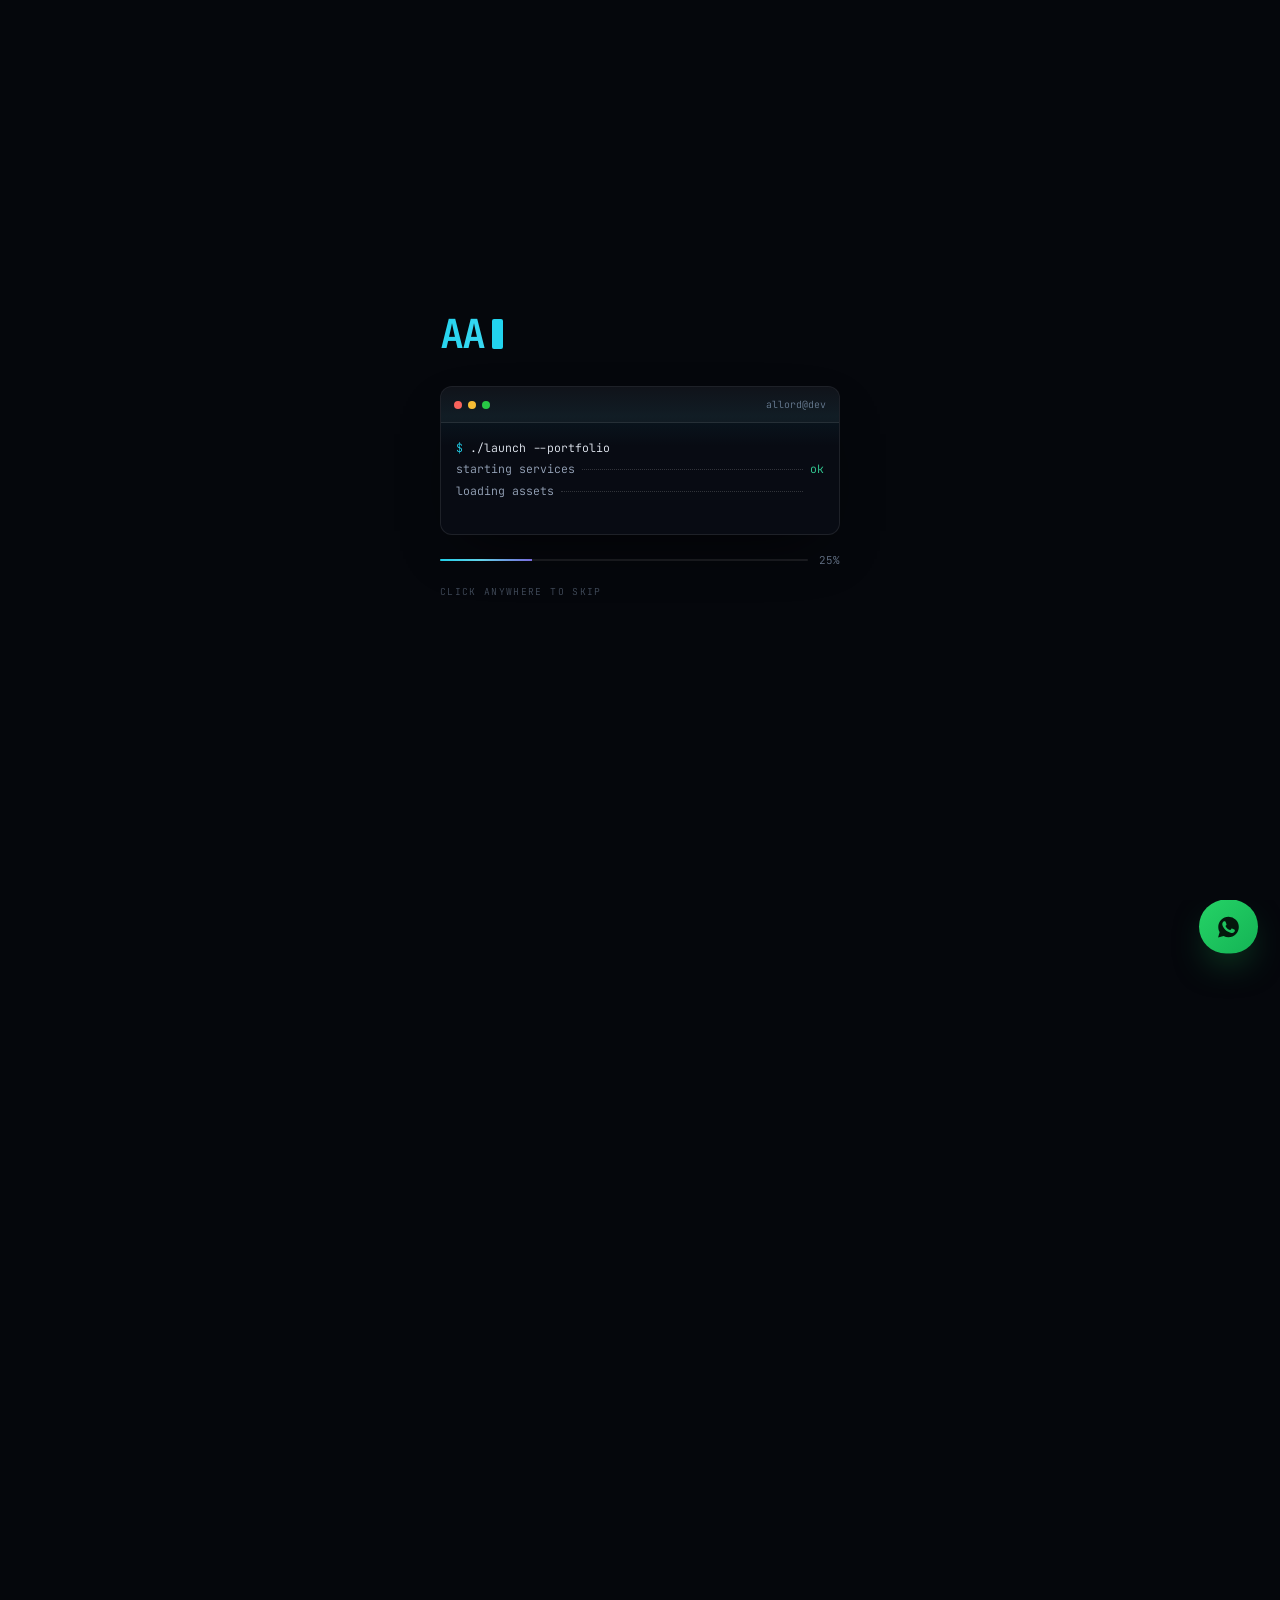
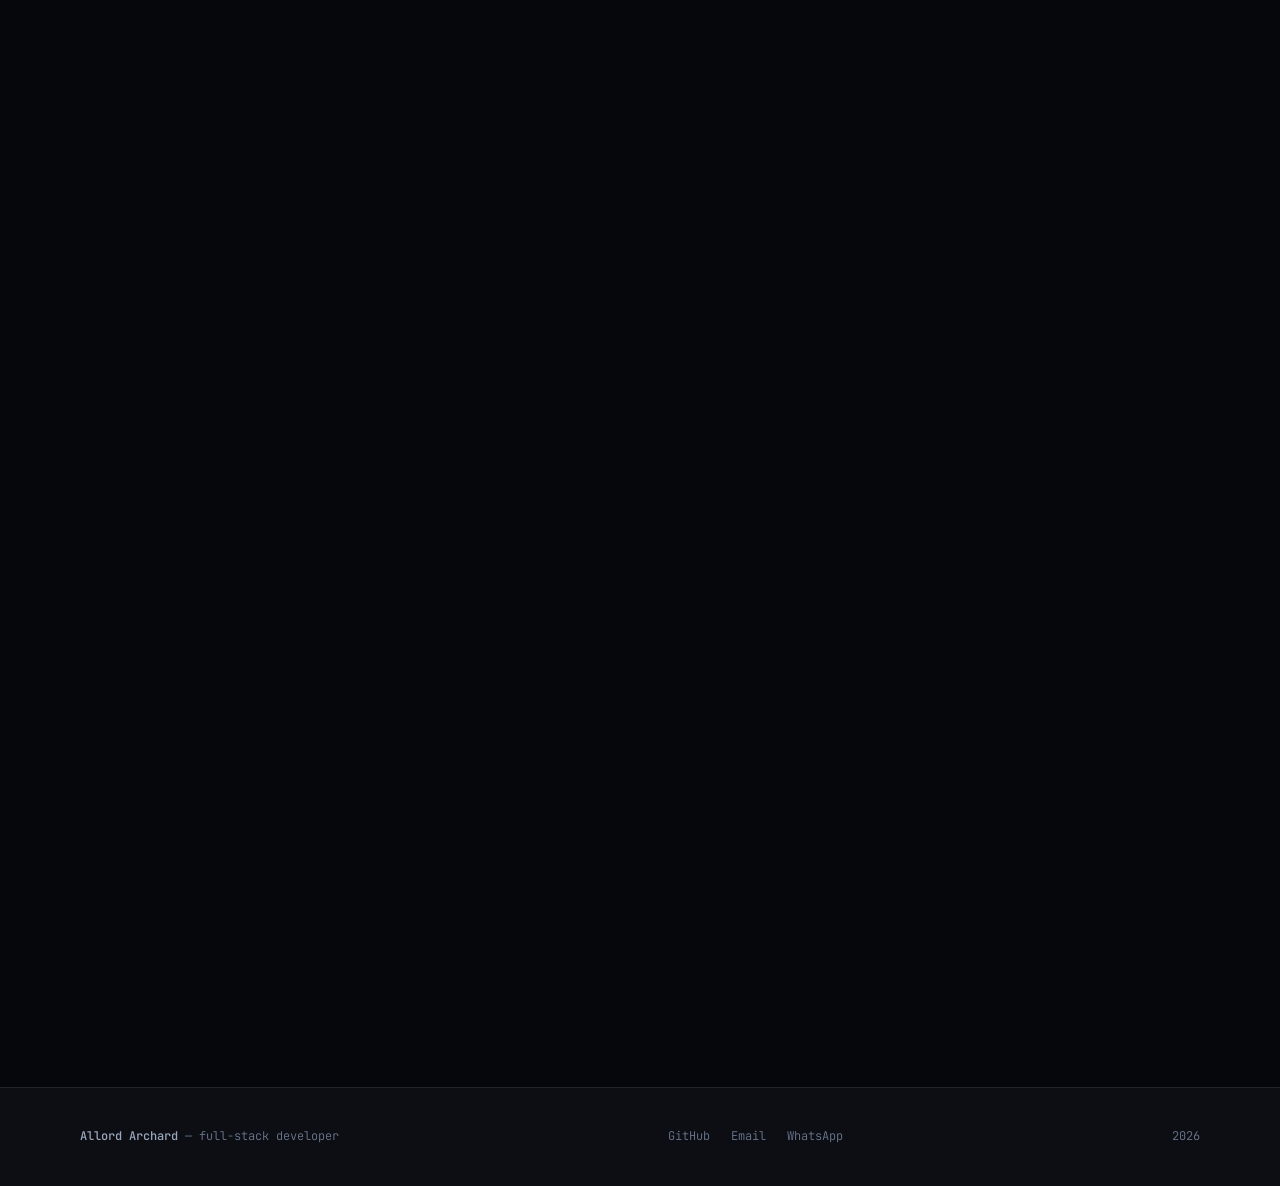
==== index.html @ 44014d94 "Use the real photo in About and on the share card - config now points at the photo, so About shows A" ====
<!DOCTYPE html>
<html lang="en" data-theme="dark">
<head>
<meta charset="UTF-8" />
<meta name="viewport" content="width=device-width, initial-scale=1.0" />
<!-- ============================================================
     SEO
     If you move to a custom domain, change every occurrence of
     https://kakaallord.github.io/me-portifolio/ below, plus the
     same URL in sitemap.xml and robots.txt.
     ============================================================ -->
<title>Allord Archard — Full-Stack Developer | React, Node &amp; Python</title>
<meta name="description" content="Freelance full-stack developer building web apps end to end — React and TypeScript front ends, Node and Python APIs, AI features and hardware-connected products. Available for new projects." />
<meta name="author" content="Allord Archard" />
<meta name="robots" content="index, follow, max-image-preview:large, max-snippet:-1" />
<meta name="theme-color" content="#05070c" />
<link rel="canonical" href="https://kakaallord.github.io/me-portifolio/" />

<!-- Open Graph -->
<meta property="og:type" content="profile" />
<meta property="og:site_name" content="Allord Archard" />
<meta property="og:locale" content="en_US" />
<meta property="og:url" content="https://kakaallord.github.io/me-portifolio/" />
<meta property="og:title" content="Allord Archard — Full-Stack Developer" />
<meta property="og:description" content="I build web apps end to end: the interface, the API behind it and the infrastructure it runs on. Available for freelance work." />
<meta property="og:image" content="https://kakaallord.github.io/me-portifolio/assets/img/og.jpg" />
<meta property="og:image:width" content="1200" />
<meta property="og:image:height" content="630" />
<meta property="og:image:alt" content="Allord Archard — full-stack developer" />
<meta property="profile:first_name" content="Allord" />
<meta property="profile:last_name" content="Archard" />

<!-- Twitter / X -->
<meta name="twitter:card" content="summary_large_image" />
<meta name="twitter:title" content="Allord Archard — Full-Stack Developer" />
<meta name="twitter:description" content="I build web apps end to end: the interface, the API behind it and the infrastructure it runs on. Available for freelance work." />
<meta name="twitter:image" content="https://kakaallord.github.io/me-portifolio/assets/img/og.jpg" />
<meta name="twitter:image:alt" content="Allord Archard — full-stack developer" />

<link rel="icon" href="assets/img/favicon.svg" type="image/svg+xml" />
<link rel="apple-touch-icon" href="assets/img/favicon.svg" />
<link rel="manifest" href="site.webmanifest" />
<link rel="preconnect" href="https://fonts.googleapis.com" />
<link rel="preconnect" href="https://fonts.gstatic.com" crossorigin />
<link href="https://fonts.googleapis.com/css2?family=JetBrains+Mono:wght@400;500;700&amp;family=Sora:wght@300;400;600;700;800&amp;display=swap" rel="stylesheet" />
<link rel="stylesheet" href="assets/css/style.css" />

<!-- Structured data. Everything here is stated on the page itself. -->
<script type="application/ld+json">
{
  "@context": "https://schema.org",
  "@graph": [
    {
      "@type": "Person",
      "@id": "https://kakaallord.github.io/me-portifolio/#allord",
      "name": "Allord Archard",
      "givenName": "Allord",
      "familyName": "Archard",
      "jobTitle": "Full-Stack Developer",
      "description": "Full-stack developer building web products end to end — interface, API and infrastructure — with a background in AI and embedded systems.",
      "url": "https://kakaallord.github.io/me-portifolio/",
      "image": "https://kakaallord.github.io/me-portifolio/assets/img/allord.jpg",
      "email": "mailto:allordarchard99@gmail.com",
      "telephone": "+255795977630",
      "sameAs": [
        "https://github.com/kakaAllord",
        "https://wa.me/255795977630"
      ],
      "knowsAbout": [
        "Full-stack development",
        "TypeScript",
        "JavaScript",
        "React",
        "Node.js",
        "Python",
        "REST APIs",
        "PostgreSQL",
        "Docker",
        "Artificial intelligence",
        "Machine learning",
        "Large language model agents",
        "Retrieval-augmented generation",
        "Computer vision",
        "Embedded systems",
        "C++",
        "Internet of things"
      ],
      "knowsLanguage": "en"
    },
    {
      "@type": "WebSite",
      "@id": "https://kakaallord.github.io/me-portifolio/#website",
      "url": "https://kakaallord.github.io/me-portifolio/",
      "name": "Allord Archard — Full-Stack Developer",
      "description": "Portfolio of Allord Archard, freelance full-stack developer.",
      "inLanguage": "en",
      "publisher": { "@id": "https://kakaallord.github.io/me-portifolio/#allord" }
    },
    {
      "@type": "ProfilePage",
      "@id": "https://kakaallord.github.io/me-portifolio/#webpage",
      "url": "https://kakaallord.github.io/me-portifolio/",
      "name": "Allord Archard — Full-Stack Developer",
      "isPartOf": { "@id": "https://kakaallord.github.io/me-portifolio/#website" },
      "about": { "@id": "https://kakaallord.github.io/me-portifolio/#allord" },
      "primaryImageOfPage": "https://kakaallord.github.io/me-portifolio/assets/img/og.jpg",
      "inLanguage": "en"
    },
    {
      "@type": "ProfessionalService",
      "@id": "https://kakaallord.github.io/me-portifolio/#service",
      "name": "Allord Archard — Freelance Software Development",
      "description": "Freelance web application development: front end, APIs and backends, AI features and hardware-connected builds.",
      "url": "https://kakaallord.github.io/me-portifolio/",
      "image": "https://kakaallord.github.io/me-portifolio/assets/img/og.jpg",
      "provider": { "@id": "https://kakaallord.github.io/me-portifolio/#allord" },
      "areaServed": "Worldwide",
      "availableLanguage": "en",
      "hasOfferCatalog": {
        "@type": "OfferCatalog",
        "name": "Services",
        "itemListElement": [
          { "@type": "Offer", "itemOffered": { "@type": "Service", "name": "Web apps & interfaces", "description": "Responsive, fast front ends — dashboards, portals and landing pages built with React and TypeScript." } },
          { "@type": "Offer", "itemOffered": { "@type": "Service", "name": "APIs & backends", "description": "REST and realtime APIs, authentication, payments, databases and deployment pipelines." } },
          { "@type": "Offer", "itemOffered": { "@type": "Service", "name": "AI features & automation", "description": "LLM assistants over your own documents, retrieval-augmented generation, workflow automation and computer vision." } },
          { "@type": "Offer", "itemOffered": { "@type": "Service", "name": "Hardware-connected builds", "description": "Firmware plus the software that talks to it, for products involving real devices." } }
        ]
      }
    }
  ]
}
</script>
</head>
<body>

<!-- ============ BOOT ============ -->
<div class="boot" id="boot" aria-hidden="true">
  <div class="boot__inner">
    <div class="boot__logo" id="bootLogo">AA<span class="boot__logo-cursor"></span></div>

    <div class="boot__win">
      <div class="boot__win-bar">
        <span class="tdot tdot--r"></span><span class="tdot tdot--y"></span><span class="tdot tdot--g"></span>
        <span class="boot__win-title">allord@dev</span>
      </div>
      <div class="boot__log" id="bootLog"></div>
      <div class="boot__scan" aria-hidden="true"></div>
    </div>

    <div class="boot__meter">
      <div class="boot__bar"><span id="bootBar"></span></div>
      <span class="boot__pct" id="bootPct">0%</span>
    </div>

    <p class="boot__skip">click anywhere to skip</p>
  </div>
</div>

<!-- ============ CURSOR ============ -->
<div class="cursor-ring" id="cursorRing" aria-hidden="true"></div>
<div class="cursor-dot" id="cursorDot" aria-hidden="true"></div>

<!-- ============ BACKGROUND ============ -->
<canvas id="bgCanvas" aria-hidden="true"></canvas>
<div class="glow" aria-hidden="true"></div>

<div class="scroll-progress" aria-hidden="true"><span id="scrollBar"></span></div>

<a href="#main" class="skip-link">Skip to content</a>

<!-- ============ NAV ============ -->
<header class="nav" id="nav">
  <div class="container nav__inner">
    <a href="#home" class="brand" data-cursor="link">
      <span class="brand__mark">&lt;/&gt;</span>
      <span class="brand__name">allord<span class="accent">.archard</span></span>
    </a>

    <nav class="nav__links" id="navLinks" aria-label="Primary">
      <a href="#about"    data-cursor="link">About</a>
      <a href="#services" data-cursor="link">What I do</a>
      <a href="#work"     data-cursor="link">Work</a>
      <a href="#contact" class="nav__cta" data-cursor="link">Let&#39;s talk</a>
    </nav>

    <div class="nav__tools">
      <button class="icon-btn" id="themeToggle" aria-label="Toggle colour theme" data-cursor="link">
        <svg class="i-sun"  viewBox="0 0 24 24" fill="none" stroke="currentColor" stroke-width="1.7" stroke-linecap="round"><circle cx="12" cy="12" r="4.2"/><path d="M12 2.5v2M12 19.5v2M2.5 12h2M19.5 12h2M5 5l1.4 1.4M17.6 17.6L19 19M19 5l-1.4 1.4M6.4 17.6L5 19"/></svg>
        <svg class="i-moon" viewBox="0 0 24 24" fill="none" stroke="currentColor" stroke-width="1.7" stroke-linecap="round" stroke-linejoin="round"><path d="M20 14.5A8.2 8.2 0 019.5 4a8.5 8.5 0 1010.5 10.5z"/></svg>
      </button>
      <button class="burger" id="burger" aria-label="Open menu" aria-expanded="false"><span></span><span></span></button>
    </div>
  </div>
</header>

<main id="main">

<!-- ============ HERO ============ -->
<section class="hero" id="home">
  <div class="container hero__grid">

    <div class="hero__copy">
      <p class="eyebrow" data-reveal><span class="dot"></span> Available for freelance work</p>

      <h1 class="hero__title" data-reveal data-reveal-delay="60">
        <span class="hero__name">Allord Archard</span>
        <span class="hero__role grad">Full-stack developer</span>
      </h1>

      <p class="hero__pitch" data-reveal data-reveal-delay="120">
        Got a project? <span class="accent">Let&#39;s work together.</span>
      </p>

      <div class="hero__actions" data-reveal data-reveal-delay="160">
        <a class="btn btn--wa magnetic" data-whatsapp href="#" data-cursor="link">
          <svg viewBox="0 0 24 24" fill="currentColor" aria-hidden="true"><path fill-rule="evenodd" d="M12.04 2C6.6 2 2.18 6.42 2.18 11.86c0 1.74.46 3.44 1.32 4.94L2 22l5.34-1.4a9.8 9.8 0 004.7 1.2h.01c5.44 0 9.86-4.42 9.86-9.86 0-2.63-1.03-5.11-2.89-6.97A9.8 9.8 0 0012.04 2zm5.43 12.38c-.3-.15-1.75-.86-2.02-.96-.27-.1-.47-.15-.67.15-.2.3-.77.96-.94 1.16-.17.2-.35.22-.65.07-.3-.15-1.25-.46-2.38-1.47-.88-.78-1.47-1.75-1.64-2.05-.17-.3-.02-.46.13-.61.13-.13.3-.35.45-.52.15-.17.2-.3.3-.5.1-.2.05-.37-.03-.52-.07-.15-.67-1.6-.92-2.2-.24-.58-.49-.5-.67-.51h-.57c-.2 0-.52.07-.79.37-.27.3-1.04 1.01-1.04 2.47s1.06 2.86 1.21 3.06c.15.2 2.1 3.2 5.08 4.49.71.3 1.26.49 1.69.63.71.22 1.36.19 1.87.12.57-.09 1.75-.72 2-1.41.25-.69.25-1.28.17-1.41-.07-.13-.27-.2-.57-.35z"/></svg>
          <span>Start a conversation</span>
        </a>
        <a class="btn btn--ghost" href="#work" data-cursor="link">
          <span>See the work</span>
          <svg viewBox="0 0 24 24" fill="none" stroke="currentColor" stroke-width="2" stroke-linecap="round" stroke-linejoin="round"><path d="M5 12h14M13 6l6 6-6 6"/></svg>
        </a>
      </div>

      <p class="hero__typed" data-reveal data-reveal-delay="220">
        <span class="prompt">$</span>
        <span class="typed-prefix">I build</span>
        <span id="typed" class="typed"></span><span class="caret" aria-hidden="true"></span>
      </p>

      <p class="hero__lede" data-reveal data-reveal-delay="260">
        Web products end to end — the interface, the API behind it and the infrastructure it
        runs on. <b>TypeScript</b> and <b>Python</b> day to day, plus a background in AI and
        hardware for the projects that go deeper than the browser.
      </p>

      <ul class="hero__stack" data-reveal data-reveal-delay="300">
        <li>TypeScript</li><li>React</li><li>Node.js</li><li>Python</li><li>Postgres</li><li>AI / ML</li>
      </ul>
    </div>

    <!-- Terminal -->
    <div class="hero__panel" data-reveal data-reveal-delay="200">
      <div class="terminal">
        <div class="terminal__bar">
          <span class="tdot tdot--r"></span><span class="tdot tdot--y"></span><span class="tdot tdot--g"></span>
          <span class="terminal__title">allord@dev — ~/projects</span>
        </div>
        <pre class="terminal__body" id="termBody"></pre>
      </div>
    </div>
  </div>
</section>

<!-- ============ ABOUT ============ -->
<section class="section" id="about">
  <div class="container">
    <h2 class="section-title" data-reveal><i>01</i> About</h2>

    <div class="about__grid">
      <div class="about__media" data-reveal>
        <div class="avatar" id="avatar">
          <!-- sources are set from config.js, so nothing is requested until a photo exists -->
          <picture>
            <source id="avatarWebp" type="image/webp" />
            <img id="avatarImg" width="698" height="843" decoding="async"
                 alt="Allord Archard, full-stack developer" />
          </picture>
          <span class="avatar__fallback" aria-hidden="true">AA</span>
        </div>
        <ul class="about__facts">
          <li><b>5+</b><span>years building</span></li>
          <li><b>30+</b><span>projects shipped</span></li>
          <li><b>24h</b><span>typical reply time</span></li>
        </ul>
      </div>

      <div class="about__text">
        <p data-reveal>
          I&#39;m <b>Allord Archard</b>, a full-stack developer. I take projects from a first
          conversation to something running in production — the interface people use, the API
          underneath, the database, and the deploy that puts it live.
        </p>
        <p data-reveal data-reveal-delay="80">
          Most of my work is <b>React and TypeScript</b> on the front, <b>Node or Python</b> on the
          back. I also build AI features that pull their weight — assistants, document search,
          image processing — rather than bolted on for the sake of it.
        </p>
        <p data-reveal data-reveal-delay="160">
          I started out writing C++ for microcontrollers, which is where I learned to care about
          performance, edge cases and code someone else can read. That shows up in everything I
          build now, and it means I can take on hardware-connected projects most web developers
          would pass on.
        </p>
        <p data-reveal data-reveal-delay="220">
          Clear updates, honest timelines, no disappearing acts. If that sounds like what you
          need, say hello.
        </p>
      </div>
    </div>
  </div>
</section>

<!-- ============ SERVICES ============ -->
<section class="section" id="services">
  <div class="container">
    <h2 class="section-title" data-reveal><i>02</i> What I do</h2>
    <p class="section-lede" data-reveal>Take one piece or the whole build — I can cover all of it.</p>

    <div class="services__grid">

      <article class="card service" data-reveal>
        <span class="service__icon">
          <svg viewBox="0 0 24 24" fill="none" stroke="currentColor" stroke-width="1.6" stroke-linecap="round" stroke-linejoin="round"><rect x="2.5" y="4" width="19" height="14" rx="2"/><path d="M2.5 8.5h19M8 21h8"/></svg>
        </span>
        <h3>Web apps &amp; interfaces</h3>
        <p>Responsive, fast front ends that work on every screen — dashboards, portals, landing pages and everything between.</p>
        <ul class="pills"><li>React</li><li>TypeScript</li><li>Next.js</li><li>Tailwind</li></ul>
      </article>

      <article class="card service" data-reveal data-reveal-delay="80">
        <span class="service__icon">
          <svg viewBox="0 0 24 24" fill="none" stroke="currentColor" stroke-width="1.6" stroke-linecap="round"><ellipse cx="12" cy="6" rx="8" ry="3"/><path d="M4 6v12c0 1.66 3.58 3 8 3s8-1.34 8-3V6M4 12c0 1.66 3.58 3 8 3s8-1.34 8-3"/></svg>
        </span>
        <h3>APIs &amp; backends</h3>
        <p>The engine room: REST and realtime APIs, authentication, payments, databases and the deploy pipeline that ships them.</p>
        <ul class="pills"><li>Node.js</li><li>FastAPI</li><li>Postgres</li><li>Docker</li></ul>
      </article>

      <article class="card service" data-reveal data-reveal-delay="160">
        <span class="service__icon">
          <svg viewBox="0 0 24 24" fill="none" stroke="currentColor" stroke-width="1.6"><circle cx="12" cy="12" r="3"/><circle cx="5" cy="6" r="2"/><circle cx="19" cy="6" r="2"/><circle cx="5" cy="18" r="2"/><circle cx="19" cy="18" r="2"/><path d="M7 7l3 3M17 7l-3 3M7 17l3-3M17 17l-3-3"/></svg>
        </span>
        <h3>AI features &amp; automation</h3>
        <p>Assistants that answer from your own documents, workflows that run themselves, and image or video processing that actually holds up.</p>
        <ul class="pills"><li>LLM agents</li><li>RAG</li><li>Computer vision</li><li>Python</li></ul>
      </article>

      <article class="card service" data-reveal data-reveal-delay="240">
        <span class="service__icon">
          <svg viewBox="0 0 24 24" fill="none" stroke="currentColor" stroke-width="1.6"><rect x="7" y="7" width="10" height="10" rx="1.6"/><path d="M10 3v4M14 3v4M10 17v4M14 17v4M3 10h4M3 14h4M17 10h4M17 14h4"/></svg>
        </span>
        <h3>Hardware-connected builds</h3>
        <p>The rarer one: when your product involves real devices, I can write the firmware and the software that talks to it.</p>
        <ul class="pills"><li>C / C++</li><li>IoT</li><li>Embedded</li><li>MQTT</li></ul>
      </article>

    </div>
  </div>
</section>

<!-- ============ WORK ============ -->
<section class="section" id="work">
  <div class="container">
    <h2 class="section-title" data-reveal><i>03</i> Selected work</h2>
    <p class="section-lede" data-reveal>A sample of the kind of thing I build.</p>

    <div class="work__grid">

      <article class="card work-card work-card--feature" data-reveal>
        <div class="work-card__top">
          <span class="work-card__badge">Featured</span>
        </div>
        <h3>Realtime Operations Dashboard</h3>
        <p>
          A TypeScript dashboard for a fleet of live devices — streaming charts, role-based access
          and an offline mode that reconciles cleanly when the connection returns. React front end,
          Node and Postgres behind it, deployed with Docker.
        </p>
        <ul class="pills"><li>React</li><li>TypeScript</li><li>Node.js</li><li>Postgres</li><li>WebSockets</li></ul>
        <div class="work-card__links">
          <a href="#" data-cursor="link">View project &rarr;</a>
        </div>
      </article>

      <article class="card work-card" data-reveal data-reveal-delay="80">
        <h3>Agentic Support Assistant</h3>
        <p>
          An assistant that answers from a company&#39;s own documents, calls internal tools when it
          needs to and hands off to a human when it should. Python API, typed tool schemas, full
          audit trail.
        </p>
        <ul class="pills"><li>Python</li><li>FastAPI</li><li>LLM agents</li><li>RAG</li></ul>
        <div class="work-card__links"><a href="#" data-cursor="link">View project &rarr;</a></div>
      </article>

      <article class="card work-card" data-reveal data-reveal-delay="160">
        <h3>Vision Inspection Service</h3>
        <p>
          An image pipeline that flags defects from a camera feed in real time, wrapped in a simple
          web UI so the people on the floor can actually use it.
        </p>
        <ul class="pills"><li>Python</li><li>OpenCV</li><li>Docker</li><li>React</li></ul>
        <div class="work-card__links"><a href="#" data-cursor="link">View project &rarr;</a></div>
      </article>

      <article class="card work-card" data-reveal data-reveal-delay="240">
        <h3>Connected Device Platform</h3>
        <p>
          End to end: firmware on the device, an API to collect what it sends, and a dashboard to
          make sense of it. The kind of project that normally needs two contractors.
        </p>
        <ul class="pills"><li>C++</li><li>MQTT</li><li>Node.js</li><li>React</li></ul>
        <div class="work-card__links"><a href="#" data-cursor="link">View project &rarr;</a></div>
      </article>

    </div>
  </div>
</section>

<!-- ============ MID-PAGE CTA ============ -->
<section class="cta-band">
  <div class="container cta-band__inner" data-reveal>
    <div>
      <h2>Have a project in mind?</h2>
      <p>Tell me what you&#39;re building. I&#39;ll tell you honestly whether I&#39;m the right person for it.</p>
    </div>
    <a class="btn btn--wa magnetic" data-whatsapp href="#" data-cursor="link">
      <svg viewBox="0 0 24 24" fill="currentColor" aria-hidden="true"><path fill-rule="evenodd" d="M12.04 2C6.6 2 2.18 6.42 2.18 11.86c0 1.74.46 3.44 1.32 4.94L2 22l5.34-1.4a9.8 9.8 0 004.7 1.2h.01c5.44 0 9.86-4.42 9.86-9.86 0-2.63-1.03-5.11-2.89-6.97A9.8 9.8 0 0012.04 2zm5.43 12.38c-.3-.15-1.75-.86-2.02-.96-.27-.1-.47-.15-.67.15-.2.3-.77.96-.94 1.16-.17.2-.35.22-.65.07-.3-.15-1.25-.46-2.38-1.47-.88-.78-1.47-1.75-1.64-2.05-.17-.3-.02-.46.13-.61.13-.13.3-.35.45-.52.15-.17.2-.3.3-.5.1-.2.05-.37-.03-.52-.07-.15-.67-1.6-.92-2.2-.24-.58-.49-.5-.67-.51h-.57c-.2 0-.52.07-.79.37-.27.3-1.04 1.01-1.04 2.47s1.06 2.86 1.21 3.06c.15.2 2.1 3.2 5.08 4.49.71.3 1.26.49 1.69.63.71.22 1.36.19 1.87.12.57-.09 1.75-.72 2-1.41.25-.69.25-1.28.17-1.41-.07-.13-.27-.2-.57-.35z"/></svg>
      <span>Message me</span>
    </a>
  </div>
</section>

<!-- ============ CONTACT ============ -->
<section class="section section--contact" id="contact">
  <div class="container contact">
    <p class="eyebrow" data-reveal><span class="dot"></span> Taking on new projects</p>
    <h2 class="contact__title" data-reveal data-reveal-delay="60">Let&#39;s build <span class="grad">something</span>.</h2>
    <p class="contact__lede" data-reveal data-reveal-delay="120">
      One tap and the message is already written — you just hit send. No forms, no waiting on email.
    </p>

    <div class="contact__actions" data-reveal data-reveal-delay="180">
      <a class="btn btn--wa btn--xl magnetic" data-whatsapp href="#" data-cursor="link">
        <svg viewBox="0 0 24 24" fill="currentColor" aria-hidden="true"><path fill-rule="evenodd" d="M12.04 2C6.6 2 2.18 6.42 2.18 11.86c0 1.74.46 3.44 1.32 4.94L2 22l5.34-1.4a9.8 9.8 0 004.7 1.2h.01c5.44 0 9.86-4.42 9.86-9.86 0-2.63-1.03-5.11-2.89-6.97A9.8 9.8 0 0012.04 2zm5.43 12.38c-.3-.15-1.75-.86-2.02-.96-.27-.1-.47-.15-.67.15-.2.3-.77.96-.94 1.16-.17.2-.35.22-.65.07-.3-.15-1.25-.46-2.38-1.47-.88-.78-1.47-1.75-1.64-2.05-.17-.3-.02-.46.13-.61.13-.13.3-.35.45-.52.15-.17.2-.3.3-.5.1-.2.05-.37-.03-.52-.07-.15-.67-1.6-.92-2.2-.24-.58-.49-.5-.67-.51h-.57c-.2 0-.52.07-.79.37-.27.3-1.04 1.01-1.04 2.47s1.06 2.86 1.21 3.06c.15.2 2.1 3.2 5.08 4.49.71.3 1.26.49 1.69.63.71.22 1.36.19 1.87.12.57-.09 1.75-.72 2-1.41.25-.69.25-1.28.17-1.41-.07-.13-.27-.2-.57-.35z"/></svg>
        <span>Chat on WhatsApp</span>
      </a>
      <a class="btn btn--ghost btn--xl" href="#" data-social="email" data-cursor="link">
        <span>Or send an email</span>
      </a>
    </div>

    <div class="contact__preview" data-reveal data-reveal-delay="240">
      <span class="bubble" id="msgPreview"></span>
    </div>
  </div>
</section>

</main>

<footer class="footer">
  <div class="container footer__inner">
    <p><b>Allord Archard</b> — full-stack developer</p>
    <div class="footer__links">
      <a href="#" data-social="github" target="_blank" rel="noopener" data-cursor="link">GitHub</a>
      <a href="#" data-social="email" data-cursor="link">Email</a>
      <a href="#" data-whatsapp data-cursor="link">WhatsApp</a>
    </div>
    <p class="footer__meta"><span id="year"></span></p>
  </div>
</footer>

<!-- Floating WhatsApp -->
<a class="wa-float" data-whatsapp href="#" aria-label="Message Allord on WhatsApp" data-cursor="link">
  <svg viewBox="0 0 24 24" fill="currentColor" aria-hidden="true"><path fill-rule="evenodd" d="M12.04 2C6.6 2 2.18 6.42 2.18 11.86c0 1.74.46 3.44 1.32 4.94L2 22l5.34-1.4a9.8 9.8 0 004.7 1.2h.01c5.44 0 9.86-4.42 9.86-9.86 0-2.63-1.03-5.11-2.89-6.97A9.8 9.8 0 0012.04 2zm5.43 12.38c-.3-.15-1.75-.86-2.02-.96-.27-.1-.47-.15-.67.15-.2.3-.77.96-.94 1.16-.17.2-.35.22-.65.07-.3-.15-1.25-.46-2.38-1.47-.88-.78-1.47-1.75-1.64-2.05-.17-.3-.02-.46.13-.61.13-.13.3-.35.45-.52.15-.17.2-.3.3-.5.1-.2.05-.37-.03-.52-.07-.15-.67-1.6-.92-2.2-.24-.58-.49-.5-.67-.51h-.57c-.2 0-.52.07-.79.37-.27.3-1.04 1.01-1.04 2.47s1.06 2.86 1.21 3.06c.15.2 2.1 3.2 5.08 4.49.71.3 1.26.49 1.69.63.71.22 1.36.19 1.87.12.57-.09 1.75-.72 2-1.41.25-.69.25-1.28.17-1.41-.07-.13-.27-.2-.57-.35z"/></svg>
  <span class="wa-float__label">Message me</span>
</a>

<script src="assets/js/config.js"></script>
<script src="assets/js/main.js"></script>
</body>
</html>
---- assets/css/style.css ----
/* ==========================================================================
   Allord Archard — portfolio
   Hand-written CSS. No framework, no build step.

   1. Tokens        5. Hero
   2. Reset/base    6. Sections
   3. Utilities     7. CTA / contact / footer
   4. Cursor+boot   8. Responsive + reduced motion
   ========================================================================== */

/* ============================ 1. TOKENS ============================ */
:root {
  --bg:            #05070c;
  --bg-soft:       #090d15;
  --surface:       rgba(255, 255, 255, 0.03);
  --surface-hi:    rgba(255, 255, 255, 0.06);
  --line:          rgba(255, 255, 255, 0.09);
  --line-hi:       rgba(255, 255, 255, 0.17);

  --text:          #e8eef7;
  --text-dim:      #9aa8bd;
  --text-faint:    #6b7a90;

  --accent:        #22d3ee;
  --accent-2:      #8b7cff;
  --wa:            #25d366;

  --accent-soft:   rgba(34, 211, 238, 0.1);
  --accent-line:   rgba(34, 211, 238, 0.32);
  --grad:          linear-gradient(105deg, var(--accent), #6ee7ff 45%, var(--accent-2));

  --shadow:        0 22px 60px -26px rgba(0, 0, 0, 0.8);
  --glow-opacity:  0.4;
  --canvas-opacity: 0.5;

  --font: 'Sora', ui-sans-serif, system-ui, -apple-system, 'Segoe UI', sans-serif;
  --mono: 'JetBrains Mono', ui-monospace, 'SFMono-Regular', 'Cascadia Code', monospace;

  --nav-h:  72px;
  --radius: 16px;
  --ease:   cubic-bezier(0.16, 1, 0.3, 1);
}

html[data-theme="light"] {
  --bg:            #f8f9fc;
  --bg-soft:       #ffffff;
  --surface:       rgba(11, 18, 32, 0.025);
  --surface-hi:    rgba(11, 18, 32, 0.05);
  --line:          rgba(11, 18, 32, 0.1);
  --line-hi:       rgba(11, 18, 32, 0.2);

  --text:          #0d1526;
  --text-dim:      #4d5a70;
  --text-faint:    #7a879b;

  --accent:        #0891b2;
  --accent-2:      #6d5cf0;

  --accent-soft:   rgba(8, 145, 178, 0.09);
  --accent-line:   rgba(8, 145, 178, 0.28);
  --grad:          linear-gradient(105deg, var(--accent), #0ea5b7 45%, var(--accent-2));

  --shadow:        0 22px 50px -28px rgba(13, 21, 38, 0.25);
  --glow-opacity:  0.25;
  --canvas-opacity: 0.35;
}

/* ============================ 2. RESET / BASE ============================ */
*, *::before, *::after { box-sizing: border-box; }

html {
  scroll-behavior: smooth;
  scroll-padding-top: calc(var(--nav-h) + 24px);
  -webkit-text-size-adjust: 100%;
}

body {
  margin: 0;
  background: var(--bg);
  color: var(--text);
  font-family: var(--font);
  font-weight: 300;
  font-size: clamp(15px, 0.5vw + 13.6px, 16.5px);
  line-height: 1.75;
  overflow-x: hidden;
  -webkit-font-smoothing: antialiased;
  transition: background 0.4s var(--ease), color 0.4s var(--ease);
}
body.is-locked { overflow: hidden; }

h1, h2, h3 { font-weight: 700; line-height: 1.15; letter-spacing: -0.025em; margin: 0; }
p { margin: 0 0 1.1em; }
b, strong { font-weight: 600; color: var(--text); }
a { color: inherit; text-decoration: none; }
ul, ol { margin: 0; padding: 0; list-style: none; }
img, svg { display: block; max-width: 100%; }
button { font: inherit; color: inherit; background: none; border: 0; cursor: pointer; }

::selection { background: var(--accent); color: #04070d; }
:focus-visible { outline: 2px solid var(--accent); outline-offset: 3px; border-radius: 6px; }

::-webkit-scrollbar { width: 10px; }
::-webkit-scrollbar-track { background: var(--bg); }
::-webkit-scrollbar-thumb { background: var(--line-hi); border-radius: 99px; border: 3px solid var(--bg); }
::-webkit-scrollbar-thumb:hover { background: var(--accent); }

.skip-link {
  position: fixed; top: 8px; left: 8px; z-index: 999;
  padding: 10px 16px; border-radius: 10px;
  background: var(--accent); color: #04070d; font-weight: 600;
  transform: translateY(-160%);
  transition: transform 0.25s var(--ease);
}
.skip-link:focus { transform: none; }

/* ============================ 3. UTILITIES ============================ */
.container { width: min(1120px, 100% - 2.5rem); margin-inline: auto; }

.accent { color: var(--accent); }
.grad { background: var(--grad); -webkit-background-clip: text; background-clip: text; color: transparent; }

.card {
  position: relative;
  background: var(--surface);
  border: 1px solid var(--line);
  border-radius: var(--radius);
  transition: border-color 0.35s var(--ease), transform 0.35s var(--ease);
}
.card:hover { border-color: var(--accent-line); transform: translateY(-3px); }

.eyebrow {
  display: inline-flex; align-items: center; gap: 10px;
  font-family: var(--mono);
  font-size: 0.76rem;
  letter-spacing: 0.12em;
  text-transform: uppercase;
  color: var(--accent);
  margin-bottom: 1.2rem;
}
.eyebrow .dot {
  width: 7px; height: 7px; border-radius: 99px;
  background: var(--wa);
  animation: ping 2.6s var(--ease) infinite;
}
@keyframes ping {
  0%   { box-shadow: 0 0 0 0 rgba(37, 211, 102, 0.55); }
  70%  { box-shadow: 0 0 0 9px rgba(37, 211, 102, 0); }
  100% { box-shadow: 0 0 0 0 rgba(37, 211, 102, 0); }
}

/* ---- buttons ---- */
.btn {
  display: inline-flex; align-items: center; justify-content: center; gap: 10px;
  padding: 0.9rem 1.55rem;
  border-radius: 99px;
  border: 1px solid transparent;
  font-weight: 600;
  font-size: 0.94rem;
  white-space: nowrap;
  transition: transform 0.3s var(--ease), box-shadow 0.3s var(--ease),
              border-color 0.3s var(--ease), color 0.3s var(--ease);
}
.btn svg { width: 19px; height: 19px; flex: none; }
.btn--xl { padding: 1.1rem 2rem; font-size: 1rem; }
.btn--xl svg { width: 21px; height: 21px; }

.btn--wa { background: linear-gradient(135deg, #25d366, #14b355); color: #04170c; }
.btn--wa:hover { box-shadow: 0 16px 40px -14px rgba(37, 211, 102, 0.55); transform: translateY(-2px); }

.btn--ghost { border-color: var(--line-hi); color: var(--text); background: var(--surface); }
.btn--ghost:hover { border-color: var(--accent); color: var(--accent); transform: translateY(-2px); }
.btn--ghost svg { transition: transform 0.3s var(--ease); }
.btn--ghost:hover svg { transform: translateX(4px); }

.btn:active { transform: translateY(0) scale(0.98); }

.pills { display: flex; flex-wrap: wrap; gap: 6px; }
.pills li {
  font-family: var(--mono);
  font-size: 0.7rem;
  padding: 4px 10px;
  border-radius: 7px;
  color: var(--text-faint);
  background: var(--surface-hi);
  border: 1px solid var(--line);
}

/* ---- scroll reveal ---- */
[data-reveal] {
  opacity: 0;
  transform: translateY(22px);
  transition: opacity 0.8s var(--ease), transform 0.8s var(--ease);
  transition-delay: var(--d, 0ms);
}
[data-reveal].in { opacity: 1; transform: none; }

/* ---- background ---- */
#bgCanvas {
  position: fixed; inset: 0;
  width: 100%; height: 100%;
  z-index: -2;
  opacity: var(--canvas-opacity);
}
.glow {
  position: fixed;
  z-index: -1;
  top: -18vw; right: -12vw;
  width: 48vw; height: 48vw;
  max-width: 640px; max-height: 640px;
  border-radius: 50%;
  filter: blur(130px);
  opacity: var(--glow-opacity);
  pointer-events: none;
  background: radial-gradient(circle, rgba(34,211,238,0.35), transparent 68%);
}

.scroll-progress { position: fixed; top: 0; left: 0; right: 0; height: 2px; z-index: 120; pointer-events: none; }
.scroll-progress span { display: block; height: 100%; width: 0%; background: var(--grad); }

/* ============================ 4. CURSOR + BOOT ============================ */
.cursor-dot, .cursor-ring {
  position: fixed; top: 0; left: 0;
  z-index: 9999; pointer-events: none;
  border-radius: 50%;
  opacity: 0;
  transition: opacity 0.3s var(--ease);
}
.cursor-dot { width: 5px; height: 5px; margin: -2.5px 0 0 -2.5px; background: var(--accent); }
.cursor-ring {
  width: 30px; height: 30px; margin: -15px 0 0 -15px;
  border: 1px solid var(--accent-line);
  transition: opacity 0.3s var(--ease), width 0.3s var(--ease),
              height 0.3s var(--ease), margin 0.3s var(--ease), background 0.3s var(--ease);
}
body.cursor-on .cursor-dot, body.cursor-on .cursor-ring { opacity: 1; }
body.cursor-hover .cursor-ring { width: 48px; height: 48px; margin: -24px 0 0 -24px; background: var(--accent-soft); }
body.cursor-hover .cursor-dot { opacity: 0; }

.boot {
  position: fixed; inset: 0; z-index: 900;
  display: grid; place-items: center;
  background: var(--bg);
  cursor: pointer;
  transition: opacity 0.55s var(--ease), visibility 0.55s;
}
.boot.done { opacity: 0; visibility: hidden; }
.boot.done .boot__inner { transform: scale(1.04); }

.boot__inner {
  width: min(400px, 84vw);
  transition: transform 0.55s var(--ease);
}

/* --- monogram --- */
.boot__logo {
  display: flex; align-items: center; gap: 8px;
  font-family: var(--mono); font-weight: 700;
  font-size: 2.5rem; letter-spacing: -0.05em;
  margin-bottom: 1.1rem;
  background: var(--grad); -webkit-background-clip: text; background-clip: text; color: transparent;
  animation: bootIn 0.5s var(--ease) both;
}
.boot__logo-cursor {
  width: 11px; height: 30px;
  border-radius: 2px;
  background: var(--accent);
  animation: blink 0.9s steps(2, start) infinite;
}
@keyframes bootIn {
  from { opacity: 0; transform: translateY(10px); }
  to   { opacity: 1; transform: none; }
}

/* --- the little terminal --- */
.boot__win {
  position: relative;
  border: 1px solid var(--line);
  border-radius: 12px;
  background: color-mix(in srgb, var(--bg-soft) 92%, transparent);
  overflow: hidden;
  box-shadow: var(--shadow);
  animation: bootIn 0.5s var(--ease) 0.08s both;
}
.boot__win-bar {
  display: flex; align-items: center; gap: 6px;
  padding: 0.55rem 0.8rem;
  border-bottom: 1px solid var(--line);
  background: var(--surface);
}
.boot__win-bar .tdot { width: 8px; height: 8px; }
.boot__win-title {
  margin-left: auto;
  font-family: var(--mono); font-size: 0.62rem; color: var(--text-faint);
}

.boot__log {
  padding: 0.85rem 0.95rem 0.95rem;
  font-family: var(--mono);
  font-size: 0.72rem;
  line-height: 1.85;
  color: var(--text-faint);
  min-height: 9.6em;      /* holds the full sequence so nothing jumps */
}
.boot__cmd { color: var(--text); }
.boot__cmd::before { content: '$ '; color: var(--accent); }

.boot__row {
  display: flex; align-items: baseline; gap: 7px;
  opacity: 0;
  transform: translateX(-6px);
  transition: opacity 0.25s var(--ease), transform 0.25s var(--ease);
}
.boot__row.in { opacity: 1; transform: none; }
.boot__k { color: var(--text-dim); white-space: nowrap; }
.boot__lead {
  flex: 1;
  border-bottom: 1px dotted var(--line-hi);
  transform: translateY(-3px);
}
.boot__s {
  color: #34d399;
  opacity: 0;
  transform: scale(0.7);
  transition: opacity 0.2s var(--ease), transform 0.2s var(--ease);
}
.boot__row.ok .boot__s { opacity: 1; transform: none; }

.boot__ready {
  color: var(--accent);
  animation: bootIn 0.3s var(--ease) both;
}

/* faint moving scanline over the terminal */
.boot__scan {
  position: absolute; inset: 0;
  pointer-events: none;
  background: linear-gradient(180deg, transparent, var(--accent-soft), transparent);
  height: 40%;
  opacity: 0.5;
  animation: scan 2.4s linear infinite;
}
@keyframes scan {
  from { transform: translateY(-100%); }
  to   { transform: translateY(320%); }
}

/* --- meter --- */
.boot__meter { display: flex; align-items: center; gap: 10px; margin-top: 1rem; }
.boot__bar { flex: 1; height: 2px; background: var(--line); border-radius: 99px; overflow: hidden; }
.boot__bar span {
  display: block; height: 100%; width: 0%;
  background: var(--grad);
  transition: width 0.25s var(--ease);
}
.boot__pct {
  font-family: var(--mono); font-size: 0.68rem; color: var(--text-faint);
  min-width: 3.2ch; text-align: right;
}

.boot__skip {
  margin: 0.9rem 0 0;
  font-family: var(--mono); font-size: 0.6rem;
  letter-spacing: 0.14em; text-transform: uppercase;
  color: var(--text-faint);
  opacity: 0;
  animation: fadeIn 0.4s var(--ease) 1s forwards;
}
@keyframes fadeIn { to { opacity: 0.6; } }

/* ============================ 5. NAV + HERO ============================ */
.nav {
  position: fixed; top: 0; left: 0; right: 0;
  z-index: 100;
  height: var(--nav-h);
  display: flex; align-items: center;
  border-bottom: 1px solid transparent;
  transition: background 0.4s var(--ease), border-color 0.4s var(--ease),
              height 0.4s var(--ease), transform 0.4s var(--ease);
}
.nav.stuck {
  height: 62px;
  background: color-mix(in srgb, var(--bg) 80%, transparent);
  backdrop-filter: blur(16px); -webkit-backdrop-filter: blur(16px);
  border-bottom-color: var(--line);
}
.nav.hide { transform: translateY(-105%); }

.nav__inner { display: flex; align-items: center; justify-content: space-between; gap: 1rem; }

.brand { display: inline-flex; align-items: center; gap: 10px; font-weight: 600; }
.brand__mark { font-family: var(--mono); color: var(--accent); font-size: 1rem; }
.brand__name { font-size: 0.95rem; }

.nav__links { display: flex; align-items: center; gap: 0.25rem; }
.nav__links > a {
  position: relative;
  padding: 0.5rem 0.9rem;
  font-size: 0.88rem;
  color: var(--text-dim);
  border-radius: 9px;
  transition: color 0.3s var(--ease);
}
.nav__links > a:hover, .nav__links > a.active { color: var(--text); }
.nav__links > a.active::after {
  content: '';
  position: absolute; left: 0.9rem; right: 0.9rem; bottom: 0.2rem;
  height: 1.5px; border-radius: 99px; background: var(--accent);
}
.nav__cta {
  margin-left: 0.5rem;
  border: 1px solid var(--accent-line);
  color: var(--accent) !important;
  background: var(--accent-soft);
}
.nav__cta::after { display: none !important; }
.nav__cta:hover { background: var(--accent) !important; color: #04070d !important; }

.nav__tools { display: flex; align-items: center; gap: 0.5rem; }
.icon-btn {
  width: 40px; height: 40px;
  display: grid; place-items: center;
  border-radius: 11px;
  border: 1px solid var(--line);
  color: var(--text-dim);
  background: var(--surface);
  transition: color 0.3s var(--ease), border-color 0.3s var(--ease);
}
.icon-btn:hover { color: var(--accent); border-color: var(--accent-line); }
.icon-btn svg { width: 18px; height: 18px; }
.i-moon { display: none; }
html[data-theme="light"] .i-sun { display: none; }
html[data-theme="light"] .i-moon { display: block; }

.burger {
  display: none;
  flex-direction: column; align-items: center; justify-content: center;
  gap: 5px;
  width: 40px; height: 40px;
  border-radius: 11px;
  border: 1px solid var(--line);
  background: var(--surface);
}
.burger span { display: block; width: 18px; height: 1.6px; background: var(--text); border-radius: 2px; transition: transform 0.35s var(--ease); }
.burger[aria-expanded="true"] span:first-child { transform: translateY(3.3px) rotate(45deg); }
.burger[aria-expanded="true"] span:last-child  { transform: translateY(-3.3px) rotate(-45deg); }

/* ---- hero ---- */
.hero {
  min-height: 100svh;
  display: flex; align-items: center;
  padding: calc(var(--nav-h) + 3rem) 0 4.5rem;
}
.hero__grid {
  display: grid;
  grid-template-columns: minmax(0, 1.05fr) minmax(0, 0.95fr);
  gap: clamp(2rem, 5vw, 4rem);
  align-items: center;
}

.hero__title { margin-bottom: 1.1rem; }
.hero__name {
  display: block;
  font-size: clamp(2.7rem, 7.5vw, 4.6rem);
  font-weight: 800;
  letter-spacing: -0.04em;
  line-height: 1.02;
}
.hero__role {
  display: block;
  font-size: clamp(1.5rem, 4vw, 2.5rem);
  font-weight: 700;
  letter-spacing: -0.035em;
  line-height: 1.15;
  margin-top: 0.25rem;
}

/* the ask, right under the name — the second thing anyone reads */
.hero__pitch {
  font-size: clamp(1.05rem, 2.1vw, 1.32rem);
  font-weight: 600;
  letter-spacing: -0.02em;
  color: var(--text);
  margin: 0 0 1.4rem;
}

.hero__typed {
  font-family: var(--mono);
  font-size: clamp(0.85rem, 1.4vw, 1rem);
  line-height: 1.8;
  color: var(--text-dim);
  margin-bottom: 1.5rem;
  min-height: 2.6em;
}
.hero__typed .prompt { color: var(--accent); margin-right: 0.6ch; }
.hero__typed .typed-prefix { color: var(--text-faint); margin-right: 0.6ch; }
.hero__typed .typed { color: var(--text); }
.caret {
  display: inline-block;
  width: 8px; height: 1em;
  background: var(--accent);
  transform: translateY(0.15em);
  animation: blink 1s steps(2, start) infinite;
}
@keyframes blink { 50% { opacity: 0; } }

.hero__lede { max-width: 52ch; color: var(--text-dim); margin-bottom: 1.8rem; }
.hero__actions { display: flex; flex-wrap: wrap; gap: 0.8rem; margin-bottom: 2rem; }

.hero__stack {
  display: flex; flex-wrap: wrap;
  column-gap: 0.7rem; row-gap: 0.4rem;
  font-family: var(--mono);
  font-size: 0.71rem;
  letter-spacing: 0.05em;
  text-transform: uppercase;
  color: var(--text-faint);
}
.hero__stack li { display: inline-flex; align-items: center; gap: 0.7rem; }
.hero__stack li:not(:last-child)::after {
  content: ''; width: 3px; height: 3px; border-radius: 99px;
  background: var(--accent); opacity: 0.6;
}

/* ---- terminal ---- */
.terminal {
  border-radius: 18px;
  border: 1px solid var(--line);
  background: color-mix(in srgb, var(--bg-soft) 90%, transparent);
  backdrop-filter: blur(16px); -webkit-backdrop-filter: blur(16px);
  box-shadow: var(--shadow);
  overflow: hidden;
  transition: border-color 0.4s var(--ease);
}
.terminal:hover { border-color: var(--accent-line); }
.terminal__bar {
  display: flex; align-items: center; gap: 7px;
  padding: 0.72rem 1rem;
  border-bottom: 1px solid var(--line);
  background: var(--surface);
}
.tdot { width: 10px; height: 10px; border-radius: 99px; }
.tdot--r { background: #ff5f57; } .tdot--y { background: #febc2e; } .tdot--g { background: #28c840; }
.terminal__title { margin-left: auto; font-family: var(--mono); font-size: 0.66rem; color: var(--text-faint); }

.terminal__body {
  margin: 0;
  padding: 1.2rem 1.3rem 1.4rem;
  font-family: var(--mono);
  font-size: clamp(0.68rem, 0.8vw, 0.77rem);
  line-height: 2;
  min-height: 20em;
  white-space: pre-wrap;
  word-break: break-word;
  color: var(--text-dim);
}
.terminal__body .t-cmd { color: var(--text); }
.terminal__body .t-cmd::before { content: '$ '; color: var(--accent); }
.terminal__body .t-ok { color: #34d399; }
.terminal__body .t-warn { color: #fbbf24; }
.terminal__body .t-out { color: var(--text-faint); }
.terminal__body .t-cur {
  display: inline-block; width: 8px; height: 1em;
  background: var(--accent); vertical-align: text-bottom;
  animation: blink 1s steps(2, start) infinite;
}

/* ============================ 6. SECTIONS ============================ */
.section { padding: clamp(4.5rem, 9vw, 7.5rem) 0; }

.section-title {
  display: flex; align-items: baseline; gap: 0.75rem;
  font-size: clamp(1.7rem, 3.6vw, 2.4rem);
  margin-bottom: 0.8rem;
}
.section-title i {
  font-style: normal; font-family: var(--mono);
  font-size: 0.8rem; font-weight: 500; color: var(--accent);
}
.section-lede { max-width: 54ch; color: var(--text-dim); margin-bottom: 2.8rem; }

/* ---- about ---- */
.about__grid {
  display: grid;
  grid-template-columns: minmax(0, 0.8fr) minmax(0, 1.2fr);
  gap: clamp(2rem, 5vw, 3.5rem);
  align-items: start;
  margin-top: 2.4rem;
}

/* 4:5 portrait — a square crop would cut the top of the head and the hands
   off a standing photo. The source is 698x843 (0.83), so cover trims only a
   sliver from the sides. */
.avatar {
  position: relative;
  width: 100%;
  max-width: 300px;
  aspect-ratio: 4 / 5;
  border-radius: 20px;
  overflow: hidden;
  border: 1px solid var(--line);
  background: linear-gradient(150deg, var(--accent-soft), var(--surface));
  display: grid; place-items: center;
}
.avatar picture { display: contents; }
.avatar img {
  position: absolute; inset: 0;
  width: 100%; height: 100%;
  object-fit: cover;
  object-position: center top;   /* never crop the face */
}
.avatar__fallback {
  font-family: var(--mono);
  font-size: 3.4rem; font-weight: 700;
  letter-spacing: -0.05em;
  background: var(--grad); -webkit-background-clip: text; background-clip: text; color: transparent;
}

.about__facts { display: flex; flex-wrap: wrap; gap: 1.4rem; margin-top: 1.6rem; }
.about__facts li { display: flex; flex-direction: column; }
.about__facts b {
  font-family: var(--mono);
  font-size: 1.5rem; font-weight: 700; line-height: 1.2;
  letter-spacing: -0.03em;
  color: var(--accent);
}
.about__facts span { font-size: 0.78rem; color: var(--text-faint); }

.about__text p { color: var(--text-dim); max-width: 60ch; }

/* ---- services ---- */
.services__grid {
  display: grid;
  grid-template-columns: repeat(auto-fit, minmax(min(260px, 100%), 1fr));
  gap: 1rem;
}
.service { padding: 1.7rem 1.5rem; }
.service__icon {
  display: grid; place-items: center;
  width: 40px; height: 40px;
  border-radius: 11px;
  color: var(--accent);
  background: var(--accent-soft);
  border: 1px solid var(--accent-line);
  margin-bottom: 1rem;
}
.service__icon svg { width: 20px; height: 20px; }
.service h3 { font-size: 1.05rem; font-weight: 600; margin-bottom: 0.55rem; }
.service p { font-size: 0.9rem; color: var(--text-dim); margin-bottom: 1.1rem; }

/* ---- work ---- */
.work__grid {
  display: grid;
  grid-template-columns: repeat(auto-fit, minmax(min(300px, 100%), 1fr));
  gap: 1rem;
}
.work-card { padding: 1.7rem 1.6rem; display: flex; flex-direction: column; }
.work-card--feature {
  grid-column: 1 / -1;
  background: linear-gradient(135deg, var(--accent-soft), transparent 60%), var(--surface);
  border-color: var(--accent-line);
}
.work-card__top { margin-bottom: 0.9rem; }
.work-card__badge {
  font-family: var(--mono);
  font-size: 0.64rem; letter-spacing: 0.12em; text-transform: uppercase;
  padding: 4px 11px; border-radius: 99px;
  color: var(--accent); background: var(--accent-soft); border: 1px solid var(--accent-line);
}
.work-card h3 { font-size: 1.15rem; font-weight: 600; margin-bottom: 0.6rem; transition: color 0.3s var(--ease); }
.work-card--feature h3 { font-size: clamp(1.3rem, 2.6vw, 1.7rem); }
.work-card:hover h3 { color: var(--accent); }
.work-card > p { color: var(--text-dim); font-size: 0.9rem; }
.work-card--feature > p { max-width: 66ch; }
.work-card .pills { margin-top: auto; padding-top: 0.5rem; }
.work-card__links { margin-top: 0.4rem; }
.work-card__links a {
  display: inline-flex; align-items: center;
  min-height: 44px;
  font-family: var(--mono); font-size: 0.76rem;
  color: var(--text-dim);
  transition: color 0.3s var(--ease), transform 0.3s var(--ease);
}
.work-card__links a:hover { color: var(--accent); transform: translateX(3px); }

/* ============================ 7. CTA / CONTACT / FOOTER ============================ */
.cta-band { padding: 0 0 clamp(1rem, 3vw, 2rem); }
.cta-band__inner {
  display: flex; flex-wrap: wrap; align-items: center; justify-content: space-between;
  gap: 1.5rem;
  padding: clamp(1.8rem, 4vw, 2.6rem) clamp(1.5rem, 4vw, 2.6rem);
  border-radius: 20px;
  border: 1px solid var(--accent-line);
  background: linear-gradient(120deg, var(--accent-soft), transparent 65%), var(--surface);
}
.cta-band h2 { font-size: clamp(1.35rem, 3vw, 1.85rem); margin-bottom: 0.4rem; }
.cta-band p { color: var(--text-dim); font-size: 0.92rem; margin: 0; max-width: 52ch; }

.section--contact { text-align: center; padding-bottom: clamp(5rem, 10vw, 8rem); }
.contact { display: flex; flex-direction: column; align-items: center; }
.contact__title {
  font-size: clamp(2.2rem, 6.5vw, 4rem);
  font-weight: 800; letter-spacing: -0.04em;
  margin-bottom: 1.1rem;
}
.contact__lede { max-width: 50ch; color: var(--text-dim); margin-bottom: 2.2rem; }
.contact__actions {
  display: flex; flex-wrap: wrap; gap: 0.85rem; justify-content: center;
  width: 100%;
}
.contact__preview { margin-top: 2.4rem; }
.bubble {
  display: inline-block;
  max-width: 32ch;
  padding: 0.8rem 1.1rem;
  border-radius: 18px 18px 5px 18px;
  background: linear-gradient(135deg, #25d366, #16a34a);
  color: #04170c;
  font-size: 0.93rem; font-weight: 500; line-height: 1.5;
  text-align: left;
  box-shadow: 0 14px 34px -18px rgba(37, 211, 102, 0.7);
}

.footer { border-top: 1px solid var(--line); padding: 2rem 0; background: var(--surface); }
.footer__inner {
  display: flex; flex-wrap: wrap; gap: 0.6rem 1.5rem;
  align-items: center; justify-content: space-between;
  font-family: var(--mono); font-size: 0.75rem; color: var(--text-faint);
}
.footer p { margin: 0; }
.footer b { color: var(--text-dim); font-weight: 500; }
.footer__links { display: flex; gap: 1.3rem; }
.footer__links a {
  display: inline-flex; align-items: center; min-height: 34px;
  transition: color 0.3s var(--ease);
}
.footer__links a:hover { color: var(--accent); }

.wa-float {
  position: fixed; right: 22px; bottom: 22px; z-index: 95;
  display: inline-flex; align-items: center;
  height: 54px; padding: 0 17px;
  border-radius: 99px;
  background: linear-gradient(135deg, #25d366, #14b355);
  color: #04170c;
  box-shadow: 0 16px 38px -14px rgba(37, 211, 102, 0.6);
  transform: translateY(140%);
  transition: transform 0.5s var(--ease);
}
.wa-float.show { transform: none; }
.wa-float svg { width: 25px; height: 25px; flex: none; }
.wa-float__label {
  max-width: 0; overflow: hidden; white-space: nowrap;
  font-weight: 600; font-size: 0.9rem; opacity: 0;
  transition: max-width 0.4s var(--ease), opacity 0.3s var(--ease), margin 0.4s var(--ease);
}
.wa-float:hover .wa-float__label { max-width: 130px; opacity: 1; margin-left: 10px; }

.toast {
  position: fixed; left: 50%; bottom: 30px;
  transform: translate(-50%, 140%);
  z-index: 500;
  padding: 0.8rem 1.25rem;
  border-radius: 13px;
  background: color-mix(in srgb, var(--bg-soft) 94%, transparent);
  border: 1px solid var(--accent-line);
  backdrop-filter: blur(12px);
  box-shadow: var(--shadow);
  font-family: var(--mono); font-size: 0.78rem; color: var(--text);
  opacity: 0;
  transition: transform 0.45s var(--ease), opacity 0.45s var(--ease);
  max-width: min(420px, 90vw); text-align: center;
}
.toast.show { transform: translate(-50%, 0); opacity: 1; }

/* ============================ 8. RESPONSIVE ============================ */
@media (max-width: 960px) {
  .hero { min-height: auto; padding-top: calc(var(--nav-h) + 2rem); }
  .hero__grid { grid-template-columns: minmax(0, 1fr); gap: 2.8rem; }
  .hero__panel { order: 2; }
  .terminal__body { min-height: 16em; }
  .about__grid { grid-template-columns: minmax(0, 1fr); }
  .avatar { max-width: 220px; }
}

@media (max-width: 780px) {
  .burger { display: flex; }

  .nav__links {
    position: fixed;
    inset: 0 0 0 auto;
    width: min(320px, 84vw);
    flex-direction: column; align-items: stretch; justify-content: center;
    gap: 0.4rem;
    padding: 2rem 1.6rem;
    background: color-mix(in srgb, var(--bg-soft) 96%, transparent);
    backdrop-filter: blur(22px); -webkit-backdrop-filter: blur(22px);
    border-left: 1px solid var(--line);
    transform: translateX(100%);
    transition: transform 0.45s var(--ease);
    box-shadow: var(--shadow);
    z-index: 1;
  }
  .nav__links.open { transform: none; }
  .nav__links > a { font-size: 1.05rem; padding: 0.8rem 1rem; }
  .nav__links > a.active::after { left: 1rem; right: auto; width: 24px; }
  .nav__cta { margin: 0.6rem 0 0; text-align: center; justify-content: center; }

  /* keep the header controls above the fixed drawer */
  .brand, .nav__tools { position: relative; z-index: 2; }

  .cta-band__inner { flex-direction: column; align-items: flex-start; }
  .footer__inner { justify-content: center; text-align: center; }
  .wa-float { right: 16px; bottom: 16px; }
  .wa-float__label { display: none; }
}

@media (max-width: 560px) {
  .hero__typed { min-height: 4.4em; }
}

@media (max-width: 460px) {
  .hero__actions .btn,
  .contact__actions .btn,
  .cta-band__inner .btn { width: 100%; }
  .about__facts { gap: 1.1rem; }
}

@media (hover: none) {
  .cursor-dot, .cursor-ring { display: none; }
}

@media (prefers-reduced-motion: reduce) {
  html { scroll-behavior: auto; }
  *, *::before, *::after {
    animation-duration: 0.001ms !important;
    animation-iteration-count: 1 !important;
    transition-duration: 0.001ms !important;
  }
  [data-reveal] { opacity: 1 !important; transform: none !important; }
  .wa-float { transform: none; }
}
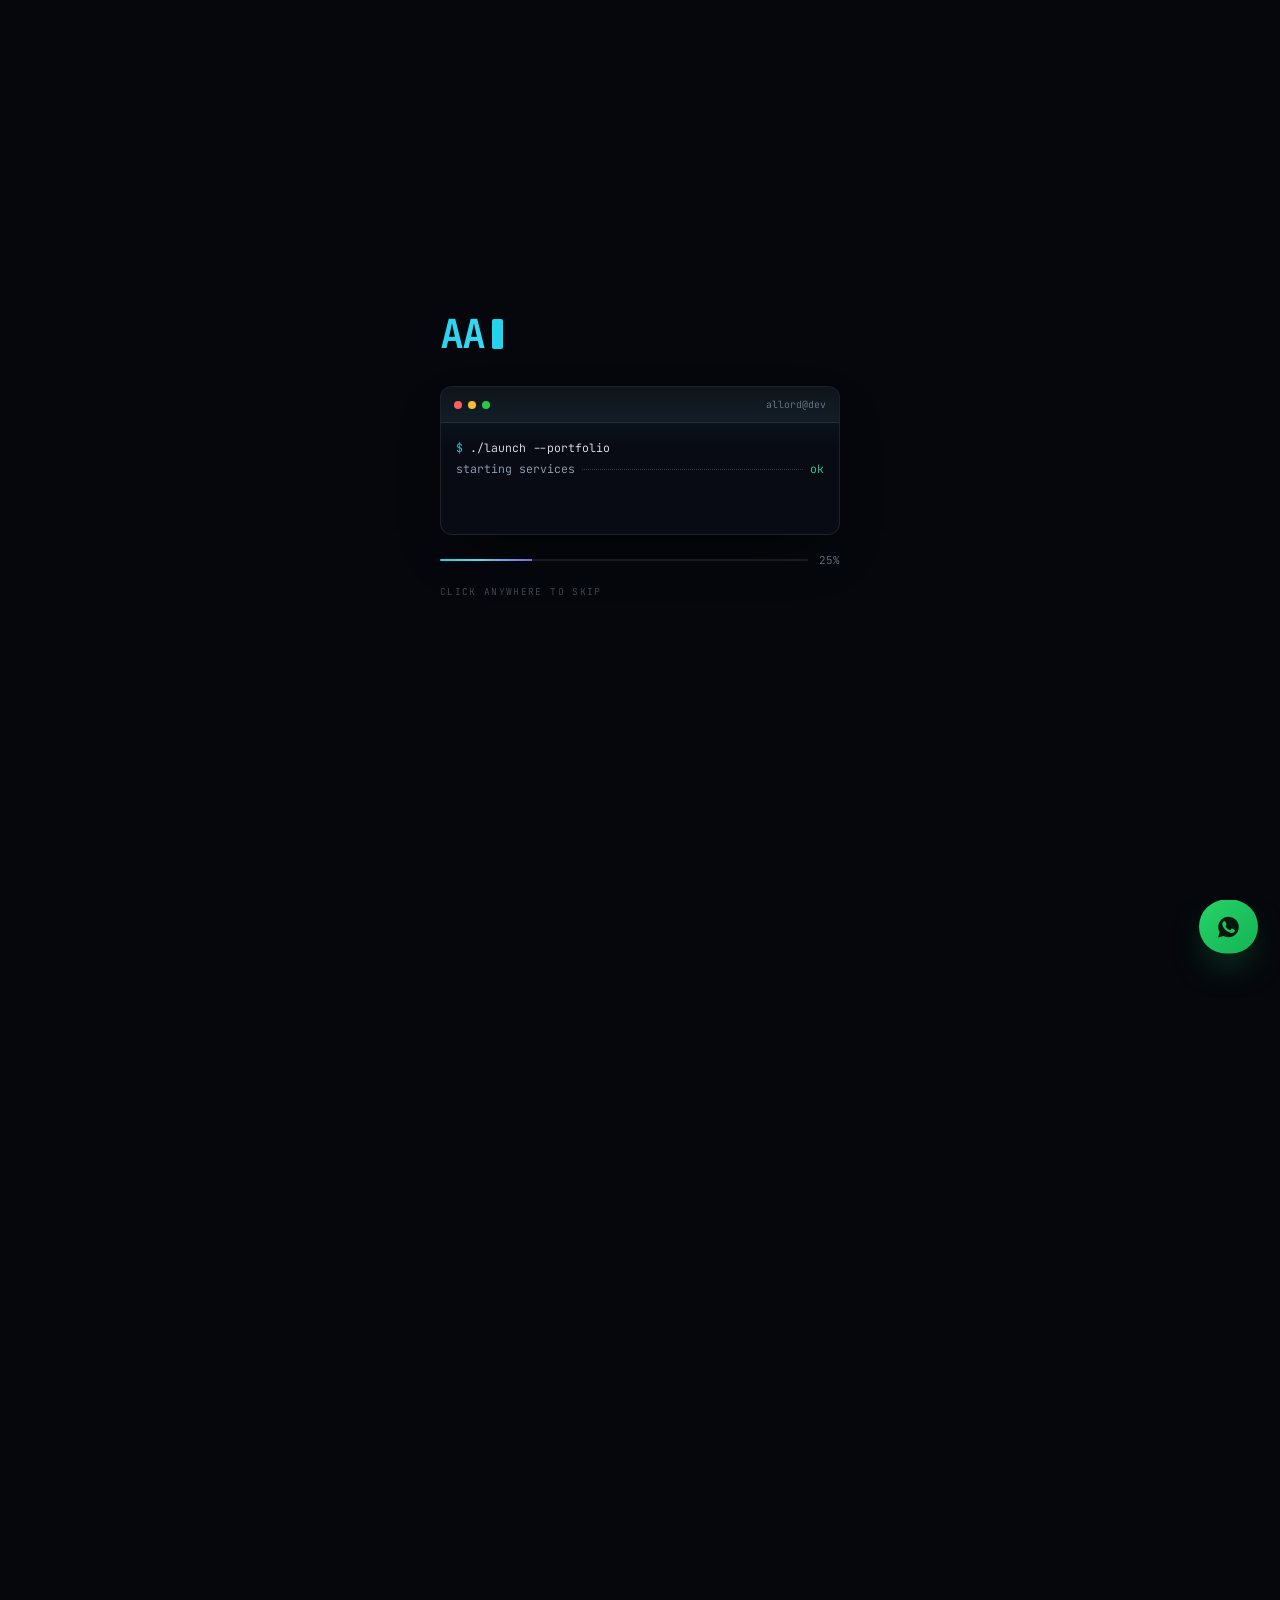
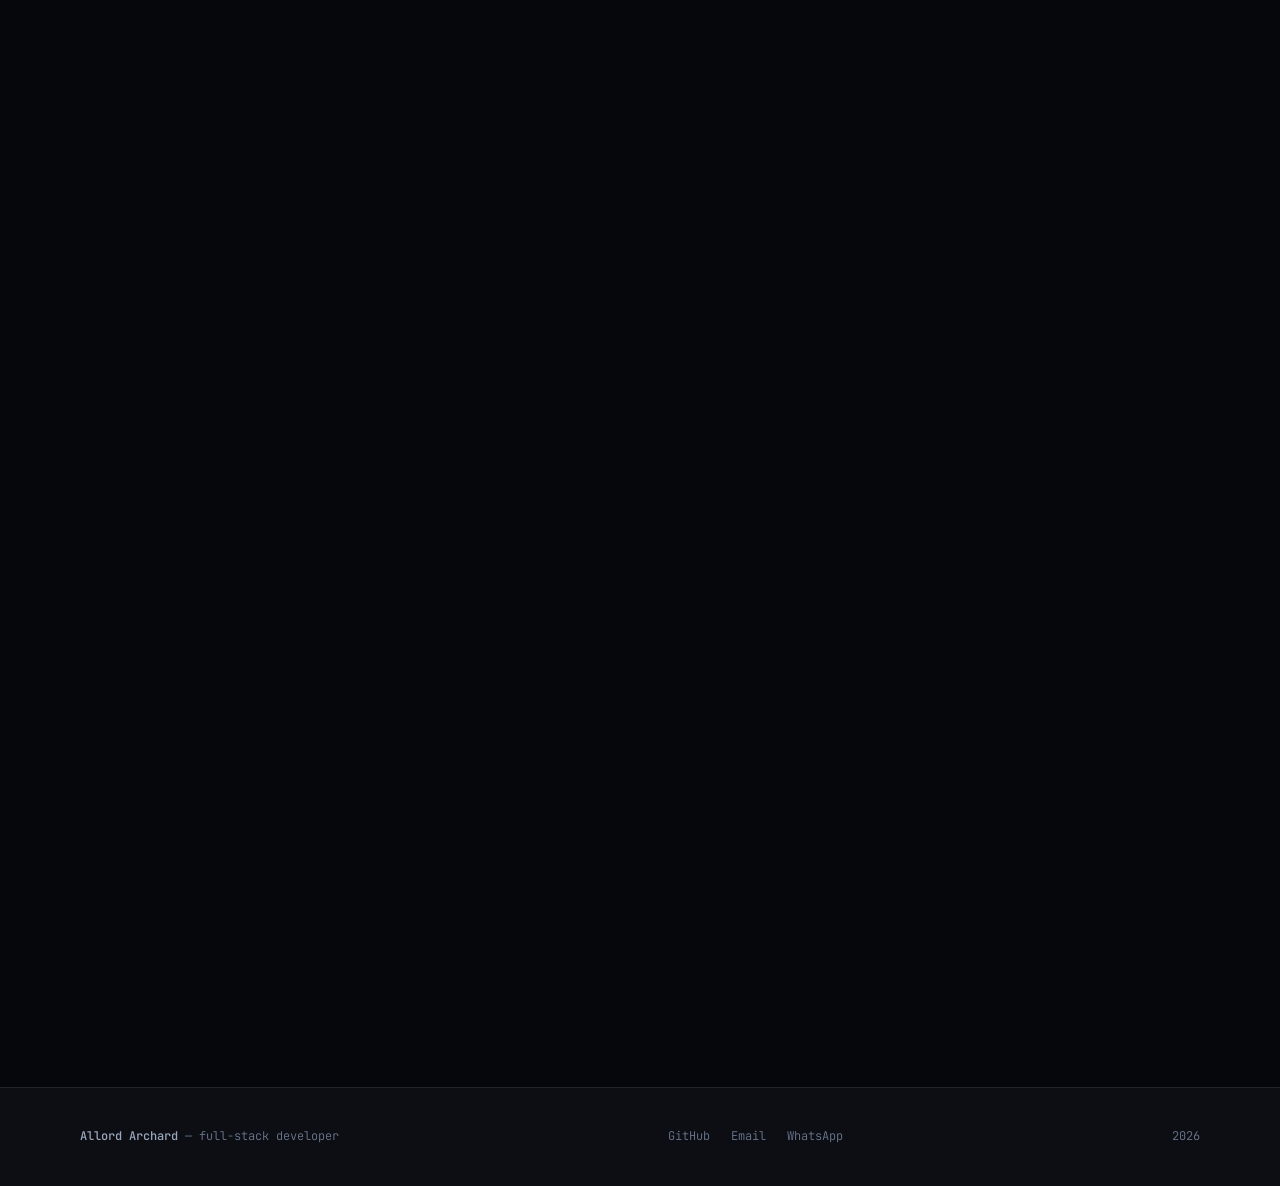
==== commit 884aedf2: "Correct the About figures Placeholders replaced with real numbers: 3+ years building and 12+ project" ====
--- a/index.html
+++ b/index.html
@@ -269,9 +269,8 @@
           <span class="avatar__fallback" aria-hidden="true">AA</span>
         </div>
         <ul class="about__facts">
-          <li><b>5+</b><span>years building</span></li>
-          <li><b>30+</b><span>projects shipped</span></li>
-          <li><b>24h</b><span>typical reply time</span></li>
+          <li><b>3+</b><span>years building</span></li>
+          <li><b>12+</b><span>projects shipped</span></li>
         </ul>
       </div>
 
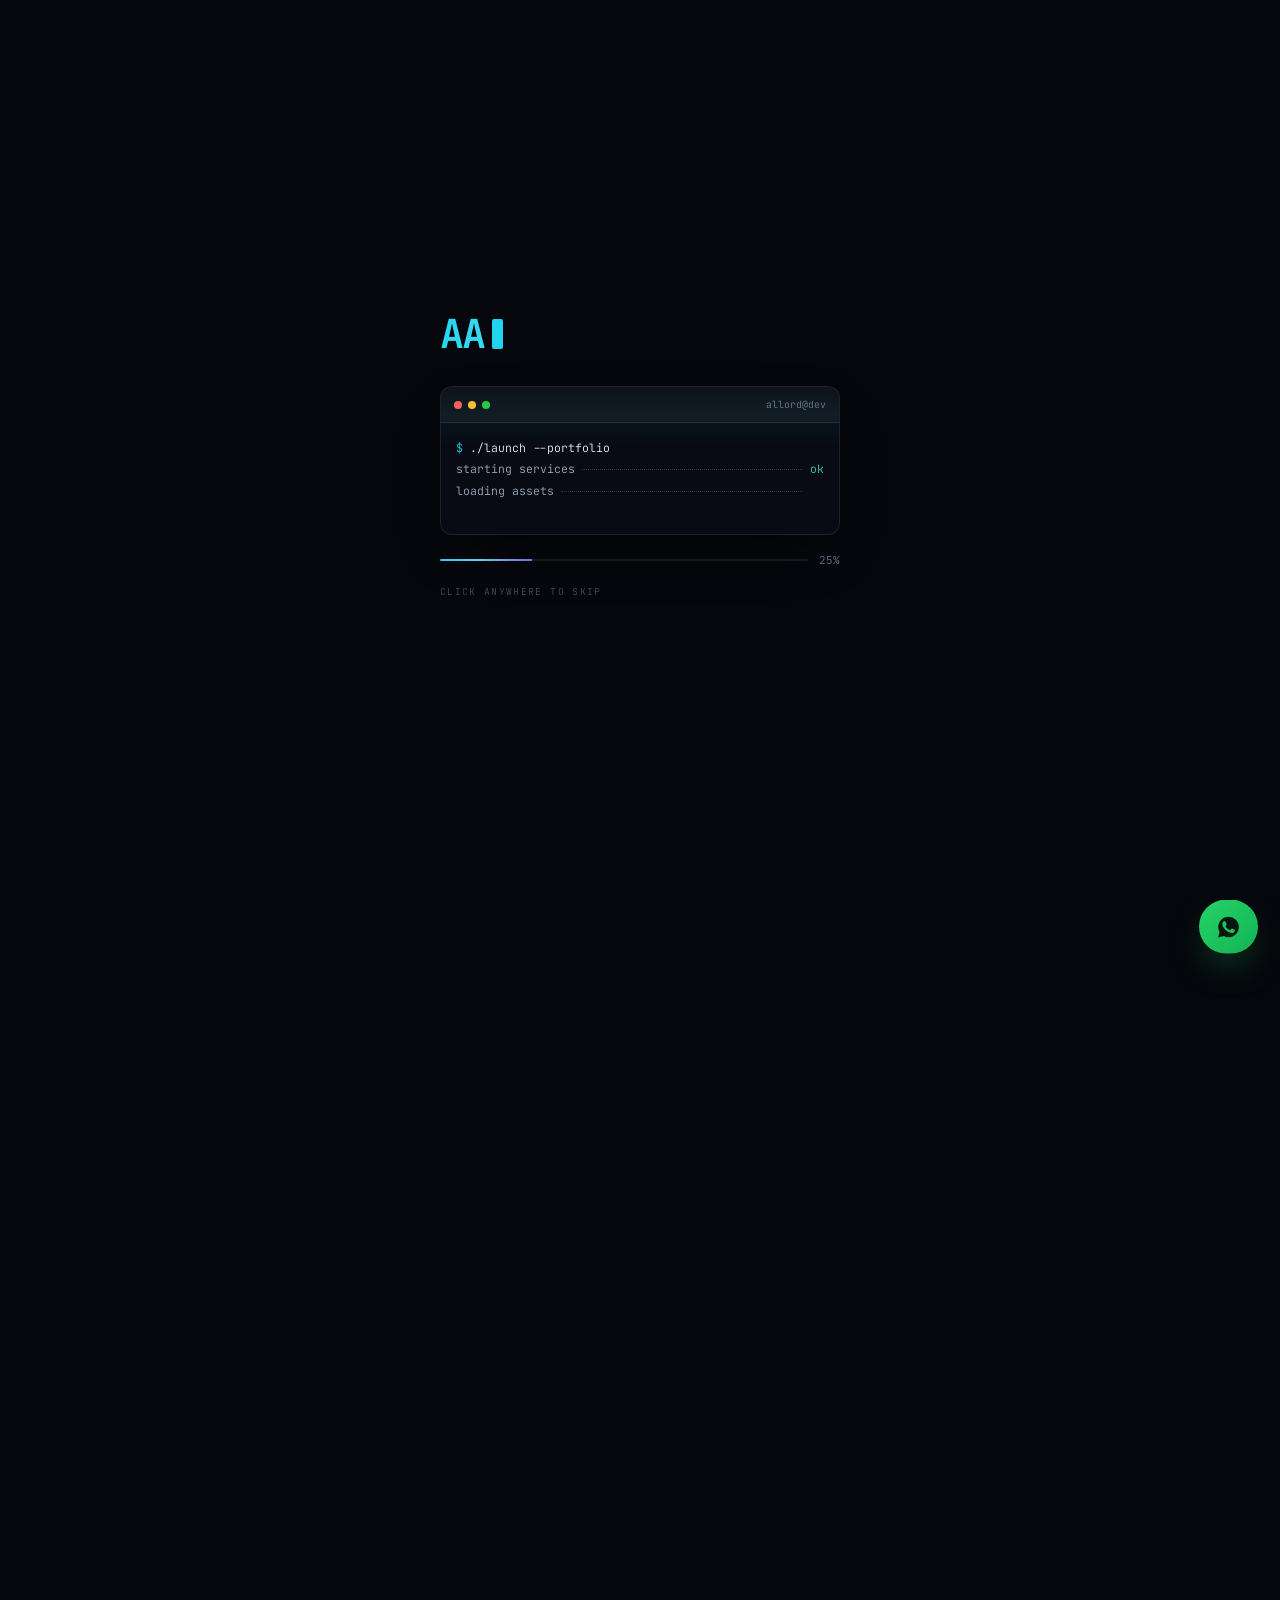
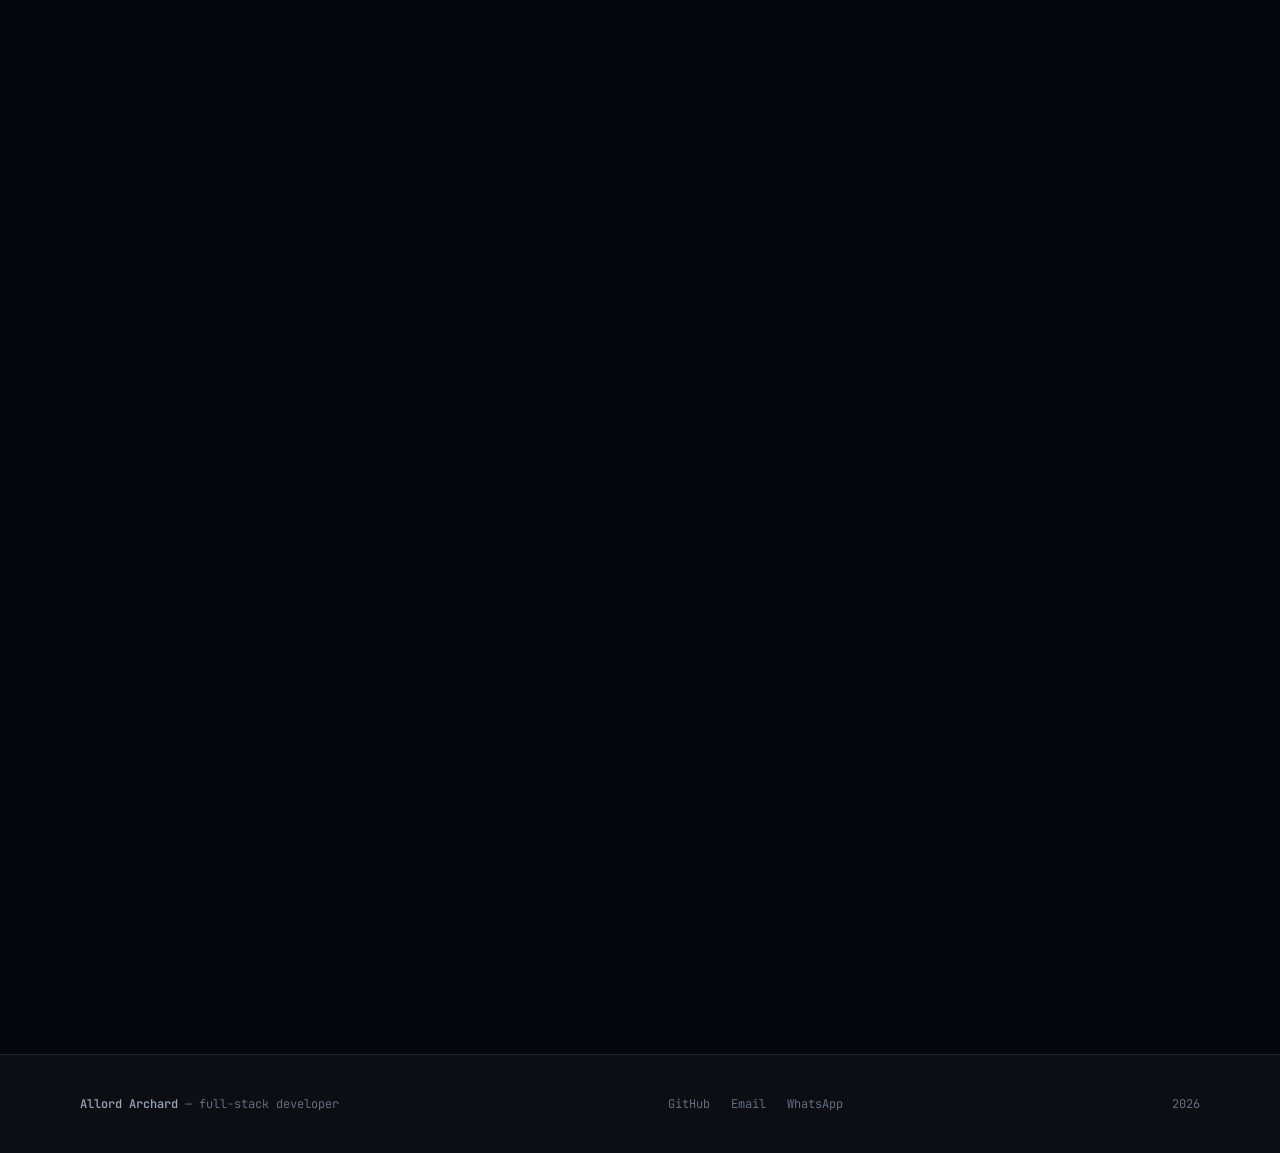
==== commit a500b6ce: "Switch to the new photo and a round frame - new source "Allord Archard Image.png" (1159x1358) replac" ====
--- a/index.html
+++ b/index.html
@@ -263,7 +263,7 @@
           <!-- sources are set from config.js, so nothing is requested until a photo exists -->
           <picture>
             <source id="avatarWebp" type="image/webp" />
-            <img id="avatarImg" width="698" height="843" decoding="async"
+            <img id="avatarImg" width="700" height="700" decoding="async"
                  alt="Allord Archard, full-stack developer" />
           </picture>
           <span class="avatar__fallback" aria-hidden="true">AA</span>
--- a/assets/css/style.css
+++ b/assets/css/style.css
@@ -587,17 +587,17 @@
   margin-top: 2.4rem;
 }
 
-/* 4:5 portrait — a square crop would cut the top of the head and the hands
-   off a standing photo. The source is 698x843 (0.83), so cover trims only a
-   sliver from the sides. */
+/* Round frame. The photo is already cropped square to a headshot, so cover
+   has nothing left to trim and the face sits where it should in the circle. */
 .avatar {
   position: relative;
   width: 100%;
-  max-width: 300px;
-  aspect-ratio: 4 / 5;
-  border-radius: 20px;
+  max-width: 280px;
+  aspect-ratio: 1 / 1;
+  border-radius: 50%;
   overflow: hidden;
-  border: 1px solid var(--line);
+  border: 1px solid var(--line-hi);
+  box-shadow: 0 0 0 7px var(--accent-soft);   /* soft ring around the circle */
   background: linear-gradient(150deg, var(--accent-soft), var(--surface));
   display: grid; place-items: center;
 }
@@ -606,7 +606,7 @@
   position: absolute; inset: 0;
   width: 100%; height: 100%;
   object-fit: cover;
-  object-position: center top;   /* never crop the face */
+  object-position: center;
 }
 .avatar__fallback {
   font-family: var(--mono);
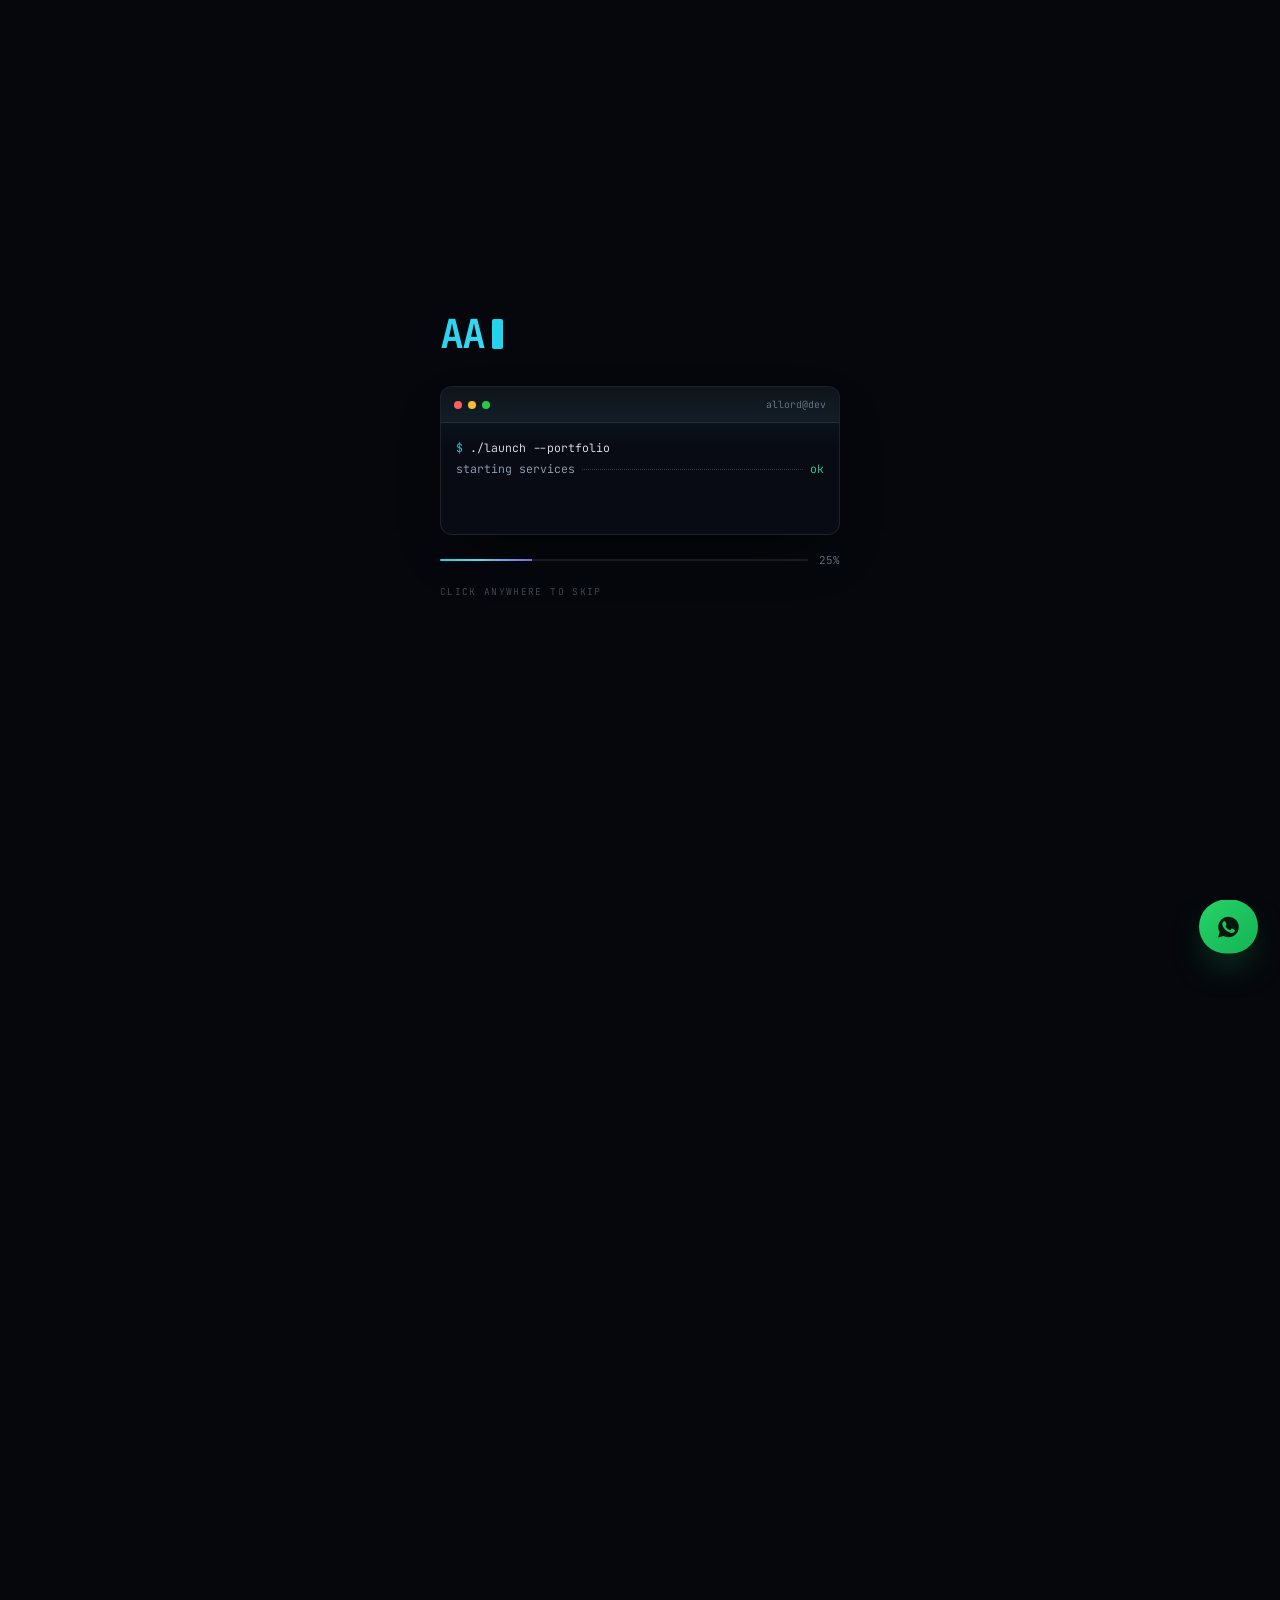
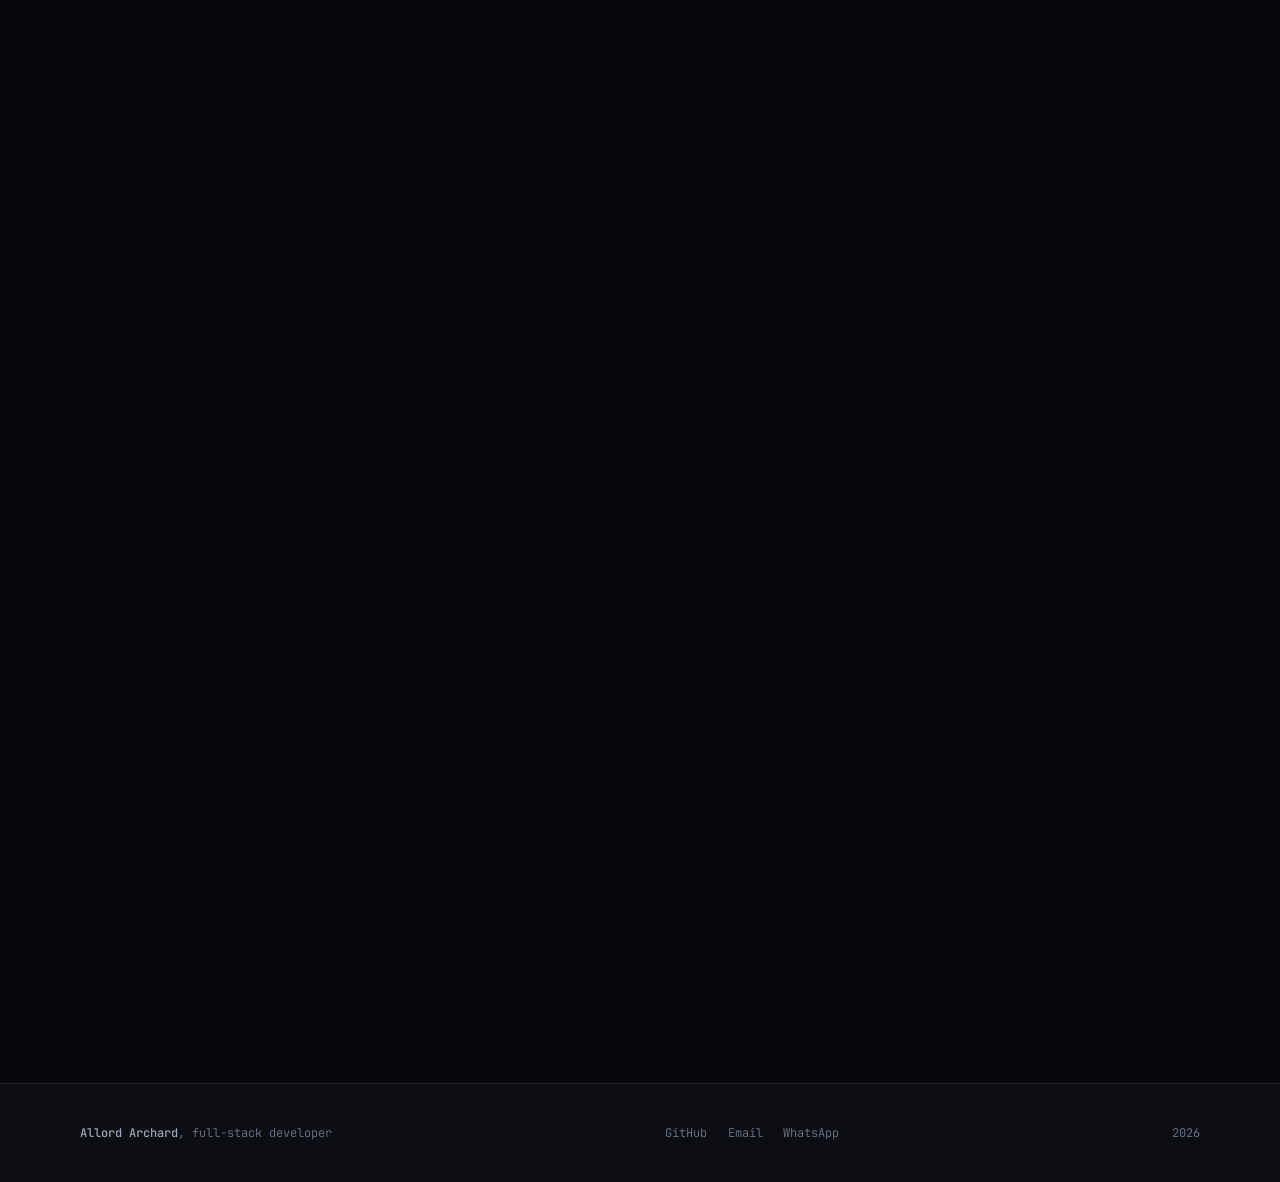
==== commit baa028be: "Drop em dashes from all copy Em dashes read as AI-written. Replaced them with colons, semicolons or " ====
--- a/index.html
+++ b/index.html
@@ -9,8 +9,8 @@
      https://kakaallord.github.io/me-portifolio/ below, plus the
      same URL in sitemap.xml and robots.txt.
      ============================================================ -->
-<title>Allord Archard — Full-Stack Developer | React, Node &amp; Python</title>
-<meta name="description" content="Freelance full-stack developer building web apps end to end — React and TypeScript front ends, Node and Python APIs, AI features and hardware-connected products. Available for new projects." />
+<title>Allord Archard, Full-Stack Developer | React, Node &amp; Python</title>
+<meta name="description" content="Freelance full-stack developer building web apps end to end: React and TypeScript front ends, Node and Python APIs, AI features and hardware-connected products. Available for new projects." />
 <meta name="author" content="Allord Archard" />
 <meta name="robots" content="index, follow, max-image-preview:large, max-snippet:-1" />
 <meta name="theme-color" content="#05070c" />
@@ -21,21 +21,21 @@
 <meta property="og:site_name" content="Allord Archard" />
 <meta property="og:locale" content="en_US" />
 <meta property="og:url" content="https://kakaallord.github.io/me-portifolio/" />
-<meta property="og:title" content="Allord Archard — Full-Stack Developer" />
+<meta property="og:title" content="Allord Archard, Full-Stack Developer" />
 <meta property="og:description" content="I build web apps end to end: the interface, the API behind it and the infrastructure it runs on. Available for freelance work." />
 <meta property="og:image" content="https://kakaallord.github.io/me-portifolio/assets/img/og.jpg" />
 <meta property="og:image:width" content="1200" />
 <meta property="og:image:height" content="630" />
-<meta property="og:image:alt" content="Allord Archard — full-stack developer" />
+<meta property="og:image:alt" content="Allord Archard, full-stack developer" />
 <meta property="profile:first_name" content="Allord" />
 <meta property="profile:last_name" content="Archard" />
 
 <!-- Twitter / X -->
 <meta name="twitter:card" content="summary_large_image" />
-<meta name="twitter:title" content="Allord Archard — Full-Stack Developer" />
+<meta name="twitter:title" content="Allord Archard, Full-Stack Developer" />
 <meta name="twitter:description" content="I build web apps end to end: the interface, the API behind it and the infrastructure it runs on. Available for freelance work." />
 <meta name="twitter:image" content="https://kakaallord.github.io/me-portifolio/assets/img/og.jpg" />
-<meta name="twitter:image:alt" content="Allord Archard — full-stack developer" />
+<meta name="twitter:image:alt" content="Allord Archard, full-stack developer" />
 
 <link rel="icon" href="assets/img/favicon.svg" type="image/svg+xml" />
 <link rel="apple-touch-icon" href="assets/img/favicon.svg" />
@@ -57,7 +57,7 @@
       "givenName": "Allord",
       "familyName": "Archard",
       "jobTitle": "Full-Stack Developer",
-      "description": "Full-stack developer building web products end to end — interface, API and infrastructure — with a background in AI and embedded systems.",
+      "description": "Full-stack developer building web products end to end: interface, API and infrastructure, with a background in AI and embedded systems.",
       "url": "https://kakaallord.github.io/me-portifolio/",
       "image": "https://kakaallord.github.io/me-portifolio/assets/img/allord.jpg",
       "email": "mailto:allordarchard99@gmail.com",
@@ -91,7 +91,7 @@
       "@type": "WebSite",
       "@id": "https://kakaallord.github.io/me-portifolio/#website",
       "url": "https://kakaallord.github.io/me-portifolio/",
-      "name": "Allord Archard — Full-Stack Developer",
+      "name": "Allord Archard, Full-Stack Developer",
       "description": "Portfolio of Allord Archard, freelance full-stack developer.",
       "inLanguage": "en",
       "publisher": { "@id": "https://kakaallord.github.io/me-portifolio/#allord" }
@@ -100,7 +100,7 @@
       "@type": "ProfilePage",
       "@id": "https://kakaallord.github.io/me-portifolio/#webpage",
       "url": "https://kakaallord.github.io/me-portifolio/",
-      "name": "Allord Archard — Full-Stack Developer",
+      "name": "Allord Archard, Full-Stack Developer",
       "isPartOf": { "@id": "https://kakaallord.github.io/me-portifolio/#website" },
       "about": { "@id": "https://kakaallord.github.io/me-portifolio/#allord" },
       "primaryImageOfPage": "https://kakaallord.github.io/me-portifolio/assets/img/og.jpg",
@@ -109,7 +109,7 @@
     {
       "@type": "ProfessionalService",
       "@id": "https://kakaallord.github.io/me-portifolio/#service",
-      "name": "Allord Archard — Freelance Software Development",
+      "name": "Allord Archard, Freelance Software Development",
       "description": "Freelance web application development: front end, APIs and backends, AI features and hardware-connected builds.",
       "url": "https://kakaallord.github.io/me-portifolio/",
       "image": "https://kakaallord.github.io/me-portifolio/assets/img/og.jpg",
@@ -120,7 +120,7 @@
         "@type": "OfferCatalog",
         "name": "Services",
         "itemListElement": [
-          { "@type": "Offer", "itemOffered": { "@type": "Service", "name": "Web apps & interfaces", "description": "Responsive, fast front ends — dashboards, portals and landing pages built with React and TypeScript." } },
+          { "@type": "Offer", "itemOffered": { "@type": "Service", "name": "Web apps & interfaces", "description": "Responsive, fast front ends: dashboards, portals and landing pages built with React and TypeScript." } },
           { "@type": "Offer", "itemOffered": { "@type": "Service", "name": "APIs & backends", "description": "REST and realtime APIs, authentication, payments, databases and deployment pipelines." } },
           { "@type": "Offer", "itemOffered": { "@type": "Service", "name": "AI features & automation", "description": "LLM assistants over your own documents, retrieval-augmented generation, workflow automation and computer vision." } },
           { "@type": "Offer", "itemOffered": { "@type": "Service", "name": "Hardware-connected builds", "description": "Firmware plus the software that talks to it, for products involving real devices." } }
@@ -229,7 +229,7 @@
       </p>
 
       <p class="hero__lede" data-reveal data-reveal-delay="260">
-        Web products end to end — the interface, the API behind it and the infrastructure it
+        Web products end to end: the interface, the API behind it and the infrastructure it
         runs on. <b>TypeScript</b> and <b>Python</b> day to day, plus a background in AI and
         hardware for the projects that go deeper than the browser.
       </p>
@@ -244,7 +244,7 @@
       <div class="terminal">
         <div class="terminal__bar">
           <span class="tdot tdot--r"></span><span class="tdot tdot--y"></span><span class="tdot tdot--g"></span>
-          <span class="terminal__title">allord@dev — ~/projects</span>
+          <span class="terminal__title">allord@dev ~/projects</span>
         </div>
         <pre class="terminal__body" id="termBody"></pre>
       </div>
@@ -277,13 +277,13 @@
       <div class="about__text">
         <p data-reveal>
           I&#39;m <b>Allord Archard</b>, a full-stack developer. I take projects from a first
-          conversation to something running in production — the interface people use, the API
+          conversation to something running in production: the interface people use, the API
           underneath, the database, and the deploy that puts it live.
         </p>
         <p data-reveal data-reveal-delay="80">
           Most of my work is <b>React and TypeScript</b> on the front, <b>Node or Python</b> on the
-          back. I also build AI features that pull their weight — assistants, document search,
-          image processing — rather than bolted on for the sake of it.
+          back. I also build AI features that pull their weight, like assistants, document search
+          and image processing, rather than something bolted on for the sake of it.
         </p>
         <p data-reveal data-reveal-delay="160">
           I started out writing C++ for microcontrollers, which is where I learned to care about
@@ -304,7 +304,7 @@
 <section class="section" id="services">
   <div class="container">
     <h2 class="section-title" data-reveal><i>02</i> What I do</h2>
-    <p class="section-lede" data-reveal>Take one piece or the whole build — I can cover all of it.</p>
+    <p class="section-lede" data-reveal>Take one piece or the whole build; I can cover all of it.</p>
 
     <div class="services__grid">
 
@@ -313,7 +313,7 @@
           <svg viewBox="0 0 24 24" fill="none" stroke="currentColor" stroke-width="1.6" stroke-linecap="round" stroke-linejoin="round"><rect x="2.5" y="4" width="19" height="14" rx="2"/><path d="M2.5 8.5h19M8 21h8"/></svg>
         </span>
         <h3>Web apps &amp; interfaces</h3>
-        <p>Responsive, fast front ends that work on every screen — dashboards, portals, landing pages and everything between.</p>
+        <p>Responsive, fast front ends that work on every screen: dashboards, portals, landing pages and everything between.</p>
         <ul class="pills"><li>React</li><li>TypeScript</li><li>Next.js</li><li>Tailwind</li></ul>
       </article>
 
@@ -362,7 +362,7 @@
         </div>
         <h3>Realtime Operations Dashboard</h3>
         <p>
-          A TypeScript dashboard for a fleet of live devices — streaming charts, role-based access
+          A TypeScript dashboard for a fleet of live devices: streaming charts, role-based access
           and an offline mode that reconciles cleanly when the connection returns. React front end,
           Node and Postgres behind it, deployed with Docker.
         </p>
@@ -427,7 +427,7 @@
     <p class="eyebrow" data-reveal><span class="dot"></span> Taking on new projects</p>
     <h2 class="contact__title" data-reveal data-reveal-delay="60">Let&#39;s build <span class="grad">something</span>.</h2>
     <p class="contact__lede" data-reveal data-reveal-delay="120">
-      One tap and the message is already written — you just hit send. No forms, no waiting on email.
+      One tap and the message is already written; you just hit send. No forms, no waiting on email.
     </p>
 
     <div class="contact__actions" data-reveal data-reveal-delay="180">
@@ -450,7 +450,7 @@
 
 <footer class="footer">
   <div class="container footer__inner">
-    <p><b>Allord Archard</b> — full-stack developer</p>
+    <p><b>Allord Archard</b>, full-stack developer</p>
     <div class="footer__links">
       <a href="#" data-social="github" target="_blank" rel="noopener" data-cursor="link">GitHub</a>
       <a href="#" data-social="email" data-cursor="link">Email</a>
--- a/assets/css/style.css
+++ b/assets/css/style.css
@@ -1,5 +1,5 @@
 /* ==========================================================================
-   Allord Archard — portfolio
+   Allord Archard portfolio
    Hand-written CSS. No framework, no build step.
 
    1. Tokens        5. Hero
@@ -474,7 +474,7 @@
   margin-top: 0.25rem;
 }
 
-/* the ask, right under the name — the second thing anyone reads */
+/* the ask, right under the name; the second thing anyone reads */
 .hero__pitch {
   font-size: clamp(1.05rem, 2.1vw, 1.32rem);
   font-weight: 600;
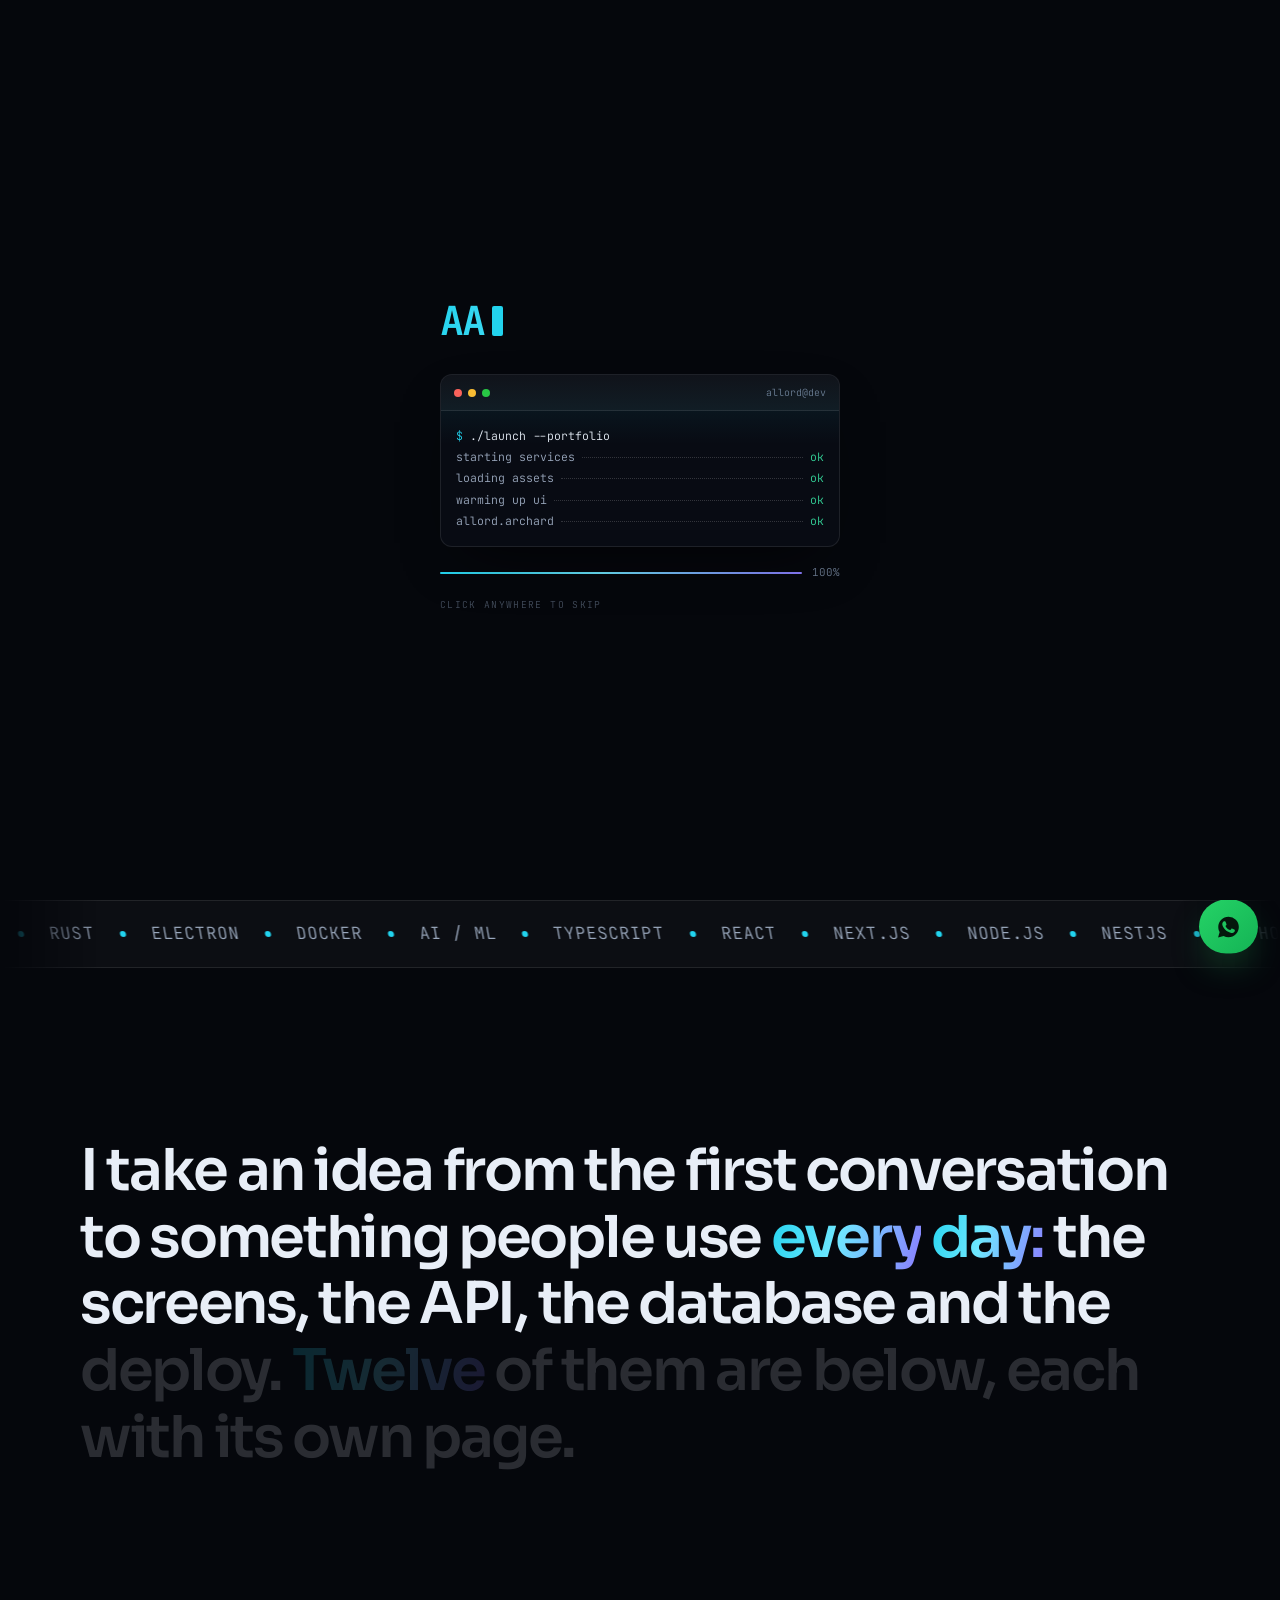
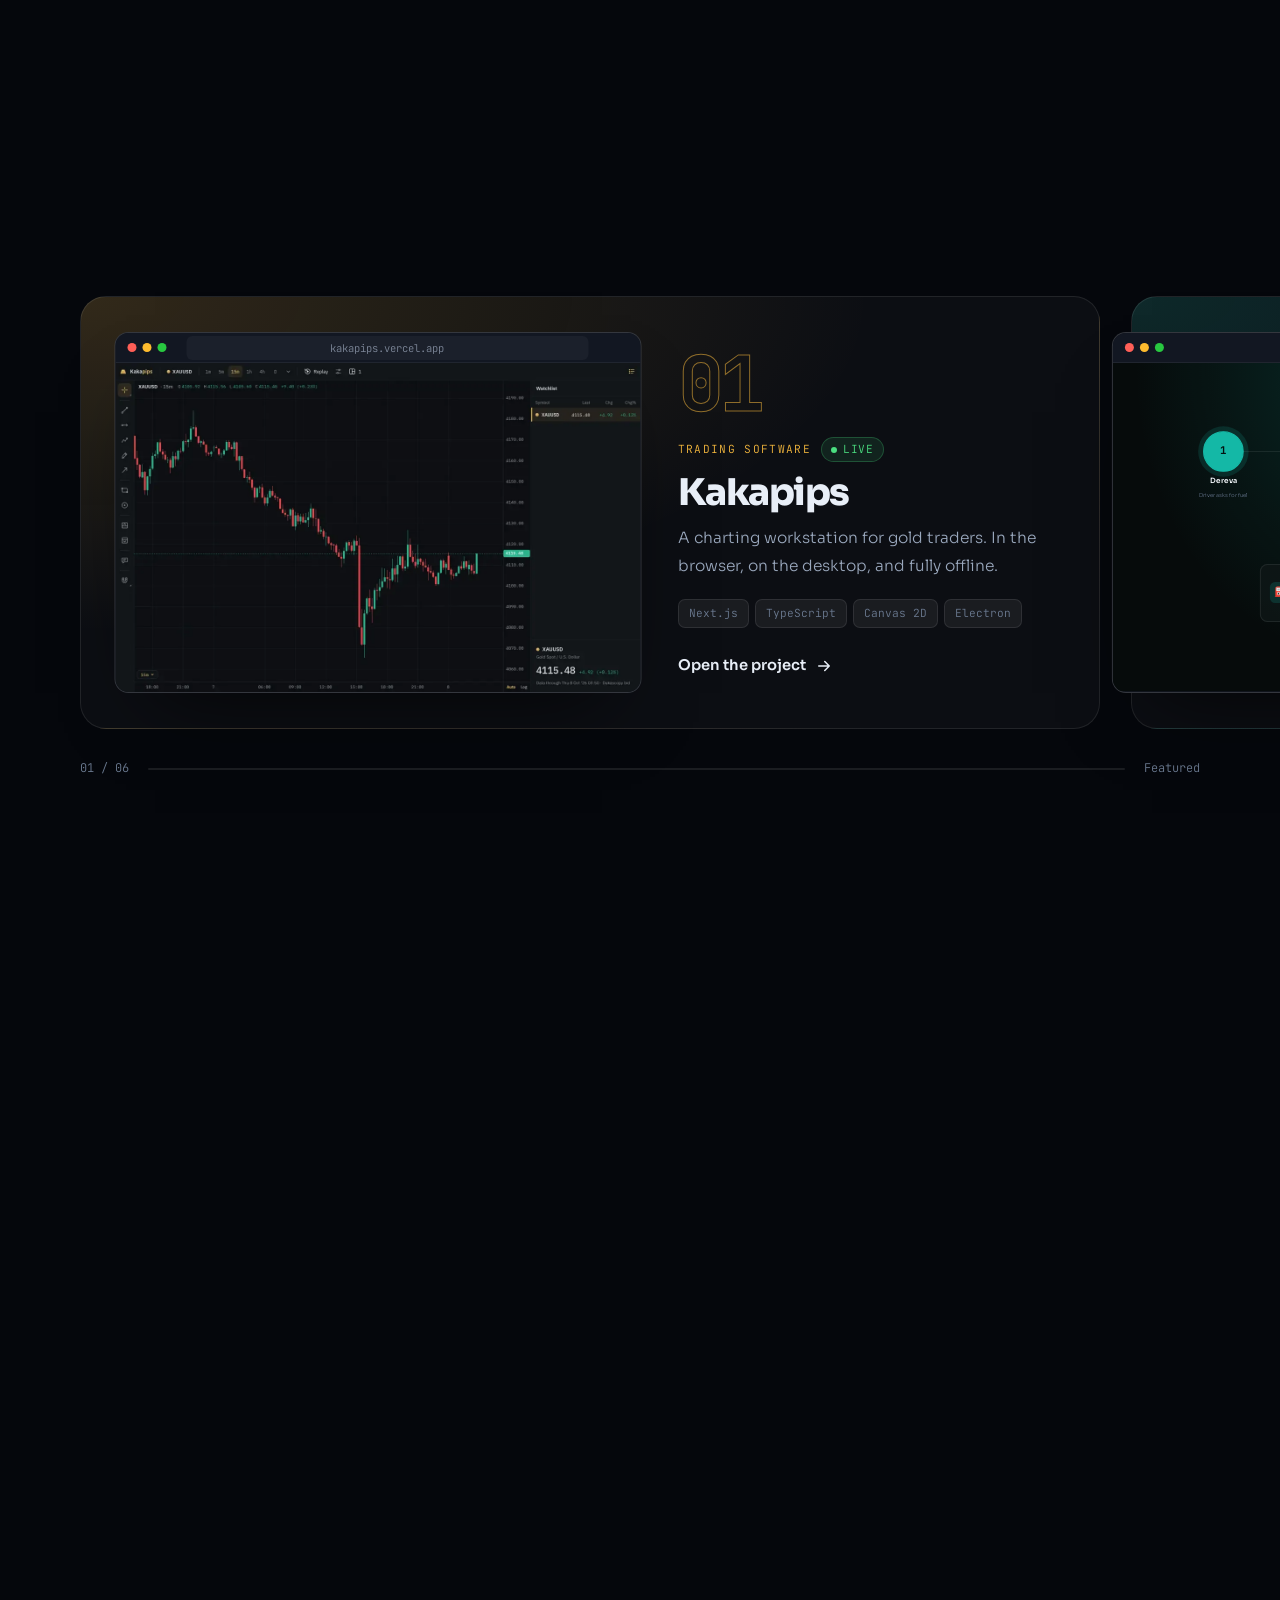
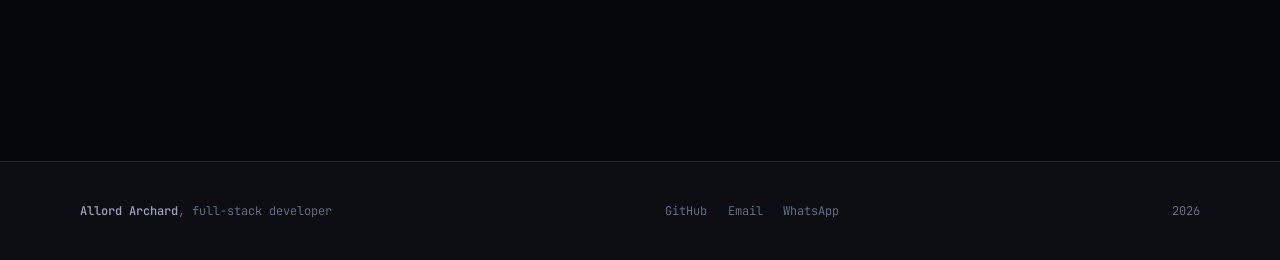
==== commit f1f14324: "Show the real projects on the home page Replace the four placeholder work cards with the twelve real" ====
--- a/index.html
+++ b/index.html
@@ -44,6 +44,8 @@
 <link rel="preconnect" href="https://fonts.gstatic.com" crossorigin />
 <link href="https://fonts.googleapis.com/css2?family=JetBrains+Mono:wght@400;500;700&amp;family=Sora:wght@300;400;600;700;800&amp;display=swap" rel="stylesheet" />
 <link rel="stylesheet" href="assets/css/style.css" />
+<link rel="stylesheet" href="assets/css/visuals.css" />
+<link rel="stylesheet" href="assets/css/projects.css" />
 
 <!-- Structured data. Everything here is stated on the page itself. -->
 <script type="application/ld+json">
@@ -179,7 +181,7 @@
     <nav class="nav__links" id="navLinks" aria-label="Primary">
       <a href="#about"    data-cursor="link">About</a>
       <a href="#services" data-cursor="link">What I do</a>
-      <a href="#work"     data-cursor="link">Work</a>
+      <a href="#work"     data-cursor="link">Projects</a>
       <a href="#contact" class="nav__cta" data-cursor="link">Let&#39;s talk</a>
     </nav>
 
@@ -203,7 +205,7 @@
       <p class="eyebrow" data-reveal><span class="dot"></span> Available for freelance work</p>
 
       <h1 class="hero__title" data-reveal data-reveal-delay="60">
-        <span class="hero__name">Allord Archard</span>
+        <span class="hero__name" data-split>Allord Archard</span>
         <span class="hero__role grad">Full-stack developer</span>
       </h1>
 
@@ -216,8 +218,8 @@
           <svg viewBox="0 0 24 24" fill="currentColor" aria-hidden="true"><path fill-rule="evenodd" d="M12.04 2C6.6 2 2.18 6.42 2.18 11.86c0 1.74.46 3.44 1.32 4.94L2 22l5.34-1.4a9.8 9.8 0 004.7 1.2h.01c5.44 0 9.86-4.42 9.86-9.86 0-2.63-1.03-5.11-2.89-6.97A9.8 9.8 0 0012.04 2zm5.43 12.38c-.3-.15-1.75-.86-2.02-.96-.27-.1-.47-.15-.67.15-.2.3-.77.96-.94 1.16-.17.2-.35.22-.65.07-.3-.15-1.25-.46-2.38-1.47-.88-.78-1.47-1.75-1.64-2.05-.17-.3-.02-.46.13-.61.13-.13.3-.35.45-.52.15-.17.2-.3.3-.5.1-.2.05-.37-.03-.52-.07-.15-.67-1.6-.92-2.2-.24-.58-.49-.5-.67-.51h-.57c-.2 0-.52.07-.79.37-.27.3-1.04 1.01-1.04 2.47s1.06 2.86 1.21 3.06c.15.2 2.1 3.2 5.08 4.49.71.3 1.26.49 1.69.63.71.22 1.36.19 1.87.12.57-.09 1.75-.72 2-1.41.25-.69.25-1.28.17-1.41-.07-.13-.27-.2-.57-.35z"/></svg>
           <span>Start a conversation</span>
         </a>
-        <a class="btn btn--ghost" href="#work" data-cursor="link">
-          <span>See the work</span>
+        <a class="btn btn--ghost magnetic" href="#work" data-cursor="link">
+          <span>See my projects</span>
           <svg viewBox="0 0 24 24" fill="none" stroke="currentColor" stroke-width="2" stroke-linecap="round" stroke-linejoin="round"><path d="M5 12h14M13 6l6 6-6 6"/></svg>
         </a>
       </div>
@@ -249,6 +251,16 @@
         <pre class="terminal__body" id="termBody"></pre>
       </div>
     </div>
+  </div>
+</section>
+
+<!-- ============ STACK STRIP ============ -->
+<div class="marquee" aria-hidden="true"><div class="marquee__track"><span>TypeScript<i></i>React<i></i>Next.js<i></i>Node.js<i></i>NestJS<i></i>Python<i></i>PostgreSQL<i></i>Flutter<i></i>Rust<i></i>Electron<i></i>Docker<i></i>AI / ML<i></i></span><span>TypeScript<i></i>React<i></i>Next.js<i></i>Node.js<i></i>NestJS<i></i>Python<i></i>PostgreSQL<i></i>Flutter<i></i>Rust<i></i>Electron<i></i>Docker<i></i>AI / ML<i></i></span></div></div>
+
+<!-- ============ STATEMENT ============ -->
+<section class="statement" aria-label="What I do, in one line">
+  <div class="container">
+    <p class="scrub" data-scrub data-scrub-hot="every,day,twelve">I take an idea from the first conversation to something people use every day: the screens, the API, the database and the deploy. Twelve of them are below, each with its own page.</p>
   </div>
 </section>
 
@@ -269,8 +281,8 @@
           <span class="avatar__fallback" aria-hidden="true">AA</span>
         </div>
         <ul class="about__facts">
-          <li><b>3+</b><span>years building</span></li>
-          <li><b>12+</b><span>projects shipped</span></li>
+          <li><b data-count="3" data-suffix="+">3+</b><span>years building</span></li>
+          <li><b data-count="12" data-suffix="+">12+</b><span>projects shipped</span></li>
         </ul>
       </div>
 
@@ -308,7 +320,7 @@
 
     <div class="services__grid">
 
-      <article class="card service" data-reveal>
+      <article class="card service spot" data-reveal>
         <span class="service__icon">
           <svg viewBox="0 0 24 24" fill="none" stroke="currentColor" stroke-width="1.6" stroke-linecap="round" stroke-linejoin="round"><rect x="2.5" y="4" width="19" height="14" rx="2"/><path d="M2.5 8.5h19M8 21h8"/></svg>
         </span>
@@ -317,7 +329,7 @@
         <ul class="pills"><li>React</li><li>TypeScript</li><li>Next.js</li><li>Tailwind</li></ul>
       </article>
 
-      <article class="card service" data-reveal data-reveal-delay="80">
+      <article class="card service spot" data-reveal data-reveal-delay="80">
         <span class="service__icon">
           <svg viewBox="0 0 24 24" fill="none" stroke="currentColor" stroke-width="1.6" stroke-linecap="round"><ellipse cx="12" cy="6" rx="8" ry="3"/><path d="M4 6v12c0 1.66 3.58 3 8 3s8-1.34 8-3V6M4 12c0 1.66 3.58 3 8 3s8-1.34 8-3"/></svg>
         </span>
@@ -326,7 +338,7 @@
         <ul class="pills"><li>Node.js</li><li>FastAPI</li><li>Postgres</li><li>Docker</li></ul>
       </article>
 
-      <article class="card service" data-reveal data-reveal-delay="160">
+      <article class="card service spot" data-reveal data-reveal-delay="160">
         <span class="service__icon">
           <svg viewBox="0 0 24 24" fill="none" stroke="currentColor" stroke-width="1.6"><circle cx="12" cy="12" r="3"/><circle cx="5" cy="6" r="2"/><circle cx="19" cy="6" r="2"/><circle cx="5" cy="18" r="2"/><circle cx="19" cy="18" r="2"/><path d="M7 7l3 3M17 7l-3 3M7 17l3-3M17 17l-3-3"/></svg>
         </span>
@@ -335,7 +347,7 @@
         <ul class="pills"><li>LLM agents</li><li>RAG</li><li>Computer vision</li><li>Python</li></ul>
       </article>
 
-      <article class="card service" data-reveal data-reveal-delay="240">
+      <article class="card service spot" data-reveal data-reveal-delay="240">
         <span class="service__icon">
           <svg viewBox="0 0 24 24" fill="none" stroke="currentColor" stroke-width="1.6"><rect x="7" y="7" width="10" height="10" rx="1.6"/><path d="M10 3v4M14 3v4M10 17v4M14 17v4M3 10h4M3 14h4M17 10h4M17 14h4"/></svg>
         </span>
@@ -348,61 +360,211 @@
   </div>
 </section>
 
-<!-- ============ WORK ============ -->
+<!-- ============ WORK ============
+     The cards between the projects:* markers are generated by
+     tools/build-projects.mjs from tools/projects.mjs. Edit there.
+     ============================== -->
 <section class="section" id="work">
   <div class="container">
-    <h2 class="section-title" data-reveal><i>03</i> Selected work</h2>
-    <p class="section-lede" data-reveal>A sample of the kind of thing I build.</p>
-
-    <div class="work__grid">
-
-      <article class="card work-card work-card--feature" data-reveal>
-        <div class="work-card__top">
-          <span class="work-card__badge">Featured</span>
-        </div>
-        <h3>Realtime Operations Dashboard</h3>
-        <p>
-          A TypeScript dashboard for a fleet of live devices: streaming charts, role-based access
-          and an offline mode that reconciles cleanly when the connection returns. React front end,
-          Node and Postgres behind it, deployed with Docker.
-        </p>
-        <ul class="pills"><li>React</li><li>TypeScript</li><li>Node.js</li><li>Postgres</li><li>WebSockets</li></ul>
-        <div class="work-card__links">
-          <a href="#" data-cursor="link">View project &rarr;</a>
-        </div>
-      </article>
-
-      <article class="card work-card" data-reveal data-reveal-delay="80">
-        <h3>Agentic Support Assistant</h3>
-        <p>
-          An assistant that answers from a company&#39;s own documents, calls internal tools when it
-          needs to and hands off to a human when it should. Python API, typed tool schemas, full
-          audit trail.
-        </p>
-        <ul class="pills"><li>Python</li><li>FastAPI</li><li>LLM agents</li><li>RAG</li></ul>
-        <div class="work-card__links"><a href="#" data-cursor="link">View project &rarr;</a></div>
-      </article>
-
-      <article class="card work-card" data-reveal data-reveal-delay="160">
-        <h3>Vision Inspection Service</h3>
-        <p>
-          An image pipeline that flags defects from a camera feed in real time, wrapped in a simple
-          web UI so the people on the floor can actually use it.
-        </p>
-        <ul class="pills"><li>Python</li><li>OpenCV</li><li>Docker</li><li>React</li></ul>
-        <div class="work-card__links"><a href="#" data-cursor="link">View project &rarr;</a></div>
-      </article>
-
-      <article class="card work-card" data-reveal data-reveal-delay="240">
-        <h3>Connected Device Platform</h3>
-        <p>
-          End to end: firmware on the device, an API to collect what it sends, and a dashboard to
-          make sense of it. The kind of project that normally needs two contractors.
-        </p>
-        <ul class="pills"><li>C++</li><li>MQTT</li><li>Node.js</li><li>React</li></ul>
-        <div class="work-card__links"><a href="#" data-cursor="link">View project &rarr;</a></div>
-      </article>
-
+    <div class="work__head">
+      <div>
+        <h2 class="section-title" data-reveal><i>03</i> Projects</h2>
+        <p class="section-lede" data-reveal>Real products I have designed, built and shipped: <!-- projects:count -->12 of them, each with its own page. Open one to see how it works.</p>
+      </div>
+      <span class="work__hint" data-reveal>Keep scrolling <i></i></span>
+    </div>
+  </div>
+
+  <div class="hscroll" data-hscroll>
+    <div class="hscroll__sticky">
+      <div class="hscroll__track">
+        <!-- projects:featured:start -->
+        <a class="fcard" href="projects/kakapips/" style="--p:#f5b83d" data-cursor="link">
+          <div class="fcard__visual"><div class="thumb"><figure class="frame frame--window"><div class="frame__bar"><i></i><i></i><i></i><span>kakapips.vercel.app</span></div><img src="assets/img/projects/kakapips/chart.webp" alt="" loading="lazy" decoding="async" /></figure></div></div>
+          <div class="fcard__body">
+            <span class="fcard__num">01</span>
+            <span class="fcard__cat">Trading software<em>Live</em></span>
+            <h3>Kakapips</h3>
+            <p>A charting workstation for gold traders. In the browser, on the desktop, and fully offline.</p>
+            <ul class="pills"><li>Next.js</li><li>TypeScript</li><li>Canvas 2D</li><li>Electron</li></ul>
+            <span class="fcard__go">Open the project <svg viewBox="0 0 24 24" fill="none" stroke="currentColor" stroke-width="2" stroke-linecap="round" stroke-linejoin="round" aria-hidden="true"><path d="M5 12h14M13 6l6 6-6 6"/></svg></span>
+          </div>
+        </a>
+        <a class="fcard" href="projects/magari/" style="--p:#14b8a6" data-cursor="link">
+          <div class="fcard__visual"><div class="thumb"><figure class="frame frame--window"><div class="frame__bar"><i></i><i></i><i></i></div><div class="v v-flow" data-v="flow">
+        <div class="v-flow__track">
+          <div class="v-flow__line"><span></span></div>
+          <div class="v-flow__node"><span class="v-flow__dot">1</span><b>Dereva</b><small>Driver asks for fuel</small></div><div class="v-flow__node"><span class="v-flow__dot">2</span><b>Meneja</b><small>Manager approves</small></div><div class="v-flow__node"><span class="v-flow__dot">3</span><b>Kiwanda</b><small>Factory authorises</small></div><div class="v-flow__node"><span class="v-flow__dot">4</span><b>Mhasibu</b><small>Accountant pays</small></div>
+        </div>
+        <div class="v-flow__card"><i>⛽</i><div><b>Mafuta · T 482 DKL</b><span>120 L × TSh 3,150 = TSh 378,000</span></div>
+          <span class="v-flow__status" data-steps="Imeombwa|Imekubaliwa|Imeidhinishwa|Imelipwa ✓">Imeombwa</span></div>
+      </div></figure></div></div>
+          <div class="fcard__body">
+            <span class="fcard__num">02</span>
+            <span class="fcard__cat">Business web app<em>Live</em></span>
+            <h3>Magari</h3>
+            <p>A transport company&#39;s money, cars and fuel in one place, in Swahili.</p>
+            <ul class="pills"><li>Next.js</li><li>TypeScript</li><li>PostgreSQL</li><li>Pusher</li></ul>
+            <span class="fcard__go">Open the project <svg viewBox="0 0 24 24" fill="none" stroke="currentColor" stroke-width="2" stroke-linecap="round" stroke-linejoin="round" aria-hidden="true"><path d="M5 12h14M13 6l6 6-6 6"/></svg></span>
+          </div>
+        </a>
+        <a class="fcard" href="projects/irca/" style="--p:#f08c4a" data-cursor="link">
+          <div class="fcard__visual"><div class="thumb"><figure class="frame frame--window"><div class="frame__bar"><i></i><i></i><i></i></div><div class="v v-flow" data-v="flow">
+        <div class="v-flow__track">
+          <div class="v-flow__line"><span></span></div>
+          <div class="v-flow__node"><span class="v-flow__dot">1</span><b>Form</b><small>New member registers</small></div><div class="v-flow__node"><span class="v-flow__dot">2</span><b>API</b><small>Checks every permission</small></div><div class="v-flow__node"><span class="v-flow__dot">3</span><b>Portal</b><small>Pastors and departments</small></div><div class="v-flow__node"><span class="v-flow__dot">4</span><b>Finance</b><small>Records and statements</small></div>
+        </div>
+        <div class="v-flow__card"><i>⛪</i><div><b>New member · Grace Mollel</b><span>Registration form → Membership</span></div>
+          <span class="v-flow__status" data-steps="Submitted|Verified|Welcomed|Recorded ✓">Submitted</span></div>
+      </div></figure></div></div>
+          <div class="fcard__body">
+            <span class="fcard__num">03</span>
+            <span class="fcard__cat">Organisation platform<em>Live</em></span>
+            <h3>IRCA Church System</h3>
+            <p>Membership, departments and finance for a growing church, in three apps that share one API.</p>
+            <ul class="pills"><li>NestJS</li><li>Next.js 16</li><li>PostgreSQL 18</li><li>Prisma</li></ul>
+            <span class="fcard__go">Open the project <svg viewBox="0 0 24 24" fill="none" stroke="currentColor" stroke-width="2" stroke-linecap="round" stroke-linejoin="round" aria-hidden="true"><path d="M5 12h14M13 6l6 6-6 6"/></svg></span>
+          </div>
+        </a>
+        <a class="fcard" href="projects/tafes/" style="--p:#e11d48" data-cursor="link">
+          <div class="fcard__visual"><div class="thumb"><figure class="frame frame--window"><div class="frame__bar"><i></i><i></i><i></i><span>tafes.vercel.app</span></div><img src="assets/img/projects/tafes/desktop.webp" alt="" loading="lazy" decoding="async" /></figure></div></div>
+          <div class="fcard__body">
+            <span class="fcard__num">04</span>
+            <span class="fcard__cat">Web app<em>Live</em></span>
+            <h3>TAFES Registration</h3>
+            <p>Student sign-ups for a campus fellowship, with SMS-ready contacts and an admin dashboard.</p>
+            <ul class="pills"><li>Next.js 16</li><li>TypeScript</li><li>Tailwind CSS 4</li><li>Prisma</li></ul>
+            <span class="fcard__go">Open the project <svg viewBox="0 0 24 24" fill="none" stroke="currentColor" stroke-width="2" stroke-linecap="round" stroke-linejoin="round" aria-hidden="true"><path d="M5 12h14M13 6l6 6-6 6"/></svg></span>
+          </div>
+        </a>
+        <a class="fcard" href="projects/light/" style="--p:#60a5fa" data-cursor="link">
+          <div class="fcard__visual"><div class="thumb"><figure class="frame frame--window"><div class="frame__bar"><i></i><i></i><i></i><span>Light · Sunday service</span></div><img src="assets/img/projects/light/s2.webp" alt="" loading="lazy" decoding="async" /></figure></div></div>
+          <div class="fcard__body">
+            <span class="fcard__num">05</span>
+            <span class="fcard__cat">Desktop app</span>
+            <h3>Light</h3>
+            <p>Worship presentation for churches: lyrics, scripture, slides and video on the projector.</p>
+            <ul class="pills"><li>Flutter</li><li>Dart</li><li>C++</li><li>FFmpeg</li></ul>
+            <span class="fcard__go">Open the project <svg viewBox="0 0 24 24" fill="none" stroke="currentColor" stroke-width="2" stroke-linecap="round" stroke-linejoin="round" aria-hidden="true"><path d="M5 12h14M13 6l6 6-6 6"/></svg></span>
+          </div>
+        </a>
+        <a class="fcard" href="projects/ferry/" style="--p:#2dd4bf" data-cursor="link">
+          <div class="fcard__visual"><div class="thumb"><figure class="frame frame--window"><div class="frame__bar"><i></i><i></i><i></i></div><div class="v v-radar v-grid" data-v="radar">
+        <div class="v-radar__field">
+          <span class="v-radar__ring"></span><span class="v-radar__ring"></span><span class="v-radar__ring"></span>
+          <div class="v-radar__sweep"></div>
+          <span class="v-radar__dev" style="left:69.0%;top:17.1%;--dl:0.0s"><i></i>Neema&#39;s phone</span><span class="v-radar__dev" style="left:82.8%;top:72.9%;--dl:0.6s"><i></i>Office PC</span><span class="v-radar__dev" style="left:10.5%;top:35.6%;--dl:1.2s"><i></i>Laptop</span><span class="v-radar__dev" style="left:37.4%;top:68.0%;--dl:1.8s"><i></i>Tablet</span>
+          <span class="v-radar__packet" style="--x:69.0%;--y:17.1%"></span>
+          <span class="v-radar__me">YOU</span>
+        </div>
+        <span class="v-radar__badge">TLS 1.3 · paired</span>
+        <div class="v-radar__card">
+          <div class="v-radar__file">holiday-video.mp4 <span>1.2 GB</span></div>
+          <div class="v-radar__prog"><span></span></div>
+          <div class="v-radar__ok">✓ BLAKE3 verified, saved</div>
+        </div>
+      </div></figure></div></div>
+          <div class="fcard__body">
+            <span class="fcard__num">06</span>
+            <span class="fcard__cat">Networking software</span>
+            <h3>Ferry</h3>
+            <p>Send files and folders between your devices over the local network. Fast, verified and encrypted.</p>
+            <ul class="pills"><li>Rust</li><li>Tauri</li><li>Flutter</li><li>TLS 1.3</li></ul>
+            <span class="fcard__go">Open the project <svg viewBox="0 0 24 24" fill="none" stroke="currentColor" stroke-width="2" stroke-linecap="round" stroke-linejoin="round" aria-hidden="true"><path d="M5 12h14M13 6l6 6-6 6"/></svg></span>
+          </div>
+        </a>
+        <!-- projects:featured:end -->
+      </div>
+      <div class="hscroll__foot"><span class="hscroll__count">01 / 06</span><div class="hscroll__bar"><span></span></div><span>Featured</span></div>
+    </div>
+  </div>
+
+  <div class="container">
+    <h3 class="more__title" data-reveal>More builds</h3>
+    <div class="pgrid">
+      <!-- projects:more:start -->
+      <a class="pcard spot" href="projects/shoprex/" style="--p:#8b5cf6" data-reveal data-reveal-delay="0" data-cursor="link">
+        <div class="pcard__visual"><div class="thumb"><figure class="frame frame--window"><div class="frame__bar"><i></i><i></i><i></i></div><div class="v v-pos v-grid" data-v="pos">
+        <div class="v-pos__float v-pos__float--a">Mauzo ya leo<b>TSh 1,284,500</b></div>
+        <div class="v-pos__float v-pos__float--b">Stoo inaisha<b>Sukari 1kg · 6 zimebaki</b></div>
+        <div class="v-phone"><div class="v-phone__screen">
+          <div class="v-pos__head">Duka la Mama Neema<b>Mauzo mapya</b></div>
+          <div class="v-pos__scan"></div>
+          <div class="v-pos__rows"><div class="v-pos__row" data-price="6000"><span>Sukari 1kg × 2</span><span>6,000</span></div><div class="v-pos__row" data-price="4200"><span>Unga 2kg</span><span>4,200</span></div><div class="v-pos__row" data-price="7500"><span>Mafuta 1L</span><span>7,500</span></div><div class="v-pos__row" data-price="2800"><span>Sabuni</span><span>2,800</span></div></div>
+          <div class="v-pos__total">Jumla <b data-total>TSh 0</b></div>
+          <div class="v-pos__btn" data-done="Imeuzwa ✓">Uza</div>
+        </div></div>
+      </div></figure></div></div>
+        <div class="pcard__body">
+          <span class="fcard__cat">Retail platform</span>
+          <h3>Shoprex</h3>
+          <p>Turns an Android phone into a fast till and stock book for Tanzanian shops.</p>
+          <span class="fcard__go">Open the project <svg viewBox="0 0 24 24" fill="none" stroke="currentColor" stroke-width="2" stroke-linecap="round" stroke-linejoin="round" aria-hidden="true"><path d="M5 12h14M13 6l6 6-6 6"/></svg></span>
+        </div>
+      </a>
+      <a class="pcard spot" href="projects/lockin/" style="--p:#e5e7eb" data-reveal data-reveal-delay="80" data-cursor="link">
+        <div class="pcard__visual"><div class="thumb thumb--phone"><figure class="frame frame--phone"><img src="assets/img/projects/lockin/home.webp" alt="" loading="lazy" decoding="async" /></figure></div></div>
+        <div class="pcard__body">
+          <span class="fcard__cat">Android app</span>
+          <h3>Lockin</h3>
+          <p>A minimalist Android launcher with limits you cannot talk yourself out of.</p>
+          <span class="fcard__go">Open the project <svg viewBox="0 0 24 24" fill="none" stroke="currentColor" stroke-width="2" stroke-linecap="round" stroke-linejoin="round" aria-hidden="true"><path d="M5 12h14M13 6l6 6-6 6"/></svg></span>
+        </div>
+      </a>
+      <a class="pcard spot" href="projects/laura/" style="--p:#fb7185" data-reveal data-reveal-delay="160" data-cursor="link">
+        <div class="pcard__visual"><div class="thumb"><figure class="frame frame--window"><div class="frame__bar"><i></i><i></i><i></i></div><div class="v v-flip" data-v="flip">
+        <div class="v-flip__label"><i></i><b>Focus</b> session 2 of 4</div>
+        <div class="v-flip__row"><div class="fc"></div><div class="fc"></div><span class="v-flip__colon"></span><div class="fc"></div><div class="fc"></div></div>
+        <div class="v-flip__bar"><span></span></div>
+        <div class="v-flip__chips"><span>Countdown</span><span class="on">Pomodoro</span><span>Stopwatch</span></div>
+      </div></figure></div></div>
+        <div class="pcard__body">
+          <span class="fcard__cat">Productivity app</span>
+          <h3>Laura</h3>
+          <p>A calm study timer with a mechanical flip clock. Offline, no accounts.</p>
+          <span class="fcard__go">Open the project <svg viewBox="0 0 24 24" fill="none" stroke="currentColor" stroke-width="2" stroke-linecap="round" stroke-linejoin="round" aria-hidden="true"><path d="M5 12h14M13 6l6 6-6 6"/></svg></span>
+        </div>
+      </a>
+      <a class="pcard spot" href="projects/nyaraka/" style="--p:#3b82f6" data-reveal data-reveal-delay="0" data-cursor="link">
+        <div class="pcard__visual"><div class="thumb"><figure class="frame frame--window"><div class="frame__bar"><i></i><i></i><i></i></div><div class="v v-docs v-grid" data-v="docs">
+        <div class="v-docs__fan"><div class="v-doc" style="--tag:#2b6cd9;--r:-14deg;--tx:-9cqw;--dl:0.0s"><b>DOCX</b></div><div class="v-doc" style="--tag:#16a34a;--r:-6deg;--tx:-4cqw;--dl:1.5s"><b>XLSX</b></div><div class="v-doc" style="--tag:#ea580c;--r:2deg;--tx:1cqw;--dl:3.0s"><b>PPTX</b></div><div class="v-doc" style="--tag:#475569;--r:9deg;--tx:6cqw;--dl:4.5s"><b>MD</b></div><div class="v-doc" style="--tag:#dc2626;--r:16deg;--tx:11cqw;--dl:6.0s"><b>PDF</b></div></div>
+        <div class="v-docs__panel">
+          <div class="v-docs__row"><b style="background:#2b6cd9">DOCX</b><em>→</em><b style="background:#dc2626">PDF</b></div>
+          <div class="v-docs__prog"><span></span></div>
+          <div class="v-docs__done">✓ Saved to your library</div>
+          <div class="v-docs__scripts"><span lang="ar">العربية</span><span lang="zh" style="--dl:-1s">中文</span><span lang="hi" style="--dl:-2s">हिन्दी</span><span lang="am" style="--dl:-3s">አማርኛ</span><span lang="he" style="--dl:-4s">עברית</span></div>
+        </div>
+      </div></figure></div></div>
+        <div class="pcard__body">
+          <span class="fcard__cat">Android app</span>
+          <h3>Nyaraka</h3>
+          <p>Open any document on your phone, keep it in one library, and convert it to what you need.</p>
+          <span class="fcard__go">Open the project <svg viewBox="0 0 24 24" fill="none" stroke="currentColor" stroke-width="2" stroke-linecap="round" stroke-linejoin="round" aria-hidden="true"><path d="M5 12h14M13 6l6 6-6 6"/></svg></span>
+        </div>
+      </a>
+      <a class="pcard spot" href="projects/gold-lab/" style="--p:#e3b341" data-reveal data-reveal-delay="80" data-cursor="link">
+        <div class="pcard__visual"><div class="thumb"><figure class="frame frame--window"><div class="frame__bar"><i></i><i></i><i></i></div><div class="v v-eq" data-v="eq">
+        <div class="v-eq__note">best of 170 rules<br><b>+0.354 R</b> a trade on the holdout<br>only 71 trades, lost on validation<br><s>✕ rejected</s></div>
+      </div></figure></div></div>
+        <div class="pcard__body">
+          <span class="fcard__cat">Data and quant research</span>
+          <h3>Gold Research Lab</h3>
+          <p>Twenty-three years of gold prices, collected, cleaned and tested by a study built to say no.</p>
+          <span class="fcard__go">Open the project <svg viewBox="0 0 24 24" fill="none" stroke="currentColor" stroke-width="2" stroke-linecap="round" stroke-linejoin="round" aria-hidden="true"><path d="M5 12h14M13 6l6 6-6 6"/></svg></span>
+        </div>
+      </a>
+      <a class="pcard spot" href="projects/eleguard/" style="--p:#84cc16" data-reveal data-reveal-delay="160" data-cursor="link">
+        <div class="pcard__visual"><div class="thumb"><figure class="frame frame--window"><div class="frame__bar"><i></i><i></i><i></i></div><div class="v v-seis" data-v="seis">
+        <div class="v-seis__alert"><b>Elephants near S-02</b>Alert sent to the village and the ranger post. Drone on its way.</div>
+      </div></figure></div></div>
+        <div class="pcard__body">
+          <span class="fcard__cat">IoT platform, team project</span>
+          <h3>EleGuard</h3>
+          <p>Seismic sensors that hear elephants coming, warn the village and send a drone.</p>
+          <span class="fcard__go">Open the project <svg viewBox="0 0 24 24" fill="none" stroke="currentColor" stroke-width="2" stroke-linecap="round" stroke-linejoin="round" aria-hidden="true"><path d="M5 12h14M13 6l6 6-6 6"/></svg></span>
+        </div>
+      </a>
+        <!-- projects:more:end -->
     </div>
   </div>
 </section>
@@ -467,6 +629,7 @@
 </a>
 
 <script src="assets/js/config.js"></script>
+<script src="assets/js/visuals.js"></script>
 <script src="assets/js/main.js"></script>
 </body>
 </html>
--- a/assets/css/visuals.css
+++ b/assets/css/visuals.css
@@ -0,0 +1,441 @@
+/* ==========================================================================
+   Project visuals
+   Small animated scenes that stand in for screenshots where a project has
+   none worth showing (or where motion explains it better than a still).
+   Each scene sizes itself from its container (cqw units), so the same
+   markup works as a card thumbnail and as a full-width hero.
+
+     .v-flip    Laura      split-flap study clock
+     .v-radar   Ferry      nearby devices + a verified transfer
+     .v-docs    Nyaraka    a fan of documents and a conversion
+     .v-pos     Shoprex    a phone till ringing up a sale
+     .v-flow    Magari / IRCA   a request moving through its approvals
+     .v-seis    EleGuard   seismograph, corridor map, drone
+     .v-eq      Gold Lab   noise vs the best candidate
+
+   The timing for the JS-driven ones lives in assets/js/visuals.js.
+   ========================================================================== */
+
+.v {
+  --vc: var(--p, var(--accent));
+  position: relative;
+  container-type: inline-size;
+  aspect-ratio: 16 / 10;
+  width: 100%;
+  overflow: hidden;
+  isolation: isolate;
+  color: #e8eef7;
+  font-family: var(--font);
+  background: #070a12;
+  user-select: none;
+}
+.v * { box-sizing: border-box; }
+/* the scenes are always dark, whatever the site theme says about bold text */
+.v b, .v strong { color: inherit; }
+.v-mono { font-family: var(--mono); }
+
+/* soft grid used by several scenes */
+.v-grid::before {
+  content: ''; position: absolute; inset: 0; z-index: -1;
+  background-image:
+    linear-gradient(rgba(255,255,255,0.035) 1px, transparent 1px),
+    linear-gradient(90deg, rgba(255,255,255,0.035) 1px, transparent 1px);
+  background-size: 5cqw 5cqw;
+  mask-image: radial-gradient(ellipse at 50% 50%, #000 30%, transparent 78%);
+}
+
+/* ============================ LAURA: flip clock ============================ */
+.v-flip {
+  display: grid; place-content: center; justify-items: center; gap: 3.2cqw;
+  background:
+    radial-gradient(ellipse at 50% 120%, color-mix(in srgb, var(--vc) 22%, transparent), transparent 60%),
+    #0b0a0e;
+}
+.v-flip__label {
+  display: inline-flex; align-items: center; gap: 1.2cqw;
+  font-family: var(--mono); font-size: 1.7cqw; letter-spacing: 0.25em; text-transform: uppercase;
+  color: #a1a1aa;
+}
+.v-flip__label b { color: var(--vc); font-weight: 600; }
+.v-flip__label i { width: 1cqw; height: 1cqw; border-radius: 50%; background: var(--vc); animation: vPulse 2s ease-in-out infinite; }
+
+.v-flip__row { display: flex; align-items: center; gap: 1.4cqw; }
+.v-flip__colon { display: grid; gap: 3.4cqw; padding: 0 0.8cqw; }
+.v-flip__colon::before, .v-flip__colon::after {
+  content: ''; width: 1.6cqw; height: 1.6cqw; border-radius: 50%; background: #3f3f46;
+}
+
+.fc {
+  --h: 21cqw;
+  position: relative;
+  width: 14.5cqw; height: var(--h);
+  perspective: 70cqw;
+  font: 700 calc(var(--h) * 0.78) / var(--h) var(--mono);
+  letter-spacing: -0.04em;
+  color: #f4f4f5;
+  border-radius: 1.6cqw;
+  box-shadow: 0 2cqw 4cqw -1.5cqw rgba(0,0,0,0.9);
+}
+.fc__h {
+  position: absolute; left: 0; right: 0; height: 50%;
+  overflow: hidden;
+  background: linear-gradient(180deg, #232329, #1a1a1f);
+  backface-visibility: hidden;
+}
+.fc__h span { display: block; height: var(--h); text-align: center; }
+.fc__h--t { top: 0; border-radius: 1.6cqw 1.6cqw 0 0; }
+.fc__h--b { bottom: 0; border-radius: 0 0 1.6cqw 1.6cqw; background: linear-gradient(180deg, #19191e, #141418); }
+.fc__h--b span { transform: translateY(-50%); }
+.fc__f { z-index: 2; }
+.fc__f.fc__h--t { transform-origin: 50% 100%; }
+.fc__f.fc__h--b { transform-origin: 50% 0; transform: rotateX(90deg); }
+.fc.go .fc__f.fc__h--t { animation: fcTop 0.28s ease-in forwards; }
+.fc.go .fc__f.fc__h--b { animation: fcBot 0.28s ease-out 0.28s forwards; }
+@keyframes fcTop { to { transform: rotateX(-90deg); filter: brightness(0.6); } }
+@keyframes fcBot { from { transform: rotateX(90deg); filter: brightness(1.4); } to { transform: rotateX(0); } }
+.fc::after {      /* the hinge */
+  content: ''; position: absolute; z-index: 3; left: 0; right: 0; top: 50%;
+  height: 0.35cqw; transform: translateY(-50%);
+  background: #050507;
+}
+.fc::before {     /* the pins either side of the hinge */
+  content: ''; position: absolute; z-index: 4; top: 50%; left: -0.4cqw; right: -0.4cqw;
+  height: 1.4cqw; transform: translateY(-50%);
+  background:
+    radial-gradient(circle, #3f3f46 45%, transparent 50%) left / 1.4cqw 1.4cqw no-repeat,
+    radial-gradient(circle, #3f3f46 45%, transparent 50%) right / 1.4cqw 1.4cqw no-repeat;
+}
+
+.v-flip__bar { width: 46cqw; height: 0.5cqw; border-radius: 1cqw; background: #27272a; overflow: hidden; }
+.v-flip__bar span { display: block; height: 100%; width: 0; background: var(--vc); transition: width 1s linear; }
+.v-flip__chips { display: flex; gap: 1cqw; }
+.v-flip__chips span {
+  font-family: var(--mono); font-size: 1.5cqw; color: #a1a1aa;
+  padding: 0.6cqw 1.4cqw; border-radius: 3cqw; border: 1px solid #27272a;
+}
+.v-flip__chips span.on { color: #0b0a0e; background: var(--vc); border-color: var(--vc); }
+
+/* ============================ FERRY: radar ============================ */
+.v-radar {
+  background:
+    radial-gradient(circle at 50% 50%, color-mix(in srgb, var(--vc) 16%, #06100f), #040908 72%);
+}
+.v-radar__field {
+  position: absolute; left: 50%; top: 50%;
+  width: 54cqw; aspect-ratio: 1;
+  transform: translate(-50%, -50%);
+}
+.v-radar__ring {
+  position: absolute; left: 50%; top: 50%;
+  border-radius: 50%;
+  border: 1px solid color-mix(in srgb, var(--vc) 28%, transparent);
+  transform: translate(-50%, -50%);
+}
+.v-radar__ring:nth-child(1) { width: 100%; height: 100%; }
+.v-radar__ring:nth-child(2) { width: 66%;  height: 66%; }
+.v-radar__ring:nth-child(3) { width: 33%;  height: 33%; }
+.v-radar__sweep {
+  position: absolute; inset: 0; border-radius: 50%;
+  background: conic-gradient(from 0deg, color-mix(in srgb, var(--vc) 45%, transparent), transparent 22%);
+  mask-image: radial-gradient(circle, #000 69%, transparent 70%);
+  animation: vSpin 4.5s linear infinite;
+}
+.v-radar__me {
+  position: absolute; left: 50%; top: 50%;
+  width: 7cqw; height: 7cqw; border-radius: 50%;
+  transform: translate(-50%, -50%);
+  display: grid; place-items: center;
+  font-family: var(--mono); font-size: 1.5cqw; font-weight: 700; color: #04120f;
+  background: var(--vc);
+  box-shadow: 0 0 0 0 color-mix(in srgb, var(--vc) 60%, transparent);
+  animation: vRing 2.2s ease-out infinite;
+}
+.v-radar__dev {
+  position: absolute;
+  transform: translate(-50%, -50%);
+  display: flex; flex-direction: column; align-items: center; gap: 0.6cqw;
+  font-family: var(--mono); font-size: 1.45cqw; color: #cbd5e1; white-space: nowrap;
+}
+.v-radar__dev i {
+  width: 4.2cqw; height: 4.2cqw; border-radius: 50%;
+  border: 1px solid color-mix(in srgb, var(--vc) 60%, transparent);
+  background: #0b1716;
+  display: grid; place-items: center;
+}
+.v-radar__dev i::after { content: ''; width: 1.3cqw; height: 1.3cqw; border-radius: 50%; background: var(--vc); animation: vPulse 2.4s ease-in-out infinite; animation-delay: var(--dl, 0s); }
+.v-radar__packet {
+  position: absolute; left: 50%; top: 50%;
+  width: 1.4cqw; height: 1.4cqw; border-radius: 50%;
+  background: #fff; box-shadow: 0 0 2cqw var(--vc);
+  transform: translate(-50%, -50%);
+  animation: vTravel 3.2s cubic-bezier(0.5, 0, 0.3, 1) infinite;
+}
+@keyframes vTravel {
+  0%   { left: 50%; top: 50%; opacity: 0; }
+  10%  { opacity: 1; }
+  70%  { left: var(--x); top: var(--y); opacity: 1; }
+  80%, 100% { left: var(--x); top: var(--y); opacity: 0; }
+}
+.v-radar__card {
+  position: absolute; left: 3.5cqw; bottom: 3.5cqw;
+  width: 30cqw; padding: 1.8cqw 2cqw;
+  border-radius: 1.8cqw;
+  background: rgba(10, 22, 21, 0.85);
+  border: 1px solid color-mix(in srgb, var(--vc) 25%, transparent);
+  backdrop-filter: blur(6px);
+}
+.v-radar__file { display: flex; justify-content: space-between; gap: 1cqw; font-size: 1.7cqw; font-weight: 600; }
+.v-radar__file span { font-family: var(--mono); font-weight: 400; color: #94a3b8; }
+.v-radar__prog { height: 0.6cqw; margin: 1.3cqw 0 1cqw; border-radius: 1cqw; background: #12302d; overflow: hidden; }
+.v-radar__prog span { display: block; height: 100%; background: var(--vc); animation: vFill 4.8s ease-in-out infinite; }
+.v-radar__ok { font-family: var(--mono); font-size: 1.4cqw; color: var(--vc); animation: vOk 4.8s ease-in-out infinite; }
+.v-radar__badge {
+  position: absolute; right: 3.5cqw; top: 3.5cqw;
+  font-family: var(--mono); font-size: 1.4cqw; color: var(--vc);
+  padding: 0.7cqw 1.4cqw; border-radius: 3cqw;
+  border: 1px solid color-mix(in srgb, var(--vc) 35%, transparent);
+  background: rgba(4, 18, 15, 0.7);
+}
+@keyframes vFill { 0% { width: 0; } 70%, 100% { width: 100%; } }
+@keyframes vOk { 0%, 68% { opacity: 0; } 76%, 100% { opacity: 1; } }
+
+/* ============================ NYARAKA: documents ============================ */
+.v-docs {
+  background: radial-gradient(ellipse at 30% 60%, color-mix(in srgb, var(--vc) 20%, transparent), transparent 60%), #070c18;
+}
+.v-docs__fan { position: absolute; left: 27cqw; top: 52%; }
+.v-doc {
+  position: absolute; left: 0; top: 0;
+  width: 19cqw; aspect-ratio: 3 / 4;
+  padding: 2cqw 1.8cqw;
+  border-radius: 1.4cqw;
+  background: #f8fafc;
+  box-shadow: 0 2.4cqw 4cqw -1.6cqw rgba(0, 0, 0, 0.7);
+  transform: translate(-50%, -50%) rotate(var(--r)) translateX(var(--tx));
+  animation: vDocLift 7.5s var(--ease) infinite;
+  animation-delay: var(--dl);
+}
+.v-doc b {
+  display: inline-block;
+  font-family: var(--mono); font-size: 1.5cqw; font-weight: 700; color: #fff;
+  padding: 0.4cqw 1cqw; border-radius: 0.6cqw;
+  background: var(--tag);
+}
+.v-doc::after {
+  content: ''; position: absolute; left: 1.8cqw; right: 1.8cqw; top: 6.5cqw; bottom: 2cqw;
+  background: repeating-linear-gradient(180deg, #cbd5e1 0 0.55cqw, transparent 0.55cqw 2cqw);
+  mask-image: linear-gradient(90deg, #000 70%, rgba(0,0,0,0.4));
+}
+@keyframes vDocLift {
+  0%, 16%, 100% { transform: translate(-50%, -50%) rotate(var(--r)) translateX(var(--tx)); }
+  6%, 11%       { transform: translate(-50%, -62%) rotate(calc(var(--r) * 0.4)) translateX(var(--tx)) scale(1.06); }
+}
+.v-docs__panel {
+  position: absolute; right: 5cqw; top: 50%; transform: translateY(-50%);
+  width: 36cqw; padding: 2.4cqw;
+  border-radius: 2cqw;
+  background: rgba(15, 23, 42, 0.86);
+  border: 1px solid rgba(148, 163, 184, 0.18);
+}
+.v-docs__row { display: flex; align-items: center; gap: 1.2cqw; font-family: var(--mono); font-size: 1.8cqw; }
+.v-docs__row b { padding: 0.4cqw 1cqw; border-radius: 0.6cqw; font-size: 1.5cqw; color: #fff; }
+.v-docs__row em { font-style: normal; color: #64748b; }
+.v-docs__prog { height: 0.7cqw; margin: 1.8cqw 0 1.4cqw; border-radius: 1cqw; background: #1e293b; overflow: hidden; }
+.v-docs__prog span { display: block; height: 100%; background: var(--vc); animation: vFill 3.8s ease-in-out infinite; }
+.v-docs__done { font-family: var(--mono); font-size: 1.5cqw; color: #4ade80; animation: vOk 3.8s ease-in-out infinite; }
+.v-docs__scripts { display: flex; flex-wrap: wrap; gap: 0.9cqw; margin-top: 2cqw; }
+.v-docs__scripts span {
+  font-size: 1.7cqw; padding: 0.5cqw 1.2cqw; border-radius: 3cqw;
+  background: rgba(59, 130, 246, 0.12); color: #bfdbfe;
+  animation: vFloat 5s ease-in-out infinite; animation-delay: var(--dl, 0s);
+}
+
+/* ============================ SHOPREX: phone till ============================ */
+.v-pos {
+  background: radial-gradient(ellipse at 50% 100%, color-mix(in srgb, var(--vc) 26%, transparent), transparent 60%), #0a0814;
+}
+.v-phone {
+  position: absolute; left: 50%; top: 5%;
+  width: 26cqw; aspect-ratio: 9 / 18.5;
+  transform: translateX(-50%);
+  border-radius: 4cqw;
+  padding: 1cqw;
+  background: #1c1a24;
+  box-shadow: 0 0 0 0.3cqw #2a2733, 0 4cqw 8cqw -3cqw rgba(0,0,0,0.9);
+}
+.v-phone__screen {
+  position: relative; height: 100%;
+  border-radius: 3.2cqw; overflow: hidden;
+  background: #110f1c;
+  padding: 3.4cqw 2.2cqw 2.2cqw;
+  display: flex; flex-direction: column;
+}
+.v-pos__head { font-size: 1.55cqw; color: #a1a1aa; }
+.v-pos__head b { display: block; color: #fafafa; font-size: 2.1cqw; font-weight: 600; }
+.v-pos__scan {
+  position: relative; margin: 1.4cqw 0;
+  height: 6cqw; border-radius: 1.2cqw;
+  background: #1f1c2c;
+  overflow: hidden;
+}
+.v-pos__scan::before {   /* the barcode */
+  content: ''; position: absolute; inset: 1.2cqw 2.4cqw;
+  background: repeating-linear-gradient(90deg,
+    #e4e4e7 0 0.3cqw, transparent 0.3cqw 0.6cqw,
+    #e4e4e7 0.6cqw 1.1cqw, transparent 1.1cqw 1.5cqw,
+    #e4e4e7 1.5cqw 1.7cqw, transparent 1.7cqw 2.3cqw);
+  opacity: 0.85;
+}
+.v-pos__scan::after {
+  content: ''; position: absolute; left: 0; right: 0; height: 0.35cqw;
+  background: #ef4444; box-shadow: 0 0 1.5cqw #ef4444;
+  animation: vScan 1.6s ease-in-out infinite alternate;
+}
+@keyframes vScan { from { top: 10%; } to { top: 88%; } }
+.v-pos__rows { flex: 1; display: flex; flex-direction: column; gap: 0.8cqw; }
+.v-pos__row {
+  display: flex; justify-content: space-between; gap: 1cqw;
+  font-size: 1.4cqw; padding: 0.9cqw 1.1cqw; border-radius: 1cqw; white-space: nowrap;
+  background: #1a1726;
+  opacity: 0; transform: translateY(1.5cqw);
+  transition: opacity 0.4s var(--ease), transform 0.4s var(--ease);
+}
+.v-pos__row.on { opacity: 1; transform: none; }
+.v-pos__row span:last-child { font-family: var(--mono); color: #c4b5fd; }
+.v-pos__total { display: flex; justify-content: space-between; align-items: baseline; padding: 1.2cqw 0.4cqw; font-size: 1.6cqw; color: #a1a1aa; }
+.v-pos__total b { font-family: var(--mono); font-size: 2cqw; color: #fafafa; }
+.v-pos__btn {
+  text-align: center; font-weight: 700; font-size: 1.7cqw;
+  padding: 1.1cqw; border-radius: 1.4cqw;
+  background: var(--vc); color: #fff;
+  transition: transform 0.2s, background 0.3s;
+}
+.v-pos.sold .v-pos__btn { background: #22c55e; transform: scale(0.97); }
+.v-pos__float {
+  position: absolute; padding: 1.5cqw 1.9cqw; border-radius: 1.6cqw;
+  background: rgba(24, 21, 36, 0.9); border: 1px solid rgba(167, 139, 250, 0.22);
+  font-size: 1.45cqw; color: #a1a1aa;
+  animation: vFloat 6s ease-in-out infinite;
+}
+.v-pos__float b { display: block; font-family: var(--mono); font-size: 2.3cqw; color: #fafafa; }
+.v-pos__float--a { left: 5cqw; top: 18%; }
+.v-pos__float--b { right: 5cqw; bottom: 16%; animation-delay: -3s; }
+.v-pos__float--b b { color: #fbbf24; font-size: 1.8cqw; }
+
+/* ============================ FLOW: approvals ============================ */
+.v-flow {
+  display: flex; flex-direction: column; justify-content: center; gap: 5cqw;
+  padding: 0 6cqw;
+  background: radial-gradient(ellipse at 50% 0%, color-mix(in srgb, var(--vc) 18%, transparent), transparent 65%), #060b0b;
+}
+.v-flow__track { position: relative; display: flex; justify-content: space-between; }
+.v-flow__line {
+  position: absolute; left: 5cqw; right: 5cqw; top: 5cqw; height: 0.3cqw;
+  background: rgba(255,255,255,0.08); border-radius: 1cqw; overflow: hidden;
+}
+.v-flow__line span { display: block; height: 100%; width: var(--done, 0%); background: var(--vc); transition: width 1s var(--ease); }
+.v-flow__node { position: relative; z-index: 1; width: 18cqw; display: flex; flex-direction: column; align-items: center; text-align: center; gap: 1.3cqw; }
+.v-flow__dot {
+  width: 10cqw; height: 10cqw; border-radius: 50%;
+  display: grid; place-items: center;
+  background: #0d1515; border: 0.3cqw solid rgba(255,255,255,0.1);
+  font-family: var(--mono); font-size: 2.6cqw; font-weight: 700; color: #64748b;
+  transition: border-color 0.5s, color 0.5s, background 0.5s, box-shadow 0.5s, transform 0.5s var(--ease);
+}
+.v-flow__node b { font-size: 1.95cqw; font-weight: 600; color: #94a3b8; transition: color 0.5s; }
+.v-flow__node small { font-size: 1.45cqw; color: #64748b; line-height: 1.35; }
+.v-flow__node.on .v-flow__dot {
+  border-color: var(--vc); color: #041210; background: var(--vc);
+  box-shadow: 0 0 0 1.2cqw color-mix(in srgb, var(--vc) 15%, transparent);
+}
+.v-flow__node.now .v-flow__dot { transform: scale(1.1); }
+.v-flow__node.on b { color: #f1f5f9; }
+.v-flow__card {
+  align-self: center;
+  width: min(62cqw, 100%);
+  display: flex; align-items: center; gap: 2cqw;
+  padding: 2cqw 2.4cqw; border-radius: 2cqw;
+  background: rgba(15, 23, 23, 0.85); border: 1px solid rgba(255,255,255,0.08);
+}
+.v-flow__card i {
+  flex: none; width: 5.5cqw; height: 5.5cqw; border-radius: 1.4cqw;
+  background: color-mix(in srgb, var(--vc) 18%, transparent);
+  display: grid; place-items: center; font-style: normal; font-size: 2.6cqw;
+}
+.v-flow__card div { flex: 1; min-width: 0; }
+.v-flow__card b { display: block; font-size: 1.9cqw; font-weight: 600; color: #f1f5f9; }
+.v-flow__card span { font-family: var(--mono); font-size: 1.5cqw; color: #94a3b8; }
+.v-flow__status {
+  flex: none; font-family: var(--mono); font-size: 1.45cqw;
+  padding: 0.7cqw 1.4cqw; border-radius: 3cqw;
+  color: var(--vc); border: 1px solid color-mix(in srgb, var(--vc) 40%, transparent);
+  transition: opacity 0.25s;
+}
+
+/* ============================ ELEGUARD: seismic ============================ */
+.v-seis { background: #060a05; }
+.v-seis svg { position: absolute; inset: 0; width: 100%; height: 100%; }
+.v-seis .trace { fill: none; stroke: var(--vc); stroke-width: 1.6; stroke-linejoin: round; }
+.v-seis .panel { fill: rgba(132, 204, 22, 0.04); stroke: rgba(132, 204, 22, 0.16); }
+.v-seis .corr { fill: none; stroke: rgba(132, 204, 22, 0.16); stroke-width: 26; stroke-linecap: round; }
+.v-seis .route { fill: none; stroke: #fbbf24; stroke-width: 1.4; stroke-dasharray: 5 6; opacity: 0; transition: opacity 0.4s; }
+.v-seis .sensor { fill: #1a2e05; stroke: var(--vc); stroke-width: 1.4; }
+.v-seis .ripple { fill: none; stroke: #ef4444; stroke-width: 1.5; opacity: 0; }
+.v-seis .house { fill: #a3a3a3; }
+.v-seis .drone { fill: #fbbf24; opacity: 0; }
+.v-seis text { font-family: var(--mono); font-size: 9px; fill: #a3a3a3; }
+.v-seis .lbl { fill: var(--vc); font-size: 8.5px; letter-spacing: 0.12em; }
+.v-seis.alert .ripple { animation: vRipple 1.4s ease-out infinite; }
+.v-seis.alert .ripple:nth-of-type(2) { animation-delay: 0.7s; }
+.v-seis.alert .route { opacity: 1; }
+.v-seis.alert .drone { opacity: 1; }
+.v-seis__alert {
+  position: absolute; right: 3cqw; bottom: 3.5cqw;
+  max-width: 38cqw; padding: 1.6cqw 2cqw; border-radius: 1.6cqw;
+  background: rgba(40, 8, 8, 0.9); border: 1px solid rgba(239, 68, 68, 0.45);
+  font-size: 1.55cqw; line-height: 1.45; color: #fecaca;
+  opacity: 0; transform: translateY(1.5cqw);
+  transition: opacity 0.4s var(--ease), transform 0.4s var(--ease);
+}
+.v-seis__alert b { display: block; color: #fff; font-size: 1.8cqw; }
+.v-seis.alert .v-seis__alert { opacity: 1; transform: none; }
+@keyframes vRipple { from { r: 6; opacity: 0.9; } to { r: 34; opacity: 0; } }
+
+/* ============================ GOLD LAB: equity ============================ */
+.v-eq { background: #0a0905; }
+.v-eq svg { position: absolute; inset: 0; width: 100%; height: 100%; }
+.v-eq .noise { fill: none; stroke: #78716c; stroke-width: 1; opacity: 0.22; }
+.v-eq .best { fill: none; stroke: var(--vc); stroke-width: 2.2; stroke-linejoin: round; }
+.v-eq .zero { stroke: #57534e; stroke-dasharray: 3 4; }
+.v-eq .hold { fill: rgba(227, 179, 65, 0.06); }
+.v-eq .split { stroke: #44403c; }
+.v-eq text { font-family: var(--mono); font-size: 9px; fill: #a8a29e; }
+.v-eq .tag { fill: var(--vc); }
+.v-eq.draw .best { animation: vDraw 3.4s var(--ease) forwards; }
+@keyframes vDraw { to { stroke-dashoffset: 0; } }
+.v-eq__note {
+  position: absolute; right: 3cqw; top: 3cqw;
+  padding: 1.4cqw 1.8cqw; border-radius: 1.4cqw;
+  background: rgba(28, 25, 23, 0.9); border: 1px solid rgba(227, 179, 65, 0.3);
+  font-family: var(--mono); font-size: 1.45cqw; line-height: 1.6; color: #d6d3d1;
+}
+.v-eq__note b { color: var(--vc); }
+.v-eq__note s { color: #f87171; text-decoration: none; }
+
+/* ============================ shared keyframes ============================ */
+@keyframes vSpin  { to { transform: rotate(360deg); } }
+@keyframes vPulse { 50% { opacity: 0.35; transform: scale(0.8); } }
+@keyframes vFloat { 50% { transform: translateY(-1.2cqw); } }
+@keyframes vRing  {
+  0%   { box-shadow: 0 0 0 0 color-mix(in srgb, var(--vc) 55%, transparent); }
+  100% { box-shadow: 0 0 0 4cqw transparent; }
+}
+
+/* only animate what is on screen; visuals.js toggles .is-live */
+.v:not(.is-live), .v:not(.is-live) * { animation-play-state: paused !important; }
+
+@media (prefers-reduced-motion: reduce) {
+  .v *, .v { animation: none !important; transition: none !important; }
+  .v-radar__prog span, .v-docs__prog span { width: 100%; }
+  .v-radar__ok, .v-docs__done { opacity: 1; }
+}
--- a/assets/css/projects.css
+++ b/assets/css/projects.css
@@ -0,0 +1,525 @@
+/* ==========================================================================
+   Projects: the cards on the home page and the project pages themselves.
+   Loaded after style.css; uses the same tokens. Each project sets its own
+   colour as --p on the element (or on <body> for its page).
+
+   1. Frames          device / window chrome around screenshots and scenes
+   2. Motion helpers  split title, scrub text, marquee, spotlight, magnetic
+   3. Home: projects  pinned horizontal gallery + grid of the rest
+   4. Project page    hero, showcase, stats, features, story, hood, next
+   5. Responsive
+   ========================================================================== */
+
+/* ============================ 1. FRAMES ============================ */
+.frame { margin: 0; position: relative; }
+.frame img { width: 100%; height: auto; }
+
+.frame--window {
+  border-radius: 14px;
+  overflow: hidden;
+  border: 1px solid var(--line-hi);
+  background: #0b0f17;
+  box-shadow:
+    0 40px 80px -40px rgba(0, 0, 0, 0.75),
+    0 0 0 1px rgba(255, 255, 255, 0.02) inset;
+}
+.frame__bar {
+  display: flex; align-items: center; gap: 6px;
+  height: 30px; padding: 0 12px;
+  background: #121722;
+  border-bottom: 1px solid rgba(255, 255, 255, 0.06);
+}
+.frame__bar i { width: 9px; height: 9px; border-radius: 50%; background: #2a3140; }
+.frame__bar i:nth-child(1) { background: #ff5f57; }
+.frame__bar i:nth-child(2) { background: #febc2e; }
+.frame__bar i:nth-child(3) { background: #28c840; }
+.frame__bar span {
+  flex: 1; margin: 0 8% 0 14px; text-align: center;
+  font-family: var(--mono); font-size: 0.66rem; color: #7d8799;
+  padding: 3px 10px; border-radius: 6px; background: rgba(255, 255, 255, 0.04);
+  white-space: nowrap; overflow: hidden; text-overflow: ellipsis;
+}
+.frame__bar span:empty { visibility: hidden; }
+
+.frame--phone {
+  width: min(100%, 300px);
+  margin-inline: auto;
+  padding: 9px;
+  border-radius: 38px;
+  background: #15171d;
+  box-shadow:
+    0 0 0 1.5px #2a2d36,
+    0 40px 80px -36px rgba(0, 0, 0, 0.8);
+}
+.frame--phone img { border-radius: 30px; aspect-ratio: 9 / 19.5; object-fit: cover; object-position: top; background: #000; }
+.frame--phone::before {   /* camera */
+  content: ''; position: absolute; z-index: 2;
+  top: 18px; left: 50%; transform: translateX(-50%);
+  width: 10px; height: 10px; border-radius: 50%; background: #0b0c10;
+  box-shadow: 0 0 0 2px #1d2027;
+}
+
+/* ============================ 2. MOTION HELPERS ============================ */
+/* the button in a project's own colour */
+.btn--p {
+  background: var(--p, var(--accent)); color: #06080d;
+  box-shadow: 0 14px 34px -16px var(--p, var(--accent));
+}
+.btn--p:hover { transform: translateY(-2px); box-shadow: 0 18px 44px -14px var(--p, var(--accent)); }
+
+/* split titles: main.js wraps each letter in .ch */
+[data-split] .ch {
+  display: inline-block;
+  opacity: 0;
+  transform: translateY(0.55em) rotate(4deg);
+  filter: blur(8px);
+  transition: opacity 0.7s var(--ease), transform 0.9s var(--ease), filter 0.7s var(--ease);
+  transition-delay: calc(var(--i) * 32ms + 80ms);
+}
+[data-split] .w { display: inline-block; white-space: nowrap; }
+[data-split].in .ch { opacity: 1; transform: none; filter: none; }
+
+/* scrub text: words light up as the paragraph scrolls past */
+.scrub {
+  font-size: clamp(1.35rem, 3.1vw, 2.2rem);
+  font-weight: 600;
+  line-height: 1.38;
+  letter-spacing: -0.025em;
+  max-width: 40ch;
+  color: var(--text);
+  margin: 1.6rem 0 0;
+}
+.scrub .wd { opacity: 0.16; transition: opacity 0.25s linear, color 0.25s linear; }
+.scrub .wd.on { opacity: 1; }
+.scrub .wd.hot { color: var(--p, var(--accent)); }
+
+/* marquee: speed follows scroll velocity (main.js sets --skew and the offset) */
+.marquee {
+  position: relative;
+  overflow: hidden;
+  padding: 1.15rem 0;
+  border-block: 1px solid var(--line);
+  background: var(--surface);
+  mask-image: linear-gradient(90deg, transparent, #000 8%, #000 92%, transparent);
+}
+.marquee__track { display: flex; width: max-content; will-change: transform; }
+.marquee__track > span {
+  display: flex; align-items: center; flex: none;
+  font-family: var(--mono); font-size: clamp(0.85rem, 1.6vw, 1.05rem);
+  letter-spacing: 0.06em; text-transform: uppercase;
+  color: var(--text-dim);
+  transform: skewX(var(--skew, 0deg));
+}
+.marquee__track i {
+  width: 6px; height: 6px; margin: 0 1.6rem; border-radius: 50%;
+  background: var(--p, var(--accent));
+}
+
+/* spotlight: a soft light that follows the pointer across a card */
+.spot { --mx: 50%; --my: 50%; }
+.spot::before {
+  content: ''; position: absolute; inset: 0; z-index: 0;
+  border-radius: inherit; pointer-events: none;
+  background: radial-gradient(420px circle at var(--mx) var(--my),
+              color-mix(in srgb, var(--p, var(--accent)) 14%, transparent), transparent 60%);
+  opacity: 0; transition: opacity 0.4s var(--ease);
+}
+.spot:hover::before { opacity: 1; }
+.spot > * { position: relative; z-index: 1; }
+
+/* ============================ 3. HOME: PROJECTS ============================ */
+.work__head { display: flex; flex-wrap: wrap; align-items: flex-end; justify-content: space-between; gap: 1rem 2rem; }
+.work__head .section-lede { margin-bottom: 0; }
+.work__hint {
+  display: inline-flex; align-items: center; gap: 0.6rem;
+  font-family: var(--mono); font-size: 0.72rem; letter-spacing: 0.1em; text-transform: uppercase;
+  color: var(--text-faint);
+}
+.work__hint i { width: 34px; height: 1px; background: var(--line-hi); position: relative; overflow: hidden; }
+.work__hint i::after {
+  content: ''; position: absolute; inset: 0; background: var(--accent);
+  animation: hintSlide 1.8s var(--ease) infinite;
+}
+@keyframes hintSlide { from { transform: translateX(-100%); } to { transform: translateX(100%); } }
+
+/* pinned horizontal gallery. main.js sets the section height and moves the track */
+.hscroll { position: relative; margin-top: 2.6rem; }
+.hscroll__sticky {
+  position: sticky; top: 0;
+  height: 100vh; height: 100svh;
+  display: flex; flex-direction: column; justify-content: center;
+  overflow: hidden;
+}
+.hscroll__track {
+  display: flex; gap: clamp(1rem, 2.4vw, 2rem);
+  padding-inline: max(1.25rem, calc((100vw - 1120px) / 2));
+  width: max-content;
+  will-change: transform;
+}
+.hscroll__foot {
+  display: flex; align-items: center; gap: 1.2rem;
+  width: min(1120px, 100% - 2.5rem); margin: 1.8rem auto 0;
+  font-family: var(--mono); font-size: 0.75rem; color: var(--text-faint);
+}
+.hscroll__bar { flex: 1; height: 2px; border-radius: 2px; background: var(--line); overflow: hidden; }
+.hscroll__bar span { display: block; height: 100%; width: 100%; transform-origin: 0 50%; transform: scaleX(0); background: var(--grad); }
+
+.fcard {
+  position: relative;
+  flex: none;
+  width: min(1020px, 84vw);
+  display: grid;
+  grid-template-columns: minmax(0, 1.35fr) minmax(0, 1fr);
+  align-items: center;
+  gap: clamp(1.4rem, 3vw, 2.8rem);
+  padding: clamp(1.2rem, 2.4vw, 2rem);
+  border-radius: 26px;
+  border: 1px solid var(--line);
+  background:
+    radial-gradient(ellipse at 0% 0%, color-mix(in srgb, var(--p) 16%, transparent), transparent 55%),
+    var(--surface);
+  transition: border-color 0.5s var(--ease), transform 0.6s var(--ease);
+}
+.fcard:hover { border-color: color-mix(in srgb, var(--p) 55%, transparent); }
+.fcard__visual { position: relative; transform: translate3d(var(--dx, 0px), 0, 0); transition: transform 0.7s var(--ease); }
+.fcard:hover .fcard__visual { transform: translate3d(var(--dx, 0px), -6px, 0) scale(1.012); }
+.fcard__body { position: relative; padding-right: 0.4rem; }
+.fcard__num {
+  display: block;
+  font-family: var(--mono); font-weight: 700;
+  font-size: clamp(3rem, 6vw, 4.8rem); line-height: 1;
+  letter-spacing: -0.06em;
+  color: transparent;
+  -webkit-text-stroke: 1px color-mix(in srgb, var(--p) 55%, transparent);
+  margin-bottom: 0.9rem;
+}
+.fcard__cat {
+  display: flex; flex-wrap: wrap; align-items: center; gap: 0.6rem;
+  font-family: var(--mono); font-size: 0.7rem; letter-spacing: 0.12em; text-transform: uppercase;
+  color: var(--p);
+  margin-bottom: 0.6rem;
+}
+.fcard__cat em {
+  font-style: normal; letter-spacing: 0.08em;
+  display: inline-flex; align-items: center; gap: 6px;
+  padding: 2px 9px; border-radius: 99px;
+  color: #4ade80; background: rgba(74, 222, 128, 0.1); border: 1px solid rgba(74, 222, 128, 0.25);
+}
+.fcard__cat em::before { content: ''; width: 6px; height: 6px; border-radius: 50%; background: #4ade80; animation: ping 2.6s var(--ease) infinite; }
+.fcard h3 { font-size: clamp(1.6rem, 3vw, 2.3rem); font-weight: 800; letter-spacing: -0.04em; margin-bottom: 0.7rem; }
+.fcard p { color: var(--text-dim); font-size: 0.97rem; margin-bottom: 1.2rem; }
+.fcard .pills { margin-bottom: 1.4rem; }
+.fcard__go {
+  display: inline-flex; align-items: center; gap: 0.6rem;
+  font-weight: 600; font-size: 0.92rem;
+  color: var(--text);
+}
+.fcard__go svg { width: 18px; height: 18px; transition: transform 0.4s var(--ease); }
+.fcard:hover .fcard__go, .pcard:hover .fcard__go { color: var(--p); }
+.fcard:hover .fcard__go svg, .pcard:hover .fcard__go svg { transform: translateX(5px); }
+
+/* thumbnails: shared by both kinds of card */
+.thumb { position: relative; }
+.thumb--phone {
+  display: grid; place-items: center;
+  aspect-ratio: 16 / 11;
+  border-radius: 16px;
+  background:
+    radial-gradient(circle at 50% 120%, color-mix(in srgb, var(--p) 35%, transparent), transparent 62%),
+    #0a0d14;
+  overflow: hidden;
+}
+.thumb--phone .frame--phone { width: 36%; transform: translateY(16%); }
+.thumb .frame--window img { aspect-ratio: 16 / 10; object-fit: cover; object-position: top left; }
+
+/* the rest, as a grid */
+.more__title {
+  display: flex; align-items: center; gap: 1rem;
+  font-family: var(--mono); font-weight: 500; font-size: 0.78rem;
+  letter-spacing: 0.14em; text-transform: uppercase;
+  color: var(--text-faint);
+  margin: clamp(3rem, 6vw, 4.5rem) 0 1.6rem;
+}
+.more__title::after { content: ''; flex: 1; height: 1px; background: var(--line); }
+
+.pgrid {
+  display: grid;
+  grid-template-columns: repeat(auto-fill, minmax(min(320px, 100%), 1fr));
+  gap: 1.1rem;
+}
+.pcard {
+  position: relative;
+  display: flex; flex-direction: column;
+  border-radius: 20px;
+  border: 1px solid var(--line);
+  background: var(--surface);
+  overflow: hidden;
+  transition: border-color 0.4s var(--ease), transform 0.5s var(--ease), box-shadow 0.5s var(--ease);
+}
+.pcard:hover {
+  border-color: color-mix(in srgb, var(--p) 50%, transparent);
+  transform: translateY(-5px);
+  box-shadow: 0 30px 60px -36px color-mix(in srgb, var(--p) 60%, transparent);
+}
+.pcard__visual { padding: 14px 14px 0; }
+.pcard__visual .frame--window { border-radius: 10px; }
+.pcard__visual .frame__bar { height: 22px; }
+.pcard__visual .frame__bar span { font-size: 0.56rem; padding: 1px 8px; }
+.pcard__visual .frame__bar i { width: 7px; height: 7px; }
+.pcard__visual .frame--phone { border-radius: 26px; padding: 6px; }
+.pcard__visual .frame--phone img { border-radius: 21px; }
+.pcard__visual .frame--phone::before { top: 12px; width: 7px; height: 7px; }
+.pcard__body { padding: 1.3rem 1.4rem 1.4rem; display: flex; flex-direction: column; flex: 1; }
+.pcard h3 { font-size: 1.22rem; font-weight: 700; margin-bottom: 0.45rem; }
+.pcard p { font-size: 0.9rem; color: var(--text-dim); margin-bottom: 1rem; }
+.pcard .fcard__go { margin-top: auto; font-size: 0.86rem; }
+
+/* home: the statement between hero and About */
+.statement { padding: clamp(5rem, 12vw, 9rem) 0 clamp(2rem, 5vw, 3rem); }
+.statement .scrub { max-width: 26ch; font-size: clamp(1.8rem, 4.8vw, 3.6rem); line-height: 1.16; letter-spacing: -0.04em; }
+.statement .scrub .wd.hot { background: var(--grad); -webkit-background-clip: text; background-clip: text; color: transparent; }
+
+/* ============================ 4. PROJECT PAGE ============================ */
+.pp { --accent-line: color-mix(in srgb, var(--p) 40%, transparent); --accent-soft: color-mix(in srgb, var(--p) 12%, transparent); }
+.pp .glow { background: radial-gradient(circle, color-mix(in srgb, var(--p) 40%, transparent), transparent 68%); }
+.pp .scroll-progress span { background: var(--p); }
+.pp .section-title i, .pp .eyebrow { color: var(--p); }
+.pp .cursor-dot { background: var(--p); }
+
+.pp-hero { padding: calc(var(--nav-h) + clamp(2rem, 5vw, 3.5rem)) 0 0; }
+.pp-back {
+  display: inline-flex; align-items: center; gap: 0.5rem;
+  min-height: 40px; margin-bottom: 1.6rem;
+  font-family: var(--mono); font-size: 0.78rem; color: var(--text-faint);
+  transition: color 0.3s var(--ease);
+}
+.pp-back svg { width: 16px; height: 16px; transition: transform 0.35s var(--ease); }
+.pp-back:hover { color: var(--text); }
+.pp-back:hover svg { transform: translateX(-4px); }
+.pp-count {
+  padding: 3px 9px; border-radius: 99px;
+  border: 1px solid var(--accent-line); background: var(--accent-soft);
+  letter-spacing: 0.08em;
+}
+.pp-title {
+  font-size: clamp(3rem, 11vw, 8rem);
+  font-weight: 800;
+  letter-spacing: -0.055em;
+  line-height: 0.95;
+  margin: 0.2rem 0 1.4rem;
+  max-width: 12ch;
+}
+.pp-tagline {
+  font-size: clamp(1.1rem, 2.2vw, 1.45rem);
+  font-weight: 400; line-height: 1.5;
+  color: var(--text-dim);
+  max-width: 44ch;
+  margin-bottom: 2rem;
+}
+.pp-actions { display: flex; flex-wrap: wrap; gap: 0.8rem; margin-bottom: 2.4rem; }
+.pp-meta {
+  display: grid; grid-template-columns: repeat(4, minmax(0, 1fr));
+  margin: 0; padding: 1.3rem 0 0;
+  border-top: 1px solid var(--line);
+}
+.pp-meta div { padding-right: 1.2rem; }
+.pp-meta dt {
+  font-family: var(--mono); font-size: 0.66rem; letter-spacing: 0.14em; text-transform: uppercase;
+  color: var(--text-faint); margin-bottom: 0.3rem;
+}
+.pp-meta dd { margin: 0; font-size: 0.9rem; color: var(--text); font-weight: 500; line-height: 1.5; }
+
+/* showcase: tips back flat as you scroll into it (main.js sets --t from 1 to 0) */
+.pp-show { perspective: 1600px; margin-top: clamp(3rem, 7vw, 5rem); padding-bottom: clamp(3rem, 7vw, 5rem); }
+.pp-show__inner {
+  --t: 1;
+  transform-origin: 50% 0%;
+  transform: rotateX(calc(var(--t) * 24deg)) scale(calc(1 - var(--t) * 0.1)) translateY(calc(var(--t) * -2%));
+  will-change: transform;
+}
+.pp-show__inner::before {   /* the glow under the device */
+  content: ''; position: absolute; left: 10%; right: 10%; bottom: -10%; height: 40%;
+  background: radial-gradient(ellipse, color-mix(in srgb, var(--p) 45%, transparent), transparent 70%);
+  filter: blur(40px); opacity: calc(0.35 + (1 - var(--t)) * 0.4);
+  z-index: -1;
+}
+.pp-show .frame--window { border-radius: 18px; }
+.pp-show .frame__bar { height: 36px; }
+.pp-show .frame--phone { width: min(100%, 340px); }
+
+.pp-intro .scrub { max-width: 36ch; }
+.pp-stats {
+  display: grid; grid-template-columns: repeat(auto-fit, minmax(min(200px, 100%), 1fr));
+  gap: 1px; margin-top: clamp(3rem, 6vw, 4.5rem);
+  border-radius: 20px; overflow: hidden;
+  background: var(--line);
+  border: 1px solid var(--line);
+}
+.pp-stats li { padding: 1.6rem 1.5rem; background: var(--bg); }
+.pp-stats b {
+  display: block;
+  font-family: var(--mono); font-weight: 700;
+  font-size: clamp(2rem, 4.4vw, 3rem); line-height: 1.1; letter-spacing: -0.05em;
+  color: var(--p);
+  margin-bottom: 0.4rem;
+  font-variant-numeric: tabular-nums;
+}
+.pp-stats span { font-size: 0.86rem; color: var(--text-dim); line-height: 1.5; display: block; }
+
+.pp-features {
+  display: grid; grid-template-columns: repeat(auto-fit, minmax(min(300px, 100%), 1fr));
+  gap: 1rem; margin-top: 2.4rem;
+}
+.pp-feature { padding: 1.7rem 1.6rem 1.5rem; overflow: hidden; }
+.pp-feature:hover { border-color: var(--accent-line); }
+.pp-feature__n {
+  display: inline-block; margin-bottom: 1.1rem;
+  font-family: var(--mono); font-size: 0.72rem; color: var(--p);
+  padding: 3px 9px; border-radius: 99px; border: 1px solid var(--accent-line); background: var(--accent-soft);
+}
+.pp-feature h3 { font-size: 1.08rem; font-weight: 600; margin-bottom: 0.5rem; }
+.pp-feature p { color: var(--text-dim); font-size: 0.92rem; margin: 0; }
+
+/* story: text scrolls on the left, the screen swaps on the right */
+.story { display: grid; grid-template-columns: minmax(0, 0.8fr) minmax(0, 1.2fr); gap: clamp(2rem, 5vw, 4.5rem); margin-top: 1.5rem; }
+.story__step {
+  min-height: 80vh;
+  display: flex; flex-direction: column; justify-content: center;
+  opacity: 0.28;
+  transition: opacity 0.5s var(--ease);
+}
+.story__step.on { opacity: 1; }
+.story__n { font-family: var(--mono); font-size: 0.78rem; color: var(--p); margin-bottom: 0.8rem; }
+.story__step h3 { font-size: clamp(1.4rem, 2.8vw, 2rem); font-weight: 700; letter-spacing: -0.03em; margin-bottom: 0.8rem; }
+.story__step p { color: var(--text-dim); max-width: 38ch; font-size: 1.02rem; }
+.story__inline { display: none; }
+.story__sticky {
+  position: sticky;
+  top: max(calc(var(--nav-h) + 1.5rem), calc(50vh - 250px));
+}
+.story__imgs { position: relative; aspect-ratio: 16 / 10; background: #0b0f17; }
+.story__imgs .story__img {
+  position: absolute; inset: 0; width: 100%; height: 100%;
+  object-fit: contain; object-position: center;
+}
+.story__img {
+  opacity: 0; transform: scale(1.03);
+  transition: opacity 0.6s var(--ease), transform 0.9s var(--ease);
+}
+.story__img.on { opacity: 1; transform: none; }
+.story--phone .story__frame { position: relative; width: min(100%, 320px); }
+.story--phone .story__frame img { display: block; }
+.story--phone .story__frame .story__img:not(:first-child) { position: absolute; top: 9px; left: 9px; width: calc(100% - 18px); }
+.story__dots { display: flex; justify-content: center; gap: 8px; margin-top: 1.4rem; }
+.story__dots span { width: 22px; height: 3px; border-radius: 3px; background: var(--line-hi); transition: background 0.4s, width 0.4s var(--ease); }
+.story__dots span.on { background: var(--p); width: 40px; }
+
+/* screens: a loose arrangement, each drifting slightly on scroll */
+.screens {
+  display: flex; align-items: center; justify-content: center; flex-wrap: wrap;
+  gap: clamp(1.5rem, 4vw, 3rem);
+  margin-top: 2.6rem;
+}
+.screens__item { flex: 1 1 520px; max-width: 760px; }
+.screens__item--phone { flex: 0 1 280px; }
+.screens__item > .frame { transform: translateY(var(--py, 0)); transition: transform 0.1s linear; }
+
+.pp-hood__grid { display: grid; grid-template-columns: minmax(0, 0.9fr) minmax(0, 1.1fr); gap: clamp(2rem, 5vw, 4.5rem); align-items: start; }
+.pp-stack { display: flex; flex-wrap: wrap; gap: 0.5rem; }
+.pp-stack li {
+  font-family: var(--mono); font-size: 0.8rem;
+  padding: 0.5rem 0.9rem; border-radius: 10px;
+  border: 1px solid var(--line-hi); background: var(--surface);
+  color: var(--text);
+}
+.pp-hood__list { counter-reset: hood; padding-top: 0.5rem; }
+.pp-hood__list li {
+  counter-increment: hood;
+  position: relative;
+  padding: 1.15rem 0 1.15rem 3.2rem;
+  border-bottom: 1px solid var(--line);
+  color: var(--text-dim); font-size: 0.97rem;
+}
+.pp-hood__list li:first-child { border-top: 1px solid var(--line); }
+.pp-hood__list li::before {
+  content: counter(hood, decimal-leading-zero);
+  position: absolute; left: 0; top: 1.25rem;
+  font-family: var(--mono); font-size: 0.75rem; color: var(--p);
+}
+
+.pp-cta .contact__title { max-width: 16ch; }
+
+.pp-next {
+  display: block;
+  border-top: 1px solid var(--line);
+  padding: clamp(3.5rem, 8vw, 6rem) 0;
+  background: radial-gradient(ellipse at 80% 100%, color-mix(in srgb, var(--p) 16%, transparent), transparent 60%);
+  overflow: hidden;
+}
+.pp-next__inner { display: grid; grid-template-columns: 1fr auto; align-items: end; column-gap: 2rem; }
+.pp-next__k {
+  grid-column: 1 / -1;
+  font-family: var(--mono); font-size: 0.75rem; letter-spacing: 0.14em; text-transform: uppercase;
+  color: var(--text-faint); margin-bottom: 0.6rem;
+}
+.pp-next__name {
+  font-size: clamp(2.6rem, 9vw, 6.5rem); font-weight: 800; letter-spacing: -0.055em; line-height: 1;
+  transition: color 0.5s var(--ease), transform 0.6s var(--ease);
+}
+.pp-next__tag { grid-column: 1; color: var(--text-dim); margin-top: 0.9rem; max-width: 50ch; }
+.pp-next__go {
+  grid-column: 2; grid-row: 2 / 4; align-self: center;
+  width: clamp(64px, 9vw, 96px); aspect-ratio: 1; border-radius: 50%;
+  display: grid; place-items: center;
+  border: 1px solid var(--line-hi);
+  transition: background 0.5s var(--ease), border-color 0.5s var(--ease), transform 0.6s var(--ease);
+}
+.pp-next__go svg { width: 40%; height: 40%; transition: transform 0.5s var(--ease); }
+.pp-next:hover .pp-next__name { color: var(--p); transform: translateX(10px); }
+.pp-next:hover .pp-next__go { background: var(--p); border-color: var(--p); color: #06080d; transform: rotate(-45deg); }
+
+/* ============================ 5. RESPONSIVE ============================ */
+@media (max-width: 960px) {
+  .fcard { grid-template-columns: minmax(0, 1fr); width: min(560px, 82vw); align-content: start; }
+  .fcard__num { position: absolute; right: 0; top: -0.2rem; margin: 0; font-size: 2.6rem; }
+  .fcard p { font-size: 0.92rem; }
+  .pp-meta { grid-template-columns: repeat(2, minmax(0, 1fr)); row-gap: 1.2rem; }
+  .pp-hood__grid { grid-template-columns: minmax(0, 1fr); }
+
+  .story { grid-template-columns: minmax(0, 1fr); }
+  .story__stage { display: none; }
+  .story__step { min-height: 0; opacity: 1; padding: 1.2rem 0 2.6rem; }
+  .story__inline { display: block; margin-top: 1.4rem; }
+  .story__inline .frame--window img { aspect-ratio: auto; }
+}
+
+/* the gallery becomes a swipe row where pinning would be awkward */
+.hscroll.is-static { height: auto !important; }
+.hscroll.is-static .hscroll__sticky { position: relative; height: auto; overflow: visible; }
+.hscroll.is-static .hscroll__track {
+  width: auto;
+  overflow-x: auto;
+  scroll-snap-type: x mandatory;
+  padding-bottom: 1rem;
+  scrollbar-width: none;
+  transform: none !important;
+}
+.hscroll.is-static .hscroll__track::-webkit-scrollbar { display: none; }
+.hscroll.is-static .fcard { scroll-snap-align: center; }
+.hscroll.is-static .hscroll__foot { display: none; }
+
+@media (max-width: 560px) {
+  .fcard { width: 86vw; padding: 1rem; border-radius: 20px; }
+  .fcard h3 { font-size: 1.5rem; }
+  .fcard .pills { display: none; }
+  .pp-actions .btn { width: 100%; }
+  .pp-next__inner { grid-template-columns: 1fr; }
+  .pp-next__go { display: none; }
+}
+
+@media (prefers-reduced-motion: reduce) {
+  [data-split] .ch { opacity: 1; transform: none; filter: none; }
+  .scrub .wd { opacity: 1; }
+  .pp-show__inner { transform: none !important; }
+  .marquee__track { transform: none !important; }
+}
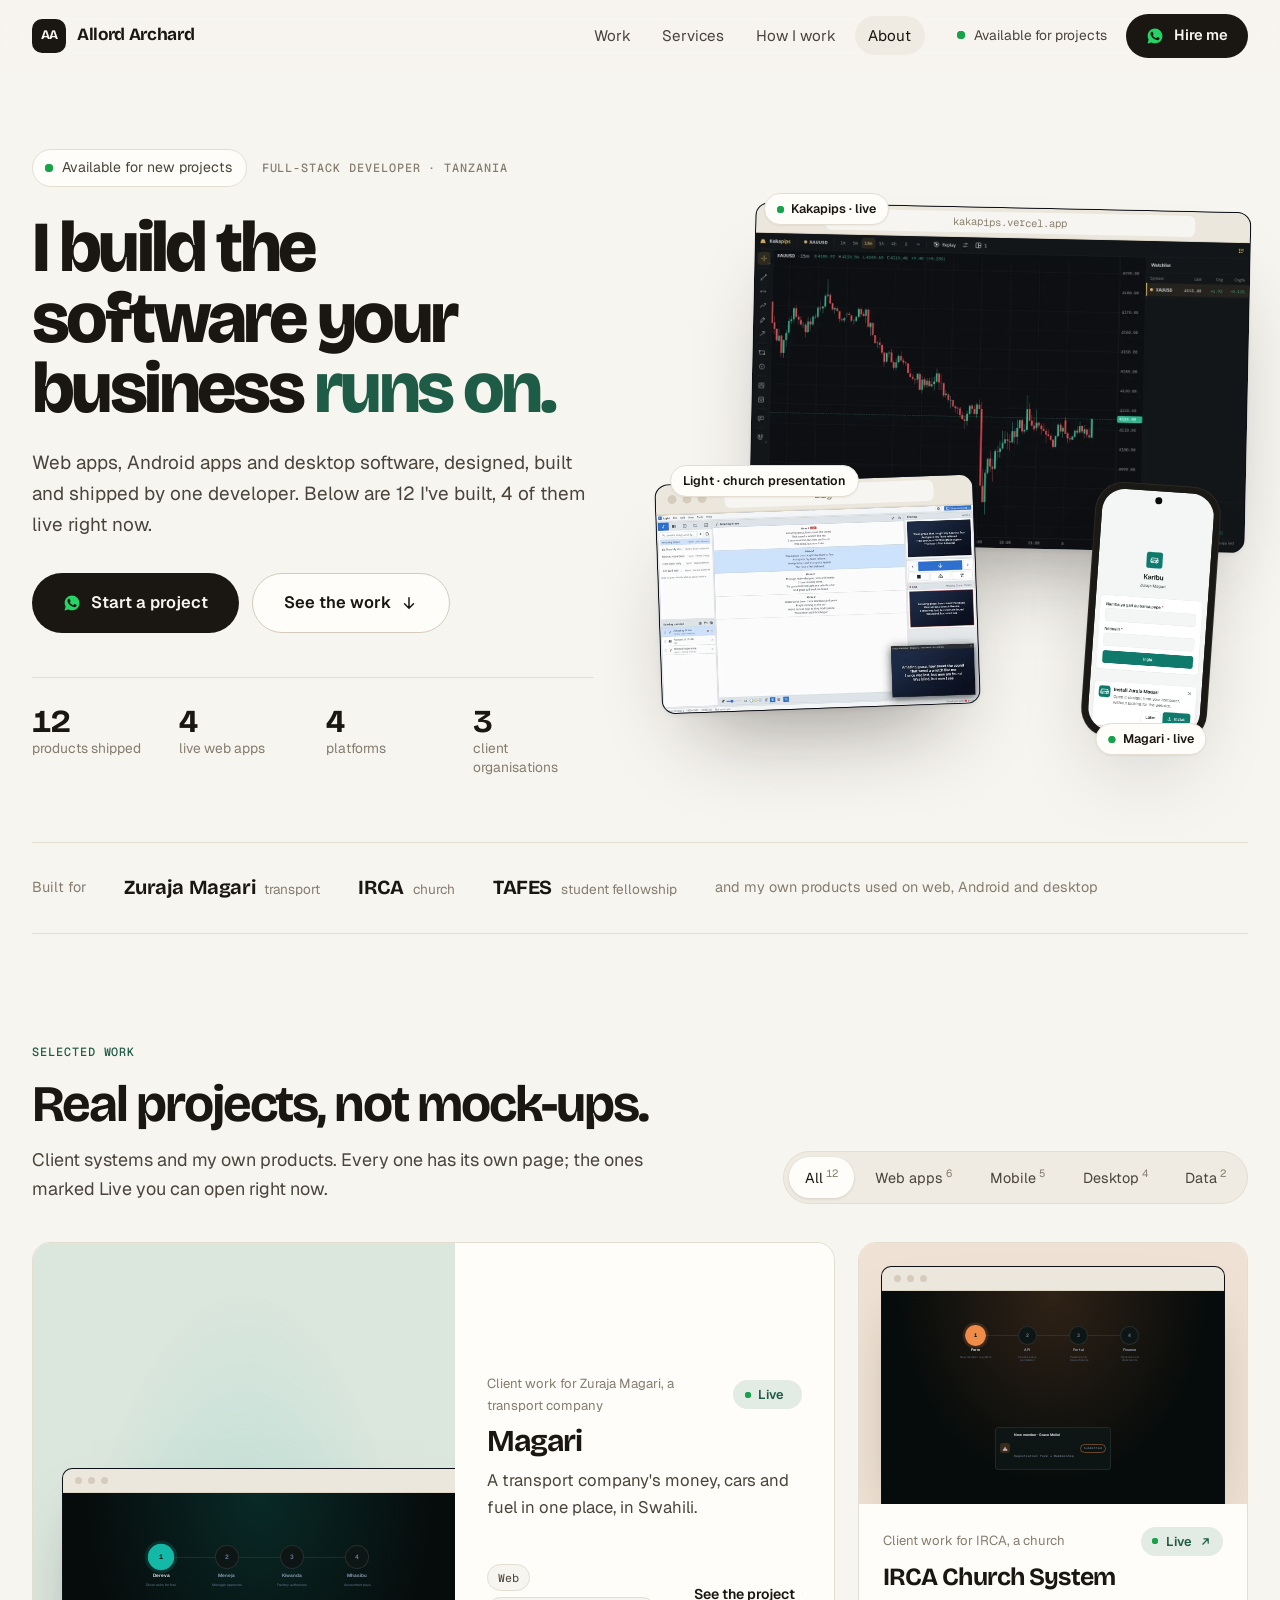
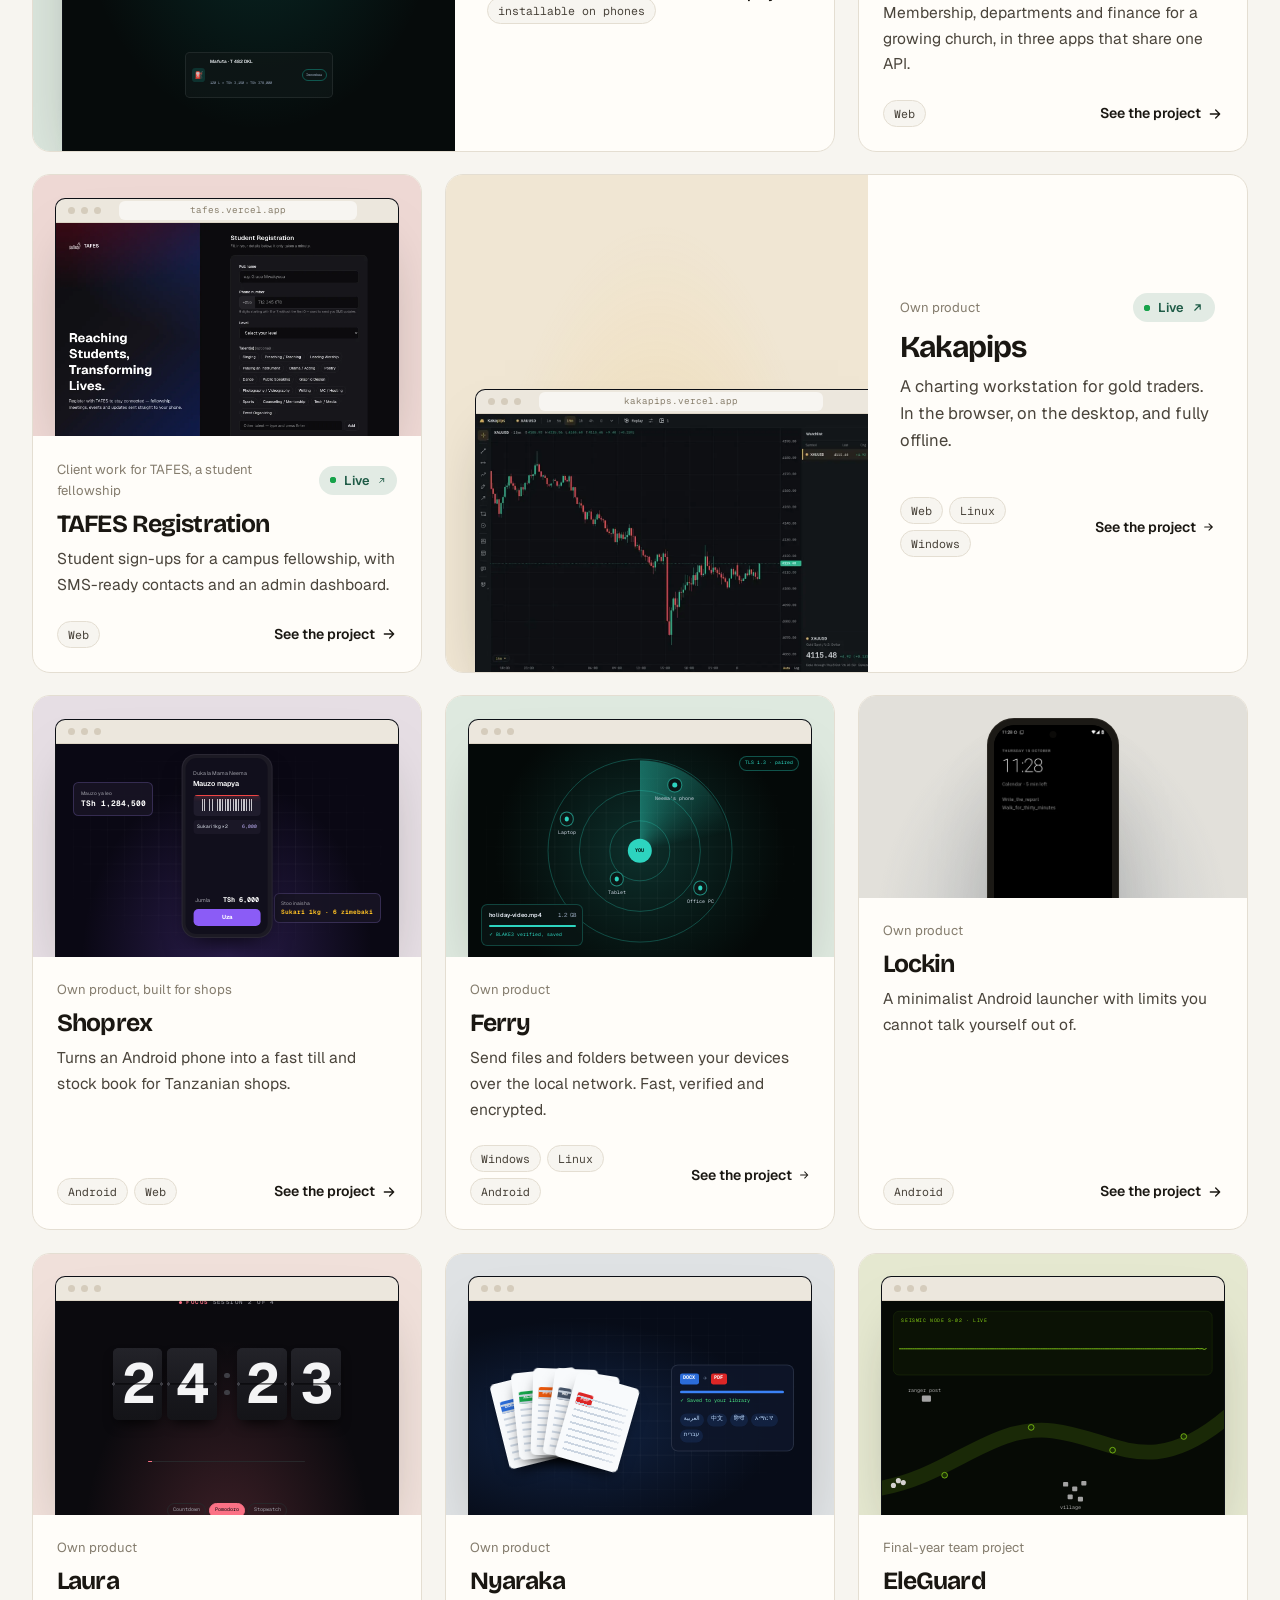
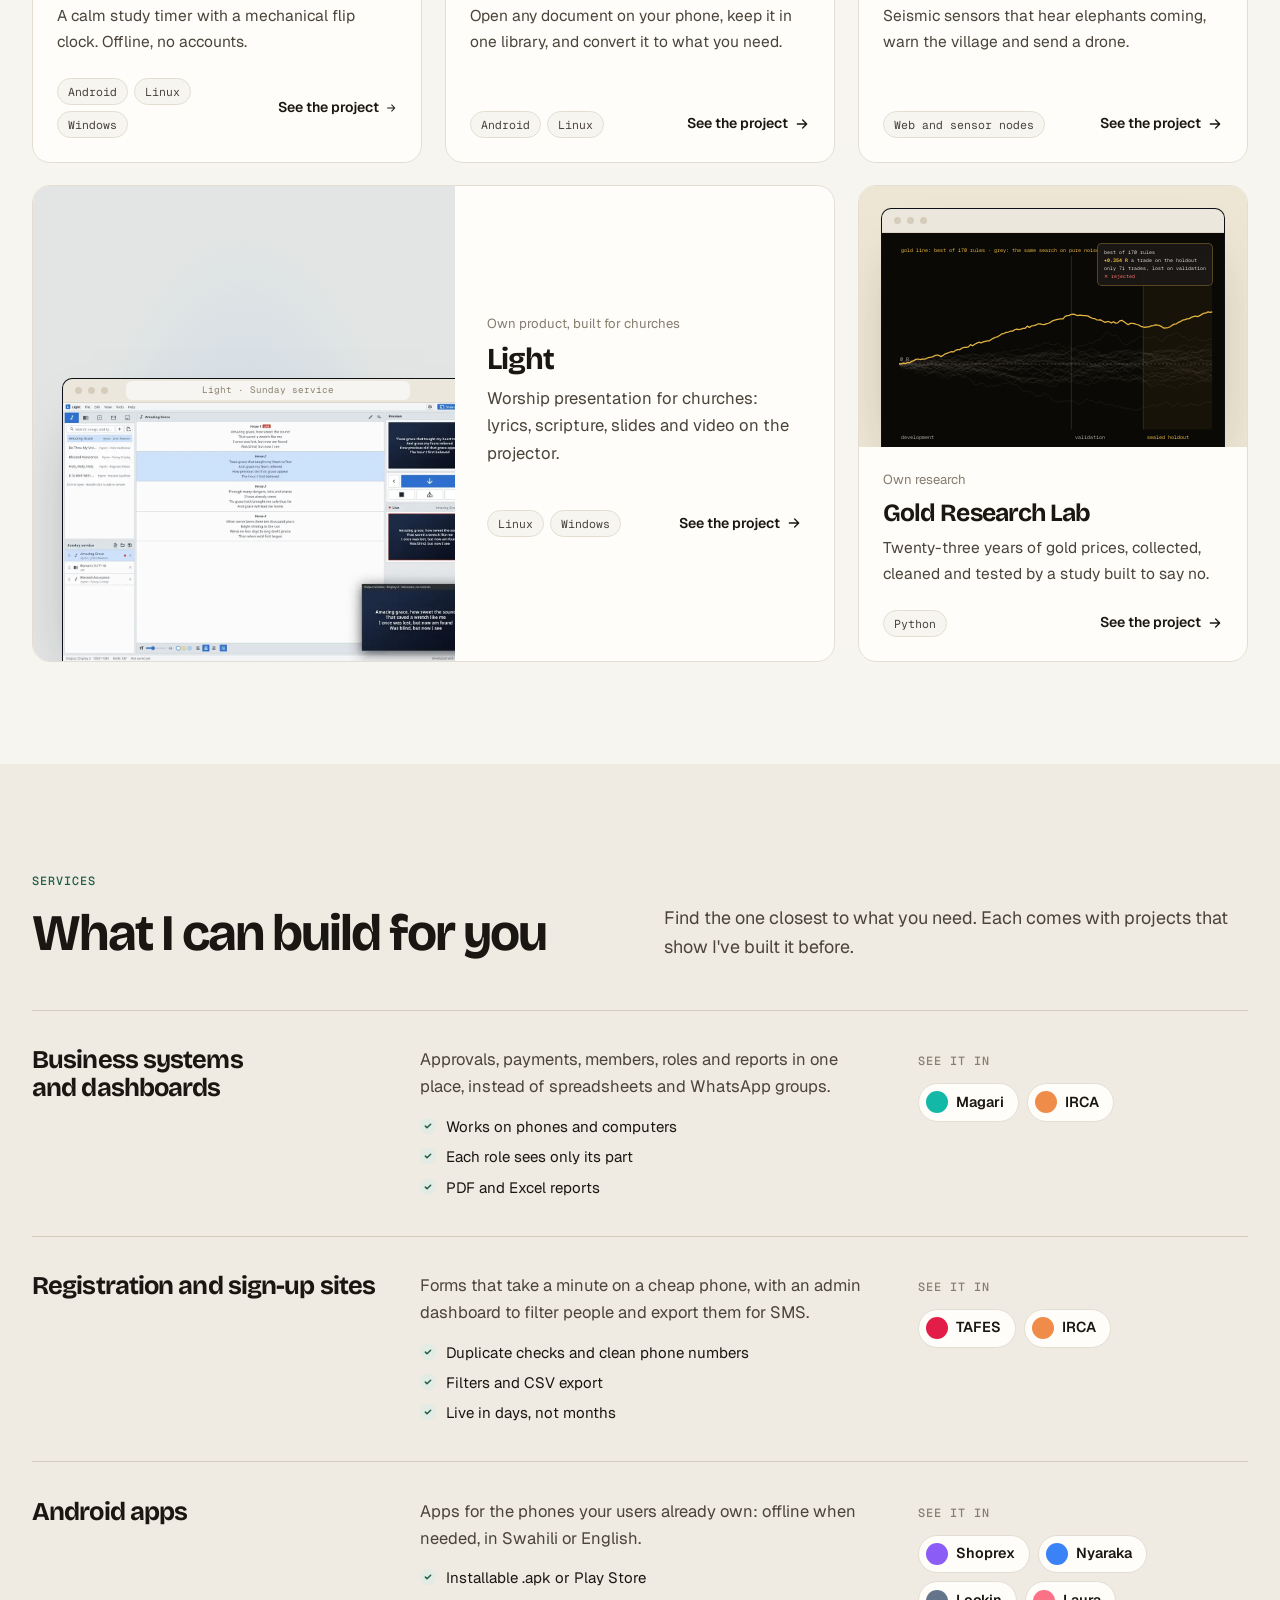
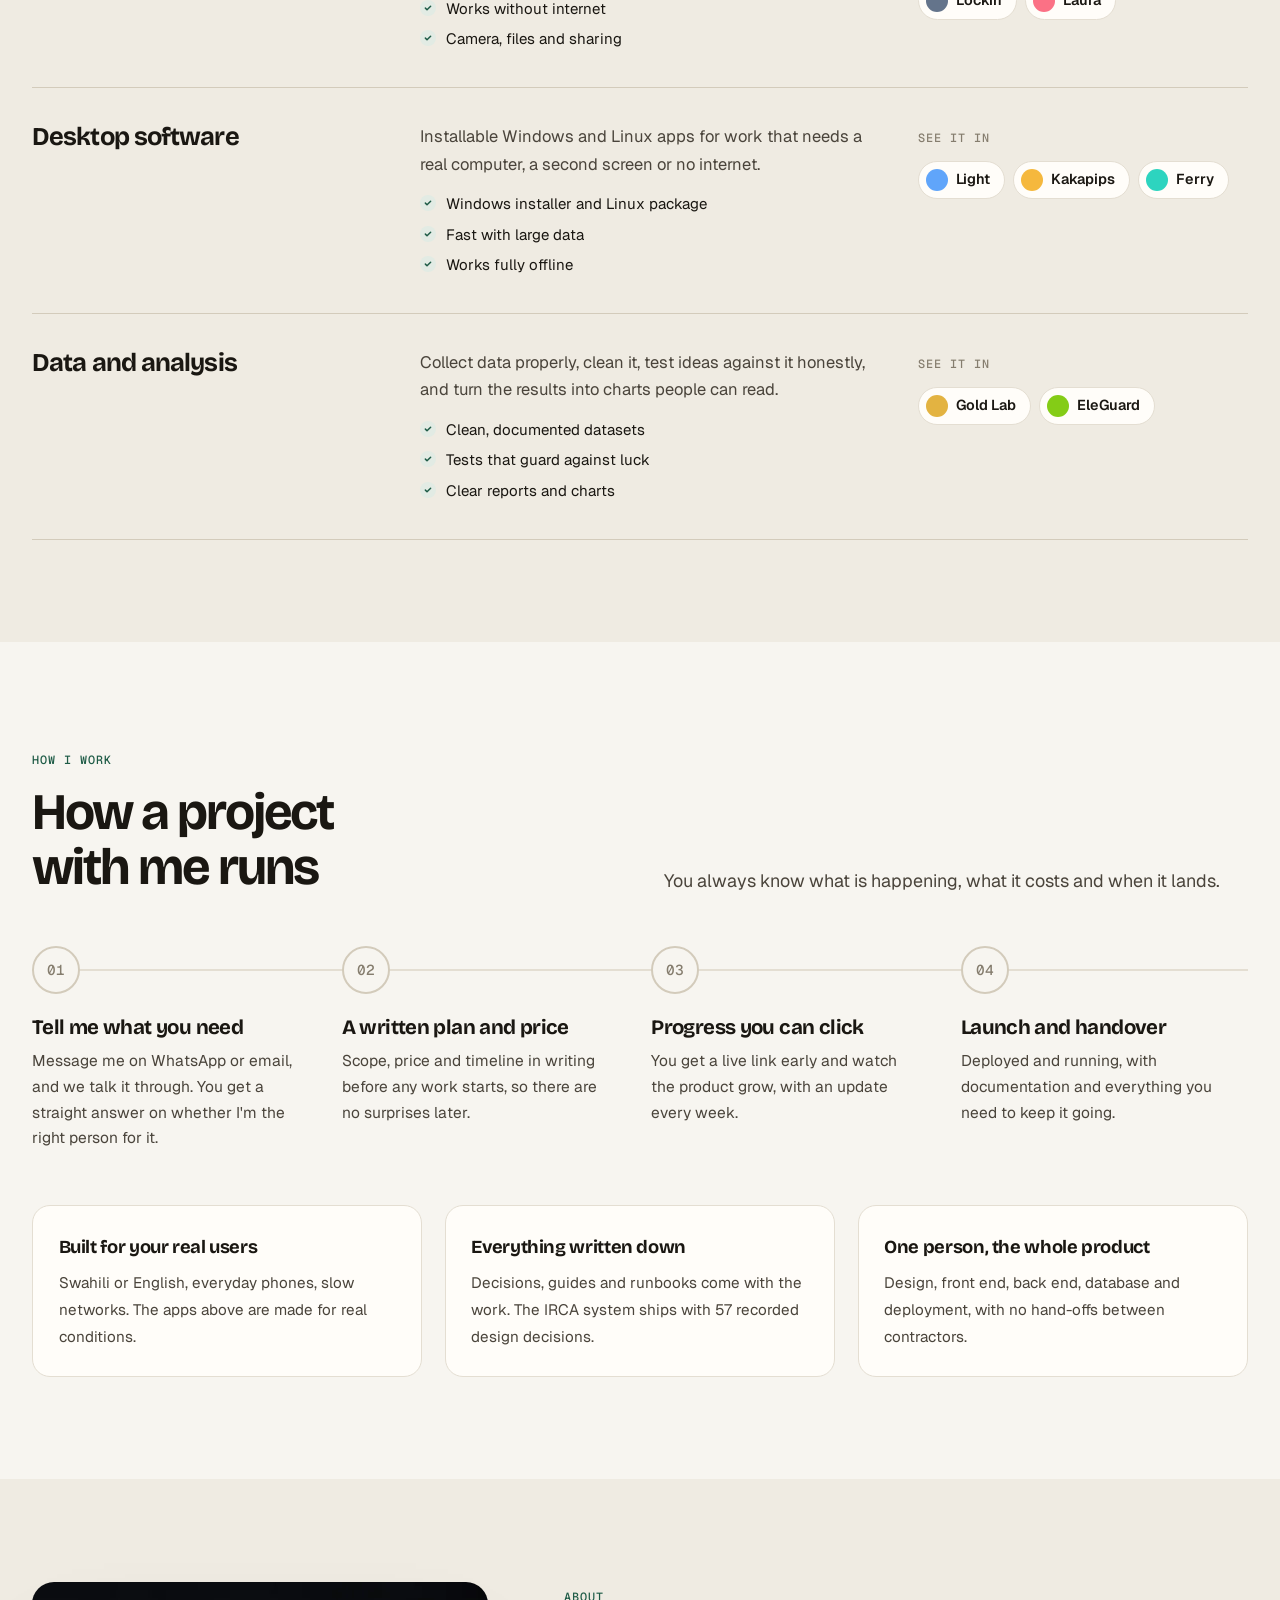
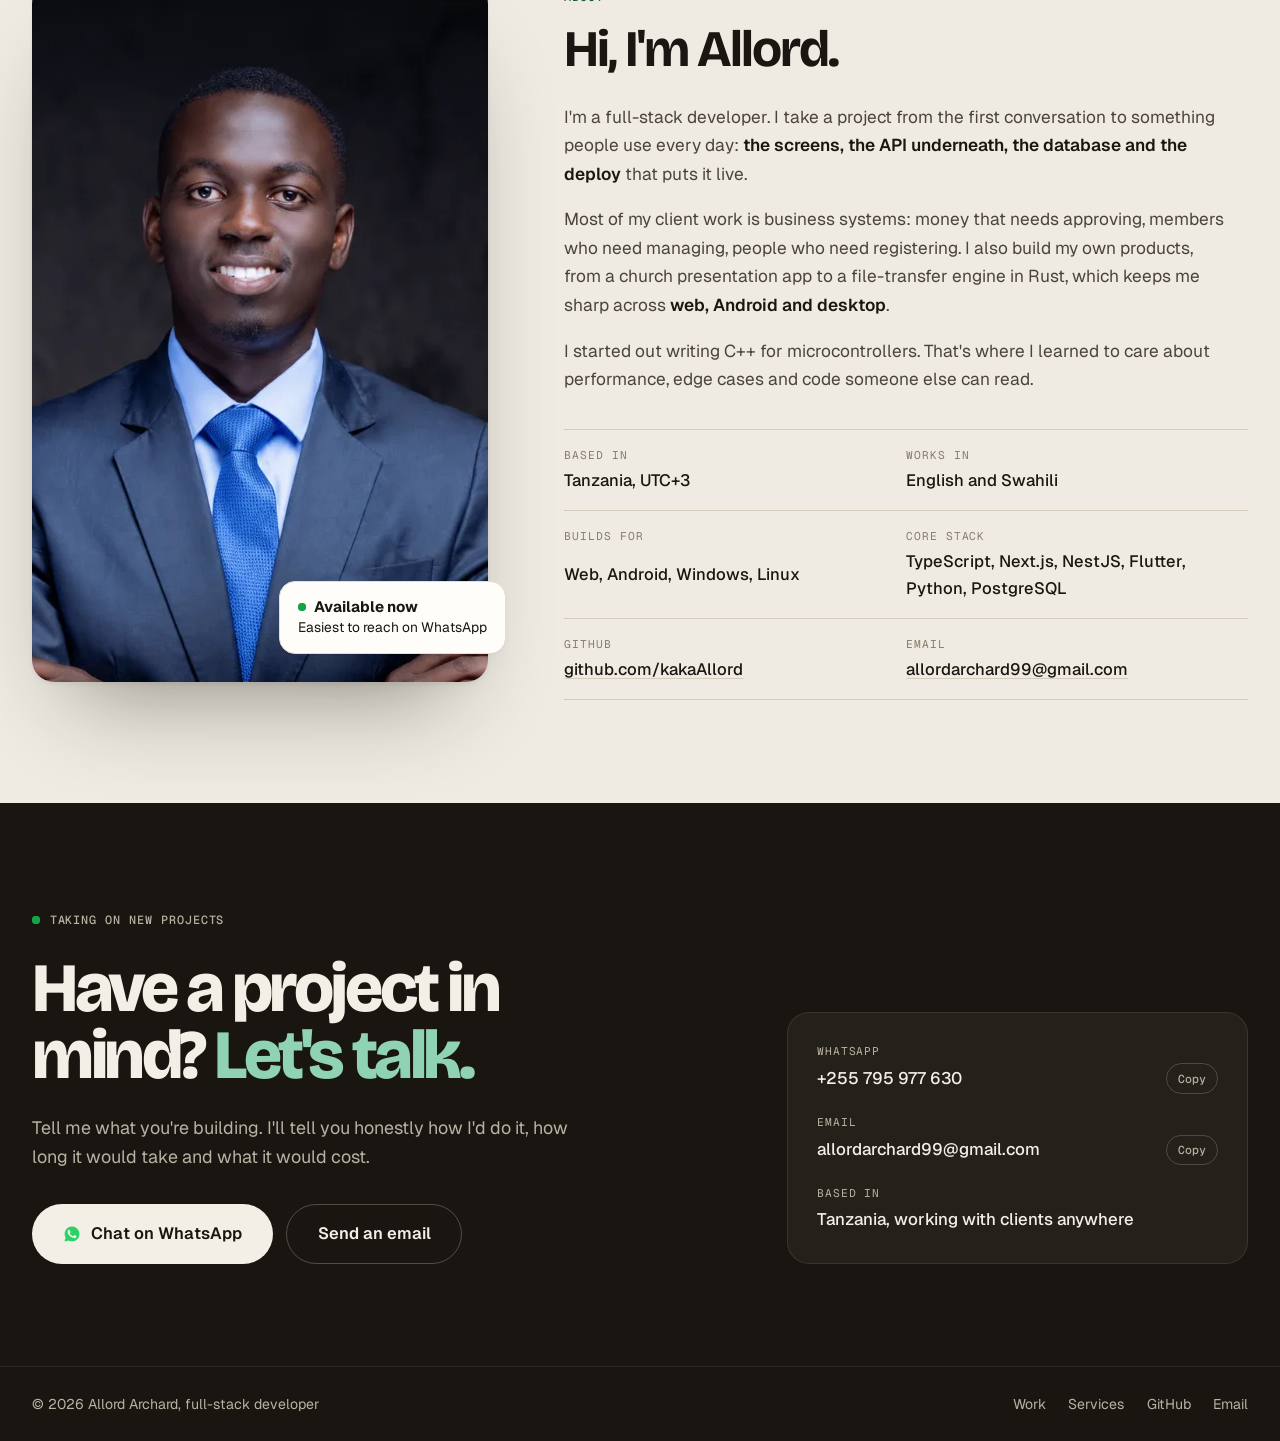
==== commit 765adc2c: "Rebuild the home page and project pages for people hiring The work now starts on the second screen: " ====
--- a/index.html
+++ b/index.html
@@ -1,53 +1,33 @@
 <!DOCTYPE html>
-<html lang="en" data-theme="dark">
+<html lang="en">
 <head>
 <meta charset="UTF-8" />
 <meta name="viewport" content="width=device-width, initial-scale=1.0" />
-<!-- ============================================================
-     SEO
-     If you move to a custom domain, change every occurrence of
-     https://kakaallord.github.io/me-portifolio/ below, plus the
-     same URL in sitemap.xml and robots.txt.
-     ============================================================ -->
-<title>Allord Archard, Full-Stack Developer | React, Node &amp; Python</title>
-<meta name="description" content="Freelance full-stack developer building web apps end to end: React and TypeScript front ends, Node and Python APIs, AI features and hardware-connected products. Available for new projects." />
+<!-- Generated by tools/build-projects.mjs. Edit tools/projects.mjs or the build script, then rebuild. -->
+<title>Allord Archard, Full-Stack Developer | Web, Mobile &amp; Desktop Apps</title>
+<meta name="description" content="Freelance full-stack developer in Tanzania. Business systems, registration sites, Android apps and desktop software, designed, built and shipped end to end. See 12 real projects." />
 <meta name="author" content="Allord Archard" />
-<meta name="robots" content="index, follow, max-image-preview:large, max-snippet:-1" />
-<meta name="theme-color" content="#05070c" />
+<meta name="robots" content="index, follow, max-image-preview:large" />
+<meta name="theme-color" content="#f7f5f0" />
 <link rel="canonical" href="https://kakaallord.github.io/me-portifolio/" />
-
-<!-- Open Graph -->
-<meta property="og:type" content="profile" />
+<meta property="og:type" content="website" />
 <meta property="og:site_name" content="Allord Archard" />
-<meta property="og:locale" content="en_US" />
 <meta property="og:url" content="https://kakaallord.github.io/me-portifolio/" />
-<meta property="og:title" content="Allord Archard, Full-Stack Developer" />
-<meta property="og:description" content="I build web apps end to end: the interface, the API behind it and the infrastructure it runs on. Available for freelance work." />
+<meta property="og:title" content="Allord Archard, Full-Stack Developer | Web, Mobile &amp; Desktop Apps" />
+<meta property="og:description" content="Freelance full-stack developer in Tanzania. Business systems, registration sites, Android apps and desktop software, designed, built and shipped end to end. See 12 real projects." />
 <meta property="og:image" content="https://kakaallord.github.io/me-portifolio/assets/img/og.jpg" />
-<meta property="og:image:width" content="1200" />
-<meta property="og:image:height" content="630" />
-<meta property="og:image:alt" content="Allord Archard, full-stack developer" />
-<meta property="profile:first_name" content="Allord" />
-<meta property="profile:last_name" content="Archard" />
-
-<!-- Twitter / X -->
 <meta name="twitter:card" content="summary_large_image" />
-<meta name="twitter:title" content="Allord Archard, Full-Stack Developer" />
-<meta name="twitter:description" content="I build web apps end to end: the interface, the API behind it and the infrastructure it runs on. Available for freelance work." />
+<meta name="twitter:title" content="Allord Archard, Full-Stack Developer | Web, Mobile &amp; Desktop Apps" />
+<meta name="twitter:description" content="Freelance full-stack developer in Tanzania. Business systems, registration sites, Android apps and desktop software, designed, built and shipped end to end. See 12 real projects." />
 <meta name="twitter:image" content="https://kakaallord.github.io/me-portifolio/assets/img/og.jpg" />
-<meta name="twitter:image:alt" content="Allord Archard, full-stack developer" />
-
 <link rel="icon" href="assets/img/favicon.svg" type="image/svg+xml" />
-<link rel="apple-touch-icon" href="assets/img/favicon.svg" />
 <link rel="manifest" href="site.webmanifest" />
 <link rel="preconnect" href="https://fonts.googleapis.com" />
 <link rel="preconnect" href="https://fonts.gstatic.com" crossorigin />
-<link href="https://fonts.googleapis.com/css2?family=JetBrains+Mono:wght@400;500;700&amp;family=Sora:wght@300;400;600;700;800&amp;display=swap" rel="stylesheet" />
-<link rel="stylesheet" href="assets/css/style.css" />
+<link href="https://fonts.googleapis.com/css2?family=Bricolage+Grotesque:opsz,wght@12..96,600..800&family=Geist:wght@400;500;600&family=Geist+Mono:wght@400;500&display=swap" rel="stylesheet" />
+<link rel="stylesheet" href="assets/css/site.css" />
 <link rel="stylesheet" href="assets/css/visuals.css" />
-<link rel="stylesheet" href="assets/css/projects.css" />
-
-<!-- Structured data. Everything here is stated on the page itself. -->
+<script>document.documentElement.classList.add('js')</script>
 <script type="application/ld+json">
 {
   "@context": "https://schema.org",
@@ -56,14 +36,19 @@
       "@type": "Person",
       "@id": "https://kakaallord.github.io/me-portifolio/#allord",
       "name": "Allord Archard",
-      "givenName": "Allord",
-      "familyName": "Archard",
       "jobTitle": "Full-Stack Developer",
-      "description": "Full-stack developer building web products end to end: interface, API and infrastructure, with a background in AI and embedded systems.",
       "url": "https://kakaallord.github.io/me-portifolio/",
       "image": "https://kakaallord.github.io/me-portifolio/assets/img/allord.jpg",
       "email": "mailto:allordarchard99@gmail.com",
       "telephone": "+255795977630",
+      "address": {
+        "@type": "PostalAddress",
+        "addressCountry": "TZ"
+      },
+      "knowsLanguage": [
+        "en",
+        "sw"
+      ],
       "sameAs": [
         "https://github.com/kakaAllord",
         "https://wa.me/255795977630"
@@ -71,420 +56,315 @@
       "knowsAbout": [
         "Full-stack development",
         "TypeScript",
-        "JavaScript",
-        "React",
-        "Node.js",
+        "Next.js",
+        "NestJS",
+        "PostgreSQL",
+        "Flutter",
+        "Android",
+        "Electron",
+        "Rust",
         "Python",
-        "REST APIs",
-        "PostgreSQL",
-        "Docker",
-        "Artificial intelligence",
-        "Machine learning",
-        "Large language model agents",
-        "Retrieval-augmented generation",
-        "Computer vision",
-        "Embedded systems",
-        "C++",
-        "Internet of things"
-      ],
-      "knowsLanguage": "en"
-    },
-    {
-      "@type": "WebSite",
-      "@id": "https://kakaallord.github.io/me-portifolio/#website",
-      "url": "https://kakaallord.github.io/me-portifolio/",
-      "name": "Allord Archard, Full-Stack Developer",
-      "description": "Portfolio of Allord Archard, freelance full-stack developer.",
-      "inLanguage": "en",
-      "publisher": { "@id": "https://kakaallord.github.io/me-portifolio/#allord" }
-    },
-    {
-      "@type": "ProfilePage",
-      "@id": "https://kakaallord.github.io/me-portifolio/#webpage",
-      "url": "https://kakaallord.github.io/me-portifolio/",
-      "name": "Allord Archard, Full-Stack Developer",
-      "isPartOf": { "@id": "https://kakaallord.github.io/me-portifolio/#website" },
-      "about": { "@id": "https://kakaallord.github.io/me-portifolio/#allord" },
-      "primaryImageOfPage": "https://kakaallord.github.io/me-portifolio/assets/img/og.jpg",
-      "inLanguage": "en"
+        "Data analysis"
+      ]
     },
     {
       "@type": "ProfessionalService",
       "@id": "https://kakaallord.github.io/me-portifolio/#service",
-      "name": "Allord Archard, Freelance Software Development",
-      "description": "Freelance web application development: front end, APIs and backends, AI features and hardware-connected builds.",
+      "name": "Allord Archard, Software Development",
       "url": "https://kakaallord.github.io/me-portifolio/",
-      "image": "https://kakaallord.github.io/me-portifolio/assets/img/og.jpg",
-      "provider": { "@id": "https://kakaallord.github.io/me-portifolio/#allord" },
+      "provider": {
+        "@id": "https://kakaallord.github.io/me-portifolio/#allord"
+      },
       "areaServed": "Worldwide",
-      "availableLanguage": "en",
       "hasOfferCatalog": {
         "@type": "OfferCatalog",
         "name": "Services",
         "itemListElement": [
-          { "@type": "Offer", "itemOffered": { "@type": "Service", "name": "Web apps & interfaces", "description": "Responsive, fast front ends: dashboards, portals and landing pages built with React and TypeScript." } },
-          { "@type": "Offer", "itemOffered": { "@type": "Service", "name": "APIs & backends", "description": "REST and realtime APIs, authentication, payments, databases and deployment pipelines." } },
-          { "@type": "Offer", "itemOffered": { "@type": "Service", "name": "AI features & automation", "description": "LLM assistants over your own documents, retrieval-augmented generation, workflow automation and computer vision." } },
-          { "@type": "Offer", "itemOffered": { "@type": "Service", "name": "Hardware-connected builds", "description": "Firmware plus the software that talks to it, for products involving real devices." } }
+          {
+            "@type": "Offer",
+            "itemOffered": {
+              "@type": "Service",
+              "name": "Business systems and dashboards",
+              "description": "Approvals, payments, members, roles and reports in one place, instead of spreadsheets and WhatsApp groups."
+            }
+          },
+          {
+            "@type": "Offer",
+            "itemOffered": {
+              "@type": "Service",
+              "name": "Registration and sign-up sites",
+              "description": "Forms that take a minute on a cheap phone, with an admin dashboard to filter people and export them for SMS."
+            }
+          },
+          {
+            "@type": "Offer",
+            "itemOffered": {
+              "@type": "Service",
+              "name": "Android apps",
+              "description": "Apps for the phones your users already own: offline when needed, in Swahili or English."
+            }
+          },
+          {
+            "@type": "Offer",
+            "itemOffered": {
+              "@type": "Service",
+              "name": "Desktop software",
+              "description": "Installable Windows and Linux apps for work that needs a real computer, a second screen or no internet."
+            }
+          },
+          {
+            "@type": "Offer",
+            "itemOffered": {
+              "@type": "Service",
+              "name": "Data and analysis",
+              "description": "Collect data properly, clean it, test ideas against it honestly, and turn the results into charts people can read."
+            }
+          }
         ]
       }
+    },
+    {
+      "@type": "ItemList",
+      "name": "Projects",
+      "itemListElement": [
+        {
+          "@type": "ListItem",
+          "position": 1,
+          "url": "https://kakaallord.github.io/me-portifolio/projects/magari/",
+          "name": "Magari"
+        },
+        {
+          "@type": "ListItem",
+          "position": 2,
+          "url": "https://kakaallord.github.io/me-portifolio/projects/irca/",
+          "name": "IRCA Church System"
+        },
+        {
+          "@type": "ListItem",
+          "position": 3,
+          "url": "https://kakaallord.github.io/me-portifolio/projects/tafes/",
+          "name": "TAFES Registration"
+        },
+        {
+          "@type": "ListItem",
+          "position": 4,
+          "url": "https://kakaallord.github.io/me-portifolio/projects/kakapips/",
+          "name": "Kakapips"
+        },
+        {
+          "@type": "ListItem",
+          "position": 5,
+          "url": "https://kakaallord.github.io/me-portifolio/projects/shoprex/",
+          "name": "Shoprex"
+        },
+        {
+          "@type": "ListItem",
+          "position": 6,
+          "url": "https://kakaallord.github.io/me-portifolio/projects/ferry/",
+          "name": "Ferry"
+        },
+        {
+          "@type": "ListItem",
+          "position": 7,
+          "url": "https://kakaallord.github.io/me-portifolio/projects/lockin/",
+          "name": "Lockin"
+        },
+        {
+          "@type": "ListItem",
+          "position": 8,
+          "url": "https://kakaallord.github.io/me-portifolio/projects/laura/",
+          "name": "Laura"
+        },
+        {
+          "@type": "ListItem",
+          "position": 9,
+          "url": "https://kakaallord.github.io/me-portifolio/projects/nyaraka/",
+          "name": "Nyaraka"
+        },
+        {
+          "@type": "ListItem",
+          "position": 10,
+          "url": "https://kakaallord.github.io/me-portifolio/projects/eleguard/",
+          "name": "EleGuard"
+        },
+        {
+          "@type": "ListItem",
+          "position": 11,
+          "url": "https://kakaallord.github.io/me-portifolio/projects/light/",
+          "name": "Light"
+        },
+        {
+          "@type": "ListItem",
+          "position": 12,
+          "url": "https://kakaallord.github.io/me-portifolio/projects/gold-lab/",
+          "name": "Gold Research Lab"
+        }
+      ]
     }
   ]
 }
 </script>
 </head>
 <body>
-
-<!-- ============ BOOT ============ -->
-<div class="boot" id="boot" aria-hidden="true">
-  <div class="boot__inner">
-    <div class="boot__logo" id="bootLogo">AA<span class="boot__logo-cursor"></span></div>
-
-    <div class="boot__win">
-      <div class="boot__win-bar">
-        <span class="tdot tdot--r"></span><span class="tdot tdot--y"></span><span class="tdot tdot--g"></span>
-        <span class="boot__win-title">allord@dev</span>
-      </div>
-      <div class="boot__log" id="bootLog"></div>
-      <div class="boot__scan" aria-hidden="true"></div>
-    </div>
-
-    <div class="boot__meter">
-      <div class="boot__bar"><span id="bootBar"></span></div>
-      <span class="boot__pct" id="bootPct">0%</span>
-    </div>
-
-    <p class="boot__skip">click anywhere to skip</p>
+<a href="#main" class="skip-link">Skip to content</a>
+
+<header class="nav" id="nav">
+  <div class="wrap nav__inner">
+    <a href="" class="brand"><span class="brand__mark">AA</span>Allord Archard</a>
+    <nav class="nav__links" aria-label="Primary">
+      <a href="#work">Work</a>
+      <a href="#services">Services</a>
+      <a href="#process">How I work</a>
+      <a href="#about">About</a>
+    </nav>
+    <div class="nav__cta">
+      <span class="nav__status"><span class="dot"></span>Available for projects</span>
+      <a class="btn btn--ink btn--wa" data-whatsapp href="https://wa.me/255795977630"><svg class="wa-ic" viewBox="0 0 24 24" fill="currentColor" aria-hidden="true"><path fill-rule="evenodd" d="M12.04 2C6.6 2 2.18 6.42 2.18 11.86c0 1.74.46 3.44 1.32 4.94L2 22l5.34-1.4a9.8 9.8 0 004.7 1.2h.01c5.44 0 9.86-4.42 9.86-9.86 0-2.63-1.03-5.11-2.89-6.97A9.8 9.8 0 0012.04 2zm5.43 12.38c-.3-.15-1.75-.86-2.02-.96-.27-.1-.47-.15-.67.15-.2.3-.77.96-.94 1.16-.17.2-.35.22-.65.07-.3-.15-1.25-.46-2.38-1.47-.88-.78-1.47-1.75-1.64-2.05-.17-.3-.02-.46.13-.61.13-.13.3-.35.45-.52.15-.17.2-.3.3-.5.1-.2.05-.37-.03-.52-.07-.15-.67-1.6-.92-2.2-.24-.58-.49-.5-.67-.51h-.57c-.2 0-.52.07-.79.37-.27.3-1.04 1.01-1.04 2.47s1.06 2.86 1.21 3.06c.15.2 2.1 3.2 5.08 4.49.71.3 1.26.49 1.69.63.71.22 1.36.19 1.87.12.57-.09 1.75-.72 2-1.41.25-.69.25-1.28.17-1.41-.07-.13-.27-.2-.57-.35z"/></svg>Hire me</a>
+    </div>
+  </div>
+</header>
+
+<main id="main">
+
+<!-- ============ HERO: who, what, and the work itself in the first view ============ -->
+<section class="hero">
+  <div class="wrap hero__grid">
+    <div>
+      <div class="hero__kicker rise">
+        <span class="pill"><span class="dot"></span>Available for new projects</span>
+        <span class="label">Full-stack developer · Tanzania</span>
+      </div>
+      <h1 class="rise" style="--d:80ms">I build the software your business <em>runs on.</em></h1>
+      <p class="hero__sub rise" style="--d:160ms">Web apps, Android apps and desktop software, designed, built and shipped by one developer. Below are 12 I've built, 4 of them live right now.</p>
+      <div class="hero__actions rise" style="--d:240ms">
+        <a class="btn btn--ink btn--lg btn--wa" data-whatsapp href="https://wa.me/255795977630"><svg class="wa-ic" viewBox="0 0 24 24" fill="currentColor" aria-hidden="true"><path fill-rule="evenodd" d="M12.04 2C6.6 2 2.18 6.42 2.18 11.86c0 1.74.46 3.44 1.32 4.94L2 22l5.34-1.4a9.8 9.8 0 004.7 1.2h.01c5.44 0 9.86-4.42 9.86-9.86 0-2.63-1.03-5.11-2.89-6.97A9.8 9.8 0 0012.04 2zm5.43 12.38c-.3-.15-1.75-.86-2.02-.96-.27-.1-.47-.15-.67.15-.2.3-.77.96-.94 1.16-.17.2-.35.22-.65.07-.3-.15-1.25-.46-2.38-1.47-.88-.78-1.47-1.75-1.64-2.05-.17-.3-.02-.46.13-.61.13-.13.3-.35.45-.52.15-.17.2-.3.3-.5.1-.2.05-.37-.03-.52-.07-.15-.67-1.6-.92-2.2-.24-.58-.49-.5-.67-.51h-.57c-.2 0-.52.07-.79.37-.27.3-1.04 1.01-1.04 2.47s1.06 2.86 1.21 3.06c.15.2 2.1 3.2 5.08 4.49.71.3 1.26.49 1.69.63.71.22 1.36.19 1.87.12.57-.09 1.75-.72 2-1.41.25-.69.25-1.28.17-1.41-.07-.13-.27-.2-.57-.35z"/></svg>Start a project</a>
+        <a class="btn btn--line btn--lg" href="#work">See the work<svg viewBox="0 0 24 24" fill="none" stroke="currentColor" stroke-width="2" stroke-linecap="round" stroke-linejoin="round" aria-hidden="true"><path d="M12 5v14M6 13l6 6 6-6"/></svg></a>
+      </div>
+      <ul class="proof rise" style="--d:320ms">
+        <li><b data-count="12">12</b><span>products shipped</span></li>
+        <li><b data-count="4">4</b><span>live web apps</span></li>
+        <li><b data-count="4">4</b><span>platforms</span></li>
+        <li><b data-count="3">3</b><span>client organisations</span></li>
+      </ul>
+    </div>
+
+    <div class="collage" aria-label="A few of the projects">
+      <a class="collage__item collage__a" href="projects/kakapips/" style="--d:200ms" aria-label="Kakapips">
+        <span class="collage__tag"><span class="dot"></span>Kakapips · live</span>
+        <figure class="frame frame--window"><div class="frame__bar"><i></i><i></i><i></i><span>kakapips.vercel.app</span></div><img src="assets/img/projects/kakapips/chart.webp" alt="Kakapips charting app" fetchpriority="high" decoding="async" /></figure>
+      </a>
+      <a class="collage__item collage__b" href="projects/light/" style="--d:360ms" aria-label="Light">
+        <span class="collage__tag">Light · church presentation</span>
+        <figure class="frame frame--window"><div class="frame__bar"><i></i><i></i><i></i><span>Light</span></div><img src="assets/img/projects/light/s2.webp" alt="Light worship presentation app" loading="lazy" decoding="async" /></figure>
+      </a>
+      <a class="collage__item collage__c" href="projects/magari/" style="--d:520ms" aria-label="Magari">
+        <figure class="frame frame--phone"><img src="assets/img/projects/magari/mobile.webp" alt="Magari fleet app on a phone" loading="lazy" decoding="async" /></figure>
+        <span class="collage__tag"><span class="dot"></span>Magari · live</span>
+      </a>
+    </div>
+  </div>
+</section>
+
+<div class="wrap">
+  <div class="clients" data-reveal>
+    <span class="clients__k">Built for</span>
+    <a href="projects/magari/">Zuraja Magari <small>transport</small></a>
+    <a href="projects/irca/">IRCA <small>church</small></a>
+    <a href="projects/tafes/">TAFES <small>student fellowship</small></a>
+    <span class="clients__k">and my own products used on web, Android and desktop</span>
   </div>
 </div>
 
-<!-- ============ CURSOR ============ -->
-<div class="cursor-ring" id="cursorRing" aria-hidden="true"></div>
-<div class="cursor-dot" id="cursorDot" aria-hidden="true"></div>
-
-<!-- ============ BACKGROUND ============ -->
-<canvas id="bgCanvas" aria-hidden="true"></canvas>
-<div class="glow" aria-hidden="true"></div>
-
-<div class="scroll-progress" aria-hidden="true"><span id="scrollBar"></span></div>
-
-<a href="#main" class="skip-link">Skip to content</a>
-
-<!-- ============ NAV ============ -->
-<header class="nav" id="nav">
-  <div class="container nav__inner">
-    <a href="#home" class="brand" data-cursor="link">
-      <span class="brand__mark">&lt;/&gt;</span>
-      <span class="brand__name">allord<span class="accent">.archard</span></span>
-    </a>
-
-    <nav class="nav__links" id="navLinks" aria-label="Primary">
-      <a href="#about"    data-cursor="link">About</a>
-      <a href="#services" data-cursor="link">What I do</a>
-      <a href="#work"     data-cursor="link">Projects</a>
-      <a href="#contact" class="nav__cta" data-cursor="link">Let&#39;s talk</a>
-    </nav>
-
-    <div class="nav__tools">
-      <button class="icon-btn" id="themeToggle" aria-label="Toggle colour theme" data-cursor="link">
-        <svg class="i-sun"  viewBox="0 0 24 24" fill="none" stroke="currentColor" stroke-width="1.7" stroke-linecap="round"><circle cx="12" cy="12" r="4.2"/><path d="M12 2.5v2M12 19.5v2M2.5 12h2M19.5 12h2M5 5l1.4 1.4M17.6 17.6L19 19M19 5l-1.4 1.4M6.4 17.6L5 19"/></svg>
-        <svg class="i-moon" viewBox="0 0 24 24" fill="none" stroke="currentColor" stroke-width="1.7" stroke-linecap="round" stroke-linejoin="round"><path d="M20 14.5A8.2 8.2 0 019.5 4a8.5 8.5 0 1010.5 10.5z"/></svg>
-      </button>
-      <button class="burger" id="burger" aria-label="Open menu" aria-expanded="false"><span></span><span></span></button>
-    </div>
-  </div>
-</header>
-
-<main id="main">
-
-<!-- ============ HERO ============ -->
-<section class="hero" id="home">
-  <div class="container hero__grid">
-
-    <div class="hero__copy">
-      <p class="eyebrow" data-reveal><span class="dot"></span> Available for freelance work</p>
-
-      <h1 class="hero__title" data-reveal data-reveal-delay="60">
-        <span class="hero__name" data-split>Allord Archard</span>
-        <span class="hero__role grad">Full-stack developer</span>
-      </h1>
-
-      <p class="hero__pitch" data-reveal data-reveal-delay="120">
-        Got a project? <span class="accent">Let&#39;s work together.</span>
-      </p>
-
-      <div class="hero__actions" data-reveal data-reveal-delay="160">
-        <a class="btn btn--wa magnetic" data-whatsapp href="#" data-cursor="link">
-          <svg viewBox="0 0 24 24" fill="currentColor" aria-hidden="true"><path fill-rule="evenodd" d="M12.04 2C6.6 2 2.18 6.42 2.18 11.86c0 1.74.46 3.44 1.32 4.94L2 22l5.34-1.4a9.8 9.8 0 004.7 1.2h.01c5.44 0 9.86-4.42 9.86-9.86 0-2.63-1.03-5.11-2.89-6.97A9.8 9.8 0 0012.04 2zm5.43 12.38c-.3-.15-1.75-.86-2.02-.96-.27-.1-.47-.15-.67.15-.2.3-.77.96-.94 1.16-.17.2-.35.22-.65.07-.3-.15-1.25-.46-2.38-1.47-.88-.78-1.47-1.75-1.64-2.05-.17-.3-.02-.46.13-.61.13-.13.3-.35.45-.52.15-.17.2-.3.3-.5.1-.2.05-.37-.03-.52-.07-.15-.67-1.6-.92-2.2-.24-.58-.49-.5-.67-.51h-.57c-.2 0-.52.07-.79.37-.27.3-1.04 1.01-1.04 2.47s1.06 2.86 1.21 3.06c.15.2 2.1 3.2 5.08 4.49.71.3 1.26.49 1.69.63.71.22 1.36.19 1.87.12.57-.09 1.75-.72 2-1.41.25-.69.25-1.28.17-1.41-.07-.13-.27-.2-.57-.35z"/></svg>
-          <span>Start a conversation</span>
-        </a>
-        <a class="btn btn--ghost magnetic" href="#work" data-cursor="link">
-          <span>See my projects</span>
-          <svg viewBox="0 0 24 24" fill="none" stroke="currentColor" stroke-width="2" stroke-linecap="round" stroke-linejoin="round"><path d="M5 12h14M13 6l6 6-6 6"/></svg>
-        </a>
-      </div>
-
-      <p class="hero__typed" data-reveal data-reveal-delay="220">
-        <span class="prompt">$</span>
-        <span class="typed-prefix">I build</span>
-        <span id="typed" class="typed"></span><span class="caret" aria-hidden="true"></span>
-      </p>
-
-      <p class="hero__lede" data-reveal data-reveal-delay="260">
-        Web products end to end: the interface, the API behind it and the infrastructure it
-        runs on. <b>TypeScript</b> and <b>Python</b> day to day, plus a background in AI and
-        hardware for the projects that go deeper than the browser.
-      </p>
-
-      <ul class="hero__stack" data-reveal data-reveal-delay="300">
-        <li>TypeScript</li><li>React</li><li>Node.js</li><li>Python</li><li>Postgres</li><li>AI / ML</li>
-      </ul>
-    </div>
-
-    <!-- Terminal -->
-    <div class="hero__panel" data-reveal data-reveal-delay="200">
-      <div class="terminal">
-        <div class="terminal__bar">
-          <span class="tdot tdot--r"></span><span class="tdot tdot--y"></span><span class="tdot tdot--g"></span>
-          <span class="terminal__title">allord@dev ~/projects</span>
-        </div>
-        <pre class="terminal__body" id="termBody"></pre>
-      </div>
-    </div>
-  </div>
-</section>
-
-<!-- ============ STACK STRIP ============ -->
-<div class="marquee" aria-hidden="true"><div class="marquee__track"><span>TypeScript<i></i>React<i></i>Next.js<i></i>Node.js<i></i>NestJS<i></i>Python<i></i>PostgreSQL<i></i>Flutter<i></i>Rust<i></i>Electron<i></i>Docker<i></i>AI / ML<i></i></span><span>TypeScript<i></i>React<i></i>Next.js<i></i>Node.js<i></i>NestJS<i></i>Python<i></i>PostgreSQL<i></i>Flutter<i></i>Rust<i></i>Electron<i></i>Docker<i></i>AI / ML<i></i></span></div></div>
-
-<!-- ============ STATEMENT ============ -->
-<section class="statement" aria-label="What I do, in one line">
-  <div class="container">
-    <p class="scrub" data-scrub data-scrub-hot="every,day,twelve">I take an idea from the first conversation to something people use every day: the screens, the API, the database and the deploy. Twelve of them are below, each with its own page.</p>
-  </div>
-</section>
-
-<!-- ============ ABOUT ============ -->
-<section class="section" id="about">
-  <div class="container">
-    <h2 class="section-title" data-reveal><i>01</i> About</h2>
-
-    <div class="about__grid">
-      <div class="about__media" data-reveal>
-        <div class="avatar" id="avatar">
-          <!-- sources are set from config.js, so nothing is requested until a photo exists -->
-          <picture>
-            <source id="avatarWebp" type="image/webp" />
-            <img id="avatarImg" width="700" height="700" decoding="async"
-                 alt="Allord Archard, full-stack developer" />
-          </picture>
-          <span class="avatar__fallback" aria-hidden="true">AA</span>
-        </div>
-        <ul class="about__facts">
-          <li><b data-count="3" data-suffix="+">3+</b><span>years building</span></li>
-          <li><b data-count="12" data-suffix="+">12+</b><span>projects shipped</span></li>
-        </ul>
-      </div>
-
-      <div class="about__text">
-        <p data-reveal>
-          I&#39;m <b>Allord Archard</b>, a full-stack developer. I take projects from a first
-          conversation to something running in production: the interface people use, the API
-          underneath, the database, and the deploy that puts it live.
-        </p>
-        <p data-reveal data-reveal-delay="80">
-          Most of my work is <b>React and TypeScript</b> on the front, <b>Node or Python</b> on the
-          back. I also build AI features that pull their weight, like assistants, document search
-          and image processing, rather than something bolted on for the sake of it.
-        </p>
-        <p data-reveal data-reveal-delay="160">
-          I started out writing C++ for microcontrollers, which is where I learned to care about
-          performance, edge cases and code someone else can read. That shows up in everything I
-          build now, and it means I can take on hardware-connected projects most web developers
-          would pass on.
-        </p>
-        <p data-reveal data-reveal-delay="220">
-          Clear updates, honest timelines, no disappearing acts. If that sounds like what you
-          need, say hello.
-        </p>
-      </div>
-    </div>
-  </div>
-</section>
-
-<!-- ============ SERVICES ============ -->
-<section class="section" id="services">
-  <div class="container">
-    <h2 class="section-title" data-reveal><i>02</i> What I do</h2>
-    <p class="section-lede" data-reveal>Take one piece or the whole build; I can cover all of it.</p>
-
-    <div class="services__grid">
-
-      <article class="card service spot" data-reveal>
-        <span class="service__icon">
-          <svg viewBox="0 0 24 24" fill="none" stroke="currentColor" stroke-width="1.6" stroke-linecap="round" stroke-linejoin="round"><rect x="2.5" y="4" width="19" height="14" rx="2"/><path d="M2.5 8.5h19M8 21h8"/></svg>
-        </span>
-        <h3>Web apps &amp; interfaces</h3>
-        <p>Responsive, fast front ends that work on every screen: dashboards, portals, landing pages and everything between.</p>
-        <ul class="pills"><li>React</li><li>TypeScript</li><li>Next.js</li><li>Tailwind</li></ul>
-      </article>
-
-      <article class="card service spot" data-reveal data-reveal-delay="80">
-        <span class="service__icon">
-          <svg viewBox="0 0 24 24" fill="none" stroke="currentColor" stroke-width="1.6" stroke-linecap="round"><ellipse cx="12" cy="6" rx="8" ry="3"/><path d="M4 6v12c0 1.66 3.58 3 8 3s8-1.34 8-3V6M4 12c0 1.66 3.58 3 8 3s8-1.34 8-3"/></svg>
-        </span>
-        <h3>APIs &amp; backends</h3>
-        <p>The engine room: REST and realtime APIs, authentication, payments, databases and the deploy pipeline that ships them.</p>
-        <ul class="pills"><li>Node.js</li><li>FastAPI</li><li>Postgres</li><li>Docker</li></ul>
-      </article>
-
-      <article class="card service spot" data-reveal data-reveal-delay="160">
-        <span class="service__icon">
-          <svg viewBox="0 0 24 24" fill="none" stroke="currentColor" stroke-width="1.6"><circle cx="12" cy="12" r="3"/><circle cx="5" cy="6" r="2"/><circle cx="19" cy="6" r="2"/><circle cx="5" cy="18" r="2"/><circle cx="19" cy="18" r="2"/><path d="M7 7l3 3M17 7l-3 3M7 17l3-3M17 17l-3-3"/></svg>
-        </span>
-        <h3>AI features &amp; automation</h3>
-        <p>Assistants that answer from your own documents, workflows that run themselves, and image or video processing that actually holds up.</p>
-        <ul class="pills"><li>LLM agents</li><li>RAG</li><li>Computer vision</li><li>Python</li></ul>
-      </article>
-
-      <article class="card service spot" data-reveal data-reveal-delay="240">
-        <span class="service__icon">
-          <svg viewBox="0 0 24 24" fill="none" stroke="currentColor" stroke-width="1.6"><rect x="7" y="7" width="10" height="10" rx="1.6"/><path d="M10 3v4M14 3v4M10 17v4M14 17v4M3 10h4M3 14h4M17 10h4M17 14h4"/></svg>
-        </span>
-        <h3>Hardware-connected builds</h3>
-        <p>The rarer one: when your product involves real devices, I can write the firmware and the software that talks to it.</p>
-        <ul class="pills"><li>C / C++</li><li>IoT</li><li>Embedded</li><li>MQTT</li></ul>
-      </article>
-
-    </div>
-  </div>
-</section>
-
-<!-- ============ WORK ============
-     The cards between the projects:* markers are generated by
-     tools/build-projects.mjs from tools/projects.mjs. Edit there.
-     ============================== -->
+<!-- ============ WORK ============ -->
 <section class="section" id="work">
-  <div class="container">
+  <div class="wrap">
     <div class="work__head">
-      <div>
-        <h2 class="section-title" data-reveal><i>03</i> Projects</h2>
-        <p class="section-lede" data-reveal>Real products I have designed, built and shipped: <!-- projects:count -->12 of them, each with its own page. Open one to see how it works.</p>
-      </div>
-      <span class="work__hint" data-reveal>Keep scrolling <i></i></span>
-    </div>
-  </div>
-
-  <div class="hscroll" data-hscroll>
-    <div class="hscroll__sticky">
-      <div class="hscroll__track">
-        <!-- projects:featured:start -->
-        <a class="fcard" href="projects/kakapips/" style="--p:#f5b83d" data-cursor="link">
-          <div class="fcard__visual"><div class="thumb"><figure class="frame frame--window"><div class="frame__bar"><i></i><i></i><i></i><span>kakapips.vercel.app</span></div><img src="assets/img/projects/kakapips/chart.webp" alt="" loading="lazy" decoding="async" /></figure></div></div>
-          <div class="fcard__body">
-            <span class="fcard__num">01</span>
-            <span class="fcard__cat">Trading software<em>Live</em></span>
-            <h3>Kakapips</h3>
-            <p>A charting workstation for gold traders. In the browser, on the desktop, and fully offline.</p>
-            <ul class="pills"><li>Next.js</li><li>TypeScript</li><li>Canvas 2D</li><li>Electron</li></ul>
-            <span class="fcard__go">Open the project <svg viewBox="0 0 24 24" fill="none" stroke="currentColor" stroke-width="2" stroke-linecap="round" stroke-linejoin="round" aria-hidden="true"><path d="M5 12h14M13 6l6 6-6 6"/></svg></span>
-          </div>
-        </a>
-        <a class="fcard" href="projects/magari/" style="--p:#14b8a6" data-cursor="link">
-          <div class="fcard__visual"><div class="thumb"><figure class="frame frame--window"><div class="frame__bar"><i></i><i></i><i></i></div><div class="v v-flow" data-v="flow">
+      <div data-reveal>
+        <span class="label label--accent">Selected work</span>
+        <h2 class="h2" style="margin-top:0.8rem">Real projects, not mock-ups.</h2>
+        <p class="lede">Client systems and my own products. Every one has its own page; the ones marked Live you can open right now.</p>
+      </div>
+      <div class="filters" role="group" aria-label="Filter projects" data-reveal="100">
+        <button type="button" data-kind="all" aria-pressed="true">All<sup>12</sup></button><button type="button" data-kind="web" aria-pressed="false">Web apps<sup>6</sup></button><button type="button" data-kind="mobile" aria-pressed="false">Mobile<sup>5</sup></button><button type="button" data-kind="desktop" aria-pressed="false">Desktop<sup>4</sup></button><button type="button" data-kind="data" aria-pressed="false">Data<sup>2</sup></button>
+      </div>
+    </div>
+    <div class="grid">
+      <article class="card card--wide" data-kinds="web" style="--p:#14b8a6" data-reveal="0">
+        <a class="card__media" href="projects/magari/" tabindex="-1" aria-hidden="true"><figure class="frame frame--window"><div class="frame__bar"><i></i><i></i><i></i><span></span></div><div class="v v-flow" data-v="flow">
         <div class="v-flow__track">
           <div class="v-flow__line"><span></span></div>
           <div class="v-flow__node"><span class="v-flow__dot">1</span><b>Dereva</b><small>Driver asks for fuel</small></div><div class="v-flow__node"><span class="v-flow__dot">2</span><b>Meneja</b><small>Manager approves</small></div><div class="v-flow__node"><span class="v-flow__dot">3</span><b>Kiwanda</b><small>Factory authorises</small></div><div class="v-flow__node"><span class="v-flow__dot">4</span><b>Mhasibu</b><small>Accountant pays</small></div>
         </div>
         <div class="v-flow__card"><i>⛽</i><div><b>Mafuta · T 482 DKL</b><span>120 L × TSh 3,150 = TSh 378,000</span></div>
           <span class="v-flow__status" data-steps="Imeombwa|Imekubaliwa|Imeidhinishwa|Imelipwa ✓">Imeombwa</span></div>
-      </div></figure></div></div>
-          <div class="fcard__body">
-            <span class="fcard__num">02</span>
-            <span class="fcard__cat">Business web app<em>Live</em></span>
-            <h3>Magari</h3>
-            <p>A transport company&#39;s money, cars and fuel in one place, in Swahili.</p>
-            <ul class="pills"><li>Next.js</li><li>TypeScript</li><li>PostgreSQL</li><li>Pusher</li></ul>
-            <span class="fcard__go">Open the project <svg viewBox="0 0 24 24" fill="none" stroke="currentColor" stroke-width="2" stroke-linecap="round" stroke-linejoin="round" aria-hidden="true"><path d="M5 12h14M13 6l6 6-6 6"/></svg></span>
-          </div>
-        </a>
-        <a class="fcard" href="projects/irca/" style="--p:#f08c4a" data-cursor="link">
-          <div class="fcard__visual"><div class="thumb"><figure class="frame frame--window"><div class="frame__bar"><i></i><i></i><i></i></div><div class="v v-flow" data-v="flow">
+      </div></figure></a>
+        <div class="card__body">
+          <div class="card__meta">
+            <span class="card__client">Client work for Zuraja Magari, a transport company</span>
+            <a class="card__live" href="https://magari-manager.vercel.app" target="_blank" rel="noopener"><span class="dot"></span>Live<svg viewBox="0 0 24 24" fill="none" stroke="currentColor" stroke-width="2.2" stroke-linecap="round" stroke-linejoin="round" aria-hidden="true"><path d="M7 17L17 7M9 7h8v8"/></svg></a>
+          </div>
+          <h3><a href="projects/magari/">Magari</a></h3>
+          <p>A transport company&#39;s money, cars and fuel in one place, in Swahili.</p>
+          <div class="card__foot">
+            <ul class="tags"><li>Web</li><li>installable on phones</li></ul>
+            <span class="card__go">See the project<svg viewBox="0 0 24 24" fill="none" stroke="currentColor" stroke-width="2" stroke-linecap="round" stroke-linejoin="round" aria-hidden="true"><path d="M5 12h14M13 6l6 6-6 6"/></svg></span>
+          </div>
+        </div>
+      </article>
+      <article class="card" data-kinds="web" style="--p:#f08c4a" data-reveal="70">
+        <a class="card__media" href="projects/irca/" tabindex="-1" aria-hidden="true"><figure class="frame frame--window"><div class="frame__bar"><i></i><i></i><i></i><span></span></div><div class="v v-flow" data-v="flow">
         <div class="v-flow__track">
           <div class="v-flow__line"><span></span></div>
           <div class="v-flow__node"><span class="v-flow__dot">1</span><b>Form</b><small>New member registers</small></div><div class="v-flow__node"><span class="v-flow__dot">2</span><b>API</b><small>Checks every permission</small></div><div class="v-flow__node"><span class="v-flow__dot">3</span><b>Portal</b><small>Pastors and departments</small></div><div class="v-flow__node"><span class="v-flow__dot">4</span><b>Finance</b><small>Records and statements</small></div>
         </div>
         <div class="v-flow__card"><i>⛪</i><div><b>New member · Grace Mollel</b><span>Registration form → Membership</span></div>
           <span class="v-flow__status" data-steps="Submitted|Verified|Welcomed|Recorded ✓">Submitted</span></div>
-      </div></figure></div></div>
-          <div class="fcard__body">
-            <span class="fcard__num">03</span>
-            <span class="fcard__cat">Organisation platform<em>Live</em></span>
-            <h3>IRCA Church System</h3>
-            <p>Membership, departments and finance for a growing church, in three apps that share one API.</p>
-            <ul class="pills"><li>NestJS</li><li>Next.js 16</li><li>PostgreSQL 18</li><li>Prisma</li></ul>
-            <span class="fcard__go">Open the project <svg viewBox="0 0 24 24" fill="none" stroke="currentColor" stroke-width="2" stroke-linecap="round" stroke-linejoin="round" aria-hidden="true"><path d="M5 12h14M13 6l6 6-6 6"/></svg></span>
-          </div>
-        </a>
-        <a class="fcard" href="projects/tafes/" style="--p:#e11d48" data-cursor="link">
-          <div class="fcard__visual"><div class="thumb"><figure class="frame frame--window"><div class="frame__bar"><i></i><i></i><i></i><span>tafes.vercel.app</span></div><img src="assets/img/projects/tafes/desktop.webp" alt="" loading="lazy" decoding="async" /></figure></div></div>
-          <div class="fcard__body">
-            <span class="fcard__num">04</span>
-            <span class="fcard__cat">Web app<em>Live</em></span>
-            <h3>TAFES Registration</h3>
-            <p>Student sign-ups for a campus fellowship, with SMS-ready contacts and an admin dashboard.</p>
-            <ul class="pills"><li>Next.js 16</li><li>TypeScript</li><li>Tailwind CSS 4</li><li>Prisma</li></ul>
-            <span class="fcard__go">Open the project <svg viewBox="0 0 24 24" fill="none" stroke="currentColor" stroke-width="2" stroke-linecap="round" stroke-linejoin="round" aria-hidden="true"><path d="M5 12h14M13 6l6 6-6 6"/></svg></span>
-          </div>
-        </a>
-        <a class="fcard" href="projects/light/" style="--p:#60a5fa" data-cursor="link">
-          <div class="fcard__visual"><div class="thumb"><figure class="frame frame--window"><div class="frame__bar"><i></i><i></i><i></i><span>Light · Sunday service</span></div><img src="assets/img/projects/light/s2.webp" alt="" loading="lazy" decoding="async" /></figure></div></div>
-          <div class="fcard__body">
-            <span class="fcard__num">05</span>
-            <span class="fcard__cat">Desktop app</span>
-            <h3>Light</h3>
-            <p>Worship presentation for churches: lyrics, scripture, slides and video on the projector.</p>
-            <ul class="pills"><li>Flutter</li><li>Dart</li><li>C++</li><li>FFmpeg</li></ul>
-            <span class="fcard__go">Open the project <svg viewBox="0 0 24 24" fill="none" stroke="currentColor" stroke-width="2" stroke-linecap="round" stroke-linejoin="round" aria-hidden="true"><path d="M5 12h14M13 6l6 6-6 6"/></svg></span>
-          </div>
-        </a>
-        <a class="fcard" href="projects/ferry/" style="--p:#2dd4bf" data-cursor="link">
-          <div class="fcard__visual"><div class="thumb"><figure class="frame frame--window"><div class="frame__bar"><i></i><i></i><i></i></div><div class="v v-radar v-grid" data-v="radar">
-        <div class="v-radar__field">
-          <span class="v-radar__ring"></span><span class="v-radar__ring"></span><span class="v-radar__ring"></span>
-          <div class="v-radar__sweep"></div>
-          <span class="v-radar__dev" style="left:69.0%;top:17.1%;--dl:0.0s"><i></i>Neema&#39;s phone</span><span class="v-radar__dev" style="left:82.8%;top:72.9%;--dl:0.6s"><i></i>Office PC</span><span class="v-radar__dev" style="left:10.5%;top:35.6%;--dl:1.2s"><i></i>Laptop</span><span class="v-radar__dev" style="left:37.4%;top:68.0%;--dl:1.8s"><i></i>Tablet</span>
-          <span class="v-radar__packet" style="--x:69.0%;--y:17.1%"></span>
-          <span class="v-radar__me">YOU</span>
-        </div>
-        <span class="v-radar__badge">TLS 1.3 · paired</span>
-        <div class="v-radar__card">
-          <div class="v-radar__file">holiday-video.mp4 <span>1.2 GB</span></div>
-          <div class="v-radar__prog"><span></span></div>
-          <div class="v-radar__ok">✓ BLAKE3 verified, saved</div>
-        </div>
-      </div></figure></div></div>
-          <div class="fcard__body">
-            <span class="fcard__num">06</span>
-            <span class="fcard__cat">Networking software</span>
-            <h3>Ferry</h3>
-            <p>Send files and folders between your devices over the local network. Fast, verified and encrypted.</p>
-            <ul class="pills"><li>Rust</li><li>Tauri</li><li>Flutter</li><li>TLS 1.3</li></ul>
-            <span class="fcard__go">Open the project <svg viewBox="0 0 24 24" fill="none" stroke="currentColor" stroke-width="2" stroke-linecap="round" stroke-linejoin="round" aria-hidden="true"><path d="M5 12h14M13 6l6 6-6 6"/></svg></span>
-          </div>
-        </a>
-        <!-- projects:featured:end -->
-      </div>
-      <div class="hscroll__foot"><span class="hscroll__count">01 / 06</span><div class="hscroll__bar"><span></span></div><span>Featured</span></div>
-    </div>
-  </div>
-
-  <div class="container">
-    <h3 class="more__title" data-reveal>More builds</h3>
-    <div class="pgrid">
-      <!-- projects:more:start -->
-      <a class="pcard spot" href="projects/shoprex/" style="--p:#8b5cf6" data-reveal data-reveal-delay="0" data-cursor="link">
-        <div class="pcard__visual"><div class="thumb"><figure class="frame frame--window"><div class="frame__bar"><i></i><i></i><i></i></div><div class="v v-pos v-grid" data-v="pos">
+      </div></figure></a>
+        <div class="card__body">
+          <div class="card__meta">
+            <span class="card__client">Client work for IRCA, a church</span>
+            <a class="card__live" href="https://irca-portal.vercel.app" target="_blank" rel="noopener"><span class="dot"></span>Live<svg viewBox="0 0 24 24" fill="none" stroke="currentColor" stroke-width="2.2" stroke-linecap="round" stroke-linejoin="round" aria-hidden="true"><path d="M7 17L17 7M9 7h8v8"/></svg></a>
+          </div>
+          <h3><a href="projects/irca/">IRCA Church System</a></h3>
+          <p>Membership, departments and finance for a growing church, in three apps that share one API.</p>
+          <div class="card__foot">
+            <ul class="tags"><li>Web</li></ul>
+            <span class="card__go">See the project<svg viewBox="0 0 24 24" fill="none" stroke="currentColor" stroke-width="2" stroke-linecap="round" stroke-linejoin="round" aria-hidden="true"><path d="M5 12h14M13 6l6 6-6 6"/></svg></span>
+          </div>
+        </div>
+      </article>
+      <article class="card" data-kinds="web" style="--p:#e11d48" data-reveal="140">
+        <a class="card__media" href="projects/tafes/" tabindex="-1" aria-hidden="true"><figure class="frame frame--window"><div class="frame__bar"><i></i><i></i><i></i><span>tafes.vercel.app</span></div><img src="assets/img/projects/tafes/desktop.webp" alt="" loading="lazy" decoding="async" /></figure></a>
+        <div class="card__body">
+          <div class="card__meta">
+            <span class="card__client">Client work for TAFES, a student fellowship</span>
+            <a class="card__live" href="https://tafes.vercel.app" target="_blank" rel="noopener"><span class="dot"></span>Live<svg viewBox="0 0 24 24" fill="none" stroke="currentColor" stroke-width="2.2" stroke-linecap="round" stroke-linejoin="round" aria-hidden="true"><path d="M7 17L17 7M9 7h8v8"/></svg></a>
+          </div>
+          <h3><a href="projects/tafes/">TAFES Registration</a></h3>
+          <p>Student sign-ups for a campus fellowship, with SMS-ready contacts and an admin dashboard.</p>
+          <div class="card__foot">
+            <ul class="tags"><li>Web</li></ul>
+            <span class="card__go">See the project<svg viewBox="0 0 24 24" fill="none" stroke="currentColor" stroke-width="2" stroke-linecap="round" stroke-linejoin="round" aria-hidden="true"><path d="M5 12h14M13 6l6 6-6 6"/></svg></span>
+          </div>
+        </div>
+      </article>
+      <article class="card card--wide" data-kinds="web desktop" style="--p:#f5b83d" data-reveal="0">
+        <a class="card__media" href="projects/kakapips/" tabindex="-1" aria-hidden="true"><figure class="frame frame--window"><div class="frame__bar"><i></i><i></i><i></i><span>kakapips.vercel.app</span></div><img src="assets/img/projects/kakapips/chart.webp" alt="" loading="lazy" decoding="async" /></figure></a>
+        <div class="card__body">
+          <div class="card__meta">
+            <span class="card__client">Own product</span>
+            <a class="card__live" href="https://kakapips.vercel.app" target="_blank" rel="noopener"><span class="dot"></span>Live<svg viewBox="0 0 24 24" fill="none" stroke="currentColor" stroke-width="2.2" stroke-linecap="round" stroke-linejoin="round" aria-hidden="true"><path d="M7 17L17 7M9 7h8v8"/></svg></a>
+          </div>
+          <h3><a href="projects/kakapips/">Kakapips</a></h3>
+          <p>A charting workstation for gold traders. In the browser, on the desktop, and fully offline.</p>
+          <div class="card__foot">
+            <ul class="tags"><li>Web</li><li>Linux</li><li>Windows</li></ul>
+            <span class="card__go">See the project<svg viewBox="0 0 24 24" fill="none" stroke="currentColor" stroke-width="2" stroke-linecap="round" stroke-linejoin="round" aria-hidden="true"><path d="M5 12h14M13 6l6 6-6 6"/></svg></span>
+          </div>
+        </div>
+      </article>
+      <article class="card" data-kinds="mobile web" style="--p:#8b5cf6" data-reveal="70">
+        <a class="card__media" href="projects/shoprex/" tabindex="-1" aria-hidden="true"><figure class="frame frame--window"><div class="frame__bar"><i></i><i></i><i></i><span></span></div><div class="v v-pos v-grid" data-v="pos">
         <div class="v-pos__float v-pos__float--a">Mauzo ya leo<b>TSh 1,284,500</b></div>
         <div class="v-pos__float v-pos__float--b">Stoo inaisha<b>Sukari 1kg · 6 zimebaki</b></div>
         <div class="v-phone"><div class="v-phone__screen">
@@ -494,39 +374,86 @@
           <div class="v-pos__total">Jumla <b data-total>TSh 0</b></div>
           <div class="v-pos__btn" data-done="Imeuzwa ✓">Uza</div>
         </div></div>
-      </div></figure></div></div>
-        <div class="pcard__body">
-          <span class="fcard__cat">Retail platform</span>
-          <h3>Shoprex</h3>
+      </div></figure></a>
+        <div class="card__body">
+          <div class="card__meta">
+            <span class="card__client">Own product, built for shops</span>
+            
+          </div>
+          <h3><a href="projects/shoprex/">Shoprex</a></h3>
           <p>Turns an Android phone into a fast till and stock book for Tanzanian shops.</p>
-          <span class="fcard__go">Open the project <svg viewBox="0 0 24 24" fill="none" stroke="currentColor" stroke-width="2" stroke-linecap="round" stroke-linejoin="round" aria-hidden="true"><path d="M5 12h14M13 6l6 6-6 6"/></svg></span>
-        </div>
-      </a>
-      <a class="pcard spot" href="projects/lockin/" style="--p:#e5e7eb" data-reveal data-reveal-delay="80" data-cursor="link">
-        <div class="pcard__visual"><div class="thumb thumb--phone"><figure class="frame frame--phone"><img src="assets/img/projects/lockin/home.webp" alt="" loading="lazy" decoding="async" /></figure></div></div>
-        <div class="pcard__body">
-          <span class="fcard__cat">Android app</span>
-          <h3>Lockin</h3>
+          <div class="card__foot">
+            <ul class="tags"><li>Android</li><li>Web</li></ul>
+            <span class="card__go">See the project<svg viewBox="0 0 24 24" fill="none" stroke="currentColor" stroke-width="2" stroke-linecap="round" stroke-linejoin="round" aria-hidden="true"><path d="M5 12h14M13 6l6 6-6 6"/></svg></span>
+          </div>
+        </div>
+      </article>
+      <article class="card" data-kinds="desktop mobile" style="--p:#2dd4bf" data-reveal="140">
+        <a class="card__media" href="projects/ferry/" tabindex="-1" aria-hidden="true"><figure class="frame frame--window"><div class="frame__bar"><i></i><i></i><i></i><span></span></div><div class="v v-radar v-grid" data-v="radar">
+        <div class="v-radar__field">
+          <span class="v-radar__ring"></span><span class="v-radar__ring"></span><span class="v-radar__ring"></span>
+          <div class="v-radar__sweep"></div>
+          <span class="v-radar__dev" style="left:69.0%;top:17.1%;--dl:0.0s"><i></i>Neema&#39;s phone</span><span class="v-radar__dev" style="left:82.8%;top:72.9%;--dl:0.6s"><i></i>Office PC</span><span class="v-radar__dev" style="left:10.5%;top:35.6%;--dl:1.2s"><i></i>Laptop</span><span class="v-radar__dev" style="left:37.4%;top:68.0%;--dl:1.8s"><i></i>Tablet</span>
+          <span class="v-radar__packet" style="--x:69.0%;--y:17.1%"></span>
+          <span class="v-radar__me">YOU</span>
+        </div>
+        <span class="v-radar__badge">TLS 1.3 · paired</span>
+        <div class="v-radar__card">
+          <div class="v-radar__file">holiday-video.mp4 <span>1.2 GB</span></div>
+          <div class="v-radar__prog"><span></span></div>
+          <div class="v-radar__ok">✓ BLAKE3 verified, saved</div>
+        </div>
+      </div></figure></a>
+        <div class="card__body">
+          <div class="card__meta">
+            <span class="card__client">Own product</span>
+            
+          </div>
+          <h3><a href="projects/ferry/">Ferry</a></h3>
+          <p>Send files and folders between your devices over the local network. Fast, verified and encrypted.</p>
+          <div class="card__foot">
+            <ul class="tags"><li>Windows</li><li>Linux</li><li>Android</li></ul>
+            <span class="card__go">See the project<svg viewBox="0 0 24 24" fill="none" stroke="currentColor" stroke-width="2" stroke-linecap="round" stroke-linejoin="round" aria-hidden="true"><path d="M5 12h14M13 6l6 6-6 6"/></svg></span>
+          </div>
+        </div>
+      </article>
+      <article class="card" data-kinds="mobile" style="--p:#64748b" data-reveal="0">
+        <a class="card__media card__media--phone" href="projects/lockin/" tabindex="-1" aria-hidden="true"><figure class="frame frame--phone"><img src="assets/img/projects/lockin/home.webp" alt="" loading="lazy" decoding="async" /></figure></a>
+        <div class="card__body">
+          <div class="card__meta">
+            <span class="card__client">Own product</span>
+            
+          </div>
+          <h3><a href="projects/lockin/">Lockin</a></h3>
           <p>A minimalist Android launcher with limits you cannot talk yourself out of.</p>
-          <span class="fcard__go">Open the project <svg viewBox="0 0 24 24" fill="none" stroke="currentColor" stroke-width="2" stroke-linecap="round" stroke-linejoin="round" aria-hidden="true"><path d="M5 12h14M13 6l6 6-6 6"/></svg></span>
-        </div>
-      </a>
-      <a class="pcard spot" href="projects/laura/" style="--p:#fb7185" data-reveal data-reveal-delay="160" data-cursor="link">
-        <div class="pcard__visual"><div class="thumb"><figure class="frame frame--window"><div class="frame__bar"><i></i><i></i><i></i></div><div class="v v-flip" data-v="flip">
+          <div class="card__foot">
+            <ul class="tags"><li>Android</li></ul>
+            <span class="card__go">See the project<svg viewBox="0 0 24 24" fill="none" stroke="currentColor" stroke-width="2" stroke-linecap="round" stroke-linejoin="round" aria-hidden="true"><path d="M5 12h14M13 6l6 6-6 6"/></svg></span>
+          </div>
+        </div>
+      </article>
+      <article class="card" data-kinds="mobile desktop" style="--p:#fb7185" data-reveal="70">
+        <a class="card__media" href="projects/laura/" tabindex="-1" aria-hidden="true"><figure class="frame frame--window"><div class="frame__bar"><i></i><i></i><i></i><span></span></div><div class="v v-flip" data-v="flip">
         <div class="v-flip__label"><i></i><b>Focus</b> session 2 of 4</div>
         <div class="v-flip__row"><div class="fc"></div><div class="fc"></div><span class="v-flip__colon"></span><div class="fc"></div><div class="fc"></div></div>
         <div class="v-flip__bar"><span></span></div>
         <div class="v-flip__chips"><span>Countdown</span><span class="on">Pomodoro</span><span>Stopwatch</span></div>
-      </div></figure></div></div>
-        <div class="pcard__body">
-          <span class="fcard__cat">Productivity app</span>
-          <h3>Laura</h3>
+      </div></figure></a>
+        <div class="card__body">
+          <div class="card__meta">
+            <span class="card__client">Own product</span>
+            
+          </div>
+          <h3><a href="projects/laura/">Laura</a></h3>
           <p>A calm study timer with a mechanical flip clock. Offline, no accounts.</p>
-          <span class="fcard__go">Open the project <svg viewBox="0 0 24 24" fill="none" stroke="currentColor" stroke-width="2" stroke-linecap="round" stroke-linejoin="round" aria-hidden="true"><path d="M5 12h14M13 6l6 6-6 6"/></svg></span>
-        </div>
-      </a>
-      <a class="pcard spot" href="projects/nyaraka/" style="--p:#3b82f6" data-reveal data-reveal-delay="0" data-cursor="link">
-        <div class="pcard__visual"><div class="thumb"><figure class="frame frame--window"><div class="frame__bar"><i></i><i></i><i></i></div><div class="v v-docs v-grid" data-v="docs">
+          <div class="card__foot">
+            <ul class="tags"><li>Android</li><li>Linux</li><li>Windows</li></ul>
+            <span class="card__go">See the project<svg viewBox="0 0 24 24" fill="none" stroke="currentColor" stroke-width="2" stroke-linecap="round" stroke-linejoin="round" aria-hidden="true"><path d="M5 12h14M13 6l6 6-6 6"/></svg></span>
+          </div>
+        </div>
+      </article>
+      <article class="card" data-kinds="mobile" style="--p:#3b82f6" data-reveal="140">
+        <a class="card__media" href="projects/nyaraka/" tabindex="-1" aria-hidden="true"><figure class="frame frame--window"><div class="frame__bar"><i></i><i></i><i></i><span></span></div><div class="v v-docs v-grid" data-v="docs">
         <div class="v-docs__fan"><div class="v-doc" style="--tag:#2b6cd9;--r:-14deg;--tx:-9cqw;--dl:0.0s"><b>DOCX</b></div><div class="v-doc" style="--tag:#16a34a;--r:-6deg;--tx:-4cqw;--dl:1.5s"><b>XLSX</b></div><div class="v-doc" style="--tag:#ea580c;--r:2deg;--tx:1cqw;--dl:3.0s"><b>PPTX</b></div><div class="v-doc" style="--tag:#475569;--r:9deg;--tx:6cqw;--dl:4.5s"><b>MD</b></div><div class="v-doc" style="--tag:#dc2626;--r:16deg;--tx:11cqw;--dl:6.0s"><b>PDF</b></div></div>
         <div class="v-docs__panel">
           <div class="v-docs__row"><b style="background:#2b6cd9">DOCX</b><em>→</em><b style="background:#dc2626">PDF</b></div>
@@ -534,102 +461,233 @@
           <div class="v-docs__done">✓ Saved to your library</div>
           <div class="v-docs__scripts"><span lang="ar">العربية</span><span lang="zh" style="--dl:-1s">中文</span><span lang="hi" style="--dl:-2s">हिन्दी</span><span lang="am" style="--dl:-3s">አማርኛ</span><span lang="he" style="--dl:-4s">עברית</span></div>
         </div>
-      </div></figure></div></div>
-        <div class="pcard__body">
-          <span class="fcard__cat">Android app</span>
-          <h3>Nyaraka</h3>
+      </div></figure></a>
+        <div class="card__body">
+          <div class="card__meta">
+            <span class="card__client">Own product</span>
+            
+          </div>
+          <h3><a href="projects/nyaraka/">Nyaraka</a></h3>
           <p>Open any document on your phone, keep it in one library, and convert it to what you need.</p>
-          <span class="fcard__go">Open the project <svg viewBox="0 0 24 24" fill="none" stroke="currentColor" stroke-width="2" stroke-linecap="round" stroke-linejoin="round" aria-hidden="true"><path d="M5 12h14M13 6l6 6-6 6"/></svg></span>
-        </div>
-      </a>
-      <a class="pcard spot" href="projects/gold-lab/" style="--p:#e3b341" data-reveal data-reveal-delay="80" data-cursor="link">
-        <div class="pcard__visual"><div class="thumb"><figure class="frame frame--window"><div class="frame__bar"><i></i><i></i><i></i></div><div class="v v-eq" data-v="eq">
+          <div class="card__foot">
+            <ul class="tags"><li>Android</li><li>Linux</li></ul>
+            <span class="card__go">See the project<svg viewBox="0 0 24 24" fill="none" stroke="currentColor" stroke-width="2" stroke-linecap="round" stroke-linejoin="round" aria-hidden="true"><path d="M5 12h14M13 6l6 6-6 6"/></svg></span>
+          </div>
+        </div>
+      </article>
+      <article class="card" data-kinds="web data" style="--p:#84cc16" data-reveal="0">
+        <a class="card__media" href="projects/eleguard/" tabindex="-1" aria-hidden="true"><figure class="frame frame--window"><div class="frame__bar"><i></i><i></i><i></i><span></span></div><div class="v v-seis" data-v="seis">
+        <div class="v-seis__alert"><b>Elephants near S-02</b>Alert sent to the village and the ranger post. Drone on its way.</div>
+      </div></figure></a>
+        <div class="card__body">
+          <div class="card__meta">
+            <span class="card__client">Final-year team project</span>
+            
+          </div>
+          <h3><a href="projects/eleguard/">EleGuard</a></h3>
+          <p>Seismic sensors that hear elephants coming, warn the village and send a drone.</p>
+          <div class="card__foot">
+            <ul class="tags"><li>Web and sensor nodes</li></ul>
+            <span class="card__go">See the project<svg viewBox="0 0 24 24" fill="none" stroke="currentColor" stroke-width="2" stroke-linecap="round" stroke-linejoin="round" aria-hidden="true"><path d="M5 12h14M13 6l6 6-6 6"/></svg></span>
+          </div>
+        </div>
+      </article>
+      <article class="card card--wide" data-kinds="desktop" style="--p:#60a5fa" data-reveal="70">
+        <a class="card__media" href="projects/light/" tabindex="-1" aria-hidden="true"><figure class="frame frame--window"><div class="frame__bar"><i></i><i></i><i></i><span>Light · Sunday service</span></div><img src="assets/img/projects/light/s2.webp" alt="" loading="lazy" decoding="async" /></figure></a>
+        <div class="card__body">
+          <div class="card__meta">
+            <span class="card__client">Own product, built for churches</span>
+            
+          </div>
+          <h3><a href="projects/light/">Light</a></h3>
+          <p>Worship presentation for churches: lyrics, scripture, slides and video on the projector.</p>
+          <div class="card__foot">
+            <ul class="tags"><li>Linux</li><li>Windows</li></ul>
+            <span class="card__go">See the project<svg viewBox="0 0 24 24" fill="none" stroke="currentColor" stroke-width="2" stroke-linecap="round" stroke-linejoin="round" aria-hidden="true"><path d="M5 12h14M13 6l6 6-6 6"/></svg></span>
+          </div>
+        </div>
+      </article>
+      <article class="card" data-kinds="data" style="--p:#e3b341" data-reveal="140">
+        <a class="card__media" href="projects/gold-lab/" tabindex="-1" aria-hidden="true"><figure class="frame frame--window"><div class="frame__bar"><i></i><i></i><i></i><span></span></div><div class="v v-eq" data-v="eq">
         <div class="v-eq__note">best of 170 rules<br><b>+0.354 R</b> a trade on the holdout<br>only 71 trades, lost on validation<br><s>✕ rejected</s></div>
-      </div></figure></div></div>
-        <div class="pcard__body">
-          <span class="fcard__cat">Data and quant research</span>
-          <h3>Gold Research Lab</h3>
+      </div></figure></a>
+        <div class="card__body">
+          <div class="card__meta">
+            <span class="card__client">Own research</span>
+            
+          </div>
+          <h3><a href="projects/gold-lab/">Gold Research Lab</a></h3>
           <p>Twenty-three years of gold prices, collected, cleaned and tested by a study built to say no.</p>
-          <span class="fcard__go">Open the project <svg viewBox="0 0 24 24" fill="none" stroke="currentColor" stroke-width="2" stroke-linecap="round" stroke-linejoin="round" aria-hidden="true"><path d="M5 12h14M13 6l6 6-6 6"/></svg></span>
-        </div>
-      </a>
-      <a class="pcard spot" href="projects/eleguard/" style="--p:#84cc16" data-reveal data-reveal-delay="160" data-cursor="link">
-        <div class="pcard__visual"><div class="thumb"><figure class="frame frame--window"><div class="frame__bar"><i></i><i></i><i></i></div><div class="v v-seis" data-v="seis">
-        <div class="v-seis__alert"><b>Elephants near S-02</b>Alert sent to the village and the ranger post. Drone on its way.</div>
-      </div></figure></div></div>
-        <div class="pcard__body">
-          <span class="fcard__cat">IoT platform, team project</span>
-          <h3>EleGuard</h3>
-          <p>Seismic sensors that hear elephants coming, warn the village and send a drone.</p>
-          <span class="fcard__go">Open the project <svg viewBox="0 0 24 24" fill="none" stroke="currentColor" stroke-width="2" stroke-linecap="round" stroke-linejoin="round" aria-hidden="true"><path d="M5 12h14M13 6l6 6-6 6"/></svg></span>
-        </div>
-      </a>
-        <!-- projects:more:end -->
+          <div class="card__foot">
+            <ul class="tags"><li>Python</li></ul>
+            <span class="card__go">See the project<svg viewBox="0 0 24 24" fill="none" stroke="currentColor" stroke-width="2" stroke-linecap="round" stroke-linejoin="round" aria-hidden="true"><path d="M5 12h14M13 6l6 6-6 6"/></svg></span>
+          </div>
+        </div>
+      </article>
     </div>
   </div>
 </section>
 
-<!-- ============ MID-PAGE CTA ============ -->
-<section class="cta-band">
-  <div class="container cta-band__inner" data-reveal>
-    <div>
-      <h2>Have a project in mind?</h2>
-      <p>Tell me what you&#39;re building. I&#39;ll tell you honestly whether I&#39;m the right person for it.</p>
-    </div>
-    <a class="btn btn--wa magnetic" data-whatsapp href="#" data-cursor="link">
-      <svg viewBox="0 0 24 24" fill="currentColor" aria-hidden="true"><path fill-rule="evenodd" d="M12.04 2C6.6 2 2.18 6.42 2.18 11.86c0 1.74.46 3.44 1.32 4.94L2 22l5.34-1.4a9.8 9.8 0 004.7 1.2h.01c5.44 0 9.86-4.42 9.86-9.86 0-2.63-1.03-5.11-2.89-6.97A9.8 9.8 0 0012.04 2zm5.43 12.38c-.3-.15-1.75-.86-2.02-.96-.27-.1-.47-.15-.67.15-.2.3-.77.96-.94 1.16-.17.2-.35.22-.65.07-.3-.15-1.25-.46-2.38-1.47-.88-.78-1.47-1.75-1.64-2.05-.17-.3-.02-.46.13-.61.13-.13.3-.35.45-.52.15-.17.2-.3.3-.5.1-.2.05-.37-.03-.52-.07-.15-.67-1.6-.92-2.2-.24-.58-.49-.5-.67-.51h-.57c-.2 0-.52.07-.79.37-.27.3-1.04 1.01-1.04 2.47s1.06 2.86 1.21 3.06c.15.2 2.1 3.2 5.08 4.49.71.3 1.26.49 1.69.63.71.22 1.36.19 1.87.12.57-.09 1.75-.72 2-1.41.25-.69.25-1.28.17-1.41-.07-.13-.27-.2-.57-.35z"/></svg>
-      <span>Message me</span>
-    </a>
+<!-- ============ SERVICES: what I can do, each backed by projects ============ -->
+<section class="section services" id="services">
+  <div class="wrap">
+    <div class="services__head">
+      <div data-reveal>
+        <span class="label label--accent">Services</span>
+        <h2 class="h2" style="margin-top:0.8rem">What I can build for you</h2>
+      </div>
+      <p class="lede" data-reveal="100">Find the one closest to what you need. Each comes with projects that show I've built it before.</p>
+    </div>
+    <div class="offers">
+      <div class="offer" data-reveal="0">
+        <h3>Business systems and dashboards</h3>
+        <div class="offer__do">
+          <p>Approvals, payments, members, roles and reports in one place, instead of spreadsheets and WhatsApp groups.</p>
+          <ul class="offer__get"><li>Works on phones and computers</li><li>Each role sees only its part</li><li>PDF and Excel reports</li></ul>
+        </div>
+        <div class="offer__proof">
+          <span class="label">See it in</span>
+          <ul><li><a href="projects/magari/" style="--p:#14b8a6"><i></i>Magari</a></li><li><a href="projects/irca/" style="--p:#f08c4a"><i></i>IRCA</a></li></ul>
+        </div>
+      </div>
+      <div class="offer" data-reveal="40">
+        <h3>Registration and sign-up sites</h3>
+        <div class="offer__do">
+          <p>Forms that take a minute on a cheap phone, with an admin dashboard to filter people and export them for SMS.</p>
+          <ul class="offer__get"><li>Duplicate checks and clean phone numbers</li><li>Filters and CSV export</li><li>Live in days, not months</li></ul>
+        </div>
+        <div class="offer__proof">
+          <span class="label">See it in</span>
+          <ul><li><a href="projects/tafes/" style="--p:#e11d48"><i></i>TAFES</a></li><li><a href="projects/irca/" style="--p:#f08c4a"><i></i>IRCA</a></li></ul>
+        </div>
+      </div>
+      <div class="offer" data-reveal="80">
+        <h3>Android apps</h3>
+        <div class="offer__do">
+          <p>Apps for the phones your users already own: offline when needed, in Swahili or English.</p>
+          <ul class="offer__get"><li>Installable .apk or Play Store</li><li>Works without internet</li><li>Camera, files and sharing</li></ul>
+        </div>
+        <div class="offer__proof">
+          <span class="label">See it in</span>
+          <ul><li><a href="projects/shoprex/" style="--p:#8b5cf6"><i></i>Shoprex</a></li><li><a href="projects/nyaraka/" style="--p:#3b82f6"><i></i>Nyaraka</a></li><li><a href="projects/lockin/" style="--p:#64748b"><i></i>Lockin</a></li><li><a href="projects/laura/" style="--p:#fb7185"><i></i>Laura</a></li></ul>
+        </div>
+      </div>
+      <div class="offer" data-reveal="120">
+        <h3>Desktop software</h3>
+        <div class="offer__do">
+          <p>Installable Windows and Linux apps for work that needs a real computer, a second screen or no internet.</p>
+          <ul class="offer__get"><li>Windows installer and Linux package</li><li>Fast with large data</li><li>Works fully offline</li></ul>
+        </div>
+        <div class="offer__proof">
+          <span class="label">See it in</span>
+          <ul><li><a href="projects/light/" style="--p:#60a5fa"><i></i>Light</a></li><li><a href="projects/kakapips/" style="--p:#f5b83d"><i></i>Kakapips</a></li><li><a href="projects/ferry/" style="--p:#2dd4bf"><i></i>Ferry</a></li></ul>
+        </div>
+      </div>
+      <div class="offer" data-reveal="160">
+        <h3>Data and analysis</h3>
+        <div class="offer__do">
+          <p>Collect data properly, clean it, test ideas against it honestly, and turn the results into charts people can read.</p>
+          <ul class="offer__get"><li>Clean, documented datasets</li><li>Tests that guard against luck</li><li>Clear reports and charts</li></ul>
+        </div>
+        <div class="offer__proof">
+          <span class="label">See it in</span>
+          <ul><li><a href="projects/gold-lab/" style="--p:#e3b341"><i></i>Gold Lab</a></li><li><a href="projects/eleguard/" style="--p:#84cc16"><i></i>EleGuard</a></li></ul>
+        </div>
+      </div>
+    </div>
   </div>
 </section>
 
-<!-- ============ CONTACT ============ -->
-<section class="section section--contact" id="contact">
-  <div class="container contact">
-    <p class="eyebrow" data-reveal><span class="dot"></span> Taking on new projects</p>
-    <h2 class="contact__title" data-reveal data-reveal-delay="60">Let&#39;s build <span class="grad">something</span>.</h2>
-    <p class="contact__lede" data-reveal data-reveal-delay="120">
-      One tap and the message is already written; you just hit send. No forms, no waiting on email.
-    </p>
-
-    <div class="contact__actions" data-reveal data-reveal-delay="180">
-      <a class="btn btn--wa btn--xl magnetic" data-whatsapp href="#" data-cursor="link">
-        <svg viewBox="0 0 24 24" fill="currentColor" aria-hidden="true"><path fill-rule="evenodd" d="M12.04 2C6.6 2 2.18 6.42 2.18 11.86c0 1.74.46 3.44 1.32 4.94L2 22l5.34-1.4a9.8 9.8 0 004.7 1.2h.01c5.44 0 9.86-4.42 9.86-9.86 0-2.63-1.03-5.11-2.89-6.97A9.8 9.8 0 0012.04 2zm5.43 12.38c-.3-.15-1.75-.86-2.02-.96-.27-.1-.47-.15-.67.15-.2.3-.77.96-.94 1.16-.17.2-.35.22-.65.07-.3-.15-1.25-.46-2.38-1.47-.88-.78-1.47-1.75-1.64-2.05-.17-.3-.02-.46.13-.61.13-.13.3-.35.45-.52.15-.17.2-.3.3-.5.1-.2.05-.37-.03-.52-.07-.15-.67-1.6-.92-2.2-.24-.58-.49-.5-.67-.51h-.57c-.2 0-.52.07-.79.37-.27.3-1.04 1.01-1.04 2.47s1.06 2.86 1.21 3.06c.15.2 2.1 3.2 5.08 4.49.71.3 1.26.49 1.69.63.71.22 1.36.19 1.87.12.57-.09 1.75-.72 2-1.41.25-.69.25-1.28.17-1.41-.07-.13-.27-.2-.57-.35z"/></svg>
-        <span>Chat on WhatsApp</span>
-      </a>
-      <a class="btn btn--ghost btn--xl" href="#" data-social="email" data-cursor="link">
-        <span>Or send an email</span>
-      </a>
-    </div>
-
-    <div class="contact__preview" data-reveal data-reveal-delay="240">
-      <span class="bubble" id="msgPreview"></span>
-    </div>
+<!-- ============ PROCESS ============ -->
+<section class="section" id="process">
+  <div class="wrap">
+    <div class="process__head">
+      <div data-reveal>
+        <span class="label label--accent">How I work</span>
+        <h2 class="h2" style="margin-top:0.8rem">How a project with me runs</h2>
+      </div>
+      <p class="lede" data-reveal="100">You always know what is happening, what it costs and when it lands.</p>
+    </div>
+    <ol class="steps">
+      <li class="step" data-reveal="0"><span class="step__n">01</span><h3>Tell me what you need</h3><p>Message me on WhatsApp or email, and we talk it through. You get a straight answer on whether I'm the right person for it.</p></li>
+      <li class="step" data-reveal="80"><span class="step__n">02</span><h3>A written plan and price</h3><p>Scope, price and timeline in writing before any work starts, so there are no surprises later.</p></li>
+      <li class="step" data-reveal="160"><span class="step__n">03</span><h3>Progress you can click</h3><p>You get a live link early and watch the product grow, with an update every week.</p></li>
+      <li class="step" data-reveal="240"><span class="step__n">04</span><h3>Launch and handover</h3><p>Deployed and running, with documentation and everything you need to keep it going.</p></li>
+    </ol>
+    <ul class="promise">
+      <li data-reveal="0"><b>Built for your real users</b><span>Swahili or English, everyday phones, slow networks. The apps above are made for real conditions.</span></li>
+      <li data-reveal="80"><b>Everything written down</b><span>Decisions, guides and runbooks come with the work. The IRCA system ships with 57 recorded design decisions.</span></li>
+      <li data-reveal="160"><b>One person, the whole product</b><span>Design, front end, back end, database and deployment, with no hand-offs between contractors.</span></li>
+    </ul>
   </div>
 </section>
 
+<!-- ============ ABOUT ============ -->
+<section class="section about" id="about">
+  <div class="wrap about__grid">
+    <div class="about__photo" data-reveal>
+      <picture>
+        <source srcset="assets/img/allord.webp" type="image/webp" />
+        <img src="assets/img/allord.jpg" width="700" height="700" alt="Allord Archard" loading="lazy" decoding="async" />
+      </picture>
+      <div class="about__badge"><b><span class="dot"></span>Available now</b>Easiest to reach on WhatsApp</div>
+    </div>
+    <div class="about__text">
+      <span class="label label--accent" data-reveal>About</span>
+      <h2 class="h2" style="margin-top:0.8rem" data-reveal>Hi, I'm Allord.</h2>
+      <p data-reveal>I'm a full-stack developer. I take a project from the first conversation to something people use every day: <b>the screens, the API underneath, the database and the deploy</b> that puts it live.</p>
+      <p data-reveal>Most of my client work is business systems: money that needs approving, members who need managing, people who need registering. I also build my own products, from a church presentation app to a file-transfer engine in Rust, which keeps me sharp across <b>web, Android and desktop</b>.</p>
+      <p data-reveal>I started out writing C++ for microcontrollers. That's where I learned to care about performance, edge cases and code someone else can read.</p>
+      <ul class="facts" data-reveal>
+        <li><span class="k">Based in</span><span class="val">Tanzania, UTC+3</span></li>
+        <li><span class="k">Works in</span><span class="val">English and Swahili</span></li>
+        <li><span class="k">Builds for</span><span class="val">Web, Android, Windows, Linux</span></li>
+        <li><span class="k">Core stack</span><span class="val">TypeScript, Next.js, NestJS, Flutter, Python, PostgreSQL</span></li>
+        <li><span class="k">GitHub</span><span class="val"><a data-github href="https://github.com/kakaAllord" target="_blank" rel="noopener">github.com/kakaAllord</a></span></li>
+        <li><span class="k">Email</span><span class="val"><a data-email href="mailto:allordarchard99@gmail.com">allordarchard99@gmail.com</a></span></li>
+      </ul>
+    </div>
+  </div>
+</section>
+
+<section class="section contact" id="contact">
+  <div class="wrap">
+    <div class="contact__grid">
+      <div data-reveal>
+        <span class="label" style="color:var(--on-dark-2)"><span class="dot"></span>Taking on new projects</span>
+        <h2 style="margin-top:1.4rem">Have a project in mind? <em>Let&#39;s talk.</em></h2>
+        <p>Tell me what you&#39;re building. I&#39;ll tell you honestly how I&#39;d do it, how long it would take and what it would cost.</p>
+        <div class="contact__actions">
+          <a class="btn btn--light btn--lg btn--wa" data-whatsapp  href="https://wa.me/255795977630"><svg class="wa-ic" viewBox="0 0 24 24" fill="currentColor" aria-hidden="true"><path fill-rule="evenodd" d="M12.04 2C6.6 2 2.18 6.42 2.18 11.86c0 1.74.46 3.44 1.32 4.94L2 22l5.34-1.4a9.8 9.8 0 004.7 1.2h.01c5.44 0 9.86-4.42 9.86-9.86 0-2.63-1.03-5.11-2.89-6.97A9.8 9.8 0 0012.04 2zm5.43 12.38c-.3-.15-1.75-.86-2.02-.96-.27-.1-.47-.15-.67.15-.2.3-.77.96-.94 1.16-.17.2-.35.22-.65.07-.3-.15-1.25-.46-2.38-1.47-.88-.78-1.47-1.75-1.64-2.05-.17-.3-.02-.46.13-.61.13-.13.3-.35.45-.52.15-.17.2-.3.3-.5.1-.2.05-.37-.03-.52-.07-.15-.67-1.6-.92-2.2-.24-.58-.49-.5-.67-.51h-.57c-.2 0-.52.07-.79.37-.27.3-1.04 1.01-1.04 2.47s1.06 2.86 1.21 3.06c.15.2 2.1 3.2 5.08 4.49.71.3 1.26.49 1.69.63.71.22 1.36.19 1.87.12.57-.09 1.75-.72 2-1.41.25-.69.25-1.28.17-1.41-.07-.13-.27-.2-.57-.35z"/></svg>Chat on WhatsApp</a>
+          <a class="btn btn--ghost-dark btn--lg" data-email href="mailto:allordarchard99@gmail.com">Send an email</a>
+        </div>
+      </div>
+      <div class="contact__card" data-reveal="120">
+        <div class="contact__row"><span class="k">WhatsApp</span><span class="val">+255 795 977 630 <button class="copy" data-copy="+255795977630">Copy</button></span></div>
+        <div class="contact__row"><span class="k">Email</span><span class="val">allordarchard99@gmail.com <button class="copy" data-copy="email">Copy</button></span></div>
+        <div class="contact__row"><span class="k">Based in</span><span class="val">Tanzania, working with clients anywhere</span></div>
+      </div>
+    </div>
+    
+  </div>
+</section>
+
 </main>
 
 <footer class="footer">
-  <div class="container footer__inner">
-    <p><b>Allord Archard</b>, full-stack developer</p>
-    <div class="footer__links">
-      <a href="#" data-social="github" target="_blank" rel="noopener" data-cursor="link">GitHub</a>
-      <a href="#" data-social="email" data-cursor="link">Email</a>
-      <a href="#" data-whatsapp data-cursor="link">WhatsApp</a>
-    </div>
-    <p class="footer__meta"><span id="year"></span></p>
+  <div class="wrap footer__inner">
+    <span>© <span data-year>2026</span> Allord Archard, full-stack developer</span>
+    <nav aria-label="Footer">
+      <a href="#work">Work</a>
+      <a href="#services">Services</a>
+      <a data-github href="https://github.com/kakaAllord" target="_blank" rel="noopener">GitHub</a>
+      <a data-email href="mailto:allordarchard99@gmail.com">Email</a>
+    </nav>
   </div>
 </footer>
-
-<!-- Floating WhatsApp -->
-<a class="wa-float" data-whatsapp href="#" aria-label="Message Allord on WhatsApp" data-cursor="link">
-  <svg viewBox="0 0 24 24" fill="currentColor" aria-hidden="true"><path fill-rule="evenodd" d="M12.04 2C6.6 2 2.18 6.42 2.18 11.86c0 1.74.46 3.44 1.32 4.94L2 22l5.34-1.4a9.8 9.8 0 004.7 1.2h.01c5.44 0 9.86-4.42 9.86-9.86 0-2.63-1.03-5.11-2.89-6.97A9.8 9.8 0 0012.04 2zm5.43 12.38c-.3-.15-1.75-.86-2.02-.96-.27-.1-.47-.15-.67.15-.2.3-.77.96-.94 1.16-.17.2-.35.22-.65.07-.3-.15-1.25-.46-2.38-1.47-.88-.78-1.47-1.75-1.64-2.05-.17-.3-.02-.46.13-.61.13-.13.3-.35.45-.52.15-.17.2-.3.3-.5.1-.2.05-.37-.03-.52-.07-.15-.67-1.6-.92-2.2-.24-.58-.49-.5-.67-.51h-.57c-.2 0-.52.07-.79.37-.27.3-1.04 1.01-1.04 2.47s1.06 2.86 1.21 3.06c.15.2 2.1 3.2 5.08 4.49.71.3 1.26.49 1.69.63.71.22 1.36.19 1.87.12.57-.09 1.75-.72 2-1.41.25-.69.25-1.28.17-1.41-.07-.13-.27-.2-.57-.35z"/></svg>
-  <span class="wa-float__label">Message me</span>
-</a>
 
 <script src="assets/js/config.js"></script>
 <script src="assets/js/visuals.js"></script>
-<script src="assets/js/main.js"></script>
+<script src="assets/js/site.js"></script>
 </body>
 </html>
--- a/assets/css/site.css
+++ b/assets/css/site.css
@@ -0,0 +1,580 @@
+/* ==========================================================================
+   Allord Archard portfolio
+   Hand-written CSS, no framework. Desktop first; one breakpoint keeps
+   smaller screens readable.
+
+   Milk paper, warm ink, one deep green. Screens and scenes carry the
+   colour; the page stays quiet around them so the work is what you see.
+
+   1. Tokens          6. Services
+   2. Base            7. Process, about, contact
+   3. Pieces          8. Project page
+   4. Nav + hero      9. Motion
+   5. Work grid      10. Smaller screens
+   ========================================================================== */
+
+/* ============================ 1. TOKENS ============================ */
+:root {
+  --bg:        #f7f5f0;   /* milk */
+  --bg-2:      #efebe2;   /* a shade deeper, for bands */
+  --surface:   #fffdf9;
+  --ink:       #1a1712;
+  --ink-2:     #4a443b;
+  --ink-3:     #857d6e;
+  --line:      #e4ded2;
+  --line-2:    #d3cbbb;
+
+  --accent:      #1f5c47;   /* deep green */
+  --accent-2:    #2f7a5f;
+  --accent-soft: #e2ebe4;
+  --live:        #17a34a;
+  --wa:          #25d366;
+
+  --dark:      #191611;
+  --dark-2:    #24201a;
+  --on-dark:   #f3efe6;
+  --on-dark-2: #b9b1a2;
+
+  --display: 'Bricolage Grotesque', ui-sans-serif, system-ui, sans-serif;
+  --body:    'Geist', ui-sans-serif, system-ui, -apple-system, 'Segoe UI', sans-serif;
+  --mono:    'Geist Mono', ui-monospace, 'SFMono-Regular', monospace;
+  --font:    var(--body);   /* visuals.css reads these two names */
+  --ease:    cubic-bezier(0.16, 1, 0.3, 1);
+
+  --w:      1240px;
+  --nav-h:  72px;
+  --radius: 18px;
+  --shadow: 0 1px 2px rgba(26, 23, 18, 0.05), 0 24px 48px -28px rgba(26, 23, 18, 0.28);
+  --shadow-lg: 0 2px 4px rgba(26, 23, 18, 0.05), 0 50px 90px -40px rgba(26, 23, 18, 0.45);
+}
+
+/* ============================ 2. BASE ============================ */
+*, *::before, *::after { box-sizing: border-box; }
+html {
+  scroll-behavior: smooth;
+  scroll-padding-top: calc(var(--nav-h) + 16px);
+  -webkit-text-size-adjust: 100%;
+}
+body {
+  margin: 0;
+  background: var(--bg);
+  color: var(--ink);
+  font: 400 16.5px/1.65 var(--body);
+  -webkit-font-smoothing: antialiased;
+  overflow-x: hidden;
+}
+h1, h2, h3, h4 { font-family: var(--display); font-weight: 700; line-height: 1.08; letter-spacing: -0.03em; margin: 0; text-wrap: balance; }
+p { margin: 0 0 1em; }
+a { color: inherit; text-decoration: none; }
+ul, ol { margin: 0; padding: 0; list-style: none; }
+img, svg { display: block; max-width: 100%; }
+button { font: inherit; color: inherit; background: none; border: 0; cursor: pointer; }
+::selection { background: var(--accent); color: var(--surface); }
+:focus-visible { outline: 2px solid var(--accent); outline-offset: 3px; border-radius: 6px; }
+
+.skip-link {
+  position: fixed; top: 10px; left: 10px; z-index: 999;
+  padding: 10px 16px; border-radius: 10px;
+  background: var(--ink); color: var(--surface); font-weight: 600;
+  transform: translateY(-160%); transition: transform 0.25s var(--ease);
+}
+.skip-link:focus { transform: none; }
+
+.wrap { width: min(var(--w), 100% - 4rem); margin-inline: auto; }
+.section { padding: clamp(5rem, 8vw, 7.5rem) 0; }
+
+/* ============================ 3. PIECES ============================ */
+.label {
+  display: inline-flex; align-items: center; gap: 0.6rem;
+  font-family: var(--mono); font-size: 0.74rem; font-weight: 500;
+  letter-spacing: 0.08em; text-transform: uppercase;
+  color: var(--ink-3);
+}
+.label--accent { color: var(--accent); }
+
+.dot { width: 8px; height: 8px; border-radius: 50%; background: var(--live); flex: none; position: relative; }
+.dot::after {
+  content: ''; position: absolute; inset: 0; border-radius: 50%;
+  background: var(--live); animation: ping 2.2s var(--ease) infinite;
+}
+@keyframes ping { 0% { transform: scale(1); opacity: 0.6; } 80%, 100% { transform: scale(2.6); opacity: 0; } }
+
+.h2 { font-size: clamp(2.2rem, 4vw, 3.4rem); letter-spacing: -0.04em; }
+.lede { font-size: 1.12rem; color: var(--ink-2); max-width: 56ch; }
+
+.btn {
+  display: inline-flex; align-items: center; justify-content: center; gap: 0.6rem;
+  height: 52px; padding: 0 1.5rem;
+  border-radius: 99px;
+  font-weight: 600; font-size: 0.97rem; white-space: nowrap;
+  border: 1px solid transparent;
+  transition: transform 0.35s var(--ease), background 0.25s, color 0.25s, border-color 0.25s, box-shadow 0.35s var(--ease);
+}
+.btn svg { width: 18px; height: 18px; flex: none; transition: transform 0.35s var(--ease); }
+.btn:hover { transform: translateY(-2px); }
+.btn:active { transform: translateY(0) scale(0.98); }
+.btn--ink { background: var(--ink); color: var(--bg); }
+.btn--ink:hover { background: var(--accent); box-shadow: 0 16px 34px -16px rgba(31, 92, 71, 0.8); }
+.btn--line { border-color: var(--line-2); color: var(--ink); background: var(--surface); }
+.btn--line:hover { border-color: var(--ink); }
+.btn--line:hover svg { transform: translateX(3px); }
+.btn--wa .wa-ic { color: var(--wa); }
+.btn--lg { height: 60px; padding: 0 1.9rem; font-size: 1.03rem; }
+.btn--light { background: var(--on-dark); color: var(--dark); }
+.btn--light:hover { background: #fff; }
+.btn--ghost-dark { border-color: rgba(243, 239, 230, 0.25); color: var(--on-dark); }
+.btn--ghost-dark:hover { border-color: var(--on-dark); }
+
+.tags { display: flex; flex-wrap: wrap; gap: 6px; }
+.tags li {
+  font-family: var(--mono); font-size: 0.72rem;
+  padding: 3px 10px; border-radius: 99px;
+  color: var(--ink-2); background: var(--bg); border: 1px solid var(--line);
+}
+
+/* device frames around screenshots and scenes */
+.frame { margin: 0; position: relative; }
+.frame img { width: 100%; height: auto; }
+.frame--window {
+  border-radius: 14px; overflow: hidden;
+  background: #0b0f17;
+  border: 1px solid rgba(26, 23, 18, 0.14);
+  box-shadow: var(--shadow-lg);
+}
+.frame__bar {
+  display: flex; align-items: center; gap: 6px;
+  height: 30px; padding: 0 12px;
+  background: #ece7dd;
+  border-bottom: 1px solid #ddd5c6;
+}
+.frame__bar i { width: 9px; height: 9px; border-radius: 50%; background: #d5ccbc; }
+.frame__bar span {
+  flex: 1; margin: 0 9% 0 12px; text-align: center;
+  font-family: var(--mono); font-size: 0.66rem; color: #8a816f;
+  padding: 2px 10px; border-radius: 6px; background: rgba(255, 255, 255, 0.6);
+  white-space: nowrap; overflow: hidden; text-overflow: ellipsis;
+}
+.frame__bar span:empty { visibility: hidden; }
+.frame--phone {
+  width: min(100%, 300px); margin-inline: auto;
+  padding: 8px; border-radius: 38px;
+  background: #1b1915;
+  box-shadow: 0 0 0 1px #2c2923, var(--shadow-lg);
+}
+.frame--phone img { border-radius: 30px; aspect-ratio: 9 / 19.5; object-fit: cover; object-position: top; background: #000; }
+.frame--phone::before {
+  content: ''; position: absolute; z-index: 2; top: 17px; left: 50%; transform: translateX(-50%);
+  width: 9px; height: 9px; border-radius: 50%; background: #0b0a08;
+}
+
+/* ============================ 4. NAV + HERO ============================ */
+.nav {
+  position: fixed; top: 0; left: 0; right: 0; z-index: 100;
+  height: var(--nav-h);
+  display: flex; align-items: center;
+  background: color-mix(in srgb, var(--bg) 82%, transparent);
+  backdrop-filter: blur(14px) saturate(1.2); -webkit-backdrop-filter: blur(14px) saturate(1.2);
+  border-bottom: 1px solid transparent;
+  transition: border-color 0.3s;
+}
+.nav.stuck { border-bottom-color: var(--line); }
+.nav__inner { display: flex; align-items: center; gap: 2rem; }
+.brand { display: inline-flex; align-items: center; gap: 0.7rem; font-family: var(--display); font-weight: 700; font-size: 1.08rem; letter-spacing: -0.02em; }
+.brand__mark {
+  width: 34px; height: 34px; border-radius: 10px;
+  display: grid; place-items: center;
+  background: var(--ink); color: var(--bg);
+  font-size: 0.82rem; letter-spacing: -0.04em;
+}
+.nav__links { display: flex; gap: 0.3rem; margin-left: auto; }
+.nav__links a {
+  position: relative; padding: 0.45rem 0.85rem; border-radius: 99px;
+  font-size: 0.95rem; color: var(--ink-2);
+  transition: color 0.2s, background 0.2s;
+}
+.nav__links a:hover { color: var(--ink); background: var(--bg-2); }
+.nav__links a.active { color: var(--ink); background: var(--bg-2); }
+.nav__cta { display: flex; align-items: center; gap: 1.2rem; }
+.nav__status { display: inline-flex; align-items: center; gap: 0.55rem; font-size: 0.86rem; color: var(--ink-2); }
+.nav .btn { height: 44px; padding: 0 1.2rem; font-size: 0.92rem; }
+
+.hero { padding: calc(var(--nav-h) + clamp(3rem, 6vw, 5rem)) 0 clamp(3rem, 5vw, 4.5rem); position: relative; }
+.hero__grid { display: grid; grid-template-columns: minmax(0, 1fr) minmax(0, 1.05fr); gap: clamp(2.5rem, 5vw, 5rem); align-items: center; }
+.hero__kicker { display: flex; align-items: center; gap: 0.9rem; margin-bottom: 1.6rem; }
+.hero__kicker .pill {
+  display: inline-flex; align-items: center; gap: 0.55rem;
+  padding: 0.4rem 0.9rem 0.4rem 0.75rem; border-radius: 99px;
+  background: var(--surface); border: 1px solid var(--line);
+  font-size: 0.88rem; color: var(--ink-2);
+}
+.hero h1 {
+  font-size: clamp(3rem, 5.6vw, 5.1rem);
+  font-weight: 800;
+  letter-spacing: -0.05em;
+  line-height: 0.98;
+  margin-bottom: 1.5rem;
+}
+.hero h1 em { font-style: normal; color: var(--accent); }
+.hero__sub { font-size: 1.18rem; color: var(--ink-2); max-width: 46ch; margin-bottom: 2rem; }
+.hero__actions { display: flex; flex-wrap: wrap; gap: 0.8rem; margin-bottom: 2.8rem; }
+.proof { display: grid; grid-template-columns: repeat(4, minmax(0, 1fr)); gap: 0 1.6rem; padding-top: 1.6rem; border-top: 1px solid var(--line); }
+.proof b { display: block; font-family: var(--display); font-size: 2rem; font-weight: 700; letter-spacing: -0.04em; line-height: 1.1; font-variant-numeric: tabular-nums; }
+.proof span { font-size: 0.86rem; color: var(--ink-3); line-height: 1.4; display: block; }
+
+/* the collage: real screens, each one a door into its project */
+.collage { position: relative; height: clamp(440px, 40vw, 560px); }
+.collage__item { position: absolute; display: block; transition: transform 0.6s var(--ease); }
+.collage__item:hover { z-index: 5; }
+.collage__item .frame { transition: transform 0.6s var(--ease), box-shadow 0.6s var(--ease); }
+.collage__item:hover .frame { transform: translateY(-8px) rotate(0deg) !important; }
+.collage__a { right: 0; top: 0; width: 84%; z-index: 2; }
+.collage__a .frame { transform: rotate(1.2deg); }
+.collage__b { left: 0; bottom: 2%; width: 54%; z-index: 3; }
+.collage__b .frame { transform: rotate(-2deg); }
+.collage__c { right: 6%; bottom: -4%; width: 21%; z-index: 4; }
+.collage__c .frame--phone { width: 100%; padding: 6px; border-radius: 28px; }
+.collage__c .frame--phone img { border-radius: 23px; }
+.collage__c .frame--phone::before { top: 12px; width: 7px; height: 7px; }
+.collage__c .frame { transform: rotate(4deg); }
+.collage__tag {
+  position: absolute; z-index: 6; left: 12px; top: -14px;
+  display: inline-flex; align-items: center; gap: 0.45rem;
+  padding: 0.3rem 0.75rem; border-radius: 99px;
+  background: var(--surface); border: 1px solid var(--line);
+  box-shadow: var(--shadow);
+  font-size: 0.78rem; font-weight: 600; white-space: nowrap;
+}
+.collage__tag .dot { width: 7px; height: 7px; }
+.collage__c .collage__tag { left: 50%; transform: translateX(-50%); top: auto; bottom: -16px; }
+
+.clients { display: flex; align-items: center; flex-wrap: wrap; gap: 0.8rem 2.4rem; padding: 1.8rem 0; border-block: 1px solid var(--line); }
+.clients__k { font-size: 0.9rem; color: var(--ink-3); }
+.clients a { display: inline-flex; align-items: baseline; gap: 0.55rem; font-family: var(--display); font-weight: 700; font-size: 1.25rem; letter-spacing: -0.02em; transition: color 0.2s; }
+.clients a small { font-family: var(--body); font-weight: 400; font-size: 0.85rem; color: var(--ink-3); letter-spacing: 0; }
+.clients a:hover { color: var(--accent); }
+
+/* ============================ 5. WORK GRID ============================ */
+.work__head { display: flex; align-items: flex-end; justify-content: space-between; gap: 2rem; margin-bottom: 2.4rem; }
+.work__head p { margin: 0.8rem 0 0; }
+.filters { display: flex; gap: 0.35rem; padding: 0.3rem; border-radius: 99px; background: var(--bg-2); border: 1px solid var(--line); }
+.filters button {
+  padding: 0.5rem 1rem; border-radius: 99px;
+  font-size: 0.9rem; color: var(--ink-2);
+  transition: background 0.25s, color 0.25s, box-shadow 0.25s;
+}
+.filters button:hover { color: var(--ink); }
+.filters button[aria-pressed="true"] { background: var(--surface); color: var(--ink); box-shadow: 0 1px 3px rgba(26, 23, 18, 0.12); }
+.filters sup { font-family: var(--mono); font-size: 0.66rem; color: var(--ink-3); margin-left: 3px; }
+
+.grid { display: grid; grid-template-columns: repeat(3, minmax(0, 1fr)); gap: 1.4rem; }
+.card {
+  position: relative;
+  display: flex; flex-direction: column;
+  border-radius: var(--radius);
+  background: var(--surface);
+  border: 1px solid var(--line);
+  overflow: hidden;
+  transition: transform 0.5s var(--ease), box-shadow 0.5s var(--ease), border-color 0.3s, opacity 0.35s;
+}
+.card:hover { transform: translateY(-6px); box-shadow: var(--shadow-lg); border-color: var(--line-2); }
+.card--wide { grid-column: span 2; flex-direction: row; }
+.card--wide .card__media { flex: 1.25; display: flex; align-items: flex-end; padding: 1.8rem 0 0 1.8rem; }
+.card--wide .card__media .frame--window { width: 100%; border-radius: 10px 0 0 0; border-right: 0; }
+.card--wide .card__media .frame--window img,
+.card--wide .card__media .frame--window .v { aspect-ratio: 16 / 10.5; }
+.card--wide .card__body { flex: 1; padding: 2rem 2rem 1.8rem; justify-content: center; }
+.card--wide .card__foot { margin-top: 1.2rem; }
+.grid.filtered .card--wide { flex-direction: column; }
+.grid.filtered .card--wide .card__media { display: block; padding: 1.4rem 1.4rem 0; }
+.grid.filtered .card--wide .card__media .frame--window { border-radius: 10px 10px 0 0; border-right: 1px solid rgba(26, 23, 18, 0.14); }
+.grid.filtered .card--wide .card__body { padding: 1.4rem 1.5rem 1.5rem; }
+.grid.filtered .card--wide { grid-column: auto; }
+.card[hidden] { display: none; }
+.card.enter { animation: cardIn 0.5s var(--ease) both; }
+@keyframes cardIn { from { opacity: 0; transform: translateY(14px) scale(0.98); } }
+
+.card__media {
+  position: relative; display: block;
+  padding: 1.4rem 1.4rem 0;
+  background:
+    radial-gradient(ellipse at 50% 120%, color-mix(in srgb, var(--p) 30%, transparent), transparent 65%),
+    color-mix(in srgb, var(--p) 9%, var(--bg-2));
+  overflow: hidden;
+}
+.card__media .frame--window { border-radius: 10px 10px 0 0; border-bottom: 0; box-shadow: 0 30px 60px -30px rgba(26, 23, 18, 0.5); transition: transform 0.7s var(--ease); }
+.card__media .frame--window img { aspect-ratio: 16 / 10; object-fit: cover; object-position: top left; }
+.card:hover .card__media .frame--window { transform: translateY(-6px); }
+.card__media .frame__bar { height: 24px; }
+.card__media .frame__bar span { font-size: 0.58rem; }
+.card__media .frame__bar i { width: 7px; height: 7px; }
+.card__media--phone { display: grid; place-items: end center; aspect-ratio: auto; }
+.card__media--phone .frame--phone { width: 38%; margin-bottom: -26%; padding: 6px; border-radius: 26px; transition: transform 0.7s var(--ease); }
+.card__media--phone .frame--phone img { border-radius: 21px; }
+.card__media--phone .frame--phone::before { top: 12px; width: 7px; height: 7px; }
+.card:hover .card__media--phone .frame--phone { transform: translateY(-8px); }
+.card--wide .card__media--phone .frame--phone { width: 24%; }
+
+.card__body { padding: 1.4rem 1.5rem 1.5rem; display: flex; flex-direction: column; gap: 0.55rem; flex: 1; }
+.card__meta { display: flex; align-items: center; justify-content: space-between; gap: 1rem; }
+.card__client { font-size: 0.82rem; color: var(--ink-3); }
+.card__live {
+  position: relative; z-index: 2;
+  display: inline-flex; align-items: center; gap: 0.45rem;
+  padding: 0.25rem 0.7rem; border-radius: 99px;
+  font-size: 0.8rem; font-weight: 600; color: var(--accent);
+  background: var(--accent-soft);
+  transition: background 0.2s, color 0.2s;
+}
+.card__live .dot { width: 6px; height: 6px; }
+.card__live svg { width: 13px; height: 13px; }
+.card__live:hover { background: var(--accent); color: var(--surface); }
+.card h3 { font-size: 1.55rem; letter-spacing: -0.035em; }
+.card--wide h3 { font-size: 1.9rem; }
+.card h3 a::after { content: ''; position: absolute; inset: 0; z-index: 1; }   /* the whole card opens the project */
+.card p { color: var(--ink-2); margin: 0; font-size: 0.97rem; }
+.card--wide p { font-size: 1.04rem; max-width: 52ch; }
+.card__foot { margin-top: auto; padding-top: 0.9rem; display: flex; align-items: center; justify-content: space-between; gap: 1rem; }
+.card__go { display: inline-flex; align-items: center; gap: 0.4rem; font-size: 0.88rem; font-weight: 600; white-space: nowrap; }
+.card__go svg { width: 16px; height: 16px; transition: transform 0.35s var(--ease); }
+.card:hover .card__go { color: var(--accent); }
+.card:hover .card__go svg { transform: translateX(4px); }
+
+/* ============================ 6. SERVICES ============================ */
+.services { background: var(--bg-2); }
+.services__head { display: grid; grid-template-columns: minmax(0, 1fr) minmax(0, 1fr); gap: 3rem; align-items: end; margin-bottom: 3rem; }
+.services__head .lede { margin: 0; }
+.offers { border-top: 1px solid var(--line-2); }
+.offer {
+  display: grid; grid-template-columns: minmax(0, 0.95fr) minmax(0, 1.25fr) minmax(0, 0.9fr);
+  gap: 2.5rem; padding: 2.2rem 0;
+  border-bottom: 1px solid var(--line-2);
+  transition: background 0.3s;
+}
+.offer h3 { font-size: 1.6rem; letter-spacing: -0.035em; }
+.offer__do p { color: var(--ink-2); margin-bottom: 0.9rem; }
+.offer__get { display: grid; gap: 0.35rem; }
+.offer__get li { display: flex; gap: 0.6rem; font-size: 0.94rem; color: var(--ink); }
+.offer__get li::before { content: ''; flex: none; width: 16px; height: 16px; margin-top: 3px; border-radius: 50%; background: var(--accent-soft) url("data:image/svg+xml,%3Csvg xmlns='http://www.w3.org/2000/svg' viewBox='0 0 16 16' fill='none' stroke='%231f5c47' stroke-width='2' stroke-linecap='round' stroke-linejoin='round'%3E%3Cpath d='M4.5 8.2l2.2 2.2 4.8-4.8'/%3E%3C/svg%3E") center / 12px no-repeat; }
+.offer__proof .label { margin-bottom: 0.8rem; }
+.offer__proof ul { display: flex; flex-wrap: wrap; gap: 0.5rem; }
+.offer__proof a {
+  display: inline-flex; align-items: center; gap: 0.5rem;
+  padding: 0.4rem 0.85rem 0.4rem 0.45rem; border-radius: 99px;
+  background: var(--surface); border: 1px solid var(--line);
+  font-size: 0.9rem; font-weight: 600;
+  transition: border-color 0.2s, transform 0.3s var(--ease);
+}
+.offer__proof a i { width: 22px; height: 22px; border-radius: 50%; background: var(--p); flex: none; }
+.offer__proof a:hover { border-color: var(--ink); transform: translateY(-2px); }
+
+/* ============================ 7. PROCESS, ABOUT, CONTACT ============================ */
+.process__head { display: grid; grid-template-columns: minmax(0, 1fr) minmax(0, 1fr); gap: 3rem; align-items: end; margin-bottom: 3.2rem; }
+.process__head .lede { margin: 0; }
+.steps { position: relative; display: grid; grid-template-columns: repeat(4, minmax(0, 1fr)); gap: 1.4rem; }
+.steps::before {   /* the line that draws across as you arrive */
+  content: ''; position: absolute; left: 0; right: 0; top: 23px; height: 2px;
+  background: linear-gradient(90deg, var(--accent) var(--line-p, 0%), var(--line) var(--line-p, 0%));
+}
+.step { position: relative; padding-right: 1rem; }
+.step__n {
+  position: relative; z-index: 1;
+  width: 48px; height: 48px; border-radius: 50%;
+  display: grid; place-items: center;
+  font-family: var(--mono); font-weight: 500; font-size: 0.9rem;
+  background: var(--bg); border: 2px solid var(--line-2); color: var(--ink-3);
+  margin-bottom: 1.4rem;
+  transition: background 0.4s, border-color 0.4s, color 0.4s;
+}
+.step.on .step__n { background: var(--accent); border-color: var(--accent); color: var(--surface); }
+.step h3 { font-size: 1.28rem; letter-spacing: -0.03em; margin-bottom: 0.6rem; }
+.step p { color: var(--ink-2); font-size: 0.97rem; margin: 0; }
+
+.promise {
+  margin-top: 3.4rem;
+  display: grid; grid-template-columns: repeat(3, minmax(0, 1fr)); gap: 1.4rem;
+}
+.promise li { padding: 1.6rem; border-radius: var(--radius); background: var(--surface); border: 1px solid var(--line); }
+.promise b { display: block; font-family: var(--display); font-size: 1.15rem; letter-spacing: -0.02em; margin-bottom: 0.4rem; }
+.promise span { color: var(--ink-2); font-size: 0.95rem; }
+
+.about { background: var(--bg-2); }
+.about__grid { display: grid; grid-template-columns: minmax(0, 0.8fr) minmax(0, 1.2fr); gap: clamp(3rem, 6vw, 6rem); align-items: start; }
+.about__photo { position: relative; }
+.about__photo img { width: 100%; aspect-ratio: 4 / 5; object-fit: cover; border-radius: 22px; box-shadow: var(--shadow-lg); }
+.about__badge {
+  position: absolute; right: -18px; bottom: 28px;
+  padding: 0.9rem 1.1rem; border-radius: 16px;
+  background: var(--surface); border: 1px solid var(--line); box-shadow: var(--shadow);
+  font-size: 0.86rem; line-height: 1.45;
+}
+.about__badge b { display: flex; align-items: center; gap: 0.5rem; font-size: 0.95rem; }
+.about__text h2 { margin-bottom: 1.6rem; }
+.about__text p { font-size: 1.08rem; color: var(--ink-2); max-width: 60ch; }
+.about__text p b { color: var(--ink); font-weight: 600; }
+.facts { display: grid; grid-template-columns: repeat(2, minmax(0, 1fr)); gap: 0; margin-top: 2.2rem; border-top: 1px solid var(--line-2); }
+.facts li { padding: 1rem 0; border-bottom: 1px solid var(--line-2); display: grid; gap: 0.15rem; }
+.facts li:nth-child(odd) { padding-right: 1.5rem; }
+.facts dt, .facts .k { font-family: var(--mono); font-size: 0.7rem; letter-spacing: 0.08em; text-transform: uppercase; color: var(--ink-3); }
+.facts .val { font-weight: 500; }
+.facts a { text-decoration: underline; text-decoration-color: var(--line-2); text-underline-offset: 3px; }
+.facts a:hover { text-decoration-color: var(--ink); }
+
+.contact { background: var(--dark); color: var(--on-dark); }
+.contact__grid { display: grid; grid-template-columns: minmax(0, 1.2fr) minmax(0, 0.8fr); gap: 4rem; align-items: end; }
+.contact h2 { font-size: clamp(2.8rem, 5.4vw, 4.8rem); font-weight: 800; letter-spacing: -0.05em; line-height: 0.98; margin-bottom: 1.4rem; }
+.contact h2 em { font-style: normal; color: #8fd3b4; }
+.contact p { color: var(--on-dark-2); font-size: 1.12rem; max-width: 46ch; }
+.contact__actions { display: flex; flex-wrap: wrap; gap: 0.8rem; margin-top: 2rem; }
+.contact__card { padding: 1.8rem; border-radius: 22px; background: var(--dark-2); border: 1px solid rgba(243, 239, 230, 0.1); display: grid; gap: 1.2rem; }
+.contact__row { display: grid; gap: 0.2rem; }
+.contact__row .k { font-family: var(--mono); font-size: 0.7rem; letter-spacing: 0.08em; text-transform: uppercase; color: var(--on-dark-2); }
+.contact__row .val { display: flex; align-items: center; justify-content: space-between; gap: 1rem; font-size: 1.05rem; font-weight: 500; }
+.copy {
+  font-family: var(--mono); font-size: 0.72rem; padding: 0.3rem 0.7rem; border-radius: 99px;
+  border: 1px solid rgba(243, 239, 230, 0.2); color: var(--on-dark-2);
+  transition: color 0.2s, border-color 0.2s;
+}
+.copy:hover { color: var(--on-dark); border-color: var(--on-dark); }
+
+.footer { background: var(--dark); color: var(--on-dark-2); border-top: 1px solid rgba(243, 239, 230, 0.08); padding: 1.6rem 0; font-size: 0.88rem; }
+.footer__inner { display: flex; justify-content: space-between; gap: 1rem; flex-wrap: wrap; }
+.footer a:hover { color: var(--on-dark); }
+.footer nav { display: flex; gap: 1.4rem; }
+
+/* ============================ 8. PROJECT PAGE ============================ */
+.ph {
+  padding: calc(var(--nav-h) + clamp(2.5rem, 4vw, 3.5rem)) 0 clamp(3.5rem, 5vw, 5rem);
+  background:
+    radial-gradient(ellipse at 85% 30%, color-mix(in srgb, var(--p) 22%, transparent), transparent 55%),
+    linear-gradient(180deg, color-mix(in srgb, var(--p) 7%, var(--bg)), var(--bg));
+  border-bottom: 1px solid var(--line);
+}
+.ph__grid { display: grid; grid-template-columns: minmax(0, 0.85fr) minmax(0, 1.15fr); gap: clamp(2.5rem, 5vw, 4.5rem); align-items: center; }
+.crumbs { display: flex; align-items: center; gap: 0.5rem; font-size: 0.88rem; color: var(--ink-3); margin-bottom: 1.6rem; }
+.crumbs a:hover { color: var(--ink); }
+.crumbs svg { width: 14px; height: 14px; }
+.ph__client { display: flex; align-items: center; gap: 0.6rem; font-size: 0.92rem; color: var(--ink-2); margin-bottom: 0.9rem; }
+.ph__client i { width: 10px; height: 10px; border-radius: 3px; background: var(--p); }
+.ph h1 { font-size: clamp(3rem, 6vw, 5.4rem); font-weight: 800; letter-spacing: -0.055em; line-height: 0.95; margin-bottom: 1.3rem; }
+.ph__tag { font-size: 1.22rem; color: var(--ink-2); max-width: 40ch; margin-bottom: 2rem; }
+.ph__actions { display: flex; flex-wrap: wrap; gap: 0.7rem; margin-bottom: 2.4rem; }
+.ph__meta { display: grid; grid-template-columns: repeat(2, minmax(0, 1fr)); margin: 0; border-top: 1px solid var(--line-2); }
+.ph__meta div { padding: 0.85rem 0; border-bottom: 1px solid var(--line-2); }
+.ph__meta div:nth-child(odd) { padding-right: 1.2rem; }
+.ph__meta dt { font-family: var(--mono); font-size: 0.68rem; letter-spacing: 0.08em; text-transform: uppercase; color: var(--ink-3); }
+.ph__meta dd { margin: 0.1rem 0 0; font-weight: 500; font-size: 0.95rem; }
+.ph__visual { perspective: 1800px; }
+.ph__visual .frame--window { transform: rotateY(-7deg) rotateX(3deg); transform-origin: 30% 50%; transition: transform 0.9s var(--ease); }
+.ph__visual:hover .frame--window { transform: none; }
+.ph__visual .frame--phone { width: min(100%, 270px); }
+
+.overview { display: grid; grid-template-columns: minmax(0, 1.15fr) minmax(0, 0.85fr); gap: clamp(3rem, 6vw, 6rem); align-items: start; }
+.overview p.big { font-size: 1.32rem; line-height: 1.6; color: var(--ink); letter-spacing: -0.01em; }
+.stats { display: grid; grid-template-columns: repeat(2, minmax(0, 1fr)); gap: 1px; background: var(--line); border: 1px solid var(--line); border-radius: var(--radius); overflow: hidden; }
+.stats li { background: var(--surface); padding: 1.4rem 1.3rem; }
+.stats b { display: block; font-family: var(--display); font-size: 2.4rem; font-weight: 700; letter-spacing: -0.05em; line-height: 1.05; color: color-mix(in srgb, var(--p) 55%, var(--ink)); font-variant-numeric: tabular-nums; margin-bottom: 0.35rem; }
+.stats span { font-size: 0.88rem; color: var(--ink-2); line-height: 1.45; display: block; }
+
+.sec-head { display: flex; align-items: baseline; justify-content: space-between; gap: 2rem; margin-bottom: 2.6rem; }
+.features { display: grid; grid-template-columns: repeat(3, minmax(0, 1fr)); gap: 0 2.6rem; }
+.feature { padding: 1.6rem 0 1.9rem; border-top: 1px solid var(--line-2); }
+.feature h3 { font-size: 1.22rem; letter-spacing: -0.025em; margin-bottom: 0.55rem; display: flex; gap: 0.7rem; align-items: baseline; }
+.feature h3 i { font-style: normal; font-family: var(--mono); font-size: 0.75rem; font-weight: 500; color: color-mix(in srgb, var(--p) 60%, var(--ink)); }
+.feature p { color: var(--ink-2); margin: 0; font-size: 0.98rem; }
+
+.story-sec { background: var(--bg-2); }
+.story { display: grid; grid-template-columns: minmax(0, 0.75fr) minmax(0, 1.25fr); gap: clamp(3rem, 6vw, 5.5rem); }
+.story__step { min-height: 72vh; display: flex; flex-direction: column; justify-content: center; opacity: 0.3; transition: opacity 0.5s var(--ease); }
+.story__step.on { opacity: 1; }
+.story__n { font-family: var(--mono); font-size: 0.8rem; color: color-mix(in srgb, var(--p) 60%, var(--ink)); margin-bottom: 0.8rem; }
+.story__step h3 { font-size: 2rem; letter-spacing: -0.04em; margin-bottom: 0.8rem; }
+.story__step p { color: var(--ink-2); font-size: 1.06rem; max-width: 38ch; }
+.story__inline { display: none; }
+.story__sticky { position: sticky; top: max(calc(var(--nav-h) + 1.5rem), calc(50vh - 260px)); }
+.story__imgs { position: relative; aspect-ratio: 16 / 10; background: #0b0f17; }
+.story__img { opacity: 0; transform: scale(1.03); transition: opacity 0.6s var(--ease), transform 0.9s var(--ease); }
+.story__imgs .story__img { position: absolute; inset: 0; width: 100%; height: 100%; object-fit: contain; }
+.story__img.on { opacity: 1; transform: none; }
+.story--phone .story__frame { width: min(100%, 320px); }
+.story--phone .story__frame .story__img:not(:first-child) { position: absolute; top: 8px; left: 8px; width: calc(100% - 16px); }
+.story__dots { display: flex; justify-content: center; gap: 8px; margin-top: 1.4rem; }
+.story__dots span { width: 22px; height: 3px; border-radius: 3px; background: var(--line-2); transition: background 0.4s, width 0.4s var(--ease); }
+.story__dots span.on { background: var(--ink); width: 40px; }
+
+.screens { display: flex; align-items: center; justify-content: center; gap: 3rem; }
+.screens__item { flex: 1 1 560px; max-width: 800px; }
+.screens__item--phone { flex: 0 1 280px; }
+
+.tech { display: grid; grid-template-columns: minmax(0, 0.85fr) minmax(0, 1.15fr); gap: clamp(3rem, 6vw, 6rem); align-items: start; }
+.tech .tags li { font-size: 0.82rem; padding: 0.4rem 0.85rem; background: var(--surface); color: var(--ink); }
+.hood { counter-reset: hood; border-top: 1px solid var(--line-2); }
+.hood li { counter-increment: hood; position: relative; padding: 1.1rem 0 1.1rem 3rem; border-bottom: 1px solid var(--line-2); color: var(--ink-2); }
+.hood li::before { content: counter(hood, decimal-leading-zero); position: absolute; left: 0; top: 1.25rem; font-family: var(--mono); font-size: 0.75rem; color: var(--ink-3); }
+
+.pager { display: grid; grid-template-columns: 1fr 1fr; border-top: 1px solid rgba(243, 239, 230, 0.1); }
+.pager a { display: grid; gap: 0.3rem; padding: 2.4rem 0; color: var(--on-dark); transition: color 0.3s; }
+.pager a + a { text-align: right; padding-left: 2rem; border-left: 1px solid rgba(243, 239, 230, 0.1); }
+.pager a:first-child { padding-right: 2rem; }
+.pager .k { font-family: var(--mono); font-size: 0.72rem; letter-spacing: 0.08em; text-transform: uppercase; color: var(--on-dark-2); }
+.pager b { font-family: var(--display); font-size: 2.2rem; letter-spacing: -0.04em; transition: transform 0.5s var(--ease); }
+.pager a:hover b { color: #8fd3b4; }
+.pager a:first-child:hover b { transform: translateX(-6px); }
+.pager a + a:hover b { transform: translateX(6px); }
+
+/* ============================ 9. MOTION ============================ */
+/* entrance on load: the hero writes itself in, top to bottom */
+.rise { animation: rise 0.9s var(--ease) both; animation-delay: var(--d, 0ms); }
+@keyframes rise { from { opacity: 0; transform: translateY(18px); } }
+.collage__item { animation: drop 1.1s var(--ease) both; animation-delay: var(--d, 0ms); }
+@keyframes drop { from { opacity: 0; transform: translateY(40px) scale(0.96); } }
+
+/* scroll reveal: main.js adds .in; without script everything is simply shown */
+.js [data-reveal] { opacity: 0; transform: translateY(22px); transition: opacity 0.8s var(--ease), transform 0.8s var(--ease); transition-delay: var(--d, 0ms); }
+.js [data-reveal].in { opacity: 1; transform: none; }
+
+@media (prefers-reduced-motion: reduce) {
+  html { scroll-behavior: auto; }
+  *, *::before, *::after { animation: none !important; transition: none !important; }
+  .js [data-reveal] { opacity: 1; transform: none; }
+}
+
+/* ============================ 10. SMALLER SCREENS ============================ */
+@media (max-width: 1080px) {
+  .nav__status { display: none; }
+  .hero__grid, .ph__grid, .overview, .tech, .about__grid, .contact__grid, .services__head, .process__head { grid-template-columns: minmax(0, 1fr); }
+  .collage { height: 520px; }
+  .grid { grid-template-columns: repeat(2, minmax(0, 1fr)); }
+  .grid .card--wide { grid-column: span 2; flex-direction: row; }
+.card--wide .card__media { flex: 1.25; display: flex; align-items: flex-end; padding: 1.8rem 0 0 1.8rem; }
+.card--wide .card__media .frame--window { width: 100%; border-radius: 10px 0 0 0; border-right: 0; }
+.card--wide .card__media .frame--window img,
+.card--wide .card__media .frame--window .v { aspect-ratio: 16 / 10.5; }
+.card--wide .card__body { flex: 1; padding: 2rem 2rem 1.8rem; justify-content: center; }
+.card--wide .card__foot { margin-top: 1.2rem; }
+.grid.filtered .card--wide { flex-direction: column; }
+.grid.filtered .card--wide .card__media { display: block; padding: 1.4rem 1.4rem 0; }
+.grid.filtered .card--wide .card__media .frame--window { border-radius: 10px 10px 0 0; border-right: 1px solid rgba(26, 23, 18, 0.14); }
+.grid.filtered .card--wide .card__body { padding: 1.4rem 1.5rem 1.5rem; }
+  .offer { grid-template-columns: minmax(0, 1fr) minmax(0, 1fr); }
+  .offer h3 { grid-column: 1 / -1; }
+  .steps, .promise { grid-template-columns: repeat(2, minmax(0, 1fr)); row-gap: 2.4rem; }
+  .steps::before { display: none; }
+  .features { grid-template-columns: repeat(2, minmax(0, 1fr)); }
+  .story { grid-template-columns: minmax(0, 1fr); }
+  .story__stage { display: none; }
+  .story__step { min-height: 0; opacity: 1; padding: 1rem 0 2.4rem; }
+  .story__inline { display: block; margin-top: 1.4rem; }
+}
+@media (max-width: 720px) {
+  .wrap { width: calc(100% - 2.4rem); }
+  .nav__links { display: none; }
+  .nav__cta { margin-left: auto; }
+  .proof { grid-template-columns: repeat(2, auto); row-gap: 1.2rem; }
+  .collage { height: 380px; }
+  .grid, .features, .steps, .promise, .offer, .facts { grid-template-columns: minmax(0, 1fr); }
+  .grid .card--wide { grid-column: auto; }
+  .work__head { flex-direction: column; align-items: flex-start; }
+  .filters { overflow-x: auto; max-width: 100%; }
+  .pager { grid-template-columns: 1fr; }
+  .pager a + a { border-left: 0; padding-left: 0; text-align: left; border-top: 1px solid rgba(243, 239, 230, 0.1); }
+}
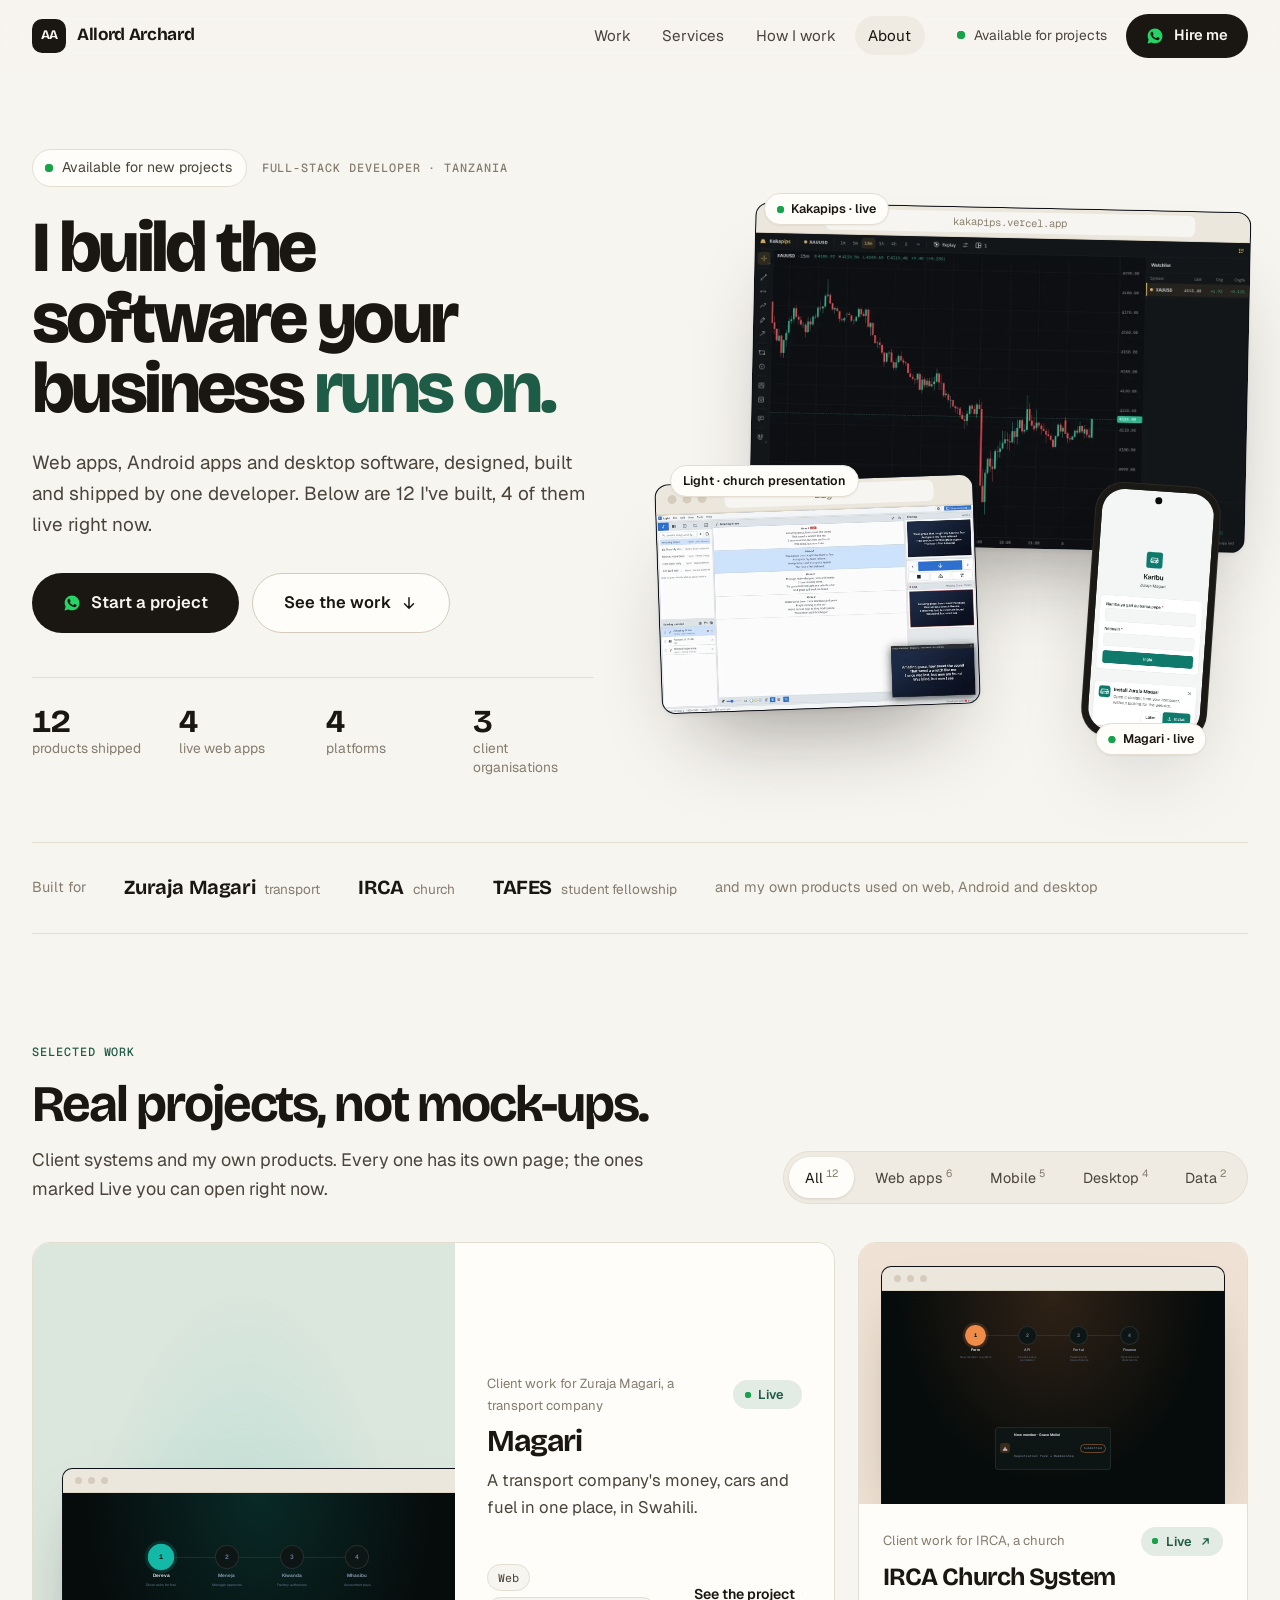
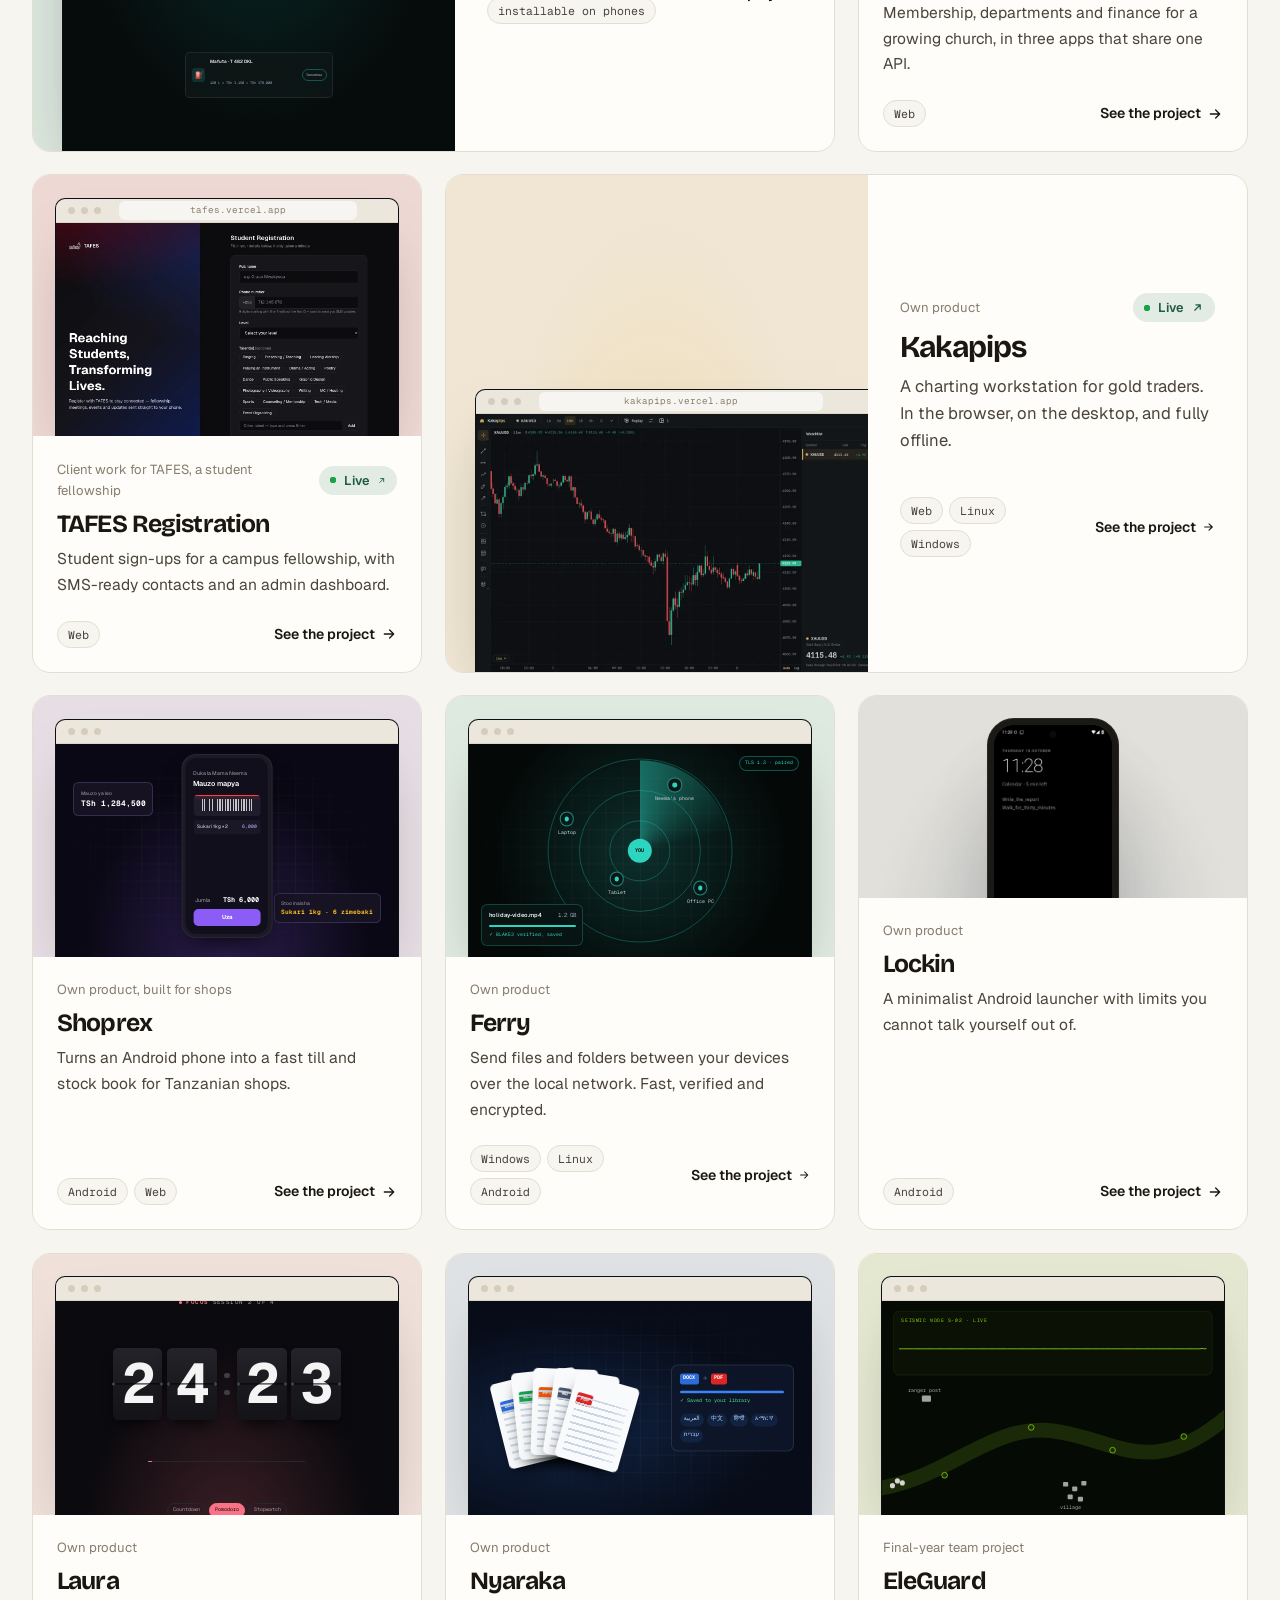
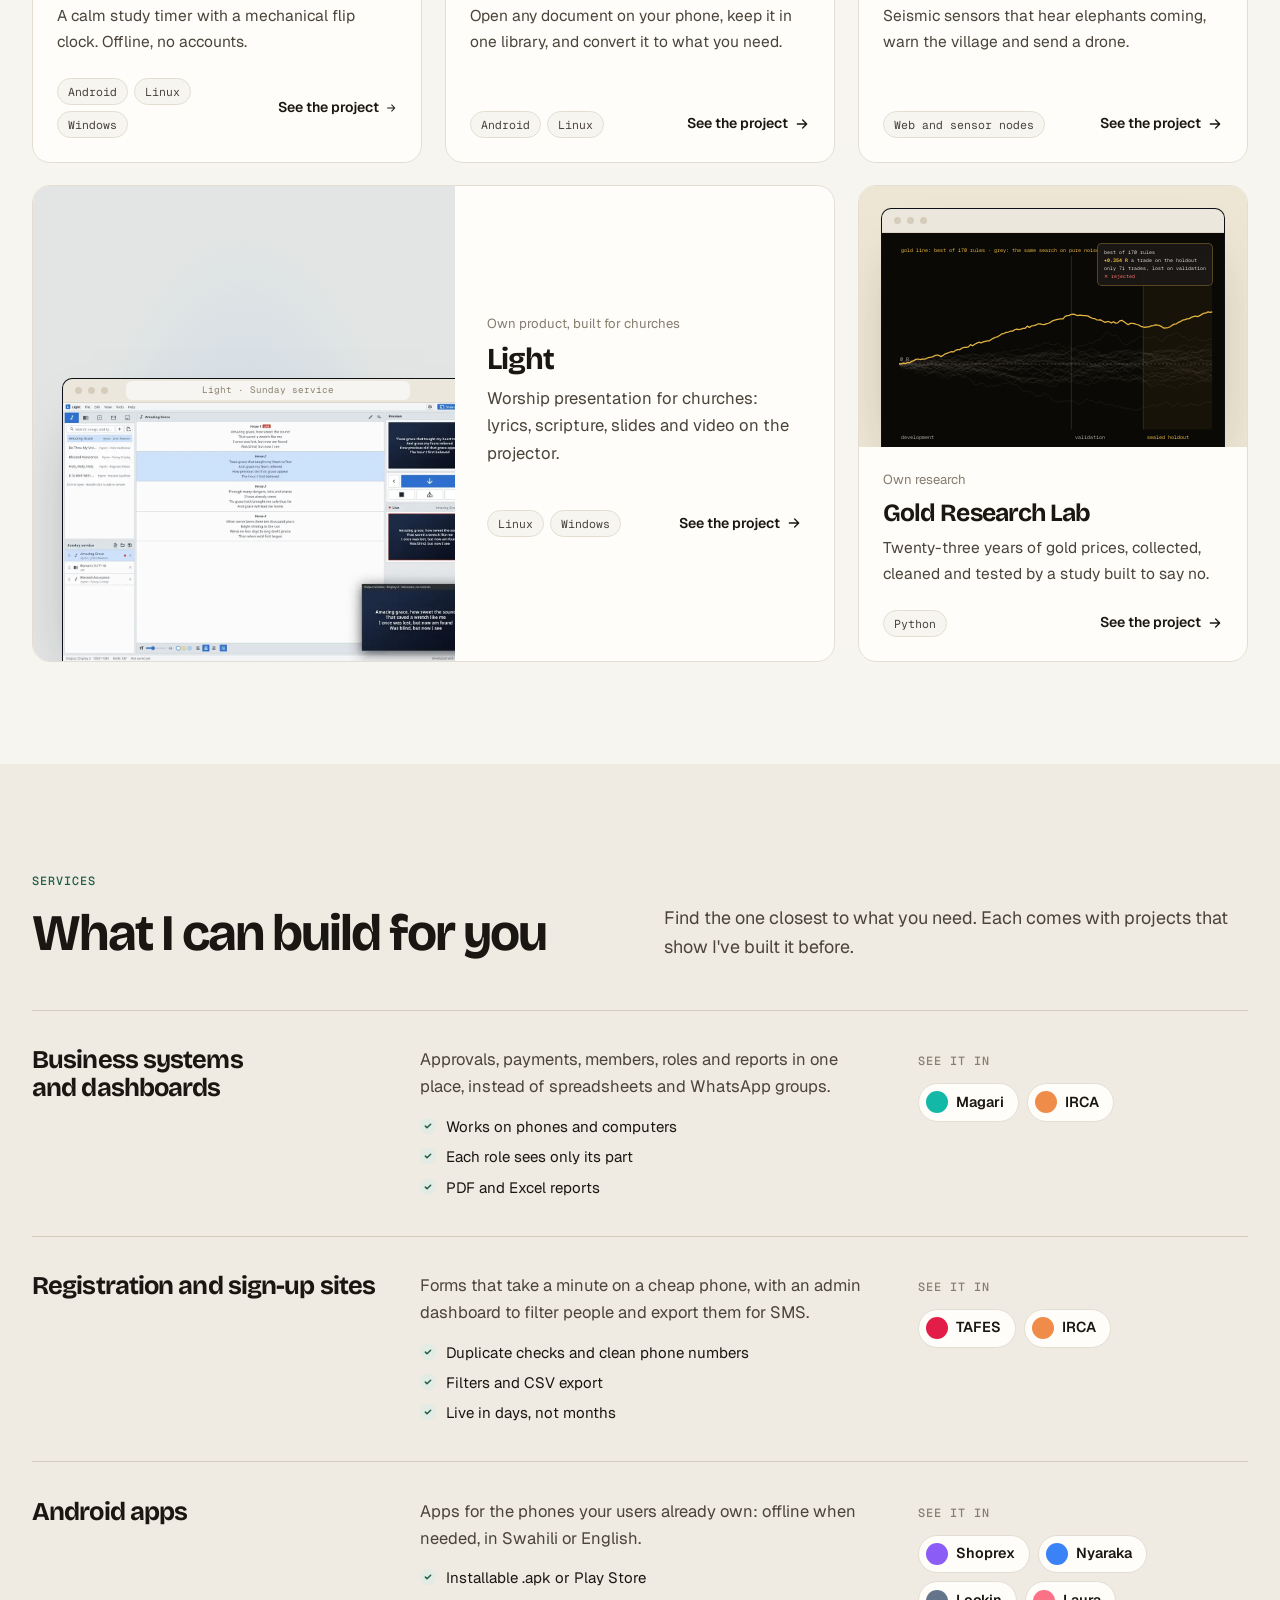
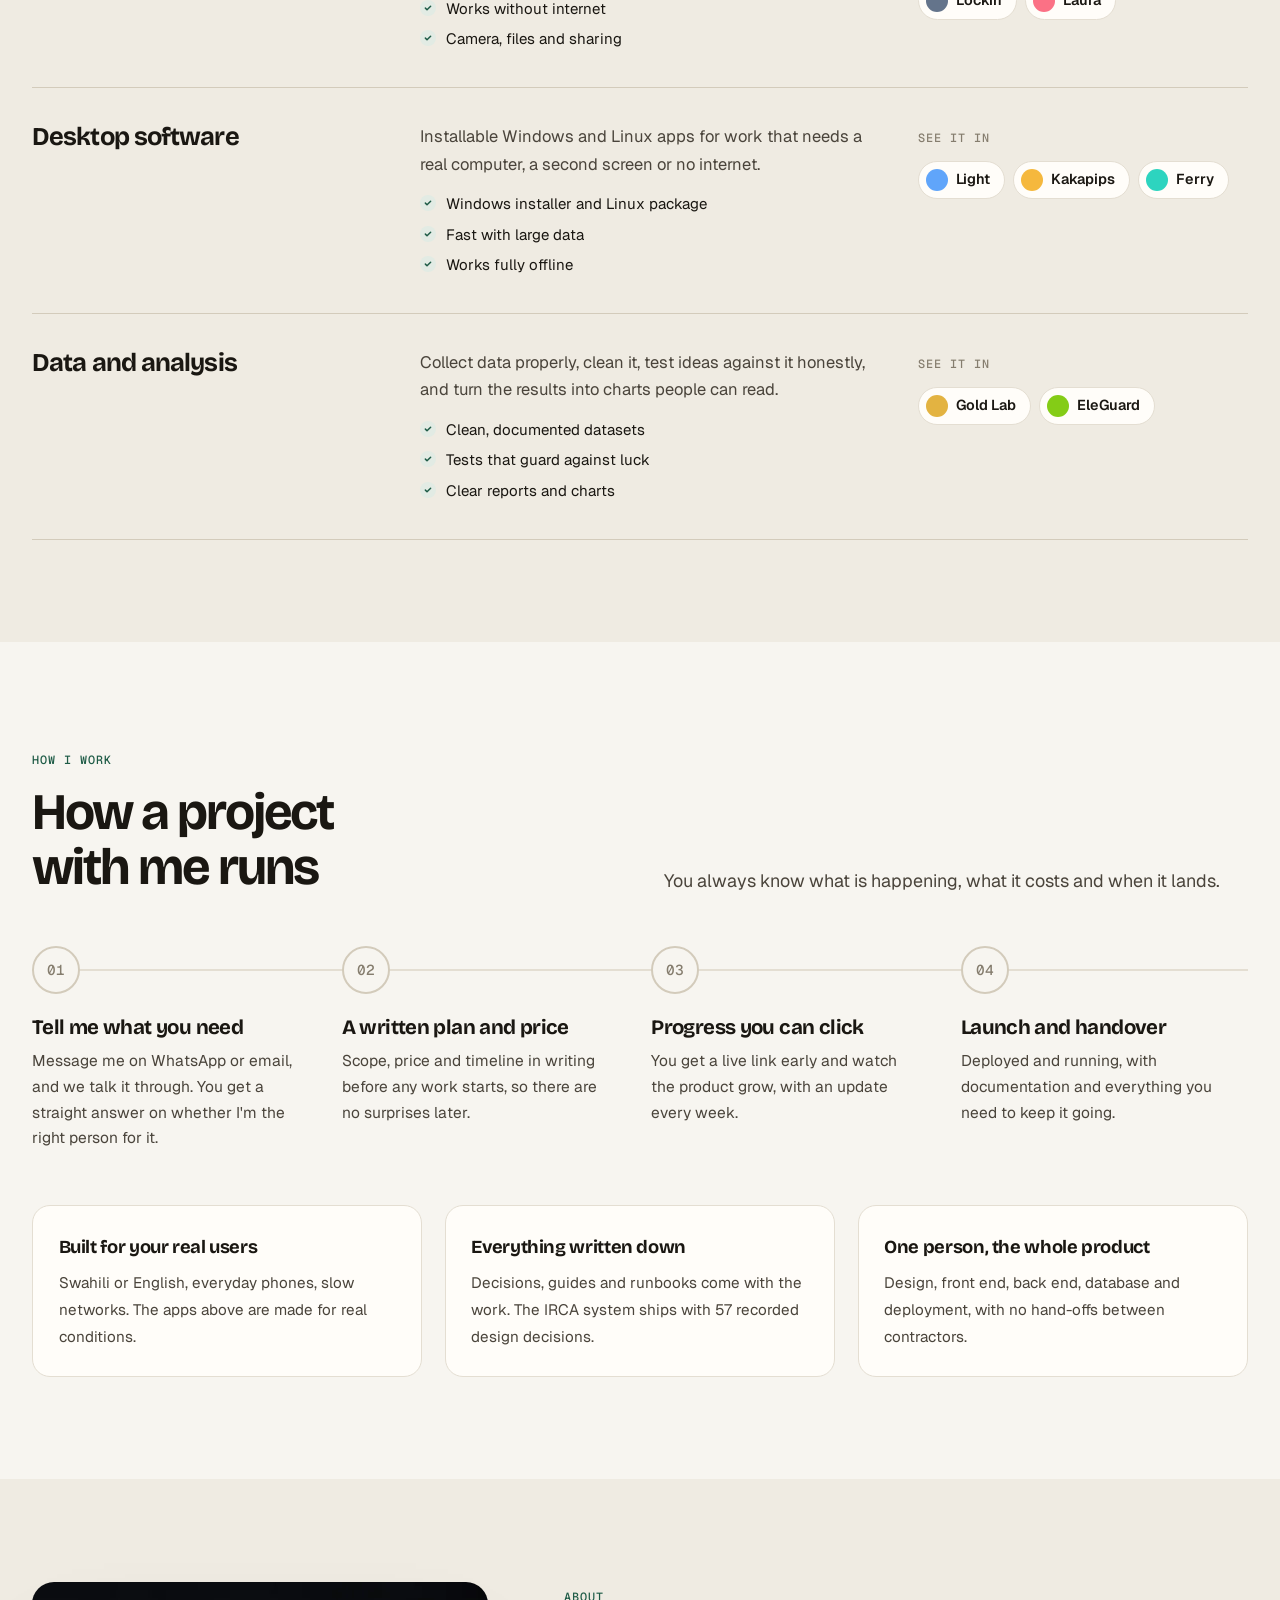
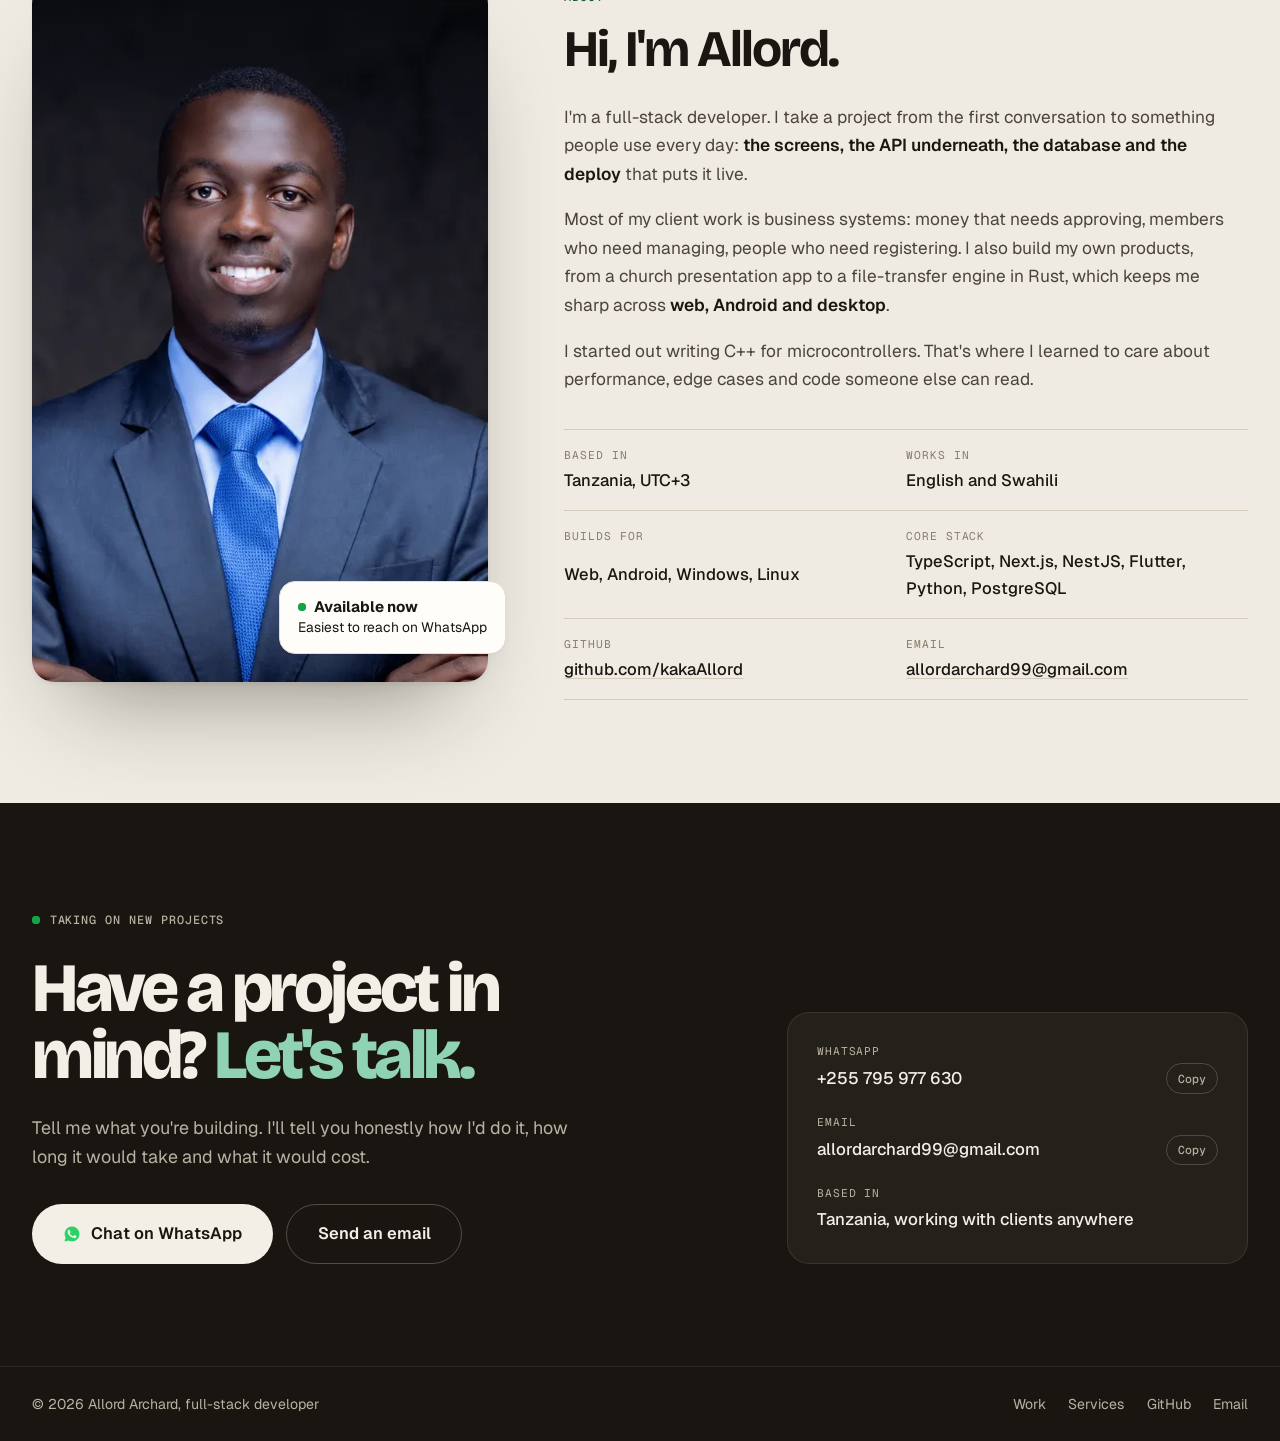
==== commit ad1aca81: "Give phones their own design mobile.css loads only at 720px and below, so the laptop and tablet view" ====
--- a/index.html
+++ b/index.html
@@ -2,7 +2,7 @@
 <html lang="en">
 <head>
 <meta charset="UTF-8" />
-<meta name="viewport" content="width=device-width, initial-scale=1.0" />
+<meta name="viewport" content="width=device-width, initial-scale=1.0, viewport-fit=cover" />
 <!-- Generated by tools/build-projects.mjs. Edit tools/projects.mjs or the build script, then rebuild. -->
 <title>Allord Archard, Full-Stack Developer | Web, Mobile &amp; Desktop Apps</title>
 <meta name="description" content="Freelance full-stack developer in Tanzania. Business systems, registration sites, Android apps and desktop software, designed, built and shipped end to end. See 12 real projects." />
@@ -27,6 +27,7 @@
 <link href="https://fonts.googleapis.com/css2?family=Bricolage+Grotesque:opsz,wght@12..96,600..800&family=Geist:wght@400;500;600&family=Geist+Mono:wght@400;500&display=swap" rel="stylesheet" />
 <link rel="stylesheet" href="assets/css/site.css" />
 <link rel="stylesheet" href="assets/css/visuals.css" />
+<link rel="stylesheet" href="assets/css/mobile.css" media="(max-width: 720px)" />
 <script>document.documentElement.classList.add('js')</script>
 <script type="application/ld+json">
 {
@@ -686,6 +687,13 @@
   </div>
 </footer>
 
+<nav class="dock" aria-label="Quick links">
+  <a href="#work"><svg viewBox="0 0 24 24" fill="none" stroke="currentColor" stroke-width="1.8" stroke-linecap="round" stroke-linejoin="round" aria-hidden="true"><rect x="4" y="4" width="7" height="7" rx="2"/><rect x="13" y="4" width="7" height="7" rx="2"/><rect x="4" y="13" width="7" height="7" rx="2"/><rect x="13" y="13" width="7" height="7" rx="2"/></svg>Work</a>
+  <a href="#services"><svg viewBox="0 0 24 24" fill="none" stroke="currentColor" stroke-width="1.8" stroke-linecap="round" stroke-linejoin="round" aria-hidden="true"><path d="M12 3l9 5-9 5-9-5 9-5z"/><path d="M3 13l9 5 9-5"/></svg>Services</a>
+  <a href="#about"><svg viewBox="0 0 24 24" fill="none" stroke="currentColor" stroke-width="1.8" stroke-linecap="round" stroke-linejoin="round" aria-hidden="true"><circle cx="12" cy="8" r="4"/><path d="M4 21c1.5-4 4.5-6 8-6s6.5 2 8 6"/></svg>About</a>
+  <a class="dock__cta" data-whatsapp href="https://wa.me/255795977630"><svg class="wa-ic" viewBox="0 0 24 24" fill="currentColor" aria-hidden="true"><path fill-rule="evenodd" d="M12.04 2C6.6 2 2.18 6.42 2.18 11.86c0 1.74.46 3.44 1.32 4.94L2 22l5.34-1.4a9.8 9.8 0 004.7 1.2h.01c5.44 0 9.86-4.42 9.86-9.86 0-2.63-1.03-5.11-2.89-6.97A9.8 9.8 0 0012.04 2zm5.43 12.38c-.3-.15-1.75-.86-2.02-.96-.27-.1-.47-.15-.67.15-.2.3-.77.96-.94 1.16-.17.2-.35.22-.65.07-.3-.15-1.25-.46-2.38-1.47-.88-.78-1.47-1.75-1.64-2.05-.17-.3-.02-.46.13-.61.13-.13.3-.35.45-.52.15-.17.2-.3.3-.5.1-.2.05-.37-.03-.52-.07-.15-.67-1.6-.92-2.2-.24-.58-.49-.5-.67-.51h-.57c-.2 0-.52.07-.79.37-.27.3-1.04 1.01-1.04 2.47s1.06 2.86 1.21 3.06c.15.2 2.1 3.2 5.08 4.49.71.3 1.26.49 1.69.63.71.22 1.36.19 1.87.12.57-.09 1.75-.72 2-1.41.25-.69.25-1.28.17-1.41-.07-.13-.27-.2-.57-.35z"/></svg>Hire me</a>
+</nav>
+
 <script src="assets/js/config.js"></script>
 <script src="assets/js/visuals.js"></script>
 <script src="assets/js/site.js"></script>
--- a/assets/css/site.css
+++ b/assets/css/site.css
@@ -1,7 +1,8 @@
 /* ==========================================================================
    Allord Archard portfolio
-   Hand-written CSS, no framework. Desktop first; one breakpoint keeps
-   smaller screens readable.
+   Hand-written CSS, no framework. Desktop first; section 10 adapts it for
+   tablets. Phones get their own design in mobile.css, which only loads
+   at 720px and below.
 
    Milk paper, warm ink, one deep green. Screens and scenes carry the
    colour; the page stays quiet around them so the work is what you see.
@@ -197,6 +198,7 @@
 .nav__cta { display: flex; align-items: center; gap: 1.2rem; }
 .nav__status { display: inline-flex; align-items: center; gap: 0.55rem; font-size: 0.86rem; color: var(--ink-2); }
 .nav .btn { height: 44px; padding: 0 1.2rem; font-size: 0.92rem; }
+.dock { display: none; }   /* the phone tab bar, shown by mobile.css */
 
 .hero { padding: calc(var(--nav-h) + clamp(3rem, 6vw, 5rem)) 0 clamp(3rem, 5vw, 4.5rem); position: relative; }
 .hero__grid { display: grid; grid-template-columns: minmax(0, 1fr) minmax(0, 1.05fr); gap: clamp(2.5rem, 5vw, 5rem); align-items: center; }
@@ -565,16 +567,4 @@
   .story__step { min-height: 0; opacity: 1; padding: 1rem 0 2.4rem; }
   .story__inline { display: block; margin-top: 1.4rem; }
 }
-@media (max-width: 720px) {
-  .wrap { width: calc(100% - 2.4rem); }
-  .nav__links { display: none; }
-  .nav__cta { margin-left: auto; }
-  .proof { grid-template-columns: repeat(2, auto); row-gap: 1.2rem; }
-  .collage { height: 380px; }
-  .grid, .features, .steps, .promise, .offer, .facts { grid-template-columns: minmax(0, 1fr); }
-  .grid .card--wide { grid-column: auto; }
-  .work__head { flex-direction: column; align-items: flex-start; }
-  .filters { overflow-x: auto; max-width: 100%; }
-  .pager { grid-template-columns: 1fr; }
-  .pager a + a { border-left: 0; padding-left: 0; text-align: left; border-top: 1px solid rgba(243, 239, 230, 0.1); }
-}
+/* phones: see mobile.css */
--- a/assets/css/mobile.css
+++ b/assets/css/mobile.css
@@ -0,0 +1,357 @@
+/* ==========================================================================
+   Allord Archard portfolio, phone design
+   Loaded only at 720px and below (media attribute on the <link>), after
+   site.css and visuals.css. It reuses their tokens and markup, but lays the
+   site out like an app: a tab bar at the bottom within thumb reach, screens
+   you swipe sideways, work as a gallery of tiles, a vertical timeline.
+   The laptop design never sees any of this.
+
+   1. Base + top bar     5. Services
+   2. Tab bar (dock)     6. Process, about, contact
+   3. Hero               7. Project page
+   4. Work tiles
+   ========================================================================== */
+
+/* ============================ 1. BASE + TOP BAR ============================ */
+:root {
+  --nav-h: 60px;
+  --gut: 1.15rem;
+  --dock-h: 64px;
+  --radius: 16px;
+}
+body { font-size: 16px; }
+.wrap { width: calc(100% - var(--gut) * 2); }
+.section { padding: 3.6rem 0; }
+.h2 { font-size: clamp(1.9rem, 8.4vw, 2.3rem); }
+.lede { font-size: 1rem; }
+
+/* sideways scrollers: full bleed to the screen edges, snapping per item */
+.collage, .clients, .filters, .offers, .story__steps, .screens {
+  scrollbar-width: none;
+  -webkit-overflow-scrolling: touch;
+}
+.collage::-webkit-scrollbar, .clients::-webkit-scrollbar, .filters::-webkit-scrollbar,
+.offers::-webkit-scrollbar, .story__steps::-webkit-scrollbar, .screens::-webkit-scrollbar { display: none; }
+
+/* touch has no hover: keep things still under the finger */
+.card:hover, .collage__item:hover .frame, .card:hover .card__media .frame--window,
+.card:hover .card__media--phone .frame--phone, .btn:hover { transform: none !important; box-shadow: none; }
+
+.nav__inner { gap: 1rem; }
+.brand { font-size: 1rem; gap: 0.6rem; }
+.brand__mark { width: 32px; height: 32px; border-radius: 9px; }
+.nav__links, .nav .btn { display: none; }
+.nav__cta { margin-left: auto; }
+.nav__status {
+  display: inline-flex; font-size: 0.78rem;
+  padding: 0.3rem 0.7rem 0.3rem 0.6rem; border-radius: 99px;
+  background: var(--surface); border: 1px solid var(--line);
+}
+
+/* ============================ 2. TAB BAR (DOCK) ============================ */
+.dock {
+  position: fixed; z-index: 120;
+  left: 10px; right: 10px; bottom: calc(10px + env(safe-area-inset-bottom));
+  height: var(--dock-h);
+  display: flex; align-items: center; gap: 2px;
+  padding: 6px;
+  border-radius: 22px;
+  background: color-mix(in srgb, var(--surface) 88%, transparent);
+  backdrop-filter: blur(16px) saturate(1.3); -webkit-backdrop-filter: blur(16px) saturate(1.3);
+  border: 1px solid var(--line);
+  box-shadow: 0 18px 40px -18px rgba(26, 23, 18, 0.45), 0 2px 6px rgba(26, 23, 18, 0.06);
+  animation: dockIn 0.7s var(--ease) 0.5s both;
+}
+@keyframes dockIn { from { opacity: 0; transform: translateY(24px); } }
+.dock a {
+  flex: 1; min-width: 0; height: 100%;
+  display: flex; flex-direction: column; align-items: center; justify-content: center; gap: 3px;
+  border-radius: 16px;
+  font-size: 0.68rem; font-weight: 500; color: var(--ink-3);
+  transition: color 0.2s, background 0.2s;
+}
+.dock a svg { width: 20px; height: 20px; }
+.dock a.active { color: var(--ink); background: var(--bg-2); }
+.dock a:active { background: var(--bg-2); }
+.dock .dock__cta {
+  flex: 1.7; flex-direction: row; gap: 0.5rem;
+  background: var(--ink); color: var(--bg);
+  font-size: 0.9rem; font-weight: 600;
+}
+.dock .dock__cta .wa-ic { color: var(--wa); }
+.dock .dock__cta:active { background: var(--accent); }
+.footer { padding-bottom: calc(var(--dock-h) + 2.4rem + env(safe-area-inset-bottom)); }
+.footer__inner { flex-direction: column; gap: 0.8rem; }
+
+/* ============================ 3. HERO ============================ */
+.hero { padding: calc(var(--nav-h) + 1.8rem) 0 2rem; }
+.hero__grid { gap: 0.6rem; }
+.hero__kicker { flex-direction: column; align-items: flex-start; gap: 0.7rem; margin-bottom: 1.1rem; }
+.hero__kicker .pill { display: none; }   /* the top bar already says it */
+.hero h1 { font-size: clamp(2.45rem, 11.6vw, 3.2rem); margin-bottom: 1rem; }
+.hero__sub { font-size: 1.03rem; margin-bottom: 1.5rem; }
+.hero__actions { flex-direction: column; align-items: stretch; gap: 0.6rem; margin-bottom: 1.6rem; }
+.hero__actions .btn { height: 54px; }
+.hero__actions .btn--line { background: transparent; }
+
+/* four numbers in one strip */
+.proof {
+  grid-template-columns: repeat(4, minmax(0, 1fr)); gap: 0;
+  padding: 0.9rem 0; border: 1px solid var(--line); border-radius: var(--radius);
+  background: var(--surface);
+}
+.proof li { padding: 0 0.6rem; text-align: center; }
+.proof li + li { border-left: 1px solid var(--line); }
+.proof b { font-size: 1.45rem; }
+.proof span { font-size: 0.68rem; margin-top: 0.15rem; }
+
+/* the collage becomes a reel of screens you swipe through */
+.collage {
+  height: auto; order: -1;
+  display: flex; align-items: flex-end; gap: 14px;
+  margin-inline: calc(var(--gut) * -1);
+  padding: 20px var(--gut) 26px;
+  overflow-x: auto; scroll-snap-type: x mandatory; scroll-padding-inline: var(--gut);
+}
+.collage__item { position: relative; inset: auto; flex: none; width: 82%; scroll-snap-align: start; }
+.collage__item .frame { transform: none !important; }
+.collage__c { width: 34%; align-self: center; }
+.collage__tag { top: -12px; left: 10px; font-size: 0.72rem; }
+.collage__c .collage__tag { bottom: -14px; }
+.hero__grid > div:first-child { order: -2; }
+
+.clients {
+  flex-wrap: nowrap; gap: 0.5rem; padding: 1rem var(--gut);
+  margin-inline: calc(var(--gut) * -1);
+  overflow-x: auto; border-block: 0;
+}
+.clients__k { flex: none; font-size: 0.8rem; }
+.clients__k:last-child { display: none; }
+.clients a {
+  flex: none; font-size: 0.95rem; padding: 0.45rem 0.9rem; border-radius: 99px;
+  background: var(--surface); border: 1px solid var(--line);
+}
+.clients a small { font-size: 0.75rem; }
+
+/* ============================ 4. WORK TILES ============================ */
+.work__head { flex-direction: column; align-items: stretch; gap: 1.2rem; margin-bottom: 1.2rem; }
+.work__head .lede { font-size: 0.98rem; }
+
+/* the filters stick under the top bar while you browse the work */
+.filters {
+  position: sticky; top: var(--nav-h); z-index: 50;
+  max-width: none; overflow-x: auto;
+  margin-inline: calc(var(--gut) * -1);
+  padding: 0.6rem var(--gut);
+  border: 0; border-radius: 0;
+  background: color-mix(in srgb, var(--bg) 90%, transparent);
+  backdrop-filter: blur(14px); -webkit-backdrop-filter: blur(14px);
+}
+.filters button {
+  flex: none; white-space: nowrap;
+  padding: 0.45rem 0.95rem; font-size: 0.86rem;
+  border: 1px solid var(--line); background: var(--surface);
+}
+.filters button[aria-pressed="true"] { background: var(--ink); border-color: var(--ink); color: var(--bg); box-shadow: none; }
+.filters button[aria-pressed="true"] sup { color: var(--on-dark-2); }
+
+/* two columns of tiles; big projects take a full row */
+.grid { grid-template-columns: repeat(2, minmax(0, 1fr)); gap: 0.75rem; }
+.grid .card, .grid .card--wide, .grid.filtered .card--wide { grid-column: auto; flex-direction: column; border-radius: var(--radius); }
+.grid .card--wide { grid-column: 1 / -1; }
+.grid .card--wide ~ .card--wide ~ .card--wide { grid-column: auto; }   /* a third wide one would leave a gap at the end */
+
+.grid .card .card__media, .grid .card--wide .card__media, .grid.filtered .card--wide .card__media {
+  display: block; flex: none; padding: 0.7rem 0.7rem 0;
+}
+.grid .card .card__media .frame--window,
+.grid .card--wide .card__media .frame--window,
+.grid.filtered .card--wide .card__media .frame--window {
+  width: 100%; border-radius: 8px 8px 0 0; border-right: 1px solid rgba(26, 23, 18, 0.14);
+  box-shadow: 0 16px 30px -18px rgba(26, 23, 18, 0.5);
+}
+.grid .card .card__media .frame--window img,
+.grid .card .card__media .frame--window .v { aspect-ratio: 16 / 11; }
+.grid .card--wide .card__media .frame--window img,
+.grid .card--wide .card__media .frame--window .v { aspect-ratio: 16 / 9; }
+.card__media .frame__bar { height: 16px; padding: 0 7px; gap: 4px; }
+.card__media .frame__bar i { width: 5px; height: 5px; }
+.card__media .frame__bar span { display: none; }
+.card__media--phone { padding-top: 1rem !important; }
+.card__media--phone .frame--phone { width: 52%; margin-bottom: -40%; padding: 4px; border-radius: 18px; }
+.card__media--phone .frame--phone img { border-radius: 14px; }
+.card__media--phone .frame--phone::before { top: 8px; width: 5px; height: 5px; }
+
+.grid .card .card__body, .grid .card--wide .card__body, .grid.filtered .card--wide .card__body {
+  padding: 0.75rem 0.85rem 0.9rem; gap: 0.2rem; justify-content: flex-start;
+}
+.card__meta { position: static; }
+.card__client {
+  display: -webkit-box; -webkit-line-clamp: 1; -webkit-box-orient: vertical; overflow: hidden;
+  font-size: 0.72rem; order: 2;
+}
+.card__live {   /* sits on the screenshot, top right */
+  position: absolute; top: 0.5rem; right: 0.5rem;
+  padding: 0.18rem 0.55rem; font-size: 0.68rem;
+  background: var(--surface); box-shadow: 0 2px 8px rgba(26, 23, 18, 0.18);
+}
+.card__live svg { display: none; }
+.card h3, .card--wide h3 { font-size: 1.08rem; letter-spacing: -0.025em; order: -1; }
+.card__body { display: flex; }
+.card__meta { order: 1; }
+.card p, .card__foot { display: none; }
+.grid .card--wide h3 { font-size: 1.35rem; }
+.grid .card--wide p { display: block; order: 0; font-size: 0.92rem; margin-top: 0.15rem; }
+.grid .card--wide ~ .card--wide ~ .card--wide p { display: none; }
+.grid .card--wide ~ .card--wide ~ .card--wide h3 { font-size: 1.08rem; }
+.grid.filtered .card--wide { grid-column: auto; }
+.grid.filtered .card--wide p { display: none; }
+.grid.filtered .card--wide h3 { font-size: 1.08rem; }
+.grid.filtered .card--wide .card__media .frame--window img,
+.grid.filtered .card--wide .card__media .frame--window .v { aspect-ratio: 16 / 11; }
+
+/* ============================ 5. SERVICES ============================ */
+.services__head { gap: 0.8rem; margin-bottom: 1.4rem; }
+.services__head .lede::after {
+  content: 'Swipe for more →';
+  display: block; margin-top: 0.7rem;
+  font-family: var(--mono); font-size: 0.72rem; letter-spacing: 0.06em; text-transform: uppercase; color: var(--accent);
+}
+.offers {
+  display: flex; gap: 0.75rem;
+  margin-inline: calc(var(--gut) * -1);
+  padding: 0.2rem var(--gut) 0.6rem;
+  border-top: 0;
+  overflow-x: auto; scroll-snap-type: x mandatory; scroll-padding-inline: var(--gut);
+}
+.offer {
+  flex: 0 0 84%; scroll-snap-align: start;
+  display: flex; flex-direction: column; gap: 1rem;
+  padding: 1.4rem 1.3rem;
+  border: 1px solid var(--line); border-radius: 20px;
+  background: var(--surface);
+}
+.offer h3 { font-size: 1.32rem; }
+.offer__do p { font-size: 0.95rem; }
+.offer__proof { margin-top: auto; padding-top: 1rem; border-top: 1px solid var(--line); }
+.offer__proof .label { margin-bottom: 0.6rem; }
+.offer__proof a { font-size: 0.84rem; }
+
+/* ============================ 6. PROCESS, ABOUT, CONTACT ============================ */
+.process__head { gap: 0.8rem; margin-bottom: 2rem; }
+
+/* a vertical timeline; site.js fills the line as you scroll down it */
+.steps { grid-template-columns: minmax(0, 1fr); gap: 1.8rem; }
+.steps::before {
+  display: block; left: 19px; right: auto; top: 20px; bottom: 20px; width: 2px; height: auto;
+  background: linear-gradient(180deg, var(--accent) var(--line-p, 0%), var(--line) var(--line-p, 0%));
+}
+.step { padding: 0 0 0 3.6rem; min-height: 40px; }
+.step__n { position: absolute; left: 0; top: -4px; width: 40px; height: 40px; margin: 0; font-size: 0.78rem; }
+.step h3 { font-size: 1.15rem; margin-bottom: 0.35rem; }
+.step p { font-size: 0.94rem; }
+
+.promise { grid-template-columns: minmax(0, 1fr); gap: 0; margin-top: 2.4rem; border-top: 1px solid var(--line-2); }
+.promise li {
+  padding: 1rem 0 1rem 2rem; border: 0; border-bottom: 1px solid var(--line-2); border-radius: 0;
+  background: none; position: relative;
+}
+.promise li::before {
+  content: ''; position: absolute; left: 0; top: 1.25rem;
+  width: 18px; height: 18px; border-radius: 50%;
+  background: var(--accent-soft) url("data:image/svg+xml,%3Csvg xmlns='http://www.w3.org/2000/svg' viewBox='0 0 16 16' fill='none' stroke='%231f5c47' stroke-width='2' stroke-linecap='round' stroke-linejoin='round'%3E%3Cpath d='M4.5 8.2l2.2 2.2 4.8-4.8'/%3E%3C/svg%3E") center / 13px no-repeat;
+}
+.promise b { font-size: 1.02rem; }
+.promise span { font-size: 0.9rem; }
+
+/* about opens like a profile: round photo beside the status */
+.about__grid { gap: 1.6rem; }
+.about__photo { display: flex; align-items: center; gap: 1rem; }
+.about__photo picture { flex: none; }
+.about__photo img { width: 96px; height: 96px; aspect-ratio: 1; border-radius: 50%; box-shadow: 0 0 0 4px var(--surface), var(--shadow); }
+.about__badge { position: static; padding: 0; background: none; border: 0; box-shadow: none; font-size: 0.85rem; color: var(--ink-2); }
+.about__text h2 { margin-bottom: 1.1rem; }
+.about__text p { font-size: 1rem; }
+.facts { grid-template-columns: minmax(0, 1fr); margin-top: 1.6rem; }
+.facts li { grid-template-columns: 6.6rem minmax(0, 1fr); align-items: baseline; gap: 0.8rem; padding: 0.8rem 0; }
+.facts li:nth-child(odd) { padding-right: 0; }
+.facts .val { font-size: 0.93rem; overflow-wrap: anywhere; }
+
+.contact h2 { font-size: clamp(2.3rem, 10.5vw, 2.9rem); }
+.contact p { font-size: 1rem; }
+.contact__grid { gap: 2rem; }
+.contact__actions { flex-direction: column; align-items: stretch; }
+.contact__card { padding: 1.3rem; border-radius: 18px; }
+.contact__row .val { font-size: 0.95rem; }
+
+/* ============================ 7. PROJECT PAGE ============================ */
+/* the screen comes first, then the name */
+.ph { padding: calc(var(--nav-h) + 1rem) 0 2.4rem; }
+.ph__grid { display: flex; flex-direction: column; gap: 1.6rem; align-items: stretch; }
+.ph__visual { order: -1; perspective: none; }
+.ph__visual .frame--window { transform: none; }
+.ph__visual .frame--phone { width: min(62%, 230px); }
+.crumbs { margin-bottom: 1rem; font-size: 0.82rem; }
+.ph h1 { font-size: clamp(2.5rem, 12vw, 3.3rem); margin-bottom: 0.8rem; }
+.ph__tag { font-size: 1.04rem; margin-bottom: 1.4rem; }
+.ph__actions { flex-direction: column; align-items: stretch; gap: 0.6rem; margin-bottom: 1.6rem; }
+.ph__meta div { padding: 0.7rem 0; }
+.ph__meta dd { font-size: 0.88rem; }
+
+.overview { gap: 1.8rem; }
+.overview p.big { font-size: 1.1rem; }
+.stats b { font-size: 1.9rem; }
+.stats li { padding: 1.1rem 1rem; }
+.stats span { font-size: 0.8rem; }
+
+.sec-head { flex-direction: column; align-items: flex-start; gap: 0.5rem; margin-bottom: 1.4rem; }
+.features { grid-template-columns: minmax(0, 1fr); }
+.feature { padding: 1.1rem 0 1.2rem; }
+.feature h3 { font-size: 1.08rem; }
+.feature p { font-size: 0.93rem; }
+
+/* "A closer look" turns into a gallery you swipe, screen on top, words below */
+.story { display: block; }
+.story__steps {
+  display: flex; gap: 0.75rem;
+  margin-inline: calc(var(--gut) * -1);
+  padding: 0 var(--gut) 0.4rem;
+  overflow-x: auto; scroll-snap-type: x mandatory; scroll-padding-inline: var(--gut);
+}
+.story__step {
+  flex: 0 0 86%; scroll-snap-align: start;
+  min-height: 0; opacity: 1; padding: 0.8rem;
+  display: flex; flex-direction: column; justify-content: flex-start;
+  border-radius: 20px; background: var(--surface); border: 1px solid var(--line);
+}
+.story__inline { display: block; order: -1; margin: 0 0 1rem; }
+.story__inline .frame--window { box-shadow: none; border-radius: 12px; }
+.story__inline .frame__bar span { display: none; }
+.story--phone .story__inline .frame--phone { width: 64%; box-shadow: 0 0 0 1px #2c2923; }
+.story__n { margin: 0 0.3rem 0.4rem; font-size: 0.72rem; }
+.story__step h3 { font-size: 1.22rem; margin: 0 0.3rem 0.45rem; }
+.story__step p { font-size: 0.92rem; margin: 0 0.3rem 0.3rem; }
+.story-sec .sec-head .label::after { content: ' · swipe →'; color: var(--accent); }
+
+.screens {
+  justify-content: flex-start; gap: 0.75rem;
+  margin-inline: calc(var(--gut) * -1);
+  padding: 0.6rem var(--gut) 1.4rem;
+  overflow-x: auto; scroll-snap-type: x mandatory; scroll-padding-inline: var(--gut);
+}
+.screens__item { flex: 0 0 86%; scroll-snap-align: start; }
+.screens__item--phone { flex: 0 0 56%; }
+.screens__item:only-child { flex-basis: 100%; }
+
+.tech { gap: 1.6rem; }
+.tech .tags li { font-size: 0.76rem; }
+.hood li { padding: 0.9rem 0 0.9rem 2.4rem; font-size: 0.93rem; }
+.hood li::before { top: 1.05rem; }
+
+/* previous and next, side by side */
+.pager { grid-template-columns: 1fr 1fr; }
+.pager a { padding: 1.6rem 0; }
+.pager a:first-child { padding-right: 0.9rem; }
+.pager a + a { padding-left: 0.9rem; }
+.pager b { font-size: 1.25rem; line-height: 1.15; }
+.pager .k { font-size: 0.64rem; }
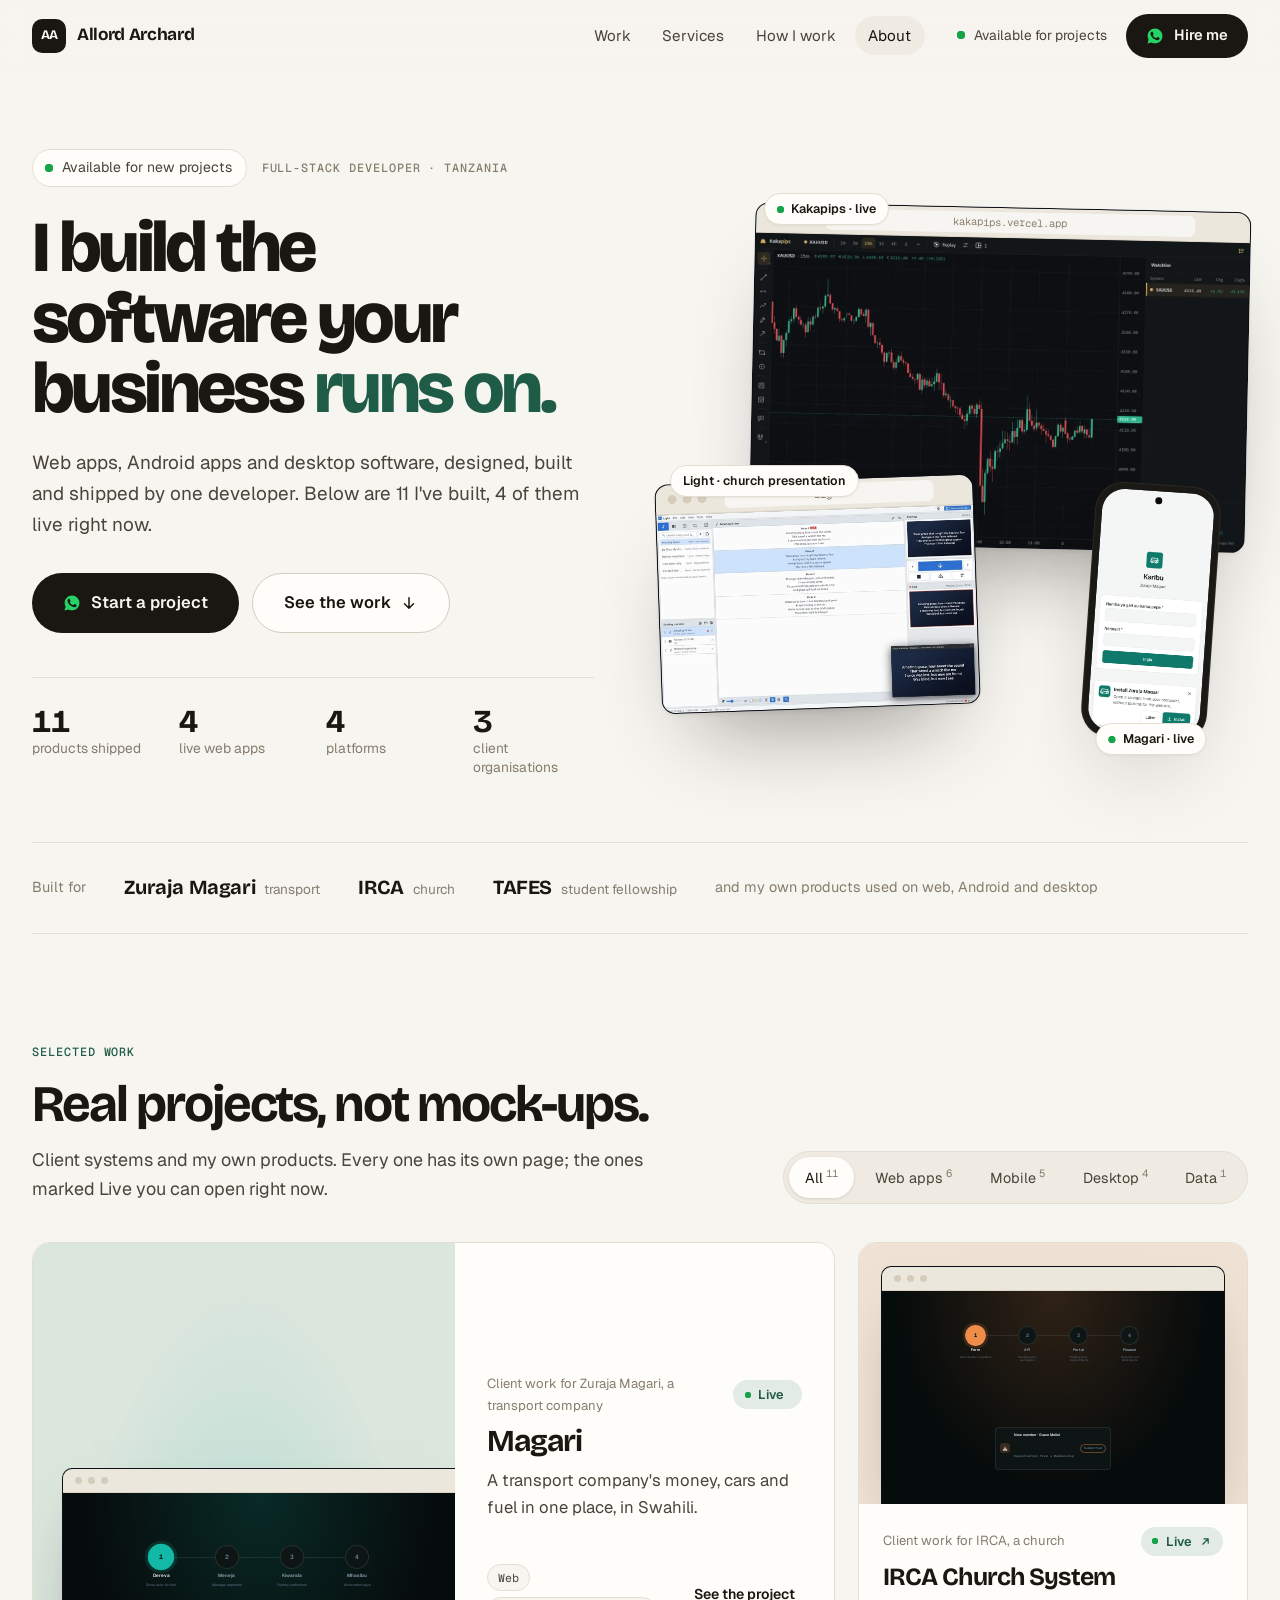
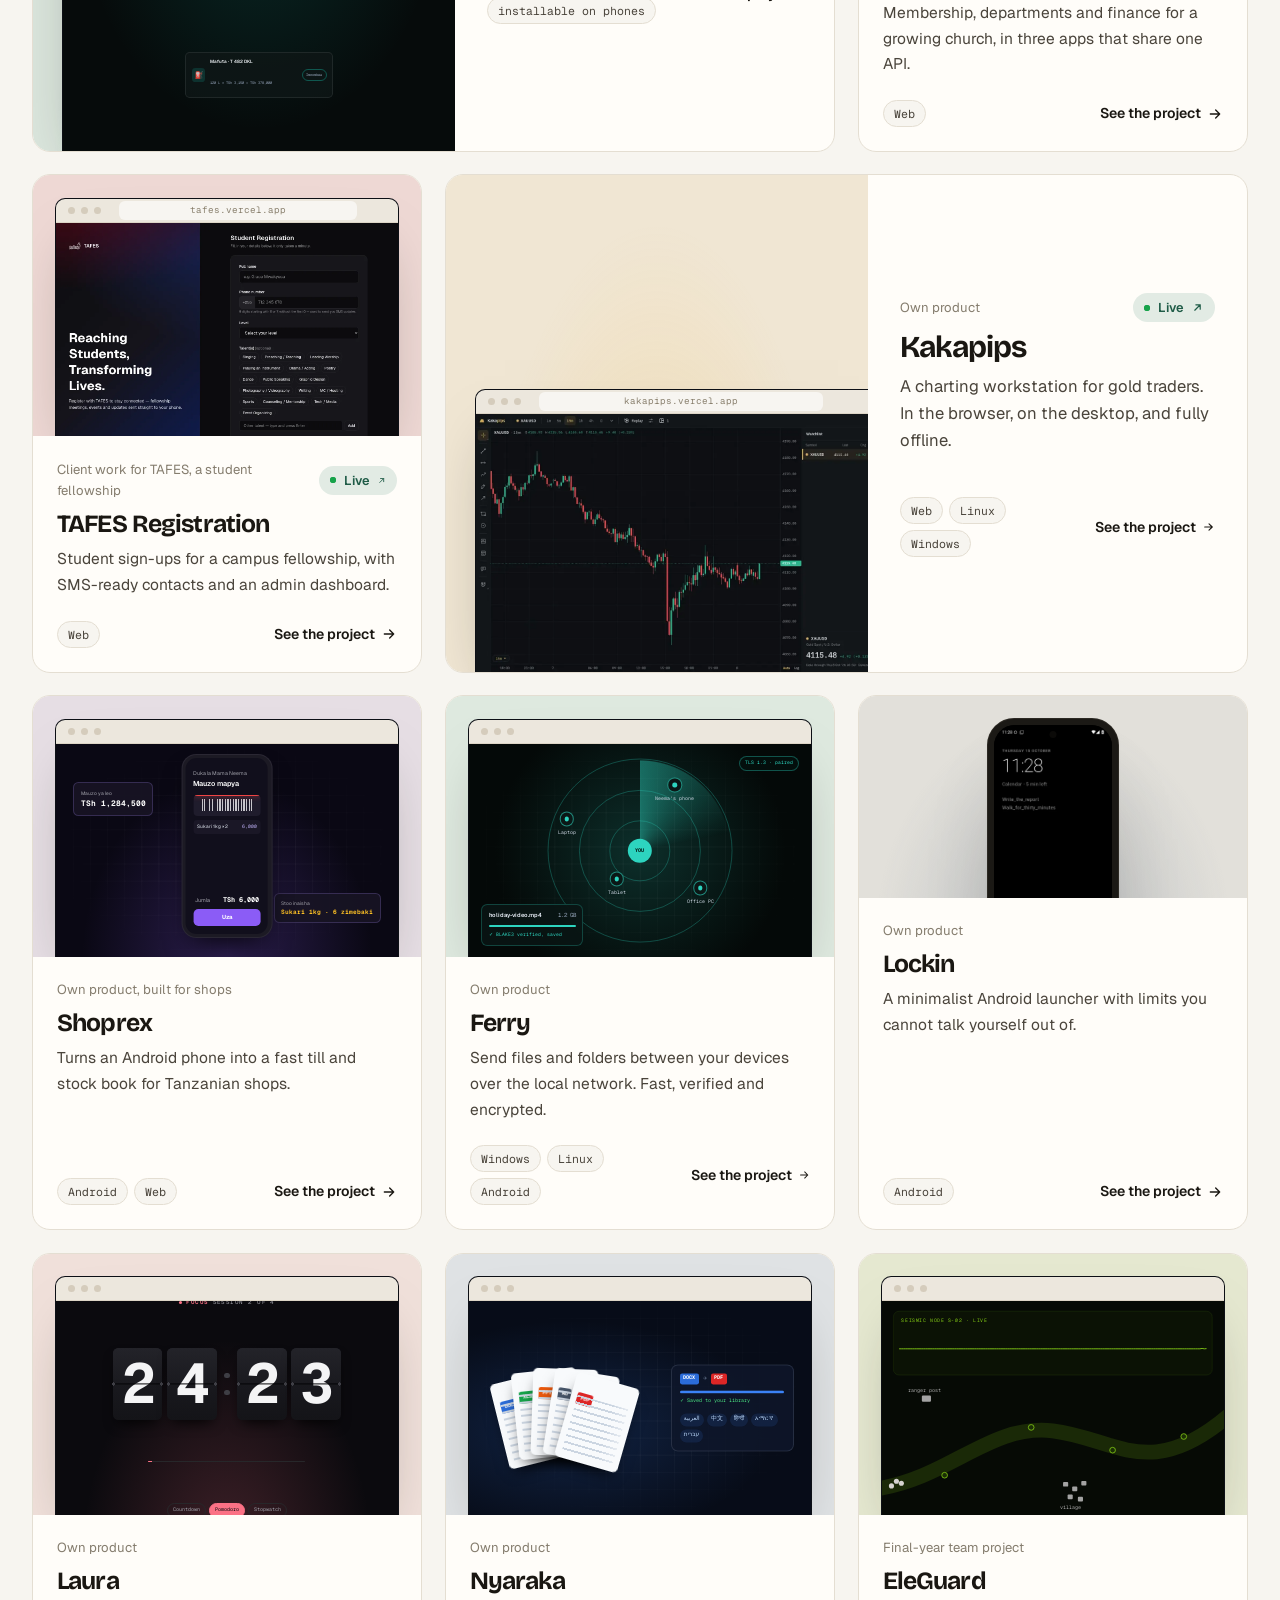
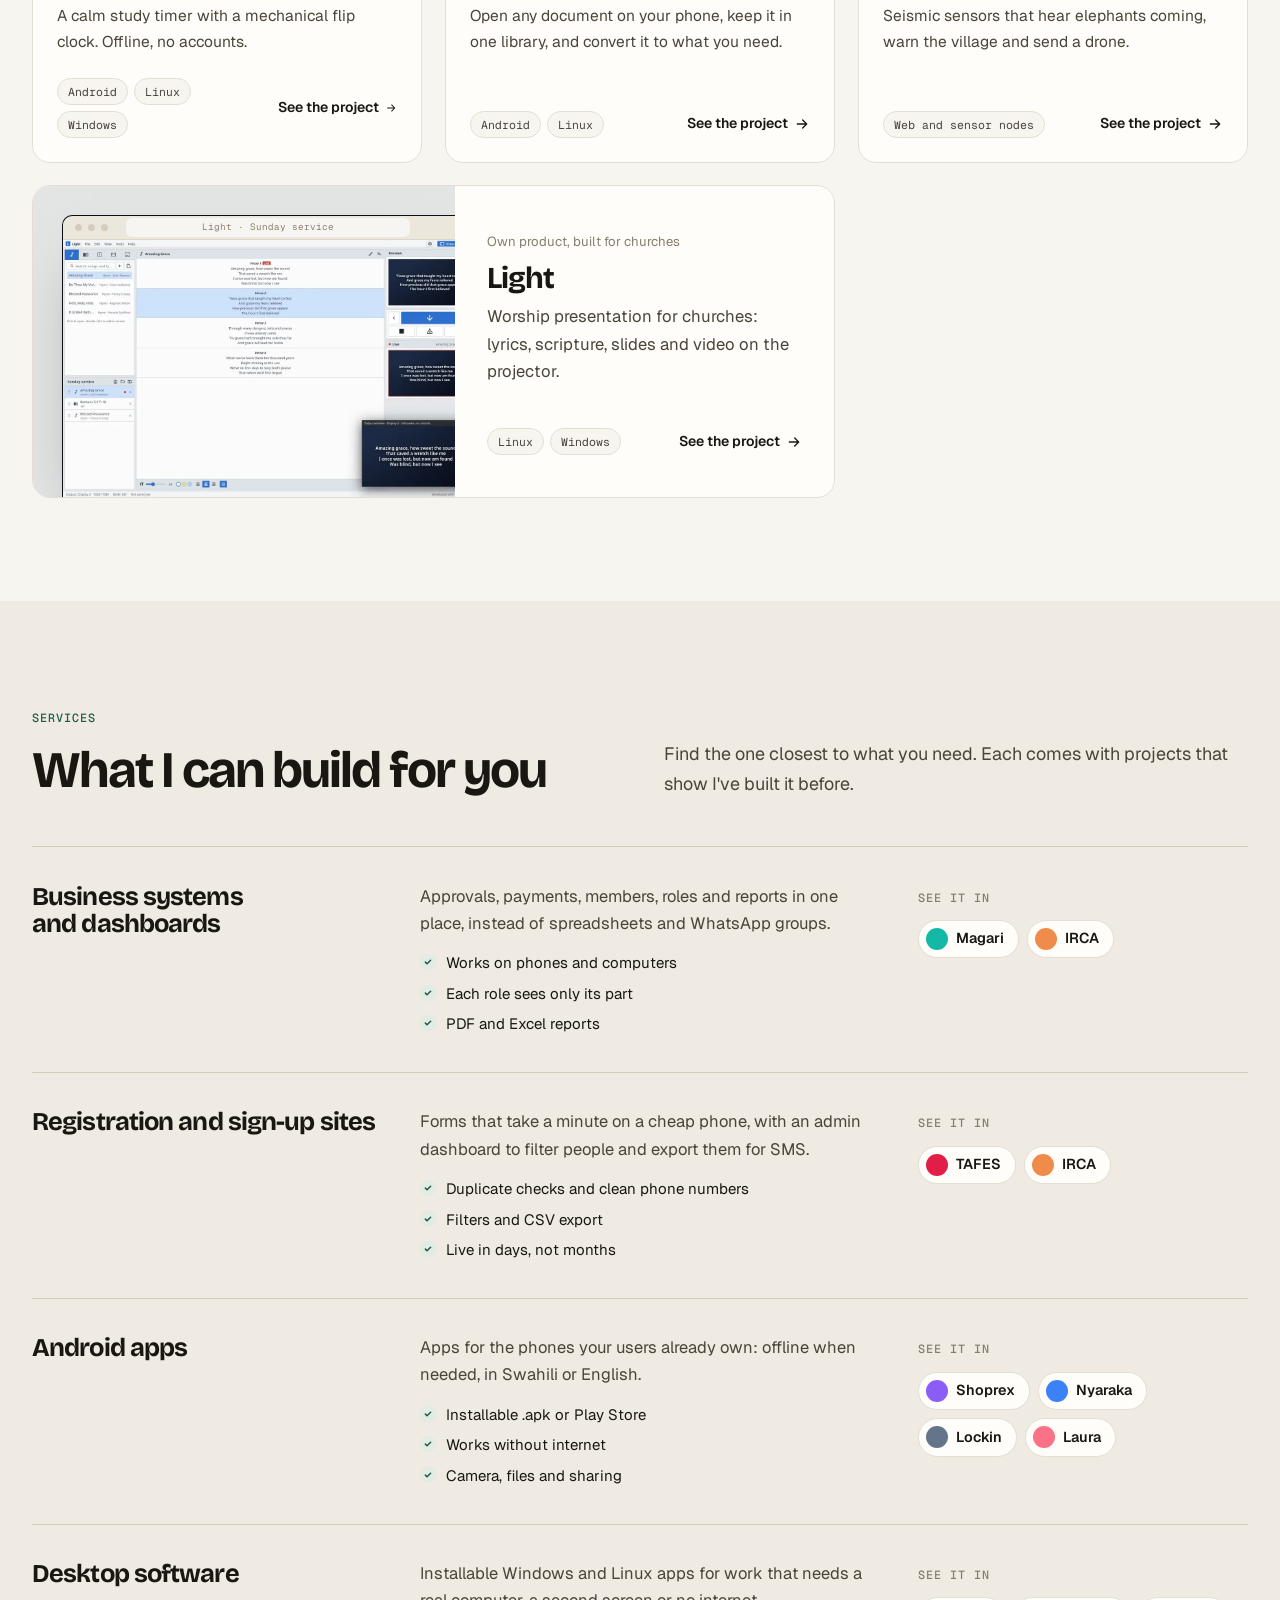
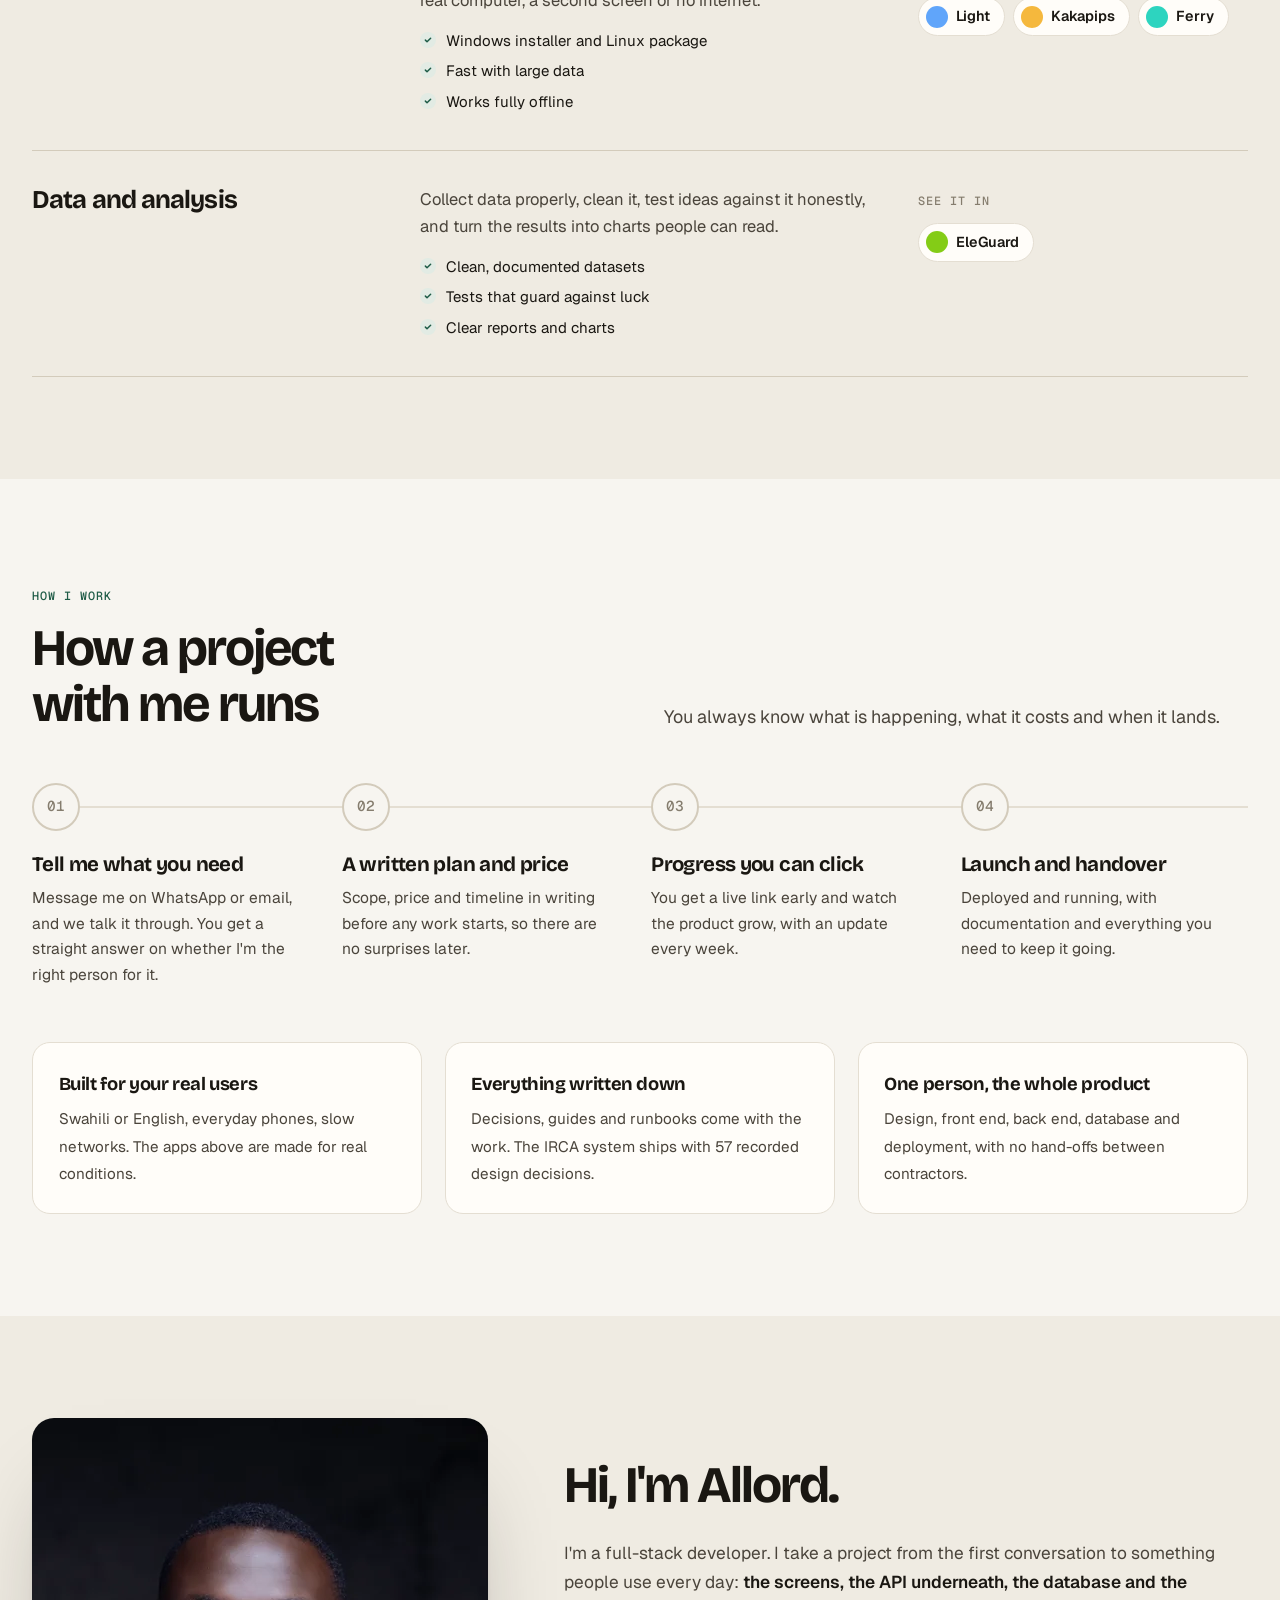
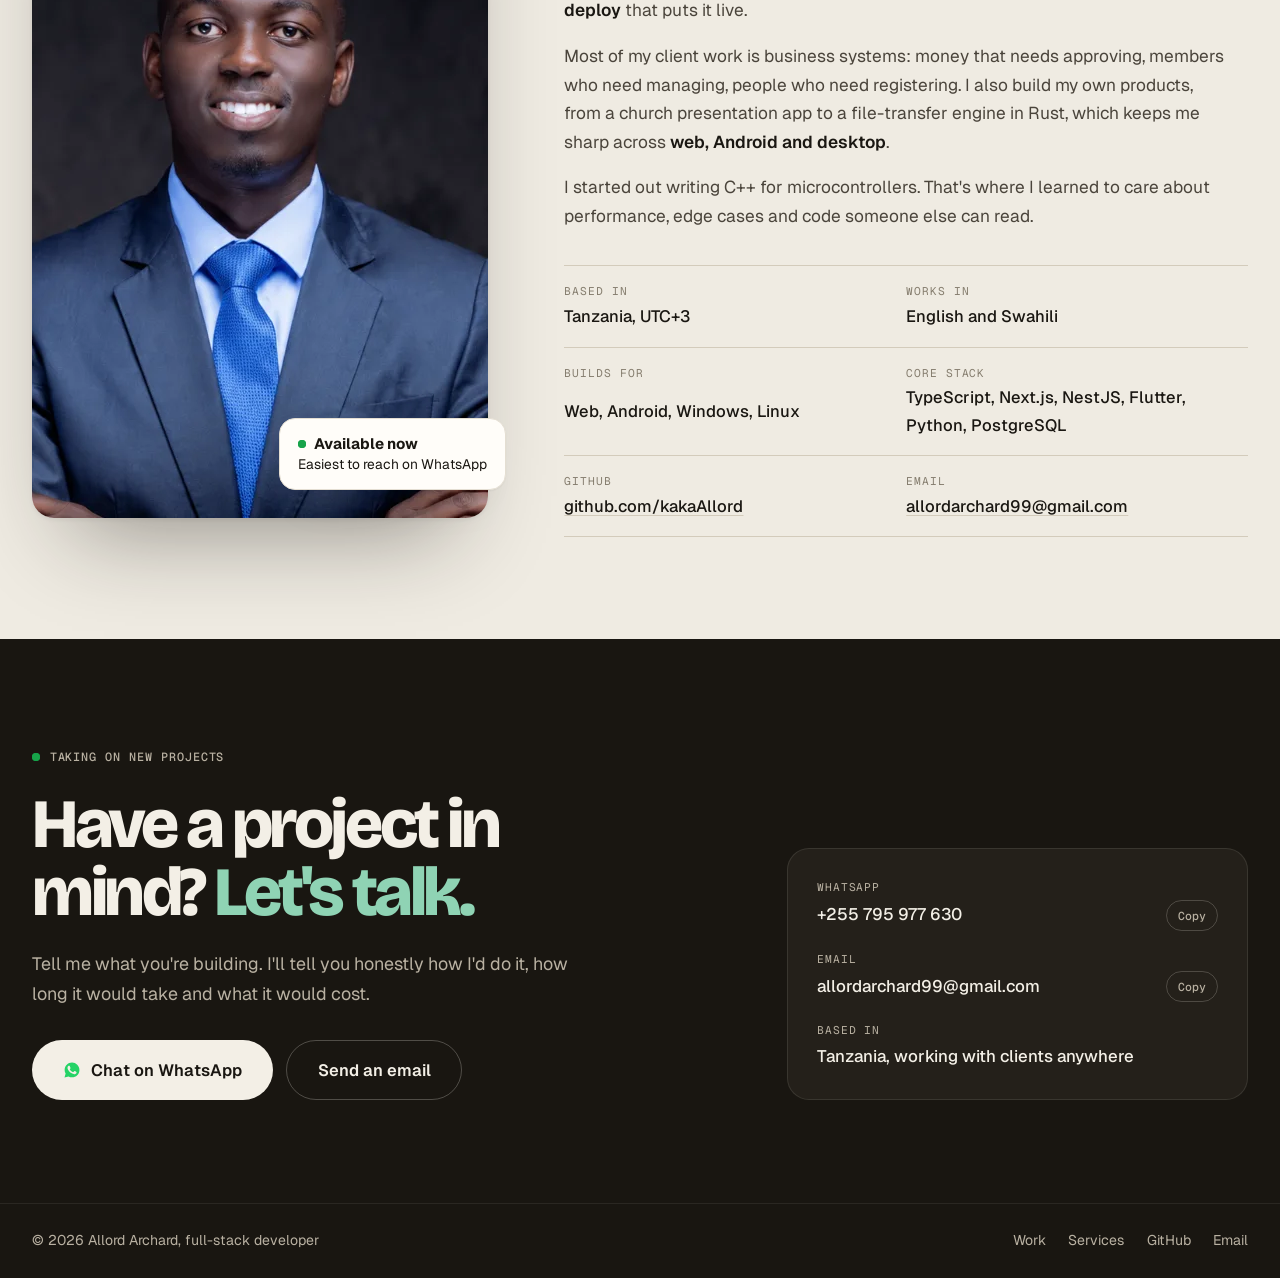
==== commit 86b1446b: "Regenerate the site without Gold Lab" ====
--- a/index.html
+++ b/index.html
@@ -5,7 +5,7 @@
 <meta name="viewport" content="width=device-width, initial-scale=1.0, viewport-fit=cover" />
 <!-- Generated by tools/build-projects.mjs. Edit tools/projects.mjs or the build script, then rebuild. -->
 <title>Allord Archard, Full-Stack Developer | Web, Mobile &amp; Desktop Apps</title>
-<meta name="description" content="Freelance full-stack developer in Tanzania. Business systems, registration sites, Android apps and desktop software, designed, built and shipped end to end. See 12 real projects." />
+<meta name="description" content="Freelance full-stack developer in Tanzania. Business systems, registration sites, Android apps and desktop software, designed, built and shipped end to end. See 11 real projects." />
 <meta name="author" content="Allord Archard" />
 <meta name="robots" content="index, follow, max-image-preview:large" />
 <meta name="theme-color" content="#f7f5f0" />
@@ -14,11 +14,11 @@
 <meta property="og:site_name" content="Allord Archard" />
 <meta property="og:url" content="https://kakaallord.github.io/me-portifolio/" />
 <meta property="og:title" content="Allord Archard, Full-Stack Developer | Web, Mobile &amp; Desktop Apps" />
-<meta property="og:description" content="Freelance full-stack developer in Tanzania. Business systems, registration sites, Android apps and desktop software, designed, built and shipped end to end. See 12 real projects." />
+<meta property="og:description" content="Freelance full-stack developer in Tanzania. Business systems, registration sites, Android apps and desktop software, designed, built and shipped end to end. See 11 real projects." />
 <meta property="og:image" content="https://kakaallord.github.io/me-portifolio/assets/img/og.jpg" />
 <meta name="twitter:card" content="summary_large_image" />
 <meta name="twitter:title" content="Allord Archard, Full-Stack Developer | Web, Mobile &amp; Desktop Apps" />
-<meta name="twitter:description" content="Freelance full-stack developer in Tanzania. Business systems, registration sites, Android apps and desktop software, designed, built and shipped end to end. See 12 real projects." />
+<meta name="twitter:description" content="Freelance full-stack developer in Tanzania. Business systems, registration sites, Android apps and desktop software, designed, built and shipped end to end. See 11 real projects." />
 <meta name="twitter:image" content="https://kakaallord.github.io/me-portifolio/assets/img/og.jpg" />
 <link rel="icon" href="assets/img/favicon.svg" type="image/svg+xml" />
 <link rel="manifest" href="site.webmanifest" />
@@ -193,12 +193,6 @@
           "position": 11,
           "url": "https://kakaallord.github.io/me-portifolio/projects/light/",
           "name": "Light"
-        },
-        {
-          "@type": "ListItem",
-          "position": 12,
-          "url": "https://kakaallord.github.io/me-portifolio/projects/gold-lab/",
-          "name": "Gold Research Lab"
         }
       ]
     }
@@ -236,13 +230,13 @@
         <span class="label">Full-stack developer · Tanzania</span>
       </div>
       <h1 class="rise" style="--d:80ms">I build the software your business <em>runs on.</em></h1>
-      <p class="hero__sub rise" style="--d:160ms">Web apps, Android apps and desktop software, designed, built and shipped by one developer. Below are 12 I've built, 4 of them live right now.</p>
+      <p class="hero__sub rise" style="--d:160ms">Web apps, Android apps and desktop software, designed, built and shipped by one developer. Below are 11 I've built, 4 of them live right now.</p>
       <div class="hero__actions rise" style="--d:240ms">
         <a class="btn btn--ink btn--lg btn--wa" data-whatsapp href="https://wa.me/255795977630"><svg class="wa-ic" viewBox="0 0 24 24" fill="currentColor" aria-hidden="true"><path fill-rule="evenodd" d="M12.04 2C6.6 2 2.18 6.42 2.18 11.86c0 1.74.46 3.44 1.32 4.94L2 22l5.34-1.4a9.8 9.8 0 004.7 1.2h.01c5.44 0 9.86-4.42 9.86-9.86 0-2.63-1.03-5.11-2.89-6.97A9.8 9.8 0 0012.04 2zm5.43 12.38c-.3-.15-1.75-.86-2.02-.96-.27-.1-.47-.15-.67.15-.2.3-.77.96-.94 1.16-.17.2-.35.22-.65.07-.3-.15-1.25-.46-2.38-1.47-.88-.78-1.47-1.75-1.64-2.05-.17-.3-.02-.46.13-.61.13-.13.3-.35.45-.52.15-.17.2-.3.3-.5.1-.2.05-.37-.03-.52-.07-.15-.67-1.6-.92-2.2-.24-.58-.49-.5-.67-.51h-.57c-.2 0-.52.07-.79.37-.27.3-1.04 1.01-1.04 2.47s1.06 2.86 1.21 3.06c.15.2 2.1 3.2 5.08 4.49.71.3 1.26.49 1.69.63.71.22 1.36.19 1.87.12.57-.09 1.75-.72 2-1.41.25-.69.25-1.28.17-1.41-.07-.13-.27-.2-.57-.35z"/></svg>Start a project</a>
         <a class="btn btn--line btn--lg" href="#work">See the work<svg viewBox="0 0 24 24" fill="none" stroke="currentColor" stroke-width="2" stroke-linecap="round" stroke-linejoin="round" aria-hidden="true"><path d="M12 5v14M6 13l6 6 6-6"/></svg></a>
       </div>
       <ul class="proof rise" style="--d:320ms">
-        <li><b data-count="12">12</b><span>products shipped</span></li>
+        <li><b data-count="11">11</b><span>products shipped</span></li>
         <li><b data-count="4">4</b><span>live web apps</span></li>
         <li><b data-count="4">4</b><span>platforms</span></li>
         <li><b data-count="3">3</b><span>client organisations</span></li>
@@ -286,7 +280,7 @@
         <p class="lede">Client systems and my own products. Every one has its own page; the ones marked Live you can open right now.</p>
       </div>
       <div class="filters" role="group" aria-label="Filter projects" data-reveal="100">
-        <button type="button" data-kind="all" aria-pressed="true">All<sup>12</sup></button><button type="button" data-kind="web" aria-pressed="false">Web apps<sup>6</sup></button><button type="button" data-kind="mobile" aria-pressed="false">Mobile<sup>5</sup></button><button type="button" data-kind="desktop" aria-pressed="false">Desktop<sup>4</sup></button><button type="button" data-kind="data" aria-pressed="false">Data<sup>2</sup></button>
+        <button type="button" data-kind="all" aria-pressed="true">All<sup>11</sup></button><button type="button" data-kind="web" aria-pressed="false">Web apps<sup>6</sup></button><button type="button" data-kind="mobile" aria-pressed="false">Mobile<sup>5</sup></button><button type="button" data-kind="desktop" aria-pressed="false">Desktop<sup>4</sup></button><button type="button" data-kind="data" aria-pressed="false">Data<sup>1</sup></button>
       </div>
     </div>
     <div class="grid">
@@ -508,23 +502,6 @@
           </div>
         </div>
       </article>
-      <article class="card" data-kinds="data" style="--p:#e3b341" data-reveal="140">
-        <a class="card__media" href="projects/gold-lab/" tabindex="-1" aria-hidden="true"><figure class="frame frame--window"><div class="frame__bar"><i></i><i></i><i></i><span></span></div><div class="v v-eq" data-v="eq">
-        <div class="v-eq__note">best of 170 rules<br><b>+0.354 R</b> a trade on the holdout<br>only 71 trades, lost on validation<br><s>✕ rejected</s></div>
-      </div></figure></a>
-        <div class="card__body">
-          <div class="card__meta">
-            <span class="card__client">Own research</span>
-            
-          </div>
-          <h3><a href="projects/gold-lab/">Gold Research Lab</a></h3>
-          <p>Twenty-three years of gold prices, collected, cleaned and tested by a study built to say no.</p>
-          <div class="card__foot">
-            <ul class="tags"><li>Python</li></ul>
-            <span class="card__go">See the project<svg viewBox="0 0 24 24" fill="none" stroke="currentColor" stroke-width="2" stroke-linecap="round" stroke-linejoin="round" aria-hidden="true"><path d="M5 12h14M13 6l6 6-6 6"/></svg></span>
-          </div>
-        </div>
-      </article>
     </div>
   </div>
 </section>
@@ -592,7 +569,7 @@
         </div>
         <div class="offer__proof">
           <span class="label">See it in</span>
-          <ul><li><a href="projects/gold-lab/" style="--p:#e3b341"><i></i>Gold Lab</a></li><li><a href="projects/eleguard/" style="--p:#84cc16"><i></i>EleGuard</a></li></ul>
+          <ul><li><a href="projects/eleguard/" style="--p:#84cc16"><i></i>EleGuard</a></li></ul>
         </div>
       </div>
     </div>
